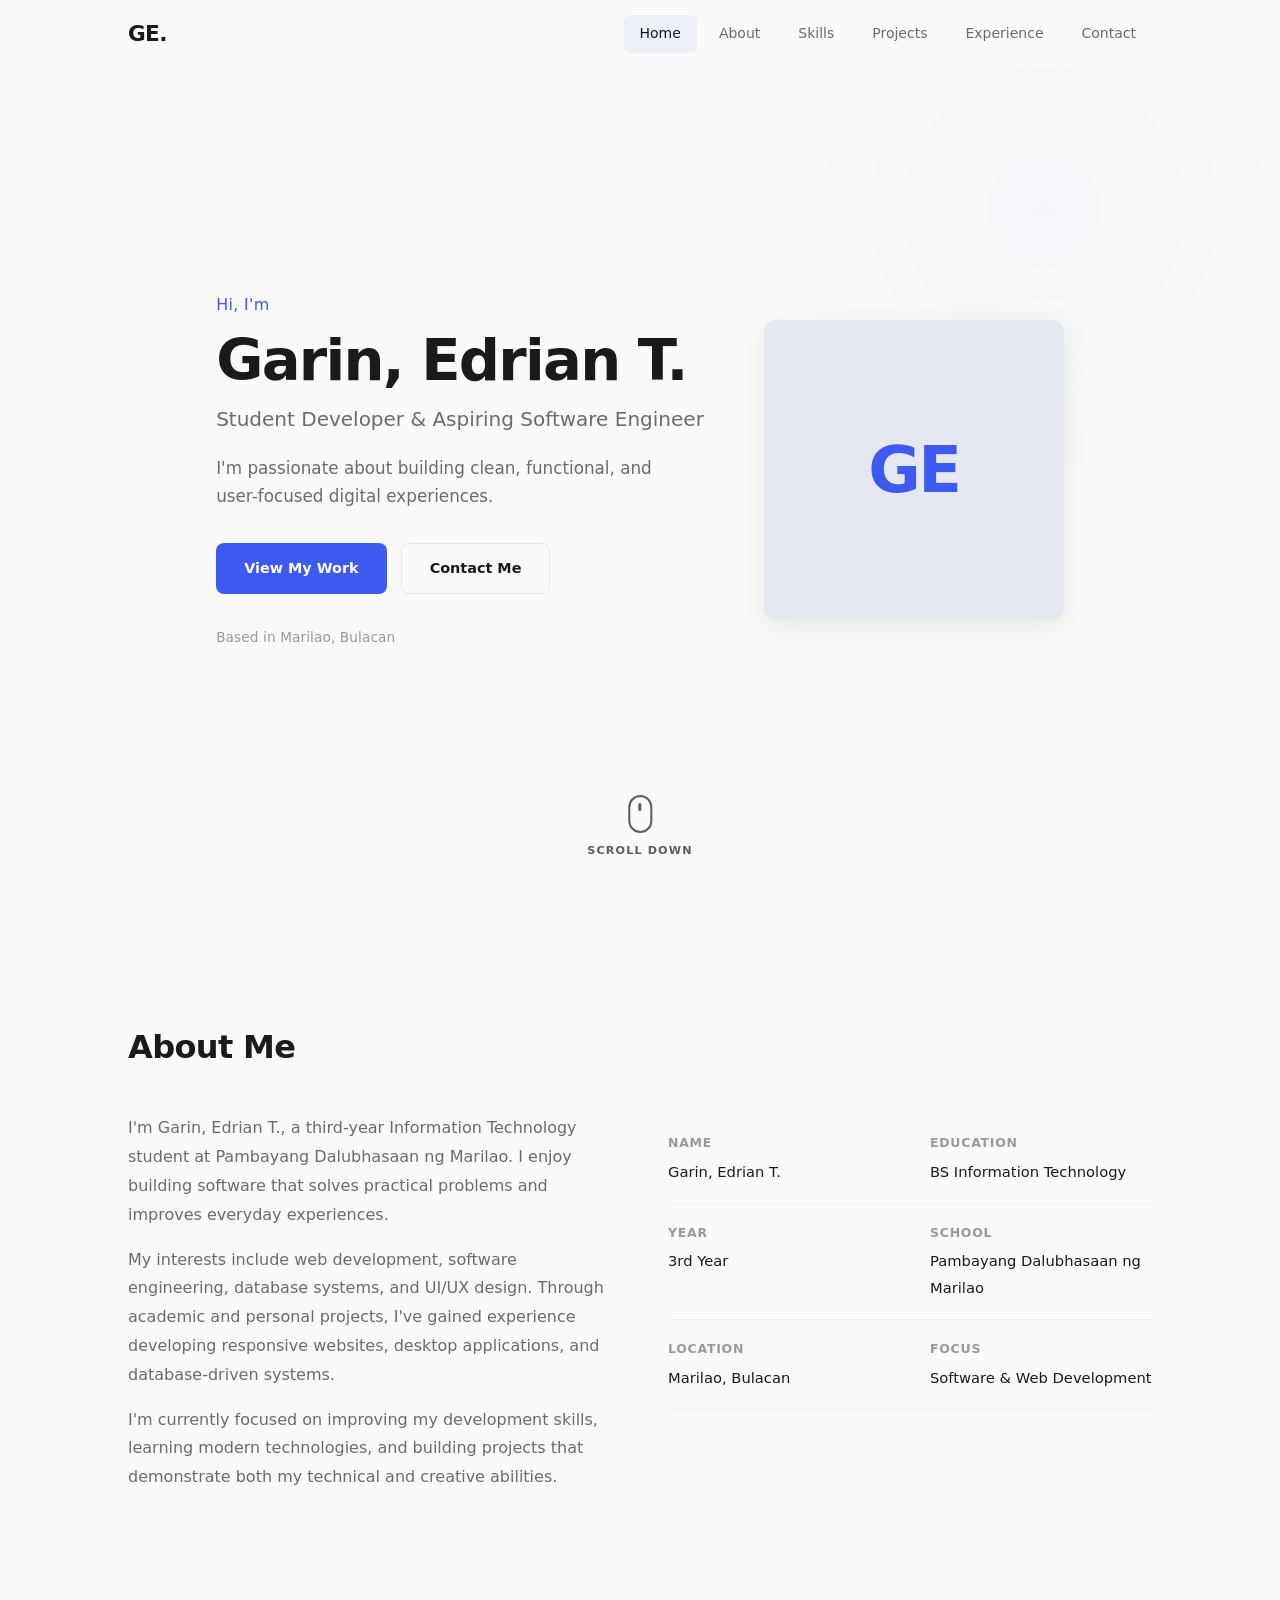
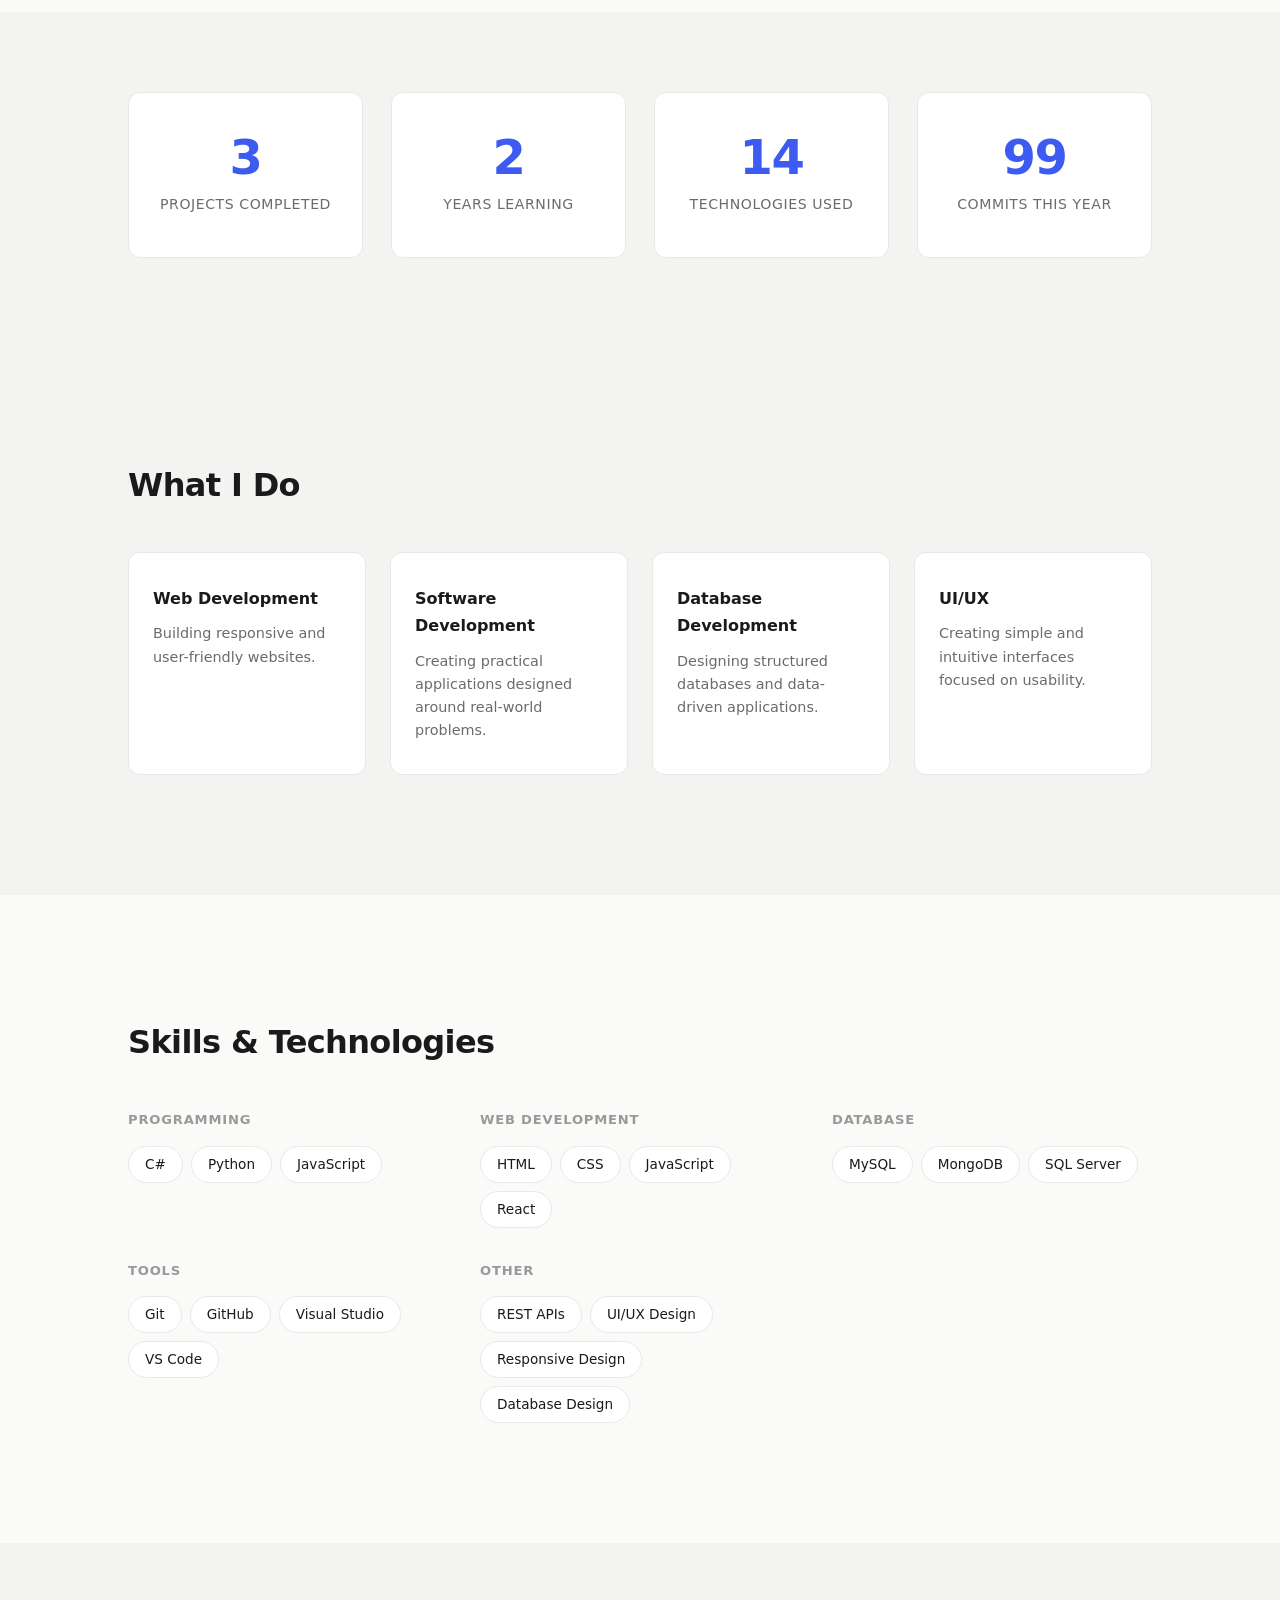
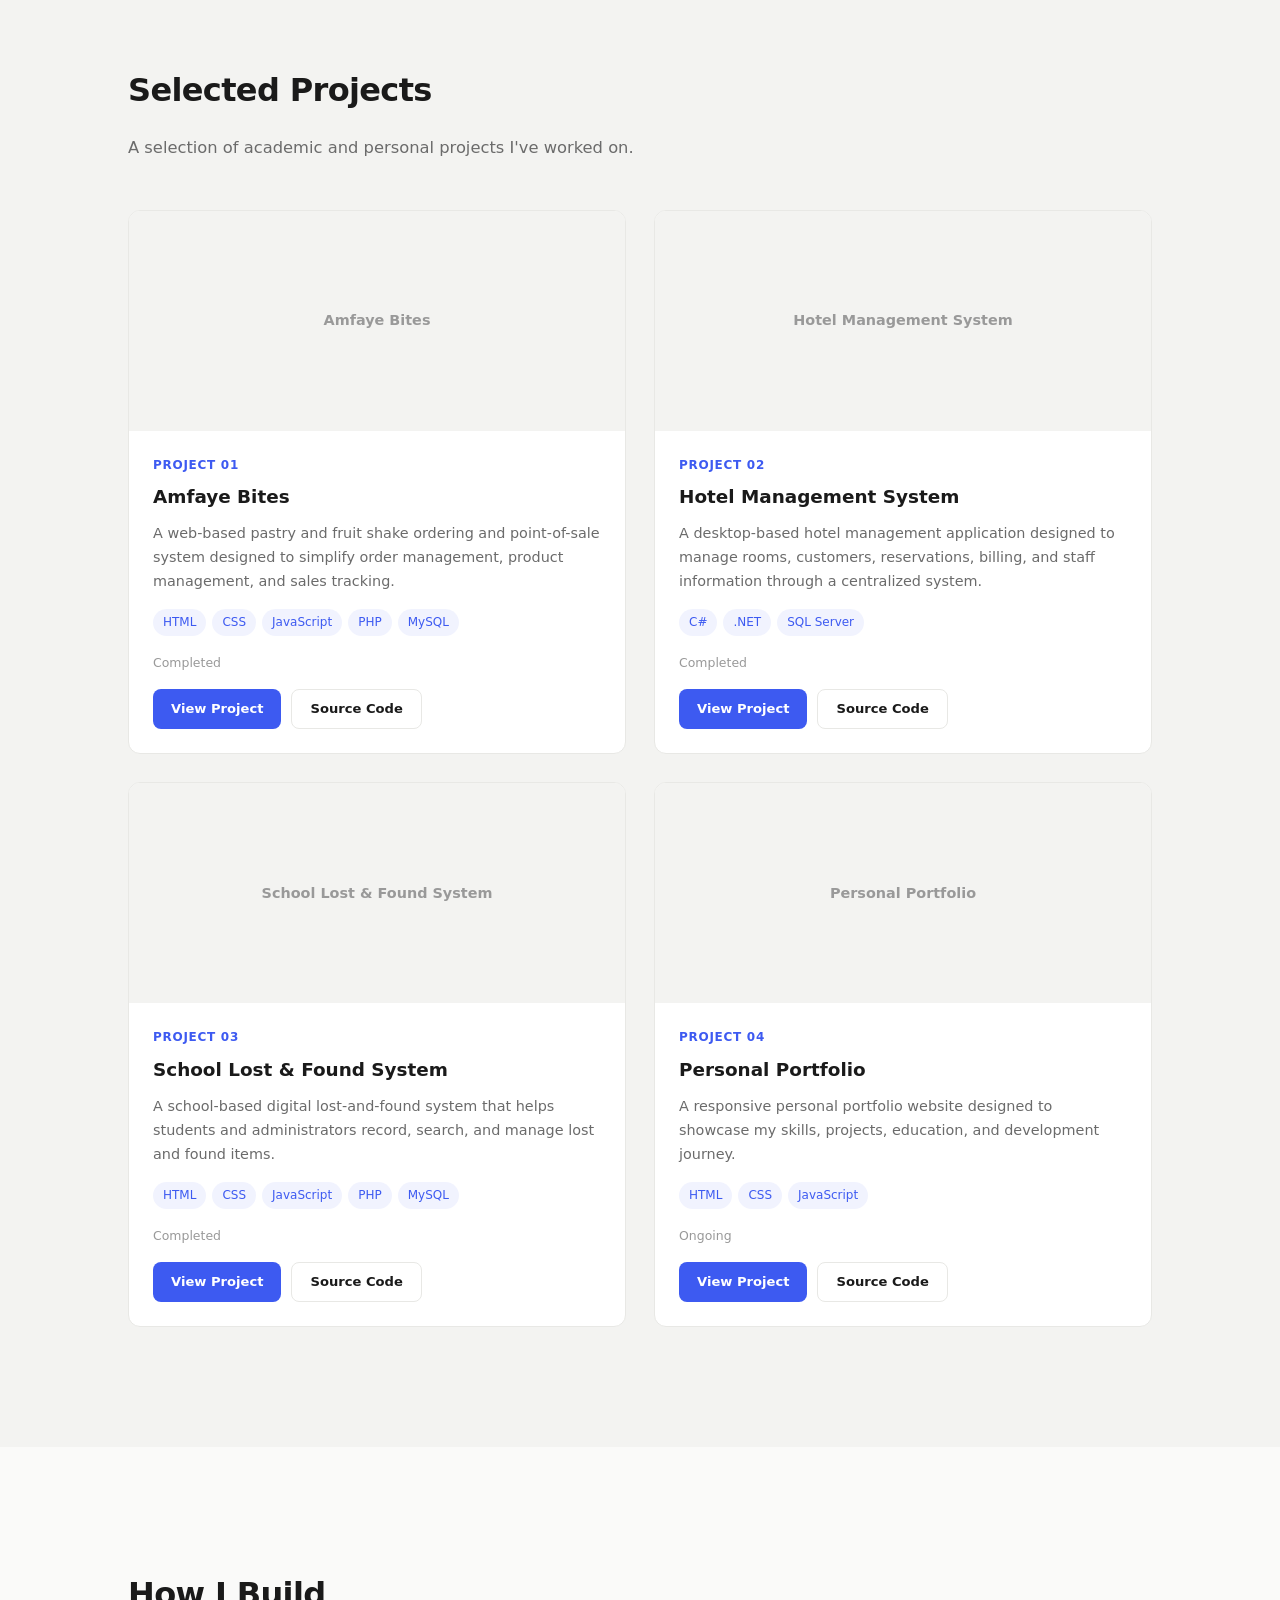
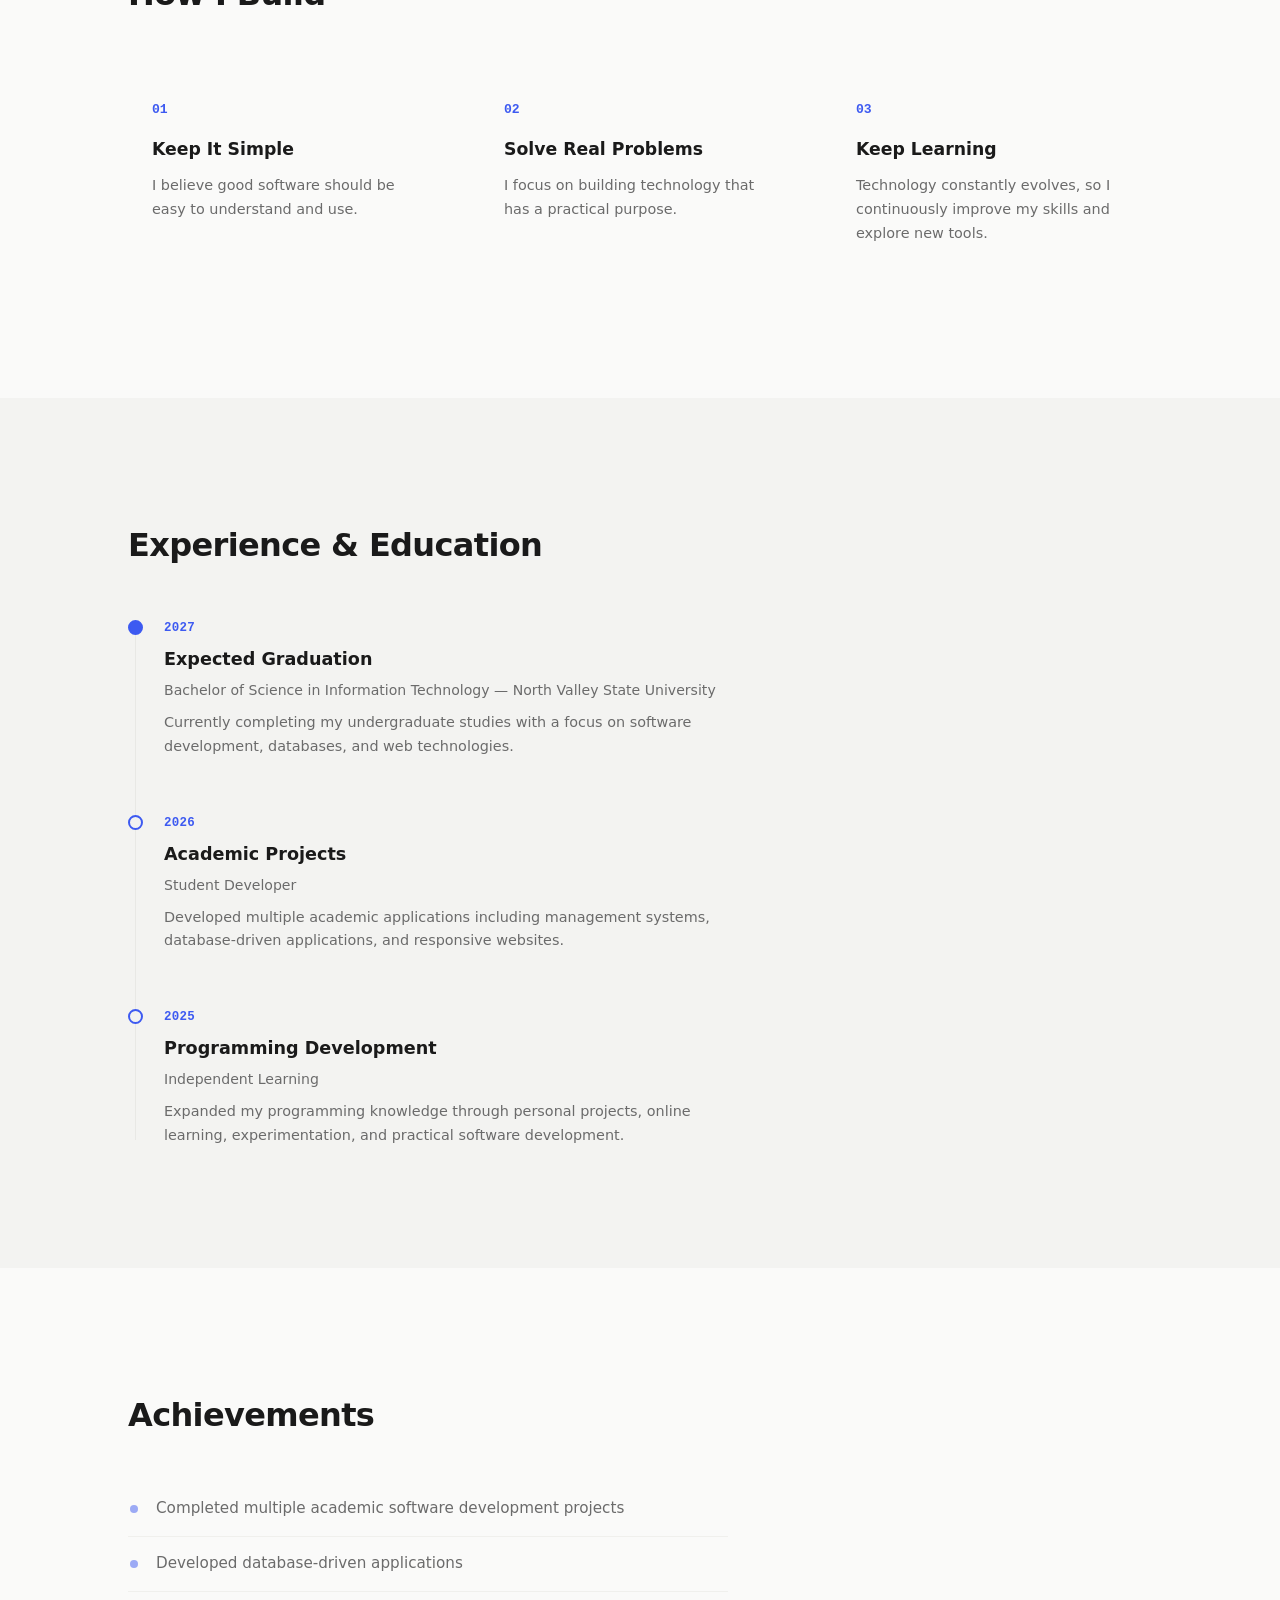
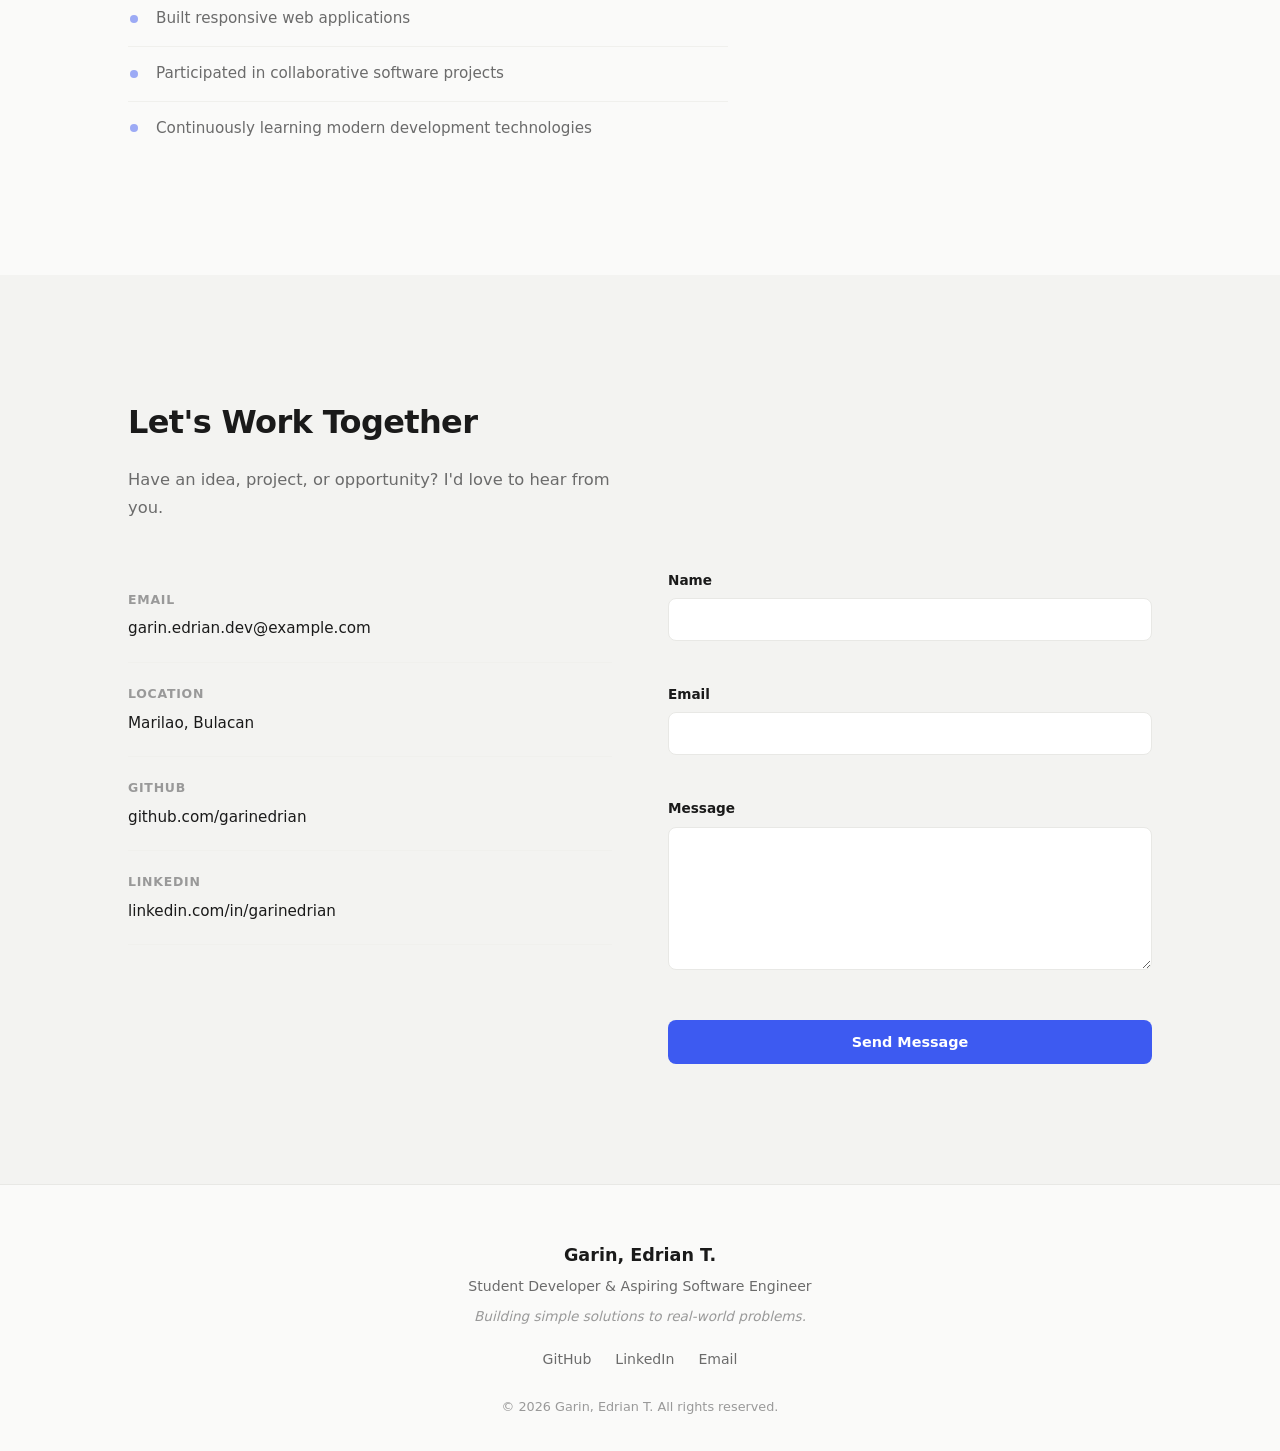
==== index.html @ 633d5f23 "personal" ====
<!DOCTYPE html>
<html lang="en">
<head>
  <meta charset="UTF-8">
  <meta name="viewport" content="width=device-width, initial-scale=1.0">
  <meta name="description" content="Garin, Edrian T. — Student Developer & Aspiring Software Engineer. Building simple solutions to real-world problems.">
  <meta name="keywords" content="Garin, Edrian T., portfolio, student developer, software engineer, web development">
  <meta name="author" content="Garin, Edrian T.">
  <title>Garin, Edrian T. — Student Developer & Aspiring Software Engineer</title>
  <link rel="stylesheet" href="styles.css">
</head>
<body>

  <!-- Scroll progress bar -->
  <div class="scroll-progress" id="scrollProgress"></div>

  <!-- Navigation -->
  <nav class="navbar" id="navbar">
    <div class="container nav-inner">
      <a href="#hero" class="nav-logo">GE.</a>
      <ul class="nav-links" id="navLinks">
        <li><a href="#hero" class="nav-link active">Home</a></li>
        <li><a href="#about" class="nav-link">About</a></li>
        <li><a href="#skills" class="nav-link">Skills</a></li>
        <li><a href="#projects" class="nav-link">Projects</a></li>
        <li><a href="#experience" class="nav-link">Experience</a></li>
        <li><a href="#contact" class="nav-link">Contact</a></li>
      </ul>
      <button class="hamburger" id="hamburger" aria-label="Toggle navigation menu" aria-expanded="false">
        <span></span>
        <span></span>
        <span></span>
      </button>
    </div>
  </nav>

  <!-- Hero -->
  <section class="hero" id="hero">
    <div class="container hero-inner">
      <div class="hero-text">
        <p class="hero-greeting reveal">Hi, I'm</p>
        <h1 class="hero-name reveal">Garin, Edrian T.</h1>
        <h2 class="hero-title reveal">Student Developer &amp; Aspiring Software Engineer</h2>
        <p class="hero-description reveal">I'm passionate about building clean, functional, and user-focused digital experiences.</p>
        <div class="hero-buttons reveal">
          <a href="#projects" class="btn btn-primary">View My Work</a>
          <a href="#contact" class="btn btn-outline">Contact Me</a>
        </div>
        <p class="hero-location reveal">Based in Marilao, Bulacan</p>
      </div>
      <div class="hero-image reveal-scale">
        <div class="hero-image-wrap">
          <img src="images/profile.jpg" alt="Garin, Edrian T. — Profile Photo" loading="eager"
               onerror="this.style.display='none'; this.parentElement.classList.add('placeholder-active');">
          <div class="hero-image-placeholder">GE</div>
        </div>
      </div>
    </div>
    <a href="#about" class="scroll-down-indicator" id="scrollDownIndicator" aria-label="Scroll down to About section">
      <span class="mouse-icon">
        <span class="wheel"></span>
      </span>
      <span class="scroll-text">Scroll Down</span>
    </a>
  </section>

  <!-- About -->
  <section class="section" id="about">
    <div class="container">
      <h2 class="section-heading reveal">About Me</h2>
      <div class="about-grid">
        <div class="about-text reveal-left">
          <p>I'm Garin, Edrian T., a third-year Information Technology student at Pambayang Dalubhasaan ng Marilao. I enjoy building software that solves practical problems and improves everyday experiences.</p>
          <p>My interests include web development, software engineering, database systems, and UI/UX design. Through academic and personal projects, I've gained experience developing responsive websites, desktop applications, and database-driven systems.</p>
          <p>I'm currently focused on improving my development skills, learning modern technologies, and building projects that demonstrate both my technical and creative abilities.</p>
        </div>
        <div class="about-info reveal-right">
          <div class="info-grid">
            <div class="info-item">
              <span class="info-label">Name</span>
              <span class="info-value">Garin, Edrian T.</span>
            </div>
            <div class="info-item">
              <span class="info-label">Education</span>
              <span class="info-value">BS Information Technology</span>
            </div>
            <div class="info-item">
              <span class="info-label">Year</span>
              <span class="info-value">3rd Year</span>
            </div>
            <div class="info-item">
              <span class="info-label">School</span>
              <span class="info-value">Pambayang Dalubhasaan ng Marilao</span>
            </div>
            <div class="info-item">
              <span class="info-label">Location</span>
              <span class="info-value">Marilao, Bulacan</span>
            </div>
            <div class="info-item">
              <span class="info-label">Focus</span>
              <span class="info-value">Software &amp; Web Development</span>
            </div>
          </div>
        </div>
      </div>
    </div>
  </section>

  <!-- Stats -->
  <section class="section stats-section section-alt" id="stats">
    <div class="container">
      <div class="stats-grid">
        <div class="stat-card reveal-scale">
          <div class="stat-number" data-target="4">0</div>
          <div class="stat-label">Projects Completed</div>
        </div>
        <div class="stat-card reveal-scale">
          <div class="stat-number" data-target="3">0</div>
          <div class="stat-label">Years Learning</div>
        </div>
        <div class="stat-card reveal-scale">
          <div class="stat-number" data-target="15">0</div>
          <div class="stat-label">Technologies Used</div>
        </div>
        <div class="stat-card reveal-scale">
          <div class="stat-number" data-target="100">0</div>
          <div class="stat-label">Commits This Year</div>
        </div>
      </div>
    </div>
  </section>

  <!-- What I Do -->
  <section class="section section-alt" id="services">
    <div class="container">
      <h2 class="section-heading reveal">What I Do</h2>
      <div class="services-grid">
        <div class="service-card reveal">
          <h3 class="service-title">Web Development</h3>
          <p class="service-desc">Building responsive and user-friendly websites.</p>
        </div>
        <div class="service-card reveal">
          <h3 class="service-title">Software Development</h3>
          <p class="service-desc">Creating practical applications designed around real-world problems.</p>
        </div>
        <div class="service-card reveal">
          <h3 class="service-title">Database Development</h3>
          <p class="service-desc">Designing structured databases and data-driven applications.</p>
        </div>
        <div class="service-card reveal">
          <h3 class="service-title">UI/UX</h3>
          <p class="service-desc">Creating simple and intuitive interfaces focused on usability.</p>
        </div>
      </div>
    </div>
  </section>

  <!-- Skills -->
  <section class="section" id="skills">
    <div class="container">
      <h2 class="section-heading reveal">Skills &amp; Technologies</h2>
      <div class="skills-grid">
        <div class="skill-group reveal">
          <h3 class="skill-group-title">Programming</h3>
          <div class="skill-tags">
            <span class="skill-tag">C#</span>
            <span class="skill-tag">Python</span>
            <span class="skill-tag">JavaScript</span>
          </div>
        </div>
        <div class="skill-group reveal">
          <h3 class="skill-group-title">Web Development</h3>
          <div class="skill-tags">
            <span class="skill-tag">HTML</span>
            <span class="skill-tag">CSS</span>
            <span class="skill-tag">JavaScript</span>
            <span class="skill-tag">React</span>
          </div>
        </div>
        <div class="skill-group reveal">
          <h3 class="skill-group-title">Database</h3>
          <div class="skill-tags">
            <span class="skill-tag">MySQL</span>
            <span class="skill-tag">MongoDB</span>
            <span class="skill-tag">SQL Server</span>
          </div>
        </div>
        <div class="skill-group reveal">
          <h3 class="skill-group-title">Tools</h3>
          <div class="skill-tags">
            <span class="skill-tag">Git</span>
            <span class="skill-tag">GitHub</span>
            <span class="skill-tag">Visual Studio</span>
            <span class="skill-tag">VS Code</span>
          </div>
        </div>
        <div class="skill-group reveal">
          <h3 class="skill-group-title">Other</h3>
          <div class="skill-tags">
            <span class="skill-tag">REST APIs</span>
            <span class="skill-tag">UI/UX Design</span>
            <span class="skill-tag">Responsive Design</span>
            <span class="skill-tag">Database Design</span>
          </div>
        </div>
      </div>
    </div>
  </section>

  <!-- Projects -->
  <section class="section section-alt" id="projects">
    <div class="container">
      <h2 class="section-heading reveal">Selected Projects</h2>
      <p class="section-subtitle reveal">A selection of academic and personal projects I've worked on.</p>
      <div class="projects-list" id="projectsList">
        <!-- Project cards rendered by JS for easy data-driven updates -->
      </div>
    </div>
  </section>

  <!-- Philosophy -->
  <section class="section" id="philosophy">
    <div class="container">
      <h2 class="section-heading reveal">How I Build</h2>
      <div class="philosophy-grid">
        <div class="philosophy-card reveal">
          <span class="philosophy-num">01</span>
          <h3 class="philosophy-title">Keep It Simple</h3>
          <p class="philosophy-desc">I believe good software should be easy to understand and use.</p>
        </div>
        <div class="philosophy-card reveal">
          <span class="philosophy-num">02</span>
          <h3 class="philosophy-title">Solve Real Problems</h3>
          <p class="philosophy-desc">I focus on building technology that has a practical purpose.</p>
        </div>
        <div class="philosophy-card reveal">
          <span class="philosophy-num">03</span>
          <h3 class="philosophy-title">Keep Learning</h3>
          <p class="philosophy-desc">Technology constantly evolves, so I continuously improve my skills and explore new tools.</p>
        </div>
      </div>
    </div>
  </section>

  <!-- Experience & Education -->
  <section class="section section-alt" id="experience">
    <div class="container">
      <h2 class="section-heading reveal">Experience &amp; Education</h2>
      <div class="timeline">
        <div class="timeline-item reveal">
          <div class="timeline-marker"></div>
          <div class="timeline-content">
            <span class="timeline-year">2027</span>
            <h3 class="timeline-title">Expected Graduation</h3>
            <p class="timeline-org">Bachelor of Science in Information Technology — North Valley State University</p>
            <p class="timeline-desc">Currently completing my undergraduate studies with a focus on software development, databases, and web technologies.</p>
          </div>
        </div>
        <div class="timeline-item reveal">
          <div class="timeline-marker"></div>
          <div class="timeline-content">
            <span class="timeline-year">2026</span>
            <h3 class="timeline-title">Academic Projects</h3>
            <p class="timeline-org">Student Developer</p>
            <p class="timeline-desc">Developed multiple academic applications including management systems, database-driven applications, and responsive websites.</p>
          </div>
        </div>
        <div class="timeline-item reveal">
          <div class="timeline-marker"></div>
          <div class="timeline-content">
            <span class="timeline-year">2025</span>
            <h3 class="timeline-title">Programming Development</h3>
            <p class="timeline-org">Independent Learning</p>
            <p class="timeline-desc">Expanded my programming knowledge through personal projects, online learning, experimentation, and practical software development.</p>
          </div>
        </div>
      </div>
    </div>
  </section>

  <!-- Achievements -->
  <section class="section" id="achievements">
    <div class="container">
      <h2 class="section-heading reveal">Achievements</h2>
      <ul class="achievements-list">
        <li class="achievement-item reveal">Completed multiple academic software development projects</li>
        <li class="achievement-item reveal">Developed database-driven applications</li>
        <li class="achievement-item reveal">Built responsive web applications</li>
        <li class="achievement-item reveal">Participated in collaborative software projects</li>
        <li class="achievement-item reveal">Continuously learning modern development technologies</li>
      </ul>
    </div>
  </section>

  <!-- Contact -->
  <section class="section section-alt" id="contact">
    <div class="container">
      <h2 class="section-heading reveal">Let's Work Together</h2>
      <p class="section-subtitle reveal">Have an idea, project, or opportunity? I'd love to hear from you.</p>
      <div class="contact-grid">
        <div class="contact-info reveal-left">
          <div class="contact-item">
            <span class="contact-label">Email</span>
            <a href="mailto:garin.edrian.dev@example.com" class="contact-value">garin.edrian.dev@example.com</a>
          </div>
          <div class="contact-item">
            <span class="contact-label">Location</span>
            <span class="contact-value">Marilao, Bulacan</span>
          </div>
          <div class="contact-item">
            <span class="contact-label">GitHub</span>
            <a href="https://github.com/garinedrian" target="_blank" rel="noopener noreferrer" class="contact-value">github.com/garinedrian</a>
          </div>
          <div class="contact-item">
            <span class="contact-label">LinkedIn</span>
            <a href="https://linkedin.com/in/garinedrian" target="_blank" rel="noopener noreferrer" class="contact-value">linkedin.com/in/garinedrian</a>
          </div>
        </div>
        <form class="contact-form reveal-right" id="contactForm" novalidate>
          <div class="form-group">
            <label for="contactName" class="form-label">Name</label>
            <input type="text" id="contactName" class="form-input" required autocomplete="name">
            <span class="form-error" id="nameError"></span>
          </div>
          <div class="form-group">
            <label for="contactEmail" class="form-label">Email</label>
            <input type="email" id="contactEmail" class="form-input" required autocomplete="email">
            <span class="form-error" id="emailError"></span>
          </div>
          <div class="form-group">
            <label for="contactMessage" class="form-label">Message</label>
            <textarea id="contactMessage" class="form-textarea" rows="5" required></textarea>
            <span class="form-error" id="messageError"></span>
          </div>
          <button type="submit" class="btn btn-primary btn-full">Send Message</button>
          <p class="form-success hidden" id="formSuccess">Thank you! Your message has been sent.</p>
        </form>
      </div>
    </div>
  </section>

  <!-- Footer -->
  <footer class="footer">
    <div class="container footer-inner">
      <div class="footer-brand">
        <p class="footer-name">Garin, Edrian T.</p>
        <p class="footer-title">Student Developer &amp; Aspiring Software Engineer</p>
        <p class="footer-tagline">Building simple solutions to real-world problems.</p>
      </div>
      <div class="footer-links">
        <a href="https://github.com/garinedrian" target="_blank" rel="noopener noreferrer" aria-label="GitHub">GitHub</a>
        <a href="https://linkedin.com/in/garinedrian" target="_blank" rel="noopener noreferrer" aria-label="LinkedIn">LinkedIn</a>
        <a href="mailto:garin.edrian.dev@example.com" aria-label="Email">Email</a>
      </div>
      <p class="footer-copy">&copy; 2026 Garin, Edrian T. All rights reserved.</p>
    </div>
  </footer>

  <!-- Back to Top Button -->
  <button class="back-to-top" id="backToTop" aria-label="Back to top">
    <svg width="20" height="20" viewBox="0 0 24 24" fill="none" stroke="currentColor" stroke-width="2.5" stroke-linecap="round" stroke-linejoin="round">
      <polyline points="18 15 12 9 6 15"></polyline>
    </svg>
  </button>

  <script src="app.js"></script>
</body>
</html>
---- styles.css ----
/* ================================================================
   Alex Mendoza — Portfolio Styles
   ================================================================ */

/* ── Reset ─────────────────────────────────────────────────────── */

*,
*::before,
*::after {
  margin: 0;
  padding: 0;
  box-sizing: border-box;
}

:root {
  /* Palette */
  --bg:            #fafaf9;
  --bg-alt:        #f3f3f1;
  --surface:       #ffffff;
  --text:          #1a1a1a;
  --text-secondary:#6b6b6b;
  --text-muted:    #999999;
  --accent:        #3d5af1;
  --accent-hover:  #2d46d1;
  --accent-light:  rgba(61, 90, 241, 0.07);
  --border:        #e8e8e5;
  --border-light:  #f0f0ed;

  /* Typography */
  --font:          'Inter', 'Segoe UI', system-ui, -apple-system, sans-serif;
  --font-mono:     'SF Mono', 'Fira Code', 'Consolas', monospace;

  /* Spacing */
  --section-pad:   120px;
  --container:     1080px;

  /* Misc */
  --radius:        8px;
  --radius-lg:     12px;
  --shadow-sm:     0 1px 3px rgba(0,0,0,0.04);
  --shadow:        0 2px 12px rgba(0,0,0,0.06);
  --shadow-lg:     0 8px 30px rgba(0,0,0,0.08);
  --transition:    0.25s ease;
}

html {
  scroll-behavior: smooth;
  scroll-padding-top: 80px;
  font-size: 16px;
}

body {
  font-family: var(--font);
  background: var(--bg);
  color: var(--text);
  line-height: 1.7;
  -webkit-font-smoothing: antialiased;
  -moz-osx-font-smoothing: grayscale;
}

a {
  color: inherit;
  text-decoration: none;
}

img {
  display: block;
  max-width: 100%;
}

/* ── Container ─────────────────────────────────────────────────── */

.container {
  max-width: var(--container);
  margin: 0 auto;
  padding: 0 28px;
}

/* ── Navigation ────────────────────────────────────────────────── */

.navbar {
  position: fixed;
  top: 0;
  left: 0;
  right: 0;
  z-index: 1000;
  background: rgba(250, 250, 249, 0.92);
  backdrop-filter: blur(16px);
  -webkit-backdrop-filter: blur(16px);
  border-bottom: 1px solid transparent;
  transition: border-color var(--transition), box-shadow var(--transition);
}

.navbar.scrolled {
  border-bottom-color: var(--border);
  box-shadow: 0 1px 8px rgba(0,0,0,0.03);
}

.nav-inner {
  display: flex;
  align-items: center;
  justify-content: space-between;
  height: 68px;
}

.nav-logo {
  font-size: 1.35rem;
  font-weight: 800;
  letter-spacing: -0.03em;
  color: var(--text);
  transition: color var(--transition);
}

.nav-logo:hover {
  color: var(--accent);
}

.nav-links {
  list-style: none;
  display: flex;
  gap: 6px;
}

.nav-link {
  display: block;
  padding: 7px 16px;
  font-size: 0.875rem;
  font-weight: 500;
  color: var(--text-secondary);
  border-radius: 6px;
  transition: color var(--transition), background var(--transition);
}

.nav-link:hover,
.nav-link.active {
  color: var(--text);
  background: var(--accent-light);
}

/* Hamburger */

.hamburger {
  display: none;
  flex-direction: column;
  justify-content: center;
  gap: 5px;
  width: 36px;
  height: 36px;
  background: none;
  border: none;
  cursor: pointer;
  padding: 6px;
}

.hamburger span {
  display: block;
  height: 2px;
  width: 100%;
  background: var(--text);
  border-radius: 2px;
  transition: transform 0.3s ease, opacity 0.3s ease;
}

.hamburger.active span:nth-child(1) {
  transform: translateY(7px) rotate(45deg);
}

.hamburger.active span:nth-child(2) {
  opacity: 0;
}

.hamburger.active span:nth-child(3) {
  transform: translateY(-7px) rotate(-45deg);
}

/* ── Hero ──────────────────────────────────────────────────────── */

.hero {
  padding: 160px 0 var(--section-pad);
  min-height: 100vh;
  display: flex;
  align-items: center;
  position: relative;
  overflow: hidden;
  --parallax-y: 0px;
}

/* Parallax background decoration */
.hero::before {
  content: '';
  position: absolute;
  top: -10%;
  right: -5%;
  width: 600px;
  height: 600px;
  background: radial-gradient(circle, var(--accent-light) 0%, transparent 70%);
  opacity: 0.4;
  border-radius: 50%;
  pointer-events: none;
  will-change: transform;
  transform: translateY(var(--parallax-y));
}

.hero-inner {
  display: grid;
  grid-template-columns: 1fr auto;
  gap: 60px;
  align-items: center;
  position: relative;
  z-index: 1;
}

.hero-greeting {
  font-size: 1rem;
  font-weight: 500;
  color: var(--accent);
  margin-bottom: 10px;
  letter-spacing: 0.02em;
}

.hero-name {
  font-size: 3.6rem;
  font-weight: 800;
  line-height: 1.1;
  letter-spacing: -0.03em;
  margin-bottom: 12px;
}

.hero-title {
  font-size: 1.25rem;
  font-weight: 500;
  color: var(--text-secondary);
  margin-bottom: 20px;
  line-height: 1.5;
}

.hero-description {
  font-size: 1.05rem;
  color: var(--text-secondary);
  max-width: 480px;
  margin-bottom: 32px;
  line-height: 1.7;
}

.hero-buttons {
  display: flex;
  gap: 14px;
  margin-bottom: 32px;
}

.hero-location {
  font-size: 0.85rem;
  color: var(--text-muted);
  letter-spacing: 0.01em;
}

/* Profile image */

.hero-image-wrap {
  position: relative;
  width: 300px;
  height: 300px;
  border-radius: var(--radius-lg);
  overflow: hidden;
  background: var(--bg-alt);
  box-shadow: var(--shadow-lg);
}

.hero-image-wrap img {
  width: 100%;
  height: 100%;
  object-fit: cover;
}

.hero-image-placeholder {
  display: none;
  width: 100%;
  height: 100%;
  align-items: center;
  justify-content: center;
  font-size: 4rem;
  font-weight: 800;
  color: var(--accent);
  background: var(--accent-light);
  letter-spacing: -0.04em;
}

.placeholder-active .hero-image-placeholder {
  display: flex;
}

/* Scroll down indicator */

.scroll-down-indicator {
  position: absolute;
  bottom: 40px;
  left: 50%;
  transform: translateX(-50%);
  display: flex;
  flex-direction: column;
  align-items: center;
  gap: 8px;
  opacity: 0.7;
  transition: opacity var(--transition);
  text-decoration: none;
  animation: bounce 2s infinite;
}

.scroll-down-indicator:hover {
  opacity: 1;
}

.mouse-icon {
  width: 24px;
  height: 38px;
  border: 2px solid var(--text);
  border-radius: 15px;
  position: relative;
  display: flex;
  justify-content: center;
}

.wheel {
  width: 3px;
  height: 8px;
  background: var(--text);
  border-radius: 2px;
  margin-top: 6px;
  animation: scroll 1.5s infinite;
}

.scroll-text {
  font-size: 0.7rem;
  font-weight: 600;
  text-transform: uppercase;
  letter-spacing: 0.1em;
  color: var(--text);
}

@keyframes bounce {
  0%, 100% {
    transform: translateX(-50%) translateY(0);
  }
  50% {
    transform: translateX(-50%) translateY(-10px);
  }
}

@keyframes scroll {
  0% {
    opacity: 1;
    transform: translateY(0);
  }
  100% {
    opacity: 0;
    transform: translateY(12px);
  }
}

/* ── Buttons ───────────────────────────────────────────────────── */

.btn {
  display: inline-flex;
  align-items: center;
  justify-content: center;
  gap: 6px;
  padding: 12px 28px;
  font-family: var(--font);
  font-size: 0.9rem;
  font-weight: 600;
  border: none;
  border-radius: var(--radius);
  cursor: pointer;
  transition: all var(--transition);
  white-space: nowrap;
}

.btn:active {
  transform: scale(0.97);
}

.btn-primary {
  background: var(--accent);
  color: #fff;
}

.btn-primary:hover {
  background: var(--accent-hover);
  box-shadow: 0 4px 14px rgba(61, 90, 241, 0.25);
}

.btn-outline {
  background: transparent;
  color: var(--text);
  border: 1.5px solid var(--border);
}

.btn-outline:hover {
  border-color: var(--accent);
  color: var(--accent);
}

.btn-sm {
  padding: 8px 18px;
  font-size: 0.82rem;
}

.btn-full {
  width: 100%;
  padding: 14px;
}

/* ── Sections ──────────────────────────────────────────────────── */

.section {
  padding: var(--section-pad) 0;
}

.section-alt {
  background: var(--bg-alt);
}

.section-heading {
  font-size: 2rem;
  font-weight: 700;
  letter-spacing: -0.02em;
  margin-bottom: 16px;
}

.section-subtitle {
  font-size: 1.02rem;
  color: var(--text-secondary);
  margin-bottom: 48px;
  max-width: 520px;
}

/* ── About ─────────────────────────────────────────────────────── */

.about-grid {
  display: grid;
  grid-template-columns: 1fr 1fr;
  gap: 56px;
  margin-top: 40px;
}

.about-text p {
  color: var(--text-secondary);
  margin-bottom: 16px;
  line-height: 1.8;
}

.about-text p:last-child {
  margin-bottom: 0;
}

.info-grid {
  display: grid;
  grid-template-columns: 1fr 1fr;
  gap: 0;
}

.info-item {
  padding: 18px 0;
  border-bottom: 1px solid var(--border-light);
}

.info-item:nth-child(odd) {
  padding-right: 20px;
}

.info-item:nth-child(even) {
  padding-left: 20px;
}

.info-label {
  display: block;
  font-size: 0.78rem;
  font-weight: 600;
  text-transform: uppercase;
  letter-spacing: 0.06em;
  color: var(--text-muted);
  margin-bottom: 4px;
}

.info-value {
  font-size: 0.92rem;
  font-weight: 500;
  color: var(--text);
}

/* ── Stats ─────────────────────────────────────────────────────── */

.stats-section {
  padding: 80px 0;
}

.stats-grid {
  display: grid;
  grid-template-columns: repeat(4, 1fr);
  gap: 28px;
}

.stat-card {
  padding: 40px 28px;
  background: var(--surface);
  border: 1px solid var(--border);
  border-radius: var(--radius-lg);
  text-align: center;
  transition: transform var(--transition), box-shadow var(--transition), border-color var(--transition);
}

.stat-card:hover {
  transform: translateY(-6px);
  box-shadow: var(--shadow-lg);
  border-color: var(--accent);
}

.stat-number {
  font-size: 3rem;
  font-weight: 800;
  line-height: 1;
  color: var(--accent);
  margin-bottom: 12px;
  letter-spacing: -0.03em;
}

.stat-label {
  font-size: 0.88rem;
  font-weight: 500;
  color: var(--text-secondary);
  text-transform: uppercase;
  letter-spacing: 0.04em;
}

/* ── Services ──────────────────────────────────────────────────── */

.services-grid {
  display: grid;
  grid-template-columns: repeat(4, 1fr);
  gap: 24px;
  margin-top: 40px;
}

.service-card {
  padding: 32px 24px;
  background: var(--surface);
  border: 1px solid var(--border);
  border-radius: var(--radius-lg);
  transition: transform var(--transition), box-shadow var(--transition);
}

.service-card:hover {
  transform: translateY(-4px);
  box-shadow: var(--shadow);
}

.service-title {
  font-size: 1rem;
  font-weight: 600;
  margin-bottom: 10px;
}

.service-desc {
  font-size: 0.9rem;
  color: var(--text-secondary);
  line-height: 1.6;
}

/* ── Skills ────────────────────────────────────────────────────── */

.skills-grid {
  display: grid;
  grid-template-columns: repeat(3, 1fr);
  gap: 32px;
  margin-top: 40px;
}

.skill-group-title {
  font-size: 0.82rem;
  font-weight: 600;
  text-transform: uppercase;
  letter-spacing: 0.06em;
  color: var(--text-muted);
  margin-bottom: 14px;
}

.skill-tags {
  display: flex;
  flex-wrap: wrap;
  gap: 8px;
}

.skill-tag {
  display: inline-block;
  padding: 6px 16px;
  font-size: 0.85rem;
  font-weight: 500;
  color: var(--text);
  background: var(--surface);
  border: 1px solid var(--border);
  border-radius: 40px;
  transition: border-color var(--transition), background var(--transition);
}

.skill-tag:hover {
  border-color: var(--accent);
  background: var(--accent-light);
}

/* ── Projects ──────────────────────────────────────────────────── */

.projects-list {
  display: grid;
  grid-template-columns: repeat(2, 1fr);
  gap: 28px;
}

.project-card {
  background: var(--surface);
  border: 1px solid var(--border);
  border-radius: var(--radius-lg);
  overflow: hidden;
  transition: transform var(--transition), box-shadow var(--transition);
}

.project-card:hover {
  transform: translateY(-6px);
  box-shadow: var(--shadow-lg);
}

.project-image {
  position: relative;
  width: 100%;
  height: 220px;
  overflow: hidden;
  background: var(--bg-alt);
}

.project-image img {
  width: 100%;
  height: 100%;
  object-fit: cover;
  transition: transform 0.4s ease;
}

.project-card:hover .project-image img {
  transform: scale(1.04);
}

.project-image-placeholder {
  display: none;
  width: 100%;
  height: 100%;
  align-items: center;
  justify-content: center;
  font-size: 0.9rem;
  font-weight: 600;
  color: var(--text-muted);
  background: var(--bg-alt);
}

.placeholder-active .project-image-placeholder {
  display: flex;
}

.project-body {
  padding: 24px;
}

.project-number {
  font-size: 0.75rem;
  font-weight: 600;
  color: var(--accent);
  text-transform: uppercase;
  letter-spacing: 0.06em;
  margin-bottom: 6px;
}

.project-title {
  font-size: 1.15rem;
  font-weight: 600;
  margin-bottom: 10px;
}

.project-desc {
  font-size: 0.9rem;
  color: var(--text-secondary);
  line-height: 1.65;
  margin-bottom: 16px;
}

.project-tech {
  display: flex;
  flex-wrap: wrap;
  gap: 6px;
  margin-bottom: 16px;
}

.tech-tag {
  font-size: 0.75rem;
  font-weight: 500;
  padding: 3px 10px;
  border-radius: 20px;
  background: var(--accent-light);
  color: var(--accent);
}

.project-status {
  font-size: 0.78rem;
  color: var(--text-muted);
  margin-bottom: 16px;
}

.project-links {
  display: flex;
  gap: 10px;
}

/* ── Philosophy ────────────────────────────────────────────────── */

.philosophy-grid {
  display: grid;
  grid-template-columns: repeat(3, 1fr);
  gap: 32px;
  margin-top: 40px;
}

.philosophy-card {
  padding: 32px 24px;
}

.philosophy-num {
  display: inline-block;
  font-size: 0.82rem;
  font-weight: 700;
  color: var(--accent);
  font-family: var(--font-mono);
  margin-bottom: 14px;
}

.philosophy-title {
  font-size: 1.08rem;
  font-weight: 600;
  margin-bottom: 10px;
}

.philosophy-desc {
  font-size: 0.9rem;
  color: var(--text-secondary);
  line-height: 1.65;
}

/* ── Timeline ──────────────────────────────────────────────────── */

.timeline {
  position: relative;
  padding-left: 36px;
  margin-top: 40px;
}

.timeline::before {
  content: '';
  position: absolute;
  left: 7px;
  top: 8px;
  bottom: 8px;
  width: 1px;
  background: var(--border);
}

.timeline-item {
  position: relative;
  padding-bottom: 48px;
}

.timeline-item:last-child {
  padding-bottom: 0;
}

.timeline-marker {
  position: absolute;
  left: -36px;
  top: 8px;
  width: 15px;
  height: 15px;
  border: 2px solid var(--accent);
  background: var(--bg-alt);
  border-radius: 50%;
}

.timeline-item:first-child .timeline-marker {
  background: var(--accent);
}

.timeline-year {
  display: inline-block;
  font-size: 0.78rem;
  font-weight: 700;
  color: var(--accent);
  font-family: var(--font-mono);
  margin-bottom: 6px;
  letter-spacing: 0.02em;
}

.timeline-title {
  font-size: 1.1rem;
  font-weight: 600;
  margin-bottom: 4px;
}

.timeline-org {
  font-size: 0.88rem;
  color: var(--text-secondary);
  margin-bottom: 8px;
}

.timeline-desc {
  font-size: 0.9rem;
  color: var(--text-secondary);
  max-width: 560px;
  line-height: 1.65;
}

/* ── Achievements ──────────────────────────────────────────────── */

.achievements-list {
  list-style: none;
  margin-top: 40px;
  max-width: 600px;
}

.achievement-item {
  position: relative;
  padding: 14px 0 14px 28px;
  font-size: 0.95rem;
  color: var(--text-secondary);
  border-bottom: 1px solid var(--border-light);
}

.achievement-item:last-child {
  border-bottom: none;
}

.achievement-item::before {
  content: '';
  position: absolute;
  left: 2px;
  top: 50%;
  transform: translateY(-50%);
  width: 8px;
  height: 8px;
  border-radius: 50%;
  background: var(--accent);
  opacity: 0.5;
}

/* ── Contact ───────────────────────────────────────────────────── */

.contact-grid {
  display: grid;
  grid-template-columns: 1fr 1fr;
  gap: 56px;
  margin-top: 8px;
}

.contact-item {
  padding: 20px 0;
  border-bottom: 1px solid var(--border-light);
}

.contact-label {
  display: block;
  font-size: 0.78rem;
  font-weight: 600;
  text-transform: uppercase;
  letter-spacing: 0.06em;
  color: var(--text-muted);
  margin-bottom: 4px;
}

.contact-value {
  font-size: 0.95rem;
  font-weight: 500;
  color: var(--text);
  transition: color var(--transition);
}

a.contact-value:hover {
  color: var(--accent);
}

/* Form */

.form-group {
  margin-bottom: 20px;
}

.form-label {
  display: block;
  font-size: 0.85rem;
  font-weight: 600;
  margin-bottom: 6px;
  color: var(--text);
}

.form-input,
.form-textarea {
  width: 100%;
  padding: 12px 16px;
  font-family: var(--font);
  font-size: 0.92rem;
  color: var(--text);
  background: var(--surface);
  border: 1.5px solid var(--border);
  border-radius: var(--radius);
  transition: border-color var(--transition);
}

.form-input:focus,
.form-textarea:focus {
  outline: none;
  border-color: var(--accent);
}

.form-input.error,
.form-textarea.error {
  border-color: #e74c3c;
}

.form-textarea {
  resize: vertical;
  min-height: 120px;
  line-height: 1.6;
}

.form-error {
  display: block;
  font-size: 0.78rem;
  color: #e74c3c;
  margin-top: 4px;
  min-height: 18px;
}

.form-success {
  margin-top: 16px;
  padding: 12px;
  text-align: center;
  font-size: 0.9rem;
  font-weight: 500;
  color: #2d8a56;
  background: rgba(45, 138, 86, 0.08);
  border-radius: var(--radius);
}

/* ── Footer ────────────────────────────────────────────────────── */

.footer {
  padding: 56px 0 40px;
  border-top: 1px solid var(--border);
}

.footer-inner {
  text-align: center;
}

.footer-name {
  font-size: 1.1rem;
  font-weight: 700;
  margin-bottom: 4px;
}

.footer-title {
  font-size: 0.88rem;
  color: var(--text-secondary);
  margin-bottom: 6px;
}

.footer-tagline {
  font-size: 0.85rem;
  color: var(--text-muted);
  font-style: italic;
  margin-bottom: 20px;
}

.footer-links {
  display: flex;
  justify-content: center;
  gap: 24px;
  margin-bottom: 24px;
}

.footer-links a {
  font-size: 0.88rem;
  font-weight: 500;
  color: var(--text-secondary);
  transition: color var(--transition);
}

.footer-links a:hover {
  color: var(--accent);
}

.footer-copy {
  font-size: 0.8rem;
  color: var(--text-muted);
}

/* ── Back to Top ───────────────────────────────────────────────── */

.back-to-top {
  position: fixed;
  bottom: 32px;
  right: 32px;
  width: 46px;
  height: 46px;
  background: var(--surface);
  border: 1px solid var(--border);
  border-radius: 50%;
  display: flex;
  align-items: center;
  justify-content: center;
  color: var(--text);
  cursor: pointer;
  box-shadow: var(--shadow);
  opacity: 0;
  visibility: hidden;
  transform: translateY(20px);
  transition: opacity var(--transition), transform var(--transition), visibility var(--transition), border-color var(--transition), background-color var(--transition), color var(--transition);
  z-index: 999;
}

.back-to-top.visible {
  opacity: 1;
  visibility: visible;
  transform: translateY(0);
}

.back-to-top:hover {
  background: var(--accent);
  color: #ffffff;
  border-color: var(--accent);
  transform: translateY(-4px);
  box-shadow: var(--shadow-lg);
}

/* ── Scroll progress bar ───────────────────────────────────────── */

.scroll-progress {
  position: fixed;
  top: 0;
  left: 0;
  height: 3px;
  width: 0%;
  background: var(--accent);
  z-index: 1100;
  transition: none;
  pointer-events: none;
}

/* ── Reveal animations ─────────────────────────────────────────── */

/* Base — default: fade up */
.reveal {
  opacity: 0;
  transform: translateY(32px);
  transition: opacity 0.7s cubic-bezier(0.22, 1, 0.36, 1),
              transform 0.7s cubic-bezier(0.22, 1, 0.36, 1);
}

.reveal.visible {
  opacity: 1;
  transform: none;
}

/* Directional variants */
.reveal-left {
  opacity: 0;
  transform: translateX(-40px);
  transition: opacity 0.7s cubic-bezier(0.22, 1, 0.36, 1),
              transform 0.7s cubic-bezier(0.22, 1, 0.36, 1);
}

.reveal-right {
  opacity: 0;
  transform: translateX(40px);
  transition: opacity 0.7s cubic-bezier(0.22, 1, 0.36, 1),
              transform 0.7s cubic-bezier(0.22, 1, 0.36, 1);
}

.reveal-scale {
  opacity: 0;
  transform: scale(0.92);
  transition: opacity 0.7s cubic-bezier(0.22, 1, 0.36, 1),
              transform 0.7s cubic-bezier(0.22, 1, 0.36, 1);
}

.reveal-left.visible,
.reveal-right.visible,
.reveal-scale.visible {
  opacity: 1;
  transform: none;
}

/* Stagger children in the hero */
.hero .reveal:nth-child(1) { transition-delay: 0.05s; }
.hero .reveal:nth-child(2) { transition-delay: 0.15s; }
.hero .reveal:nth-child(3) { transition-delay: 0.25s; }
.hero .reveal:nth-child(4) { transition-delay: 0.35s; }
.hero .reveal:nth-child(5) { transition-delay: 0.45s; }
.hero .reveal:nth-child(6) { transition-delay: 0.55s; }
.hero-image.reveal         { transition-delay: 0.30s; }

/* Stagger grid children — services, skills, projects, philosophy */
.services-grid  > :nth-child(1) { transition-delay: 0.00s; }
.services-grid  > :nth-child(2) { transition-delay: 0.10s; }
.services-grid  > :nth-child(3) { transition-delay: 0.20s; }
.services-grid  > :nth-child(4) { transition-delay: 0.30s; }

.skills-grid    > :nth-child(1) { transition-delay: 0.00s; }
.skills-grid    > :nth-child(2) { transition-delay: 0.08s; }
.skills-grid    > :nth-child(3) { transition-delay: 0.16s; }
.skills-grid    > :nth-child(4) { transition-delay: 0.24s; }
.skills-grid    > :nth-child(5) { transition-delay: 0.32s; }

.projects-list  > :nth-child(1) { transition-delay: 0.00s; }
.projects-list  > :nth-child(2) { transition-delay: 0.12s; }
.projects-list  > :nth-child(3) { transition-delay: 0.24s; }
.projects-list  > :nth-child(4) { transition-delay: 0.36s; }

.philosophy-grid > :nth-child(1) { transition-delay: 0.00s; }
.philosophy-grid > :nth-child(2) { transition-delay: 0.12s; }
.philosophy-grid > :nth-child(3) { transition-delay: 0.24s; }

.timeline-item:nth-child(1) { transition-delay: 0.00s; }
.timeline-item:nth-child(2) { transition-delay: 0.15s; }
.timeline-item:nth-child(3) { transition-delay: 0.30s; }

.achievements-list > :nth-child(1) { transition-delay: 0.00s; }
.achievements-list > :nth-child(2) { transition-delay: 0.07s; }
.achievements-list > :nth-child(3) { transition-delay: 0.14s; }
.achievements-list > :nth-child(4) { transition-delay: 0.21s; }
.achievements-list > :nth-child(5) { transition-delay: 0.28s; }

/* Section headings — subtle slide from left */
.section-heading.reveal {
  transform: translateX(-24px);
}

.section-heading.reveal.visible {
  transform: none;
}

/* Respect prefers-reduced-motion */
@media (prefers-reduced-motion: reduce) {
  .reveal,
  .reveal-left,
  .reveal-right,
  .reveal-scale {
    transition: none !important;
    opacity: 1 !important;
    transform: none !important;
  }

  .scroll-progress {
    display: none;
  }
}

/* ── Utilities ─────────────────────────────────────────────────── */

.hidden {
  display: none !important;
}

/* ── Responsive ────────────────────────────────────────────────── */

@media (max-width: 1024px) {
  :root {
    --section-pad: 88px;
  }

  .hero-name { font-size: 2.8rem; }

  .services-grid {
    grid-template-columns: repeat(2, 1fr);
  }

  .stats-grid {
    grid-template-columns: repeat(2, 1fr);
    gap: 20px;
  }
}

@media (max-width: 768px) {
  :root {
    --section-pad: 72px;
  }

  /* Nav */
  .hamburger { display: flex; }

  .nav-links {
    position: fixed;
    top: 68px;
    left: 0;
    right: 0;
    bottom: 0;
    background: rgba(250, 250, 249, 0.98);
    backdrop-filter: blur(20px);
    -webkit-backdrop-filter: blur(20px);
    flex-direction: column;
    align-items: center;
    justify-content: center;
    gap: 8px;
    opacity: 0;
    pointer-events: none;
    transition: opacity 0.3s ease;
  }

  .nav-links.open {
    opacity: 1;
    pointer-events: auto;
  }

  .nav-link {
    font-size: 1.1rem;
    padding: 10px 24px;
  }

  /* Hero */
  .hero { padding: 120px 0 80px; min-height: auto; }

  .hero-inner {
    grid-template-columns: 1fr;
    text-align: center;
  }

  .hero-name { font-size: 2.4rem; }

  .hero-description { margin-left: auto; margin-right: auto; }

  .hero-buttons { justify-content: center; }

  .hero-image { order: -1; justify-self: center; }

  .hero-image-wrap {
    width: 200px;
    height: 200px;
  }

  /* About */
  .about-grid {
    grid-template-columns: 1fr;
    gap: 36px;
  }

  /* Skills */
  .skills-grid {
    grid-template-columns: repeat(2, 1fr);
    gap: 24px;
  }

  /* Projects */
  .projects-list {
    grid-template-columns: 1fr;
  }

  /* Philosophy */
  .philosophy-grid {
    grid-template-columns: 1fr;
    gap: 24px;
  }

  /* Contact */
  .contact-grid {
    grid-template-columns: 1fr;
    gap: 36px;
  }
}

@media (max-width: 480px) {
  :root {
    --section-pad: 56px;
  }

  .container { padding: 0 18px; }

  .hero-name { font-size: 1.9rem; }
  .hero-title { font-size: 1.05rem; }
  .section-heading { font-size: 1.6rem; }

  .hero-image-wrap {
    width: 160px;
    height: 160px;
  }

  .hero-buttons {
    flex-direction: column;
    gap: 10px;
  }

  .hero-buttons .btn { width: 100%; }

  .info-grid {
    grid-template-columns: 1fr;
  }

  .info-item:nth-child(odd),
  .info-item:nth-child(even) {
    padding-left: 0;
    padding-right: 0;
  }

  .stats-grid {
    grid-template-columns: 1fr;
    gap: 16px;
  }

  .services-grid {
    grid-template-columns: 1fr;
  }

  .skills-grid {
    grid-template-columns: 1fr;
  }

  .project-image {
    height: 180px;
  }
}
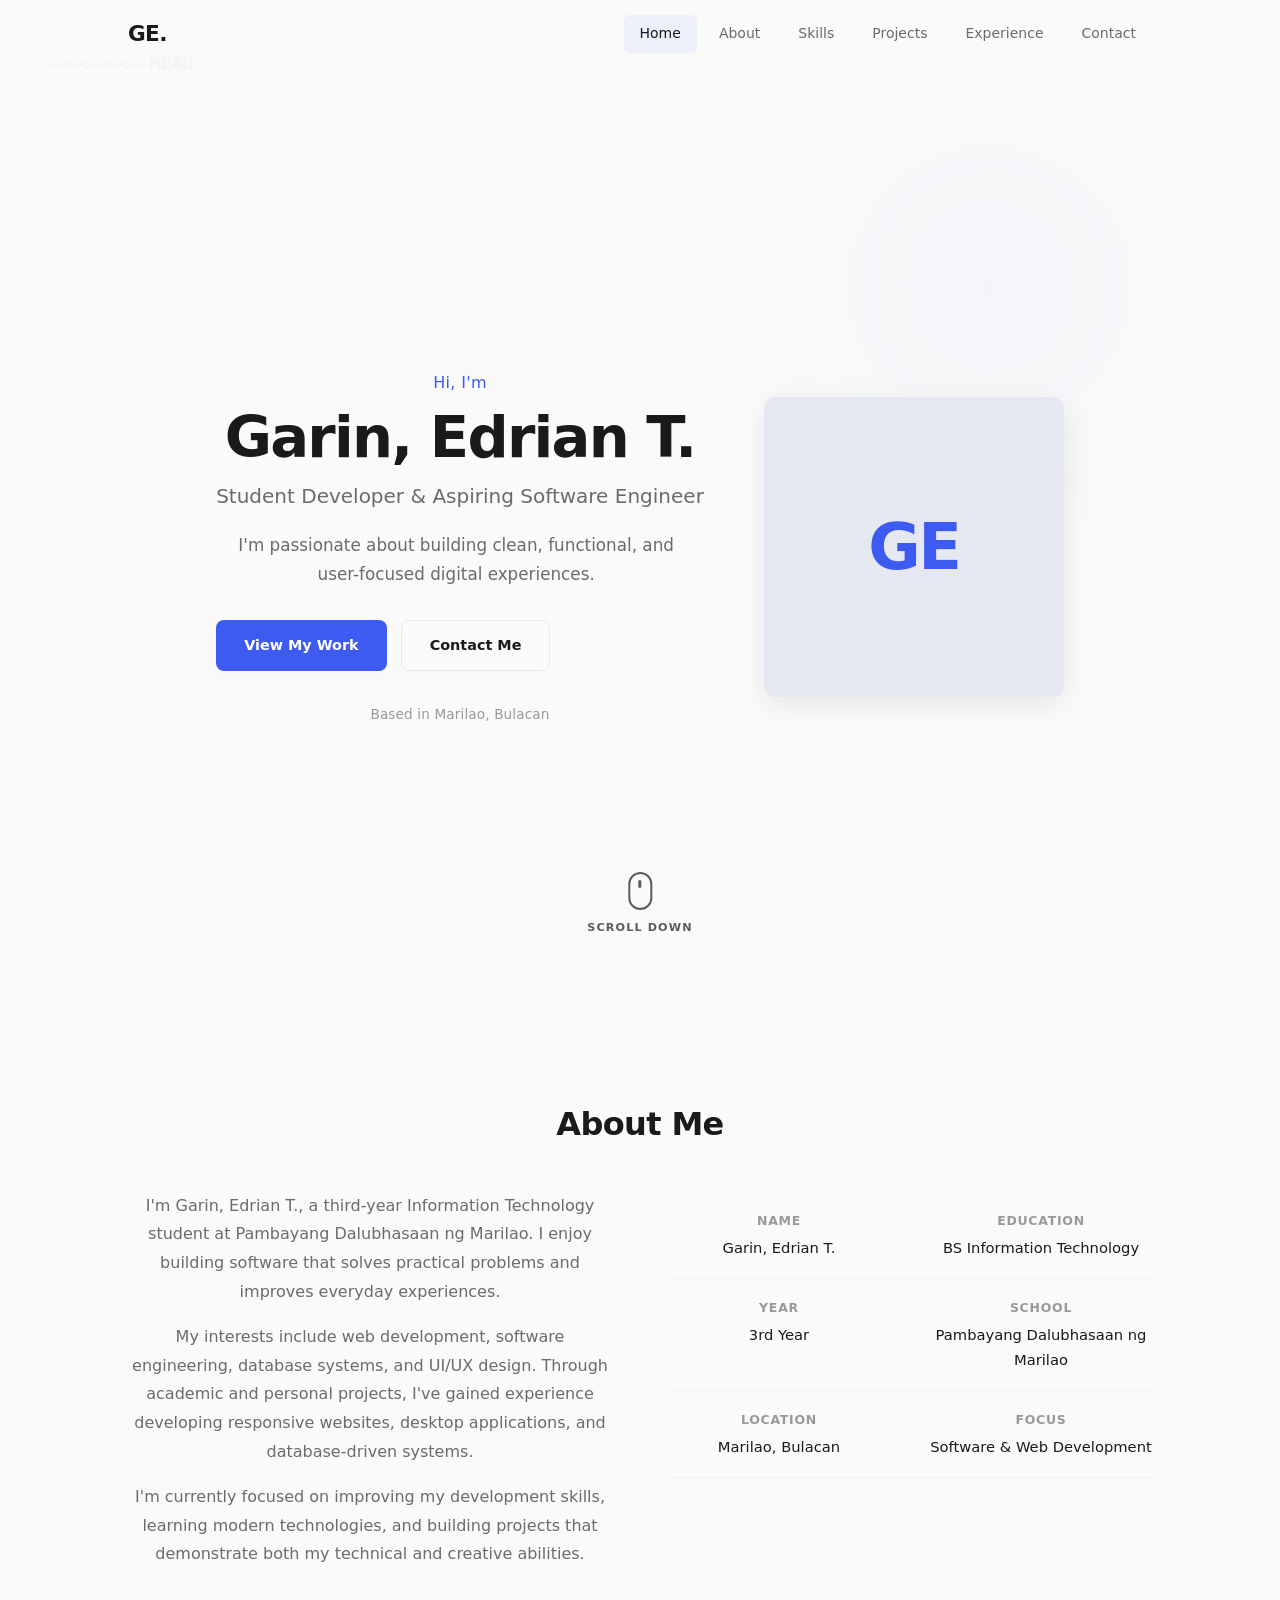
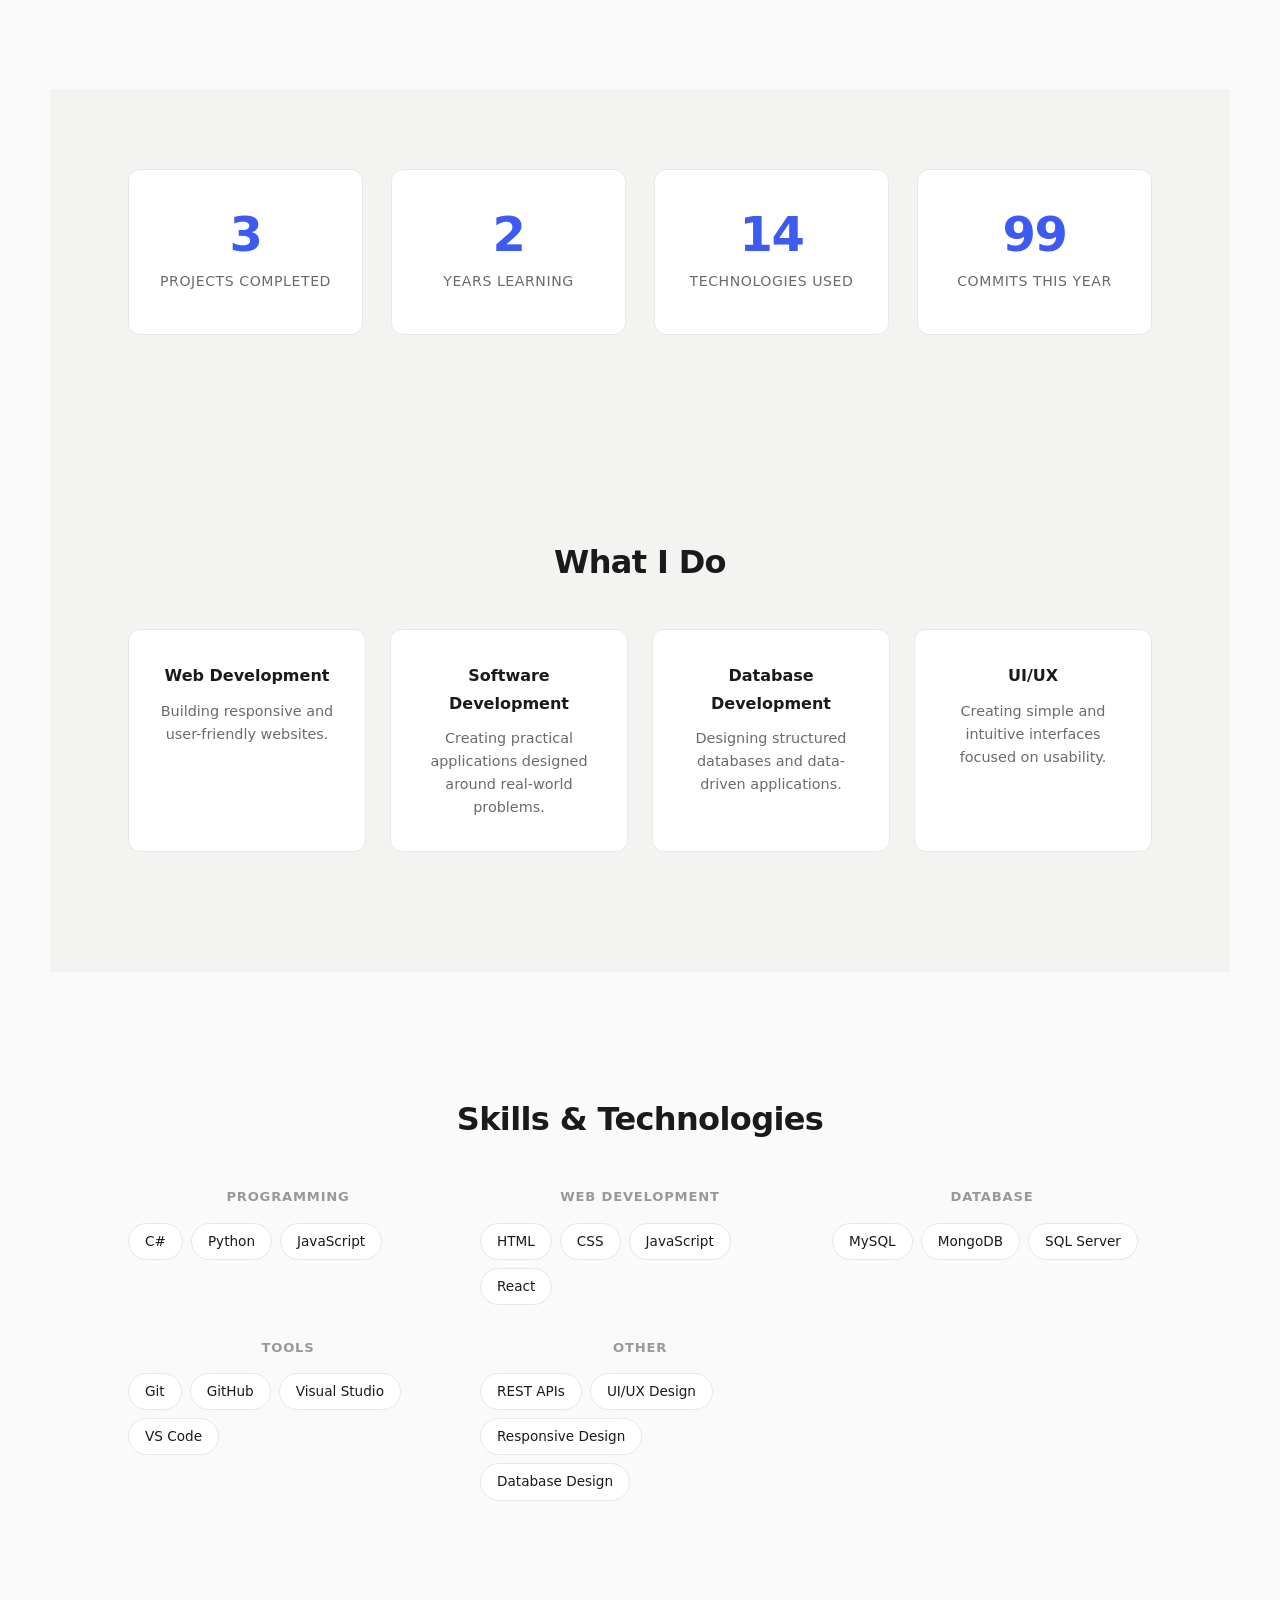
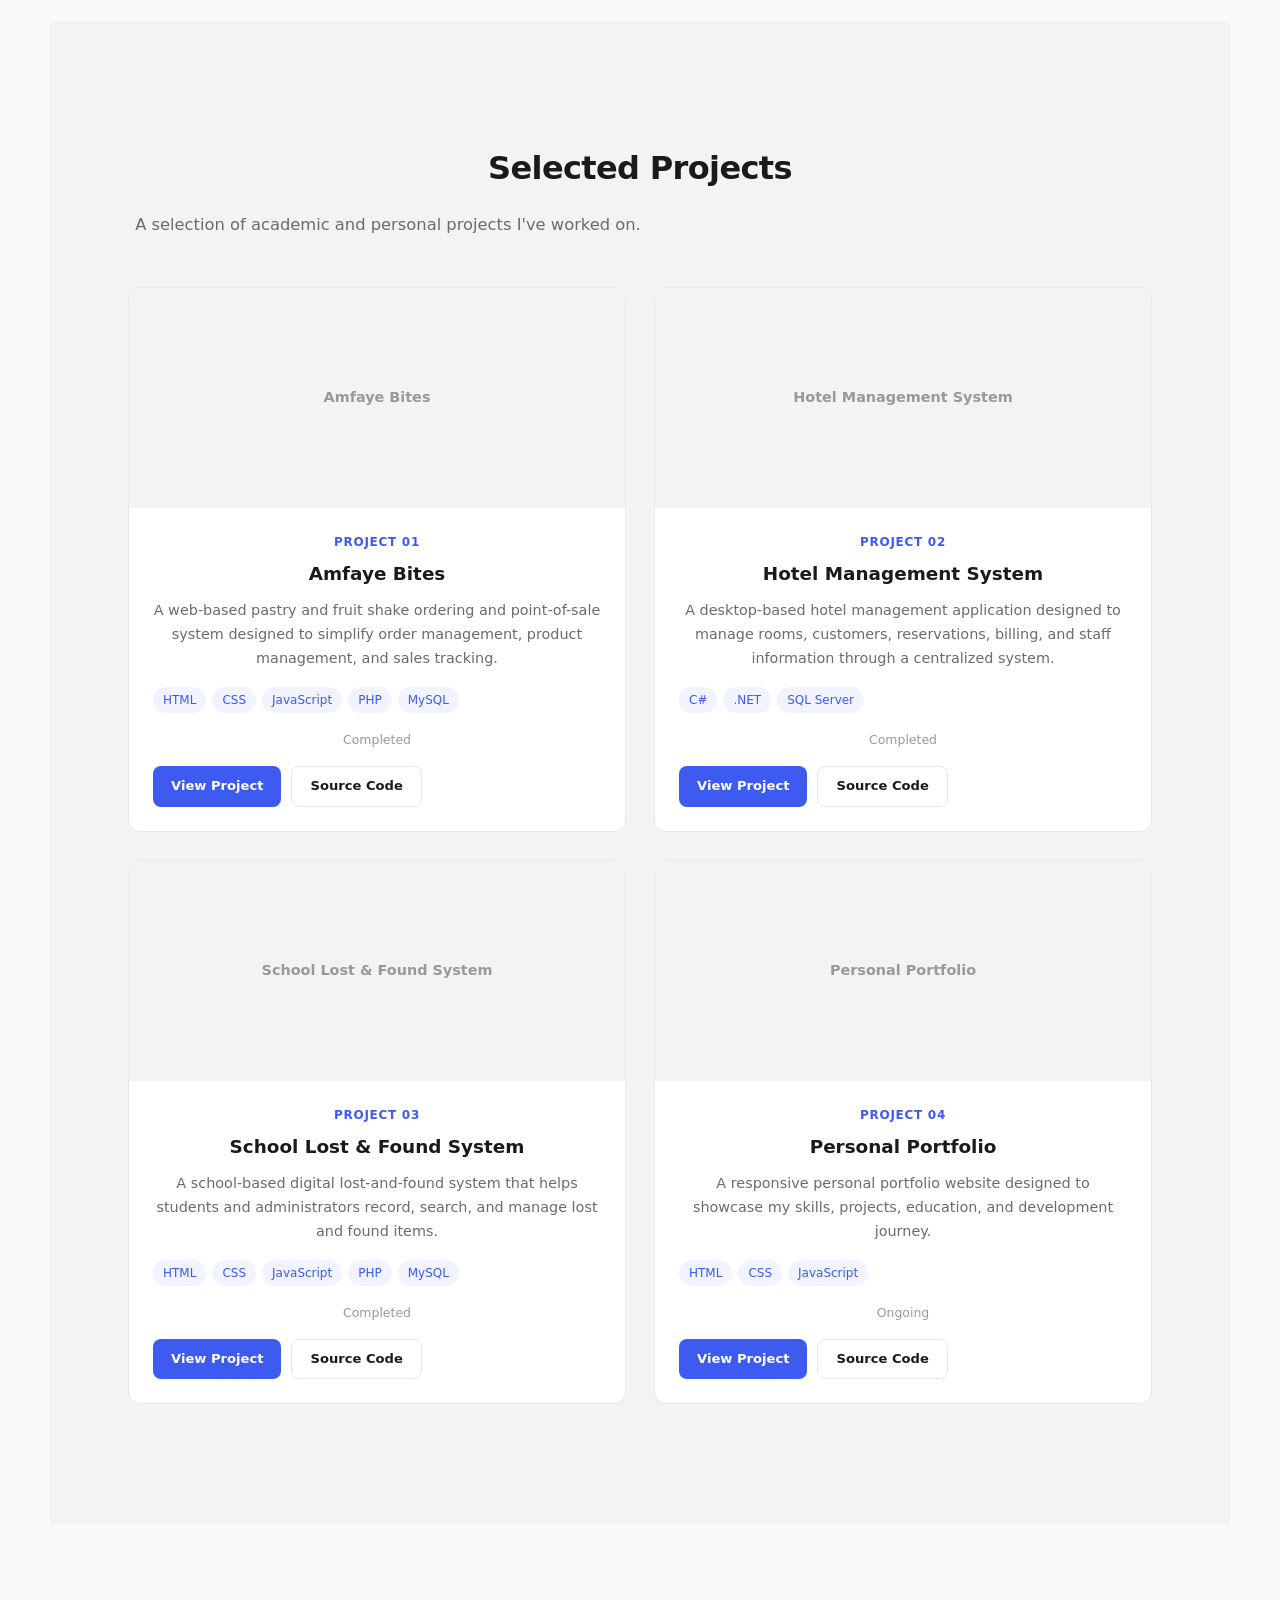
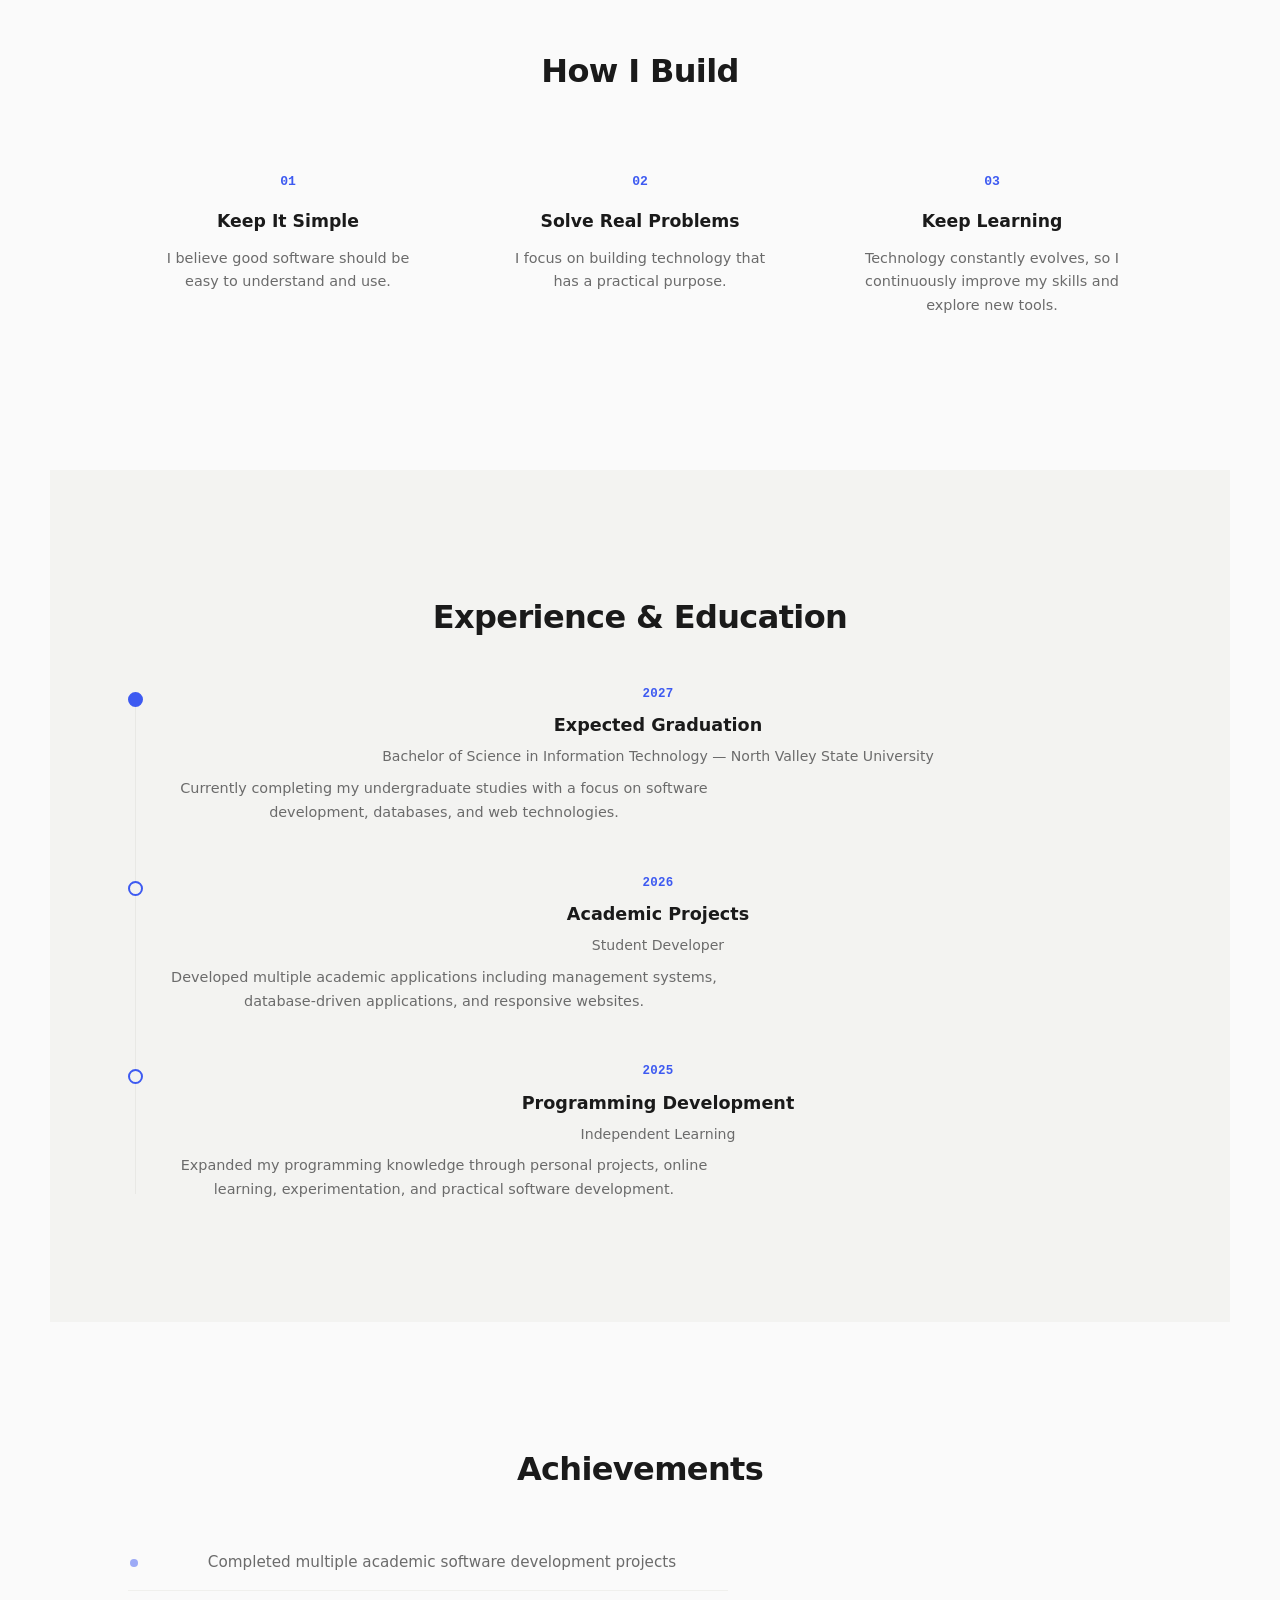
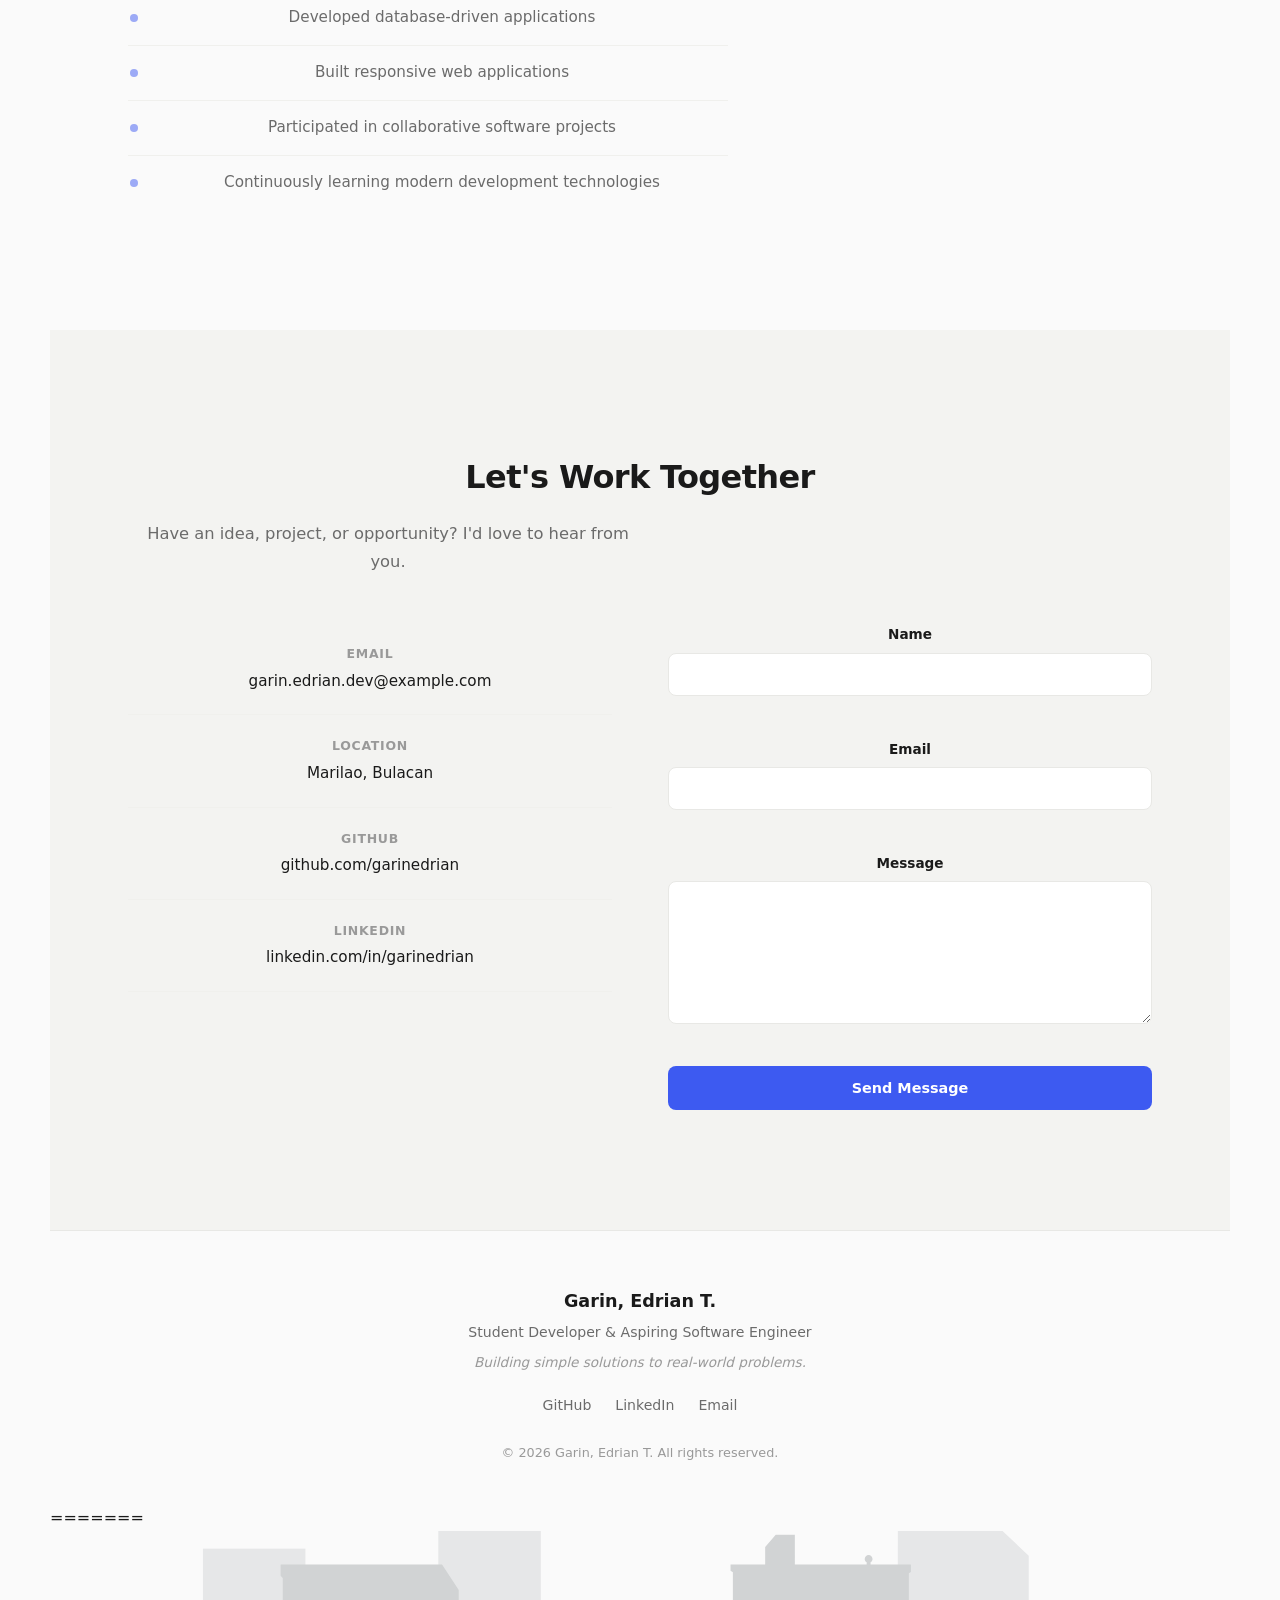
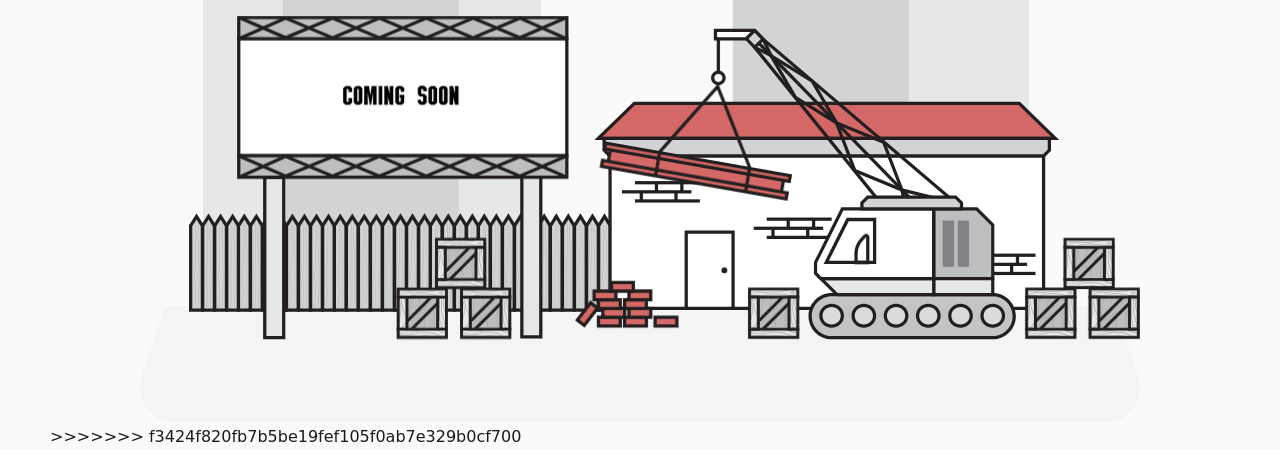
==== commit 276facfd: "Initial commit" ====
--- a/index.html
+++ b/index.html
@@ -1,3 +1,4 @@
+<<<<<<< HEAD
 <!DOCTYPE html>
 <html lang="en">
 <head>
@@ -366,3 +367,1024 @@
   <script src="app.js"></script>
 </body>
 </html>
+=======
+<!DOCTYPE html>
+<html lang="en">
+<head>
+    <meta charset="UTF-8">
+    <meta name="viewport" content="width=device-width, initial-scale=1.0">
+    <title>Document</title>
+    <link rel="stylesheet" href="style.css">
+</head>
+<body>
+    <div class="container">
+<svg version="1.1" id="Layer_1" xmlns="http://www.w3.org/2000/svg" xmlns:xlink="http://www.w3.org/1999/xlink" x="0px" y="0px"
+	 viewBox="0 0 1536.2 755.1" style="enable-background:new 0 0 1536.2 755.1;" xml:space="preserve">
+<style type="text/css">
+	.st0{fill:#E6E7E8;}
+	.st1{fill:#D1D3D4;}
+	.st2{fill:#F4F4F4;}
+	.st3{fill:#BCBEC0;}
+	.st4{fill:#231F20;}
+	.st5{fill:#FFFFFF;}
+	.st6{fill:#D36866;}
+	.st7{fill:#C2C4C6;}
+	.st8{fill:#DBDBDB;}
+	.st9{fill:#A7A9AC;}
+	.st10{fill:#808285;}
+</style>
+<rect x="96.7" y="27.1" class="st0" width="157.4" height="471.6"/>
+<rect x="458.3" class="st0" width="157.4" height="471.6"/>
+<polygon class="st1" points="489.6,475.3 219.3,475.3 219.3,72.3 216,68.8 216,51.3 464,51.3 489.6,90.7 "/>
+<path class="st2" d="M1482.2,755.1H54c-36.8,0-62.8-36.1-51.2-71l36.3-108.5h1458l36.3,108.5C1545,719,1519,755.1,1482.2,755.1z"/>
+<g>
+	<g>
+		<g>
+			<g>
+				<polygon class="st1" points="95.8,582.5 77.8,582.5 77.8,452.9 86.8,438.5 95.8,452.9 				"/>
+				<path class="st3" d="M84.4,583.4l-1-0.1c0-0.3,2.1-31,0.7-40.1c-1.4-9.2-0.7-21.2-0.1-23.6c0.4-1.6,2.1-63.2,0.7-77.7l1-0.1
+					c1.2,13-0.1,75.6-0.7,78.1c-0.6,2.1-1.3,14.1,0.1,23.2C86.5,552.3,84.5,582.1,84.4,583.4z"/>
+				<path class="st3" d="M89.5,583.4l-1-0.1c3.1-36.8,1.2-84.2,0.3-104.5c-0.1-3.3-0.2-6-0.3-7.7c-0.4-12.6,1.4-27.8,1.4-28l1,0.1
+					c0,0.2-1.7,15.3-1.4,27.8c0.1,1.8,0.2,4.4,0.3,7.7C90.6,499.1,92.5,546.6,89.5,583.4z"/>
+				<path class="st4" d="M98.3,585h-23V452.2l11.5-18.4l11.5,18.4V585z M80.3,580h13V453.6l-6.5-10.4l-6.5,10.4V580z"/>
+			</g>
+			<g>
+				<polygon class="st1" points="114.3,582.5 96.3,582.5 96.3,452.9 105.3,438.5 114.3,452.9 				"/>
+				<path class="st3" d="M102.9,583.4l-1-0.1c0-0.3,2.1-31,0.7-40.1c-1.4-9.2-0.7-21.2-0.1-23.6c0.4-1.6,2.1-63.2,0.7-77.7l1-0.1
+					c1.2,13-0.1,75.6-0.7,78.1c-0.6,2.1-1.3,14.1,0.1,23.2C105,552.3,103,582.1,102.9,583.4z"/>
+				<path class="st3" d="M108,583.4l-1-0.1c3.1-36.8,1.2-84.2,0.3-104.4c-0.1-3.3-0.2-6-0.3-7.7c-0.4-12.6,1.4-27.8,1.4-28l1,0.1
+					c0,0.2-1.7,15.3-1.4,27.8c0.1,1.8,0.2,4.4,0.3,7.7C109.1,499.1,111,546.6,108,583.4z"/>
+				<path class="st4" d="M116.8,585h-23V452.2l11.5-18.4l11.5,18.4V585z M98.8,580h13V453.6l-6.5-10.4l-6.5,10.4V580z"/>
+			</g>
+			<g>
+				<polygon class="st1" points="132.8,582.5 114.8,582.5 114.8,452.9 123.8,438.5 132.8,452.9 				"/>
+				<path class="st3" d="M121.4,583.4l-1-0.1c0-0.3,2.1-31,0.7-40.1c-1.4-9.2-0.7-21.2-0.1-23.6c0.4-1.6,2.1-63.2,0.7-77.7l1-0.1
+					c1.2,13-0.1,75.6-0.7,78.1c-0.6,2.1-1.3,14.1,0.1,23.2C123.5,552.3,121.5,582.1,121.4,583.4z"/>
+				<path class="st3" d="M126.5,583.4l-1-0.1c3.1-36.8,1.2-84.2,0.3-104.5c-0.1-3.3-0.2-6-0.3-7.7c-0.4-12.6,1.4-27.8,1.4-28l1,0.1
+					c0,0.2-1.7,15.3-1.4,27.8c0.1,1.8,0.2,4.4,0.3,7.7C127.6,499.1,129.6,546.6,126.5,583.4z"/>
+				<path class="st4" d="M135.3,585h-23V452.2l11.5-18.4l11.5,18.4V585z M117.3,580h13V453.6l-6.5-10.4l-6.5,10.4V580z"/>
+			</g>
+			<g>
+				<polygon class="st1" points="151.3,582.5 133.3,582.5 133.3,452.9 142.3,438.5 151.3,452.9 				"/>
+				<path class="st3" d="M139.9,583.4l-1-0.1c0-0.3,2.1-31,0.7-40.1c-1.4-9.2-0.7-21.2-0.1-23.6c0.4-1.6,2.1-63.2,0.7-77.7l1-0.1
+					c1.2,13-0.1,75.6-0.7,78.1c-0.6,2.1-1.3,14.1,0.1,23.2C142.1,552.3,140,582.1,139.9,583.4z"/>
+				<path class="st3" d="M145,583.4l-1-0.1c3.1-36.8,1.2-84.2,0.3-104.5c-0.1-3.3-0.2-6-0.3-7.7c-0.4-12.6,1.4-27.8,1.4-28l1,0.1
+					c0,0.2-1.7,15.3-1.4,27.8c0.1,1.8,0.2,4.4,0.3,7.7C146.1,499.1,148.1,546.6,145,583.4z"/>
+				<path class="st4" d="M153.8,585h-23V452.2l11.5-18.4l11.5,18.4V585z M135.8,580h13V453.6l-6.5-10.4l-6.5,10.4V580z"/>
+			</g>
+			<g>
+				<polygon class="st1" points="169.3,582.5 151.3,582.5 151.3,452.9 160.3,438.5 169.3,452.9 				"/>
+				<path class="st3" d="M157.9,583.4l-1-0.1c0-0.3,2.1-31,0.7-40.1c-1.4-9.2-0.7-21.2-0.1-23.6c0.4-1.6,2.1-63.2,0.7-77.7l1-0.1
+					c1.2,13-0.1,75.6-0.7,78.1c-0.6,2.1-1.3,14.1,0.1,23.2C160.1,552.3,158,582.1,157.9,583.4z"/>
+				<path class="st3" d="M163,583.4l-1-0.1c3.1-36.8,1.2-84.2,0.3-104.5c-0.1-3.3-0.2-6-0.3-7.7c-0.4-12.6,1.4-27.8,1.4-28l1,0.1
+					c0,0.2-1.7,15.3-1.4,27.8c0.1,1.8,0.2,4.4,0.3,7.7C164.1,499.1,166.1,546.6,163,583.4z"/>
+				<path class="st4" d="M171.8,585h-23V452.2l11.5-18.4l11.5,18.4V585z M153.8,580h13V453.6l-6.5-10.4l-6.5,10.4V580z"/>
+			</g>
+			<g>
+				<polygon class="st1" points="187.8,582.5 169.8,582.5 169.8,452.9 178.8,438.5 187.8,452.9 				"/>
+				<path class="st3" d="M176.4,583.4l-1-0.1c0-0.3,2.1-31,0.7-40.1c-1.4-9.2-0.7-21.2-0.1-23.6c0.4-1.6,2.1-63.2,0.7-77.7l1-0.1
+					c1.2,13-0.1,75.6-0.7,78.1c-0.6,2.1-1.3,14.1,0.1,23.2C178.6,552.3,176.5,582.1,176.4,583.4z"/>
+				<path class="st3" d="M181.5,583.4l-1-0.1c3.1-36.8,1.2-84.2,0.3-104.5c-0.1-3.3-0.2-6-0.3-7.7c-0.4-12.6,1.4-27.8,1.4-28l1,0.1
+					c0,0.2-1.7,15.3-1.4,27.8c0.1,1.8,0.2,4.4,0.3,7.7C182.7,499.1,184.6,546.6,181.5,583.4z"/>
+				<path class="st4" d="M190.3,585h-23V452.2l11.5-18.4l11.5,18.4V585z M172.3,580h13V453.6l-6.5-10.4l-6.5,10.4V580z"/>
+			</g>
+			<g>
+				<polygon class="st1" points="206.3,582.5 188.3,582.5 188.3,452.9 197.3,438.5 206.3,452.9 				"/>
+				<path class="st3" d="M194.9,583.4l-1-0.1c0-0.3,2.1-31,0.7-40.1c-1.4-9.2-0.7-21.2-0.1-23.6c0.4-1.6,2.1-63.2,0.7-77.7l1-0.1
+					c1.2,13-0.1,75.6-0.7,78.1c-0.6,2.1-1.3,14.1,0.1,23.2C197.1,552.3,195,582.1,194.9,583.4z"/>
+				<path class="st3" d="M200,583.4l-1-0.1c3.1-36.8,1.2-84.2,0.3-104.5c-0.1-3.3-0.2-6-0.3-7.7c-0.4-12.6,1.4-27.8,1.4-28l1,0.1
+					c0,0.2-1.7,15.3-1.4,27.8c0.1,1.8,0.2,4.4,0.3,7.7C201.2,499.1,203.1,546.6,200,583.4z"/>
+				<path class="st4" d="M208.8,585h-23V452.2l11.5-18.4l11.5,18.4V585z M190.8,580h13V453.6l-6.5-10.4l-6.5,10.4V580z"/>
+			</g>
+			<g>
+				<polygon class="st1" points="224.8,582.5 206.8,582.5 206.8,452.9 215.8,438.5 224.8,452.9 				"/>
+				<path class="st3" d="M213.5,583.4l-1-0.1c0-0.3,2.1-31,0.7-40.1c-1.4-9.2-0.7-21.2-0.1-23.6c0.4-1.6,2.1-63.2,0.7-77.7l1-0.1
+					c1.2,13-0.1,75.6-0.7,78.1c-0.6,2.1-1.3,14.1,0.1,23.2C215.6,552.3,213.5,582.1,213.5,583.4z"/>
+				<path class="st3" d="M218.5,583.4l-1-0.1c3.1-36.8,1.2-84.2,0.3-104.4c-0.1-3.3-0.2-6-0.3-7.7c-0.4-12.6,1.4-27.8,1.4-28l1,0.1
+					c0,0.2-1.7,15.3-1.4,27.8c0.1,1.8,0.2,4.4,0.3,7.7C219.7,499.1,221.6,546.6,218.5,583.4z"/>
+				<path class="st4" d="M227.3,585h-23V452.2l11.5-18.4l11.5,18.4V585z M209.3,580h13V453.6l-6.5-10.4l-6.5,10.4V580z"/>
+			</g>
+		</g>
+		<g>
+			<g>
+				<polygon class="st1" points="243.1,582.5 225.1,582.5 225.1,452.9 234.1,438.5 243.1,452.9 				"/>
+				<path class="st3" d="M231.8,583.4l-1-0.1c0-0.3,2.1-31,0.7-40.1c-1.4-9.2-0.7-21.2-0.1-23.6c0.4-1.6,2.1-63.2,0.7-77.7l1-0.1
+					c1.2,13-0.1,75.6-0.7,78.1c-0.6,2.1-1.3,14.1,0.1,23.2C233.9,552.3,231.8,582.1,231.8,583.4z"/>
+				<path class="st3" d="M236.8,583.4l-1-0.1c3.1-36.8,1.2-84.2,0.3-104.5c-0.1-3.3-0.2-6-0.3-7.7c-0.4-12.6,1.4-27.8,1.4-28l1,0.1
+					c0,0.2-1.7,15.3-1.4,27.8c0.1,1.8,0.2,4.4,0.3,7.7C238,499.1,239.9,546.6,236.8,583.4z"/>
+				<path class="st4" d="M245.6,585h-23V452.2l11.5-18.4l11.5,18.4V585z M227.6,580h13V453.6l-6.5-10.4l-6.5,10.4V580z"/>
+			</g>
+			<g>
+				<polygon class="st1" points="261.6,582.5 243.6,582.5 243.6,452.9 252.6,438.5 261.6,452.9 				"/>
+				<path class="st3" d="M250.3,583.4l-1-0.1c0-0.3,2.1-31,0.7-40.1c-1.4-9.2-0.7-21.2-0.1-23.6c0.4-1.6,2.1-63.2,0.7-77.7l1-0.1
+					c1.2,13-0.1,75.6-0.7,78.1c-0.6,2.1-1.3,14.1,0.1,23.2C252.4,552.3,250.3,582.1,250.3,583.4z"/>
+				<path class="st3" d="M255.3,583.4l-1-0.1c3.1-36.8,1.2-84.2,0.3-104.5c-0.1-3.3-0.2-6-0.3-7.7c-0.4-12.6,1.4-27.8,1.4-28l1,0.1
+					c0,0.2-1.7,15.3-1.4,27.8c0.1,1.8,0.2,4.4,0.3,7.7C256.5,499.1,258.4,546.6,255.3,583.4z"/>
+				<path class="st4" d="M264.1,585h-23V452.2l11.5-18.4l11.5,18.4V585z M246.1,580h13V453.6l-6.5-10.4l-6.5,10.4V580z"/>
+			</g>
+			<g>
+				<polygon class="st1" points="280.1,582.5 262.1,582.5 262.1,452.9 271.1,438.5 280.1,452.9 				"/>
+				<path class="st3" d="M268.8,583.4l-1-0.1c0-0.3,2.1-31,0.7-40.1c-1.4-9.2-0.7-21.2-0.1-23.6c0.4-1.6,2.1-63.2,0.7-77.7l1-0.1
+					c1.2,13-0.1,75.6-0.7,78.1c-0.6,2.1-1.3,14.1,0.1,23.2C270.9,552.3,268.9,582.1,268.8,583.4z"/>
+				<path class="st3" d="M273.8,583.4l-1-0.1c3.1-36.8,1.2-84.2,0.3-104.5c-0.1-3.3-0.2-6-0.3-7.7c-0.4-12.6,1.4-27.8,1.4-28l1,0.1
+					c0,0.2-1.7,15.3-1.4,27.8c0.1,1.8,0.2,4.4,0.3,7.7C275,499.1,276.9,546.6,273.8,583.4z"/>
+				<path class="st4" d="M282.6,585h-23V452.2l11.5-18.4l11.5,18.4V585z M264.6,580h13V453.6l-6.5-10.4l-6.5,10.4V580z"/>
+			</g>
+			<g>
+				<polygon class="st1" points="298.6,582.5 280.6,582.5 280.6,452.9 289.6,438.5 298.6,452.9 				"/>
+				<path class="st3" d="M287.3,583.4l-1-0.1c0-0.3,2.1-31,0.7-40.1c-1.4-9.2-0.7-21.2-0.1-23.6c0.4-1.6,2.1-63.2,0.7-77.7l1-0.1
+					c1.2,13-0.1,75.6-0.7,78.1c-0.6,2.1-1.3,14.1,0.1,23.2C289.4,552.3,287.4,582.1,287.3,583.4z"/>
+				<path class="st3" d="M292.3,583.4l-1-0.1c3.1-36.8,1.2-84.2,0.3-104.4c-0.1-3.3-0.2-6-0.3-7.7c-0.4-12.6,1.4-27.8,1.4-28l1,0.1
+					c0,0.2-1.7,15.3-1.4,27.8c0.1,1.8,0.2,4.4,0.3,7.7C293.5,499.1,295.4,546.6,292.3,583.4z"/>
+				<path class="st4" d="M301.1,585h-23V452.2l11.5-18.4l11.5,18.4V585z M283.1,580h13V453.6l-6.5-10.4l-6.5,10.4V580z"/>
+			</g>
+			<g>
+				<polygon class="st1" points="316.6,582.5 298.6,582.5 298.6,452.9 307.6,438.5 316.6,452.9 				"/>
+				<path class="st3" d="M305.3,583.4l-1-0.1c0-0.3,2.1-31,0.7-40.1c-1.4-9.2-0.7-21.2-0.1-23.6c0.4-1.6,2.1-63.2,0.7-77.7l1-0.1
+					c1.2,13-0.1,75.6-0.7,78.1c-0.6,2.1-1.3,14.1,0.1,23.2C307.4,552.3,305.4,582.1,305.3,583.4z"/>
+				<path class="st3" d="M310.3,583.4l-1-0.1c3.1-36.8,1.2-84.2,0.3-104.4c-0.1-3.3-0.2-6-0.3-7.7c-0.4-12.6,1.4-27.8,1.4-28l1,0.1
+					c0,0.2-1.7,15.3-1.4,27.8c0.1,1.8,0.2,4.4,0.3,7.7C311.5,499.1,313.4,546.6,310.3,583.4z"/>
+				<path class="st4" d="M319.1,585h-23V452.2l11.5-18.4l11.5,18.4V585z M301.1,580h13V453.6l-6.5-10.4l-6.5,10.4V580z"/>
+			</g>
+			<g>
+				<polygon class="st1" points="335.1,582.5 317.1,582.5 317.1,452.9 326.1,438.5 335.1,452.9 				"/>
+				<path class="st3" d="M323.8,583.4l-1-0.1c0-0.3,2.1-31,0.7-40.1c-1.4-9.2-0.7-21.2-0.1-23.6c0.4-1.6,2.1-63.2,0.7-77.7l1-0.1
+					c1.2,13-0.1,75.6-0.7,78.1c-0.6,2.1-1.3,14.1,0.1,23.2C325.9,552.3,323.9,582.1,323.8,583.4z"/>
+				<path class="st3" d="M328.8,583.4l-1-0.1c3.1-36.8,1.2-84.2,0.3-104.5c-0.1-3.3-0.2-6-0.3-7.7c-0.4-12.6,1.4-27.8,1.4-28l1,0.1
+					c0,0.2-1.7,15.3-1.4,27.8c0.1,1.8,0.2,4.4,0.3,7.7C330,499.1,331.9,546.6,328.8,583.4z"/>
+				<path class="st4" d="M337.6,585h-23V452.2l11.5-18.4l11.5,18.4V585z M319.6,580h13V453.6l-6.5-10.4l-6.5,10.4V580z"/>
+			</g>
+			<g>
+				<polygon class="st1" points="353.6,582.5 335.6,582.5 335.6,452.9 344.6,438.5 353.6,452.9 				"/>
+				<path class="st3" d="M342.3,583.4l-1-0.1c0-0.3,2.1-31,0.7-40.1c-1.4-9.2-0.7-21.2-0.1-23.6c0.4-1.6,2.1-63.2,0.7-77.7l1-0.1
+					c1.2,13-0.1,75.6-0.7,78.1c-0.6,2.1-1.3,14.1,0.1,23.2C344.4,552.3,342.4,582.1,342.3,583.4z"/>
+				<path class="st3" d="M347.3,583.4l-1-0.1c3.1-36.8,1.2-84.2,0.3-104.5c-0.1-3.3-0.2-6-0.3-7.7c-0.4-12.6,1.4-27.8,1.4-28l1,0.1
+					c0,0.2-1.7,15.3-1.4,27.8c0.1,1.8,0.2,4.4,0.3,7.7C348.5,499.1,350.4,546.6,347.3,583.4z"/>
+				<path class="st4" d="M356.1,585h-23V452.2l11.5-18.4l11.5,18.4V585z M338.1,580h13V453.6l-6.5-10.4l-6.5,10.4V580z"/>
+			</g>
+			<g>
+				<polygon class="st1" points="372.1,582.5 354.1,582.5 354.1,452.9 363.1,438.5 372.1,452.9 				"/>
+				<path class="st3" d="M360.8,583.4l-1-0.1c0-0.3,2.1-31,0.7-40.1c-1.4-9.2-0.7-21.2-0.1-23.6c0.4-1.6,2.1-63.2,0.7-77.7l1-0.1
+					c1.2,13-0.1,75.6-0.7,78.1c-0.6,2.1-1.3,14.1,0.1,23.2C362.9,552.3,360.9,582.1,360.8,583.4z"/>
+				<path class="st3" d="M365.8,583.4l-1-0.1c3.1-36.8,1.2-84.2,0.3-104.5c-0.1-3.3-0.2-6-0.3-7.7c-0.4-12.6,1.4-27.8,1.4-28l1,0.1
+					c0,0.2-1.7,15.3-1.4,27.8c0.1,1.8,0.2,4.4,0.3,7.7C367,499.1,368.9,546.6,365.8,583.4z"/>
+				<path class="st4" d="M374.6,585h-23V452.2l11.5-18.4l11.5,18.4V585z M356.6,580h13V453.6l-6.5-10.4l-6.5,10.4V580z"/>
+			</g>
+		</g>
+	</g>
+	<g>
+		<g>
+			<g>
+				<polygon class="st1" points="390.6,582.4 372.6,582.4 372.6,452.8 381.6,438.4 390.6,452.8 				"/>
+				<path class="st3" d="M379.2,583.3l-1-0.1c0-0.3,2.1-31,0.7-40.1c-1.4-9.2-0.7-21.2-0.1-23.6c0.4-1.6,2.1-63.2,0.7-77.7l1-0.1
+					c1.2,13-0.1,75.6-0.7,78.1c-0.6,2.1-1.3,14.1,0.1,23.2C381.4,552.2,379.3,582.1,379.2,583.3z"/>
+				<path class="st3" d="M384.3,583.3l-1-0.1c3.1-36.8,1.2-84.2,0.3-104.5c-0.1-3.3-0.2-6-0.3-7.7c-0.4-12.6,1.4-27.8,1.4-28l1,0.1
+					c0,0.2-1.7,15.3-1.4,27.8c0.1,1.8,0.2,4.4,0.3,7.7C385.5,499,387.4,546.5,384.3,583.3z"/>
+				<path class="st4" d="M393.1,584.9h-23V452.1l11.5-18.4l11.5,18.4V584.9z M375.1,579.9h13V453.5l-6.5-10.4l-6.5,10.4V579.9z"/>
+			</g>
+			<g>
+				<polygon class="st1" points="409.1,582.4 391.1,582.4 391.1,452.8 400.1,438.4 409.1,452.8 				"/>
+				<path class="st3" d="M397.7,583.3l-1-0.1c0-0.3,2.1-31,0.7-40.1c-1.4-9.2-0.7-21.2-0.1-23.6c0.4-1.6,2.1-63.2,0.7-77.7l1-0.1
+					c1.2,13-0.1,75.6-0.7,78.1c-0.6,2.1-1.3,14.1,0.1,23.2C399.9,552.2,397.8,582.1,397.7,583.3z"/>
+				<path class="st3" d="M402.8,583.3l-1-0.1c3.1-36.8,1.2-84.2,0.3-104.5c-0.1-3.3-0.2-6-0.3-7.7c-0.4-12.6,1.4-27.8,1.4-28l1,0.1
+					c0,0.2-1.7,15.3-1.4,27.8c0.1,1.8,0.2,4.4,0.3,7.7C404,499,405.9,546.5,402.8,583.3z"/>
+				<path class="st4" d="M411.6,584.9h-23V452.1l11.5-18.4l11.5,18.4V584.9z M393.6,579.9h13V453.5l-6.5-10.4l-6.5,10.4V579.9z"/>
+			</g>
+			<g>
+				<polygon class="st1" points="427.6,582.4 409.6,582.4 409.6,452.8 418.6,438.4 427.6,452.8 				"/>
+				<path class="st3" d="M416.3,583.3l-1-0.1c0-0.3,2.1-31,0.7-40.1c-1.4-9.2-0.7-21.2-0.1-23.6c0.4-1.6,2.1-63.2,0.7-77.7l1-0.1
+					c1.2,13-0.1,75.6-0.7,78.1c-0.6,2.1-1.3,14.1,0.1,23.2C418.4,552.2,416.3,582.1,416.3,583.3z"/>
+				<path class="st3" d="M421.3,583.3l-1-0.1c3.1-36.8,1.2-84.2,0.3-104.5c-0.1-3.3-0.2-6-0.3-7.7c-0.4-12.6,1.4-27.8,1.4-28l1,0.1
+					c0,0.2-1.7,15.3-1.4,27.8c0.1,1.8,0.2,4.4,0.3,7.7C422.5,499,424.4,546.5,421.3,583.3z"/>
+				<path class="st4" d="M430.1,584.9h-23V452.1l11.5-18.4l11.5,18.4V584.9z M412.1,579.9h13V453.5l-6.5-10.4l-6.5,10.4V579.9z"/>
+			</g>
+			<g>
+				<polygon class="st1" points="446.1,582.4 428.1,582.4 428.1,452.8 437.1,438.4 446.1,452.8 				"/>
+				<path class="st3" d="M434.8,583.3l-1-0.1c0-0.3,2.1-31,0.7-40.1c-1.4-9.2-0.7-21.2-0.1-23.6c0.4-1.6,2.1-63.2,0.7-77.7l1-0.1
+					c1.2,13-0.1,75.6-0.7,78.1c-0.6,2.1-1.3,14.1,0.1,23.2C436.9,552.2,434.8,582.1,434.8,583.3z"/>
+				<path class="st3" d="M439.8,583.3l-1-0.1c3.1-36.8,1.2-84.2,0.3-104.5c-0.1-3.3-0.2-6-0.3-7.7c-0.4-12.6,1.4-27.8,1.4-28l1,0.1
+					c0,0.2-1.7,15.3-1.4,27.8c0.1,1.8,0.2,4.4,0.3,7.7C441,499,442.9,546.5,439.8,583.3z"/>
+				<path class="st4" d="M448.6,584.9h-23V452.1l11.5-18.4l11.5,18.4V584.9z M430.6,579.9h13V453.5l-6.5-10.4l-6.5,10.4V579.9z"/>
+			</g>
+			<g>
+				<polygon class="st1" points="464.1,582.4 446.1,582.4 446.1,452.8 455.1,438.4 464.1,452.8 				"/>
+				<path class="st3" d="M452.8,583.3l-1-0.1c0-0.3,2.1-31,0.7-40.1c-1.4-9.2-0.7-21.2-0.1-23.6c0.4-1.6,2.1-63.2,0.7-77.7l1-0.1
+					c1.2,13-0.1,75.6-0.7,78.1c-0.6,2.1-1.3,14.1,0.1,23.2C454.9,552.2,452.8,582.1,452.8,583.3z"/>
+				<path class="st3" d="M457.8,583.3l-1-0.1c3.1-36.8,1.2-84.2,0.3-104.5c-0.1-3.3-0.2-6-0.3-7.7c-0.4-12.6,1.4-27.8,1.4-28l1,0.1
+					c0,0.2-1.7,15.3-1.4,27.8c0.1,1.8,0.2,4.4,0.3,7.7C459,499,460.9,546.5,457.8,583.3z"/>
+				<path class="st4" d="M466.6,584.9h-23V452.1l11.5-18.4l11.5,18.4V584.9z M448.6,579.9h13V453.5l-6.5-10.4l-6.5,10.4V579.9z"/>
+			</g>
+			<g>
+				<polygon class="st1" points="482.6,582.4 464.6,582.4 464.6,452.8 473.6,438.4 482.6,452.8 				"/>
+				<path class="st3" d="M471.3,583.3l-1-0.1c0-0.3,2.1-31,0.7-40.1c-1.4-9.2-0.7-21.2-0.1-23.6c0.4-1.6,2.1-63.2,0.7-77.7l1-0.1
+					c1.2,13-0.1,75.6-0.7,78.1c-0.6,2.1-1.3,14.1,0.1,23.2C473.4,552.2,471.4,582.1,471.3,583.3z"/>
+				<path class="st3" d="M476.3,583.3l-1-0.1c3.1-36.8,1.2-84.2,0.3-104.5c-0.1-3.3-0.2-6-0.3-7.7c-0.4-12.6,1.4-27.8,1.4-28l1,0.1
+					c0,0.2-1.7,15.3-1.4,27.8c0.1,1.8,0.2,4.4,0.3,7.7C477.5,499,479.4,546.5,476.3,583.3z"/>
+				<path class="st4" d="M485.1,584.9h-23V452.1l11.5-18.4l11.5,18.4V584.9z M467.1,579.9h13V453.5l-6.5-10.4l-6.5,10.4V579.9z"/>
+			</g>
+			<g>
+				<polygon class="st1" points="501.1,582.4 483.1,582.4 483.1,452.8 492.1,438.4 501.1,452.8 				"/>
+				<path class="st3" d="M489.8,583.3l-1-0.1c0-0.3,2.1-31,0.7-40.1c-1.4-9.2-0.7-21.2-0.1-23.6c0.4-1.6,2.1-63.2,0.7-77.7l1-0.1
+					c1.2,13-0.1,75.6-0.7,78.1c-0.6,2.1-1.3,14.1,0.1,23.2C491.9,552.2,489.9,582.1,489.8,583.3z"/>
+				<path class="st3" d="M494.8,583.3l-1-0.1c3.1-36.8,1.2-84.2,0.3-104.5c-0.1-3.3-0.2-6-0.3-7.7c-0.4-12.6,1.4-27.8,1.4-28l1,0.1
+					c0,0.2-1.7,15.3-1.4,27.8c0.1,1.8,0.2,4.4,0.3,7.7C496,499,497.9,546.5,494.8,583.3z"/>
+				<path class="st4" d="M503.6,584.9h-23V452.1l11.5-18.4l11.5,18.4V584.9z M485.6,579.9h13V453.5l-6.5-10.4l-6.5,10.4V579.9z"/>
+			</g>
+			<g>
+				<polygon class="st1" points="519.6,582.4 501.6,582.4 501.6,452.8 510.6,438.4 519.6,452.8 				"/>
+				<path class="st3" d="M508.3,583.3l-1-0.1c0-0.3,2.1-31,0.7-40.1c-1.4-9.2-0.7-21.2-0.1-23.6c0.4-1.6,2.1-63.2,0.7-77.7l1-0.1
+					c1.2,13-0.1,75.6-0.7,78.1c-0.6,2.1-1.3,14.1,0.1,23.2C510.4,552.2,508.4,582.1,508.3,583.3z"/>
+				<path class="st3" d="M513.3,583.3l-1-0.1c3.1-36.8,1.2-84.2,0.3-104.5c-0.1-3.3-0.2-6-0.3-7.7c-0.4-12.6,1.4-27.8,1.4-28l1,0.1
+					c0,0.2-1.7,15.3-1.4,27.8c0.1,1.8,0.2,4.4,0.3,7.7C514.5,499,516.4,546.5,513.3,583.3z"/>
+				<path class="st4" d="M522.1,584.9h-23V452.1l11.5-18.4l11.5,18.4V584.9z M504.1,579.9h13V453.5l-6.5-10.4l-6.5,10.4V579.9z"/>
+			</g>
+		</g>
+		<g>
+			<g>
+				<polygon class="st1" points="537.9,582.4 519.9,582.4 519.9,452.8 528.9,438.4 537.9,452.8 				"/>
+				<path class="st3" d="M526.6,583.3l-1-0.1c0-0.3,2.1-31,0.7-40.1c-1.4-9.2-0.7-21.2-0.1-23.6c0.4-1.6,2.1-63.2,0.7-77.7l1-0.1
+					c1.2,13-0.1,75.6-0.7,78.1c-0.6,2.1-1.3,14.1,0.1,23.2C528.7,552.2,526.7,582.1,526.6,583.3z"/>
+				<path class="st3" d="M531.6,583.3l-1-0.1c3.1-36.8,1.2-84.2,0.3-104.5c-0.1-3.3-0.2-6-0.3-7.7c-0.4-12.6,1.4-27.8,1.4-28l1,0.1
+					c0,0.2-1.7,15.3-1.4,27.8c0.1,1.8,0.2,4.4,0.3,7.7C532.8,499,534.7,546.5,531.6,583.3z"/>
+				<path class="st4" d="M540.4,584.9h-23V452.1l11.5-18.4l11.5,18.4V584.9z M522.4,579.9h13V453.5l-6.5-10.4l-6.5,10.4V579.9z"/>
+			</g>
+			<g>
+				<polygon class="st1" points="556.4,582.4 538.4,582.4 538.4,452.8 547.4,438.4 556.4,452.8 				"/>
+				<path class="st3" d="M545.1,583.3l-1-0.1c0-0.3,2.1-31,0.7-40.1c-1.4-9.2-0.7-21.2-0.1-23.6c0.4-1.6,2.1-63.2,0.7-77.7l1-0.1
+					c1.2,13-0.1,75.6-0.7,78.1c-0.6,2.1-1.3,14.1,0.1,23.2C547.2,552.2,545.2,582.1,545.1,583.3z"/>
+				<path class="st3" d="M550.1,583.3l-1-0.1c3.1-36.8,1.2-84.2,0.3-104.5c-0.1-3.3-0.2-6-0.3-7.7c-0.4-12.6,1.4-27.8,1.4-28l1,0.1
+					c0,0.2-1.7,15.3-1.4,27.8c0.1,1.8,0.2,4.4,0.3,7.7C551.3,499,553.2,546.5,550.1,583.3z"/>
+				<path class="st4" d="M558.9,584.9h-23V452.1l11.5-18.4l11.5,18.4V584.9z M540.9,579.9h13V453.5l-6.5-10.4l-6.5,10.4V579.9z"/>
+			</g>
+			<g>
+				<polygon class="st1" points="574.9,582.4 556.9,582.4 556.9,452.8 565.9,438.4 574.9,452.8 				"/>
+				<path class="st3" d="M563.6,583.3l-1-0.1c0-0.3,2.1-31,0.7-40.1c-1.4-9.2-0.7-21.2-0.1-23.6c0.4-1.6,2.1-63.2,0.7-77.7l1-0.1
+					c1.2,13-0.1,75.6-0.7,78.1c-0.6,2.1-1.3,14.1,0.1,23.2C565.7,552.2,563.7,582.1,563.6,583.3z"/>
+				<path class="st3" d="M568.6,583.3l-1-0.1c3.1-36.8,1.2-84.2,0.3-104.5c-0.1-3.3-0.2-6-0.3-7.7c-0.4-12.6,1.4-27.8,1.4-28l1,0.1
+					c0,0.2-1.7,15.3-1.4,27.8c0.1,1.8,0.2,4.4,0.3,7.7C569.8,499,571.7,546.5,568.6,583.3z"/>
+				<path class="st4" d="M577.4,584.9h-23V452.1l11.5-18.4l11.5,18.4V584.9z M559.4,579.9h13V453.5l-6.5-10.4l-6.5,10.4V579.9z"/>
+			</g>
+			<g>
+				<polygon class="st1" points="593.4,582.4 575.4,582.4 575.4,452.8 584.4,438.4 593.4,452.8 				"/>
+				<path class="st3" d="M582.1,583.3l-1-0.1c0-0.3,2.1-31,0.7-40.1c-1.4-9.2-0.7-21.2-0.1-23.6c0.4-1.6,2.1-63.2,0.7-77.7l1-0.1
+					c1.2,13-0.1,75.6-0.7,78.1c-0.6,2.1-1.3,14.1,0.1,23.2C584.2,552.2,582.2,582.1,582.1,583.3z"/>
+				<path class="st3" d="M587.1,583.3l-1-0.1c3.1-36.8,1.2-84.2,0.3-104.5c-0.1-3.3-0.2-6-0.3-7.7c-0.4-12.6,1.4-27.8,1.4-28l1,0.1
+					c0,0.2-1.7,15.3-1.4,27.8c0.1,1.8,0.2,4.4,0.3,7.7C588.3,499,590.2,546.5,587.1,583.3z"/>
+				<path class="st4" d="M595.9,584.9h-23V452.1l11.5-18.4l11.5,18.4V584.9z M577.9,579.9h13V453.5l-6.5-10.4l-6.5,10.4V579.9z"/>
+			</g>
+			<g>
+				<polygon class="st1" points="611.4,582.4 593.4,582.4 593.4,452.8 602.4,438.4 611.4,452.8 				"/>
+				<path class="st3" d="M600.1,583.3l-1-0.1c0-0.3,2.1-31,0.7-40.1c-1.4-9.2-0.7-21.2-0.1-23.6c0.4-1.6,2.1-63.2,0.7-77.7l1-0.1
+					c1.2,13-0.1,75.6-0.7,78.1c-0.6,2.1-1.3,14.1,0.1,23.2C602.2,552.2,600.2,582.1,600.1,583.3z"/>
+				<path class="st3" d="M605.1,583.3l-1-0.1c3.1-36.8,1.2-84.2,0.3-104.5c-0.1-3.3-0.2-6-0.3-7.7c-0.4-12.6,1.4-27.8,1.4-28l1,0.1
+					c0,0.2-1.7,15.3-1.4,27.8c0.1,1.8,0.2,4.4,0.3,7.7C606.3,499,608.2,546.5,605.1,583.3z"/>
+				<path class="st4" d="M613.9,584.9h-23V452.1l11.5-18.4l11.5,18.4V584.9z M595.9,579.9h13V453.5l-6.5-10.4l-6.5,10.4V579.9z"/>
+			</g>
+			<g>
+				<polygon class="st1" points="630,582.4 612,582.4 612,452.8 621,438.4 630,452.8 				"/>
+				<path class="st3" d="M618.6,583.3l-1-0.1c0-0.3,2.1-31,0.7-40.1c-1.4-9.2-0.7-21.2-0.1-23.6c0.4-1.6,2.1-63.2,0.7-77.7l1-0.1
+					c1.2,13-0.1,75.6-0.7,78.1c-0.6,2.1-1.3,14.1,0.1,23.2C620.7,552.2,618.7,582.1,618.6,583.3z"/>
+				<path class="st3" d="M623.6,583.3l-1-0.1c3.1-36.8,1.2-84.2,0.3-104.5c-0.1-3.3-0.2-6-0.3-7.7c-0.4-12.6,1.4-27.8,1.4-28l1,0.1
+					c0,0.2-1.7,15.3-1.4,27.8c0.1,1.8,0.2,4.4,0.3,7.7C624.8,499,626.7,546.5,623.6,583.3z"/>
+				<path class="st4" d="M632.5,584.9h-23V452.1l11.5-18.4l11.5,18.4V584.9z M614.5,579.9h13V453.5l-6.5-10.4l-6.5,10.4V579.9z"/>
+			</g>
+			<g>
+				<polygon class="st1" points="648.5,582.4 630.5,582.4 630.5,452.8 639.5,438.4 648.5,452.8 				"/>
+				<path class="st3" d="M637.1,583.3l-1-0.1c0-0.3,2.1-31,0.7-40.1c-1.4-9.2-0.7-21.2-0.1-23.6c0.4-1.6,2.1-63.2,0.7-77.7l1-0.1
+					c1.2,13-0.1,75.6-0.7,78.1c-0.6,2.1-1.3,14.1,0.1,23.2C639.2,552.2,637.2,582.1,637.1,583.3z"/>
+				<path class="st3" d="M642.2,583.3l-1-0.1c3.1-36.8,1.2-84.2,0.3-104.4c-0.1-3.3-0.2-6-0.3-7.7c-0.4-12.6,1.4-27.8,1.4-28l1,0.1
+					c0,0.2-1.7,15.3-1.4,27.8c0.1,1.8,0.2,4.4,0.3,7.7C643.3,499.1,645.2,546.5,642.2,583.3z"/>
+				<path class="st4" d="M651,584.9h-23V452.1l11.5-18.4l11.5,18.4V584.9z M633,579.9h13V453.5l-6.5-10.4l-6.5,10.4V579.9z"/>
+			</g>
+			<g>
+				<polygon class="st1" points="667,582.4 649,582.4 649,452.8 658,438.4 667,452.8 				"/>
+				<path class="st3" d="M655.6,583.3l-1-0.1c0-0.3,2.1-31,0.7-40.1c-1.4-9.2-0.7-21.2-0.1-23.6c0.4-1.6,2.1-63.2,0.7-77.7l1-0.1
+					c1.2,13-0.1,75.6-0.7,78.1c-0.6,2.1-1.3,14.1,0.1,23.2C657.7,552.2,655.7,582.1,655.6,583.3z"/>
+				<path class="st3" d="M660.7,583.3l-1-0.1c3.1-36.8,1.2-84.2,0.3-104.5c-0.1-3.3-0.2-6-0.3-7.7c-0.4-12.6,1.4-27.8,1.4-28l1,0.1
+					c0,0.2-1.7,15.3-1.4,27.8c0.1,1.8,0.2,4.4,0.3,7.7C661.8,499,663.7,546.5,660.7,583.3z"/>
+				<path class="st4" d="M669.5,584.9h-23V452.1l11.5-18.4l11.5,18.4V584.9z M651.5,579.9h13V453.5l-6.5-10.4l-6.5,10.4V579.9z"/>
+			</g>
+		</g>
+	</g>
+	<g>
+		<g>
+			<g>
+				<polygon class="st1" points="685.5,582.4 667.5,582.4 667.5,452.8 676.5,438.4 685.5,452.8 				"/>
+				<path class="st3" d="M674.2,583.3l-1-0.1c0-0.3,2.1-31,0.7-40.1c-1.4-9.2-0.7-21.2-0.1-23.6c0.4-1.6,2.1-63.2,0.7-77.7l1-0.1
+					c1.2,13-0.1,75.6-0.7,78.1c-0.6,2.1-1.3,14.1,0.1,23.2C676.3,552.2,674.3,582.1,674.2,583.3z"/>
+				<path class="st3" d="M679.2,583.3l-1-0.1c3.1-36.8,1.2-84.2,0.3-104.5c-0.1-3.3-0.2-6-0.3-7.7c-0.4-12.6,1.4-27.8,1.4-28l1,0.1
+					c0,0.2-1.7,15.3-1.4,27.8c0.1,1.8,0.2,4.4,0.3,7.7C680.4,499,682.3,546.5,679.2,583.3z"/>
+				<path class="st4" d="M688,584.9h-23V452.1l11.5-18.4l11.5,18.4V584.9z M670,579.9h13V453.5l-6.5-10.4l-6.5,10.4V579.9z"/>
+			</g>
+			<g>
+				<polygon class="st1" points="704.1,582.4 686.1,582.4 686.1,452.8 695.1,438.4 704.1,452.8 				"/>
+				<path class="st3" d="M692.7,583.3l-1-0.1c0-0.3,2.1-31,0.7-40.1c-1.4-9.2-0.7-21.2-0.1-23.6c0.4-1.6,2.1-63.2,0.7-77.7l1-0.1
+					c1.2,13-0.1,75.6-0.7,78.1c-0.6,2.1-1.3,14.1,0.1,23.2C694.8,552.2,692.8,582.1,692.7,583.3z"/>
+				<path class="st3" d="M697.7,583.3l-1-0.1c3.1-36.8,1.2-84.2,0.3-104.5c-0.1-3.3-0.2-6-0.3-7.7c-0.4-12.6,1.4-27.8,1.4-28l1,0.1
+					c0,0.2-1.7,15.3-1.4,27.8c0.1,1.8,0.2,4.4,0.3,7.7C698.9,499,700.8,546.5,697.7,583.3z"/>
+				<path class="st4" d="M706.6,584.9h-23V452.1l11.5-18.4l11.5,18.4V584.9z M688.6,579.9h13V453.5l-6.5-10.4l-6.5,10.4V579.9z"/>
+			</g>
+			<g>
+				<polygon class="st1" points="722.6,582.4 704.6,582.4 704.6,452.8 713.6,438.4 722.6,452.8 				"/>
+				<path class="st3" d="M711.2,583.3l-1-0.1c0-0.3,2.1-31,0.7-40.1c-1.4-9.2-0.7-21.2-0.1-23.6c0.4-1.6,2.1-63.2,0.7-77.7l1-0.1
+					c1.2,13-0.1,75.6-0.7,78.1c-0.6,2.1-1.3,14.1,0.1,23.2C713.3,552.2,711.3,582.1,711.2,583.3z"/>
+				<path class="st3" d="M716.3,583.3l-1-0.1c3.1-36.8,1.2-84.2,0.3-104.5c-0.1-3.3-0.2-6-0.3-7.7c-0.4-12.6,1.4-27.8,1.4-28l1,0.1
+					c0,0.2-1.7,15.3-1.4,27.8c0.1,1.8,0.2,4.4,0.3,7.7C717.4,499,719.3,546.5,716.3,583.3z"/>
+				<path class="st4" d="M725.1,584.9h-23V452.1l11.5-18.4l11.5,18.4V584.9z M707.1,579.9h13V453.5l-6.5-10.4l-6.5,10.4V579.9z"/>
+			</g>
+		</g>
+	</g>
+</g>
+<polygon class="st0" points="1365.3,331.9 1164.2,331.9 1164.2,0 1325.1,0 1365.3,38.1 "/>
+<path class="st1" d="M1122.3,51.3v-3.2c1.8-1,3-3,3-5.2c0-3.3-2.7-6-6-6s-6,2.7-6,6c0,2.2,1.2,4.2,3,5.2v3.2H1006V5.7h-29.4
+	l-16.2,19v26.6l-53.2,0v9.9l3.6,2.1v268.5h270.3v-267l3.2-2V51.3H1122.3z"/>
+<g>
+	<polyline class="st5" points="944.3,152.8 884,152.8 884,165.9 931.4,165.9 	"/>
+	<polygon class="st4" points="931.4,168.4 881.5,168.4 881.5,150.3 944.3,150.3 944.3,155.3 886.5,155.3 886.5,163.4 931.4,163.4 	
+		"/>
+</g>
+<g>
+	<polygon class="st6" points="1406.1,318.7 1350.7,264.7 759.5,264.7 704.1,318.7 	"/>
+	<path class="st4" d="M1412.2,321.2H697.9l60.6-59h593.2L1412.2,321.2z M710.2,316.2h689.7l-50.3-49H760.5L710.2,316.2z"/>
+</g>
+<g>
+	<polygon class="st1" points="722.1,345.7 713.1,336.7 713.1,318.7 1397.1,318.7 1397.1,336.7 1388.1,345.7 	"/>
+	<path class="st4" d="M1389.1,348.2H721l-10.5-10.5v-21.5h689v21.5L1389.1,348.2z M723.1,343.2H1387l7.5-7.5v-14.5h-679v14.5
+		L723.1,343.2z"/>
+</g>
+<g>
+	<rect x="722.1" y="345.7" class="st5" width="666" height="234"/>
+	<path class="st4" d="M1390.6,582.2h-671v-239h671V582.2z M724.6,577.2h661v-229h-661V577.2z"/>
+</g>
+<polygon class="st4" points="913.6,579.7 908.6,579.7 908.6,465.2 841.6,465.2 841.6,579.7 836.6,579.7 836.6,460.2 913.6,460.2 "/>
+<g>
+	<rect x="760.4" y="412.2" class="st4" width="99.7" height="5"/>
+	<g>
+		<rect x="760.4" y="384.2" class="st4" width="99.7" height="5"/>
+		<rect x="740.4" y="398.2" class="st4" width="106.7" height="5"/>
+		<rect x="790.9" y="386.7" class="st4" width="5" height="14"/>
+		<rect x="820.9" y="400.7" class="st4" width="5" height="14"/>
+		<rect x="767.6" y="400.7" class="st4" width="5" height="14"/>
+		<rect x="829.9" y="386.7" class="st4" width="5" height="14"/>
+	</g>
+</g>
+<g>
+	<rect x="962.8" y="468.2" class="st4" width="99.7" height="5"/>
+	<g>
+		<rect x="962.8" y="440.2" class="st4" width="99.7" height="5"/>
+		<rect x="942.8" y="454.2" class="st4" width="106.7" height="5"/>
+		<rect x="993.3" y="442.7" class="st4" width="5" height="14"/>
+		<rect x="1023.3" y="456.7" class="st4" width="5" height="14"/>
+		<rect x="969.9" y="456.7" class="st4" width="5" height="14"/>
+		<rect x="1032.3" y="442.7" class="st4" width="5" height="14"/>
+	</g>
+</g>
+<g>
+	<rect x="1276" y="523.6" class="st4" width="99.7" height="5"/>
+	<g>
+		<rect x="1276" y="495.6" class="st4" width="99.7" height="5"/>
+		<rect x="1256" y="509.6" class="st4" width="106.7" height="5"/>
+		<rect x="1306.5" y="498.1" class="st4" width="5" height="14"/>
+		<rect x="1336.5" y="512.1" class="st4" width="5" height="14"/>
+		<rect x="1283.2" y="512.1" class="st4" width="5" height="14"/>
+		<rect x="1345.5" y="498.1" class="st4" width="5" height="14"/>
+	</g>
+</g>
+<g>
+	<rect x="586.6" y="377.1" class="st0" width="29.1" height="246.4"/>
+	<path class="st4" d="M618.2,626h-34.1V374.6h34.1V626z M589.1,621h24.1V379.6h-24.1V621z"/>
+</g>
+<g>
+	<rect x="191.7" y="378.3" class="st0" width="29.1" height="246.4"/>
+	<path class="st4" d="M223.2,627.2h-34.1V375.8h34.1V627.2z M194.2,622.2h24.1V380.8h-24.1V622.2z"/>
+</g>
+<path class="st4" d="M1188.3,484.5l-1.7-2.1l-245.8-304l16.2-15.7l299.8,255.2L1188.3,484.5z M947.6,178.7L1188.8,477l60.5-59
+	L957.2,169.3L947.6,178.7z"/>
+<rect x="1083.2" y="117.3" transform="matrix(0.716 -0.6981 0.6981 0.716 91.3557 846.1431)" class="st4" width="5" height="387"/>
+<polygon class="st4" points="1186.1,481.3 1167.2,394.4 1253.6,415.5 1252.4,420.4 1173.8,401.2 1191,480.2 "/>
+<path class="st4" d="M1174.9,402.3l-78.8-32.5l-0.4-1l-30.1-78.6l78.8,32.5L1174.9,402.3z M1100,366l66.1,27.3l-25.6-66.8
+	l-66.1-27.3L1100,366z"/>
+<path class="st4" d="M1077.2,302.1l-72.2-44.6l-0.3-0.5l-42.4-72.8l72.2,44.6l0.3,0.5L1077.2,302.1z M1008.7,253.9l54.1,33.4
+	l-32-54.9l-54.1-33.4L1008.7,253.9z"/>
+<path class="st4" d="M975,197.2l-32.3-16.7l-14.8-15.2l14.6-14.2l0.7-0.7l2.2-0.1l0.8,0.8l13.1,13.4L975,197.2z M945.7,176.5
+	l18.3,9.4l-9-18.5l-10.8-11l-9.3,9.1L945.7,176.5z"/>
+<g>
+	<path class="st7" d="M1310,624.7h-247.5c-18.2,0-33-14.8-33-33v0c0-18.2,14.8-33,33-33H1310c18.2,0,33,14.8,33,33v0
+		C1343,610,1328.2,624.7,1310,624.7z"/>
+	<path class="st4" d="M1310,627.2h-247.5c-19.6,0-35.5-15.9-35.5-35.5s15.9-35.5,35.5-35.5H1310c19.6,0,35.5,15.9,35.5,35.5
+		S1329.6,627.2,1310,627.2z M1062.5,561.2c-16.8,0-30.5,13.7-30.5,30.5s13.7,30.5,30.5,30.5H1310c16.8,0,30.5-13.7,30.5-30.5
+		s-13.7-30.5-30.5-30.5H1062.5z"/>
+</g>
+<g>
+	<g>
+		<ellipse class="st8" cx="1062.5" cy="591.2" rx="16.5" ry="15.9"/>
+		<path class="st4" d="M1062.5,609.6c-10.5,0-19-8.3-19-18.4s8.5-18.4,19-18.4s19,8.3,19,18.4S1073,609.6,1062.5,609.6z
+			 M1062.5,577.7c-7.7,0-14,6-14,13.4s6.3,13.4,14,13.4s14-6,14-13.4S1070.2,577.7,1062.5,577.7z"/>
+	</g>
+	<g>
+		<ellipse class="st8" cx="1310" cy="591.2" rx="16.5" ry="15.9"/>
+		<path class="st4" d="M1310,609.6c-10.5,0-19-8.3-19-18.4s8.5-18.4,19-18.4s19,8.3,19,18.4S1320.5,609.6,1310,609.6z M1310,577.7
+			c-7.7,0-14,6-14,13.4s6.3,13.4,14,13.4s14-6,14-13.4S1317.7,577.7,1310,577.7z"/>
+	</g>
+	<g>
+		<ellipse class="st8" cx="1260.5" cy="591.2" rx="16.5" ry="15.9"/>
+		<path class="st4" d="M1260.5,609.6c-10.5,0-19-8.3-19-18.4s8.5-18.4,19-18.4s19,8.3,19,18.4S1271,609.6,1260.5,609.6z
+			 M1260.5,577.7c-7.7,0-14,6-14,13.4s6.3,13.4,14,13.4s14-6,14-13.4S1268.2,577.7,1260.5,577.7z"/>
+	</g>
+	<g>
+		<ellipse class="st8" cx="1211" cy="591.2" rx="16.5" ry="15.9"/>
+		<path class="st4" d="M1211,609.6c-10.5,0-19-8.3-19-18.4s8.5-18.4,19-18.4s19,8.3,19,18.4S1221.5,609.6,1211,609.6z M1211,577.7
+			c-7.7,0-14,6-14,13.4s6.3,13.4,14,13.4s14-6,14-13.4S1218.7,577.7,1211,577.7z"/>
+	</g>
+	<g>
+		<ellipse class="st8" cx="1161.5" cy="591.2" rx="16.5" ry="15.9"/>
+		<path class="st4" d="M1161.5,609.6c-10.5,0-19-8.3-19-18.4s8.5-18.4,19-18.4s19,8.3,19,18.4S1172,609.6,1161.5,609.6z
+			 M1161.5,577.7c-7.7,0-14,6-14,13.4s6.3,13.4,14,13.4s14-6,14-13.4S1169.2,577.7,1161.5,577.7z"/>
+	</g>
+	<g>
+		<ellipse class="st8" cx="1112" cy="591.2" rx="16.5" ry="15.9"/>
+		<path class="st4" d="M1112,609.6c-10.5,0-19-8.3-19-18.4s8.5-18.4,19-18.4s19,8.3,19,18.4S1122.5,609.6,1112,609.6z M1112,577.7
+			c-7.7,0-14,6-14,13.4s6.3,13.4,14,13.4s14-6,14-13.4S1119.7,577.7,1112,577.7z"/>
+	</g>
+</g>
+<g>
+	<polygon class="st3" points="1310,534 1310,451.5 1285.3,426.7 1219.3,426.7 1219.3,534 	"/>
+	<path class="st4" d="M1312.5,536.5h-95.8V424.2h69.5l26.2,26.2V536.5z M1221.8,531.5h85.8v-79l-23.3-23.3h-62.5V531.5z"/>
+</g>
+<g>
+	<rect x="1219.3" y="534" class="st0" width="90.8" height="24.8"/>
+	<path class="st4" d="M1312.5,561.2h-95.8v-29.8h95.8V561.2z M1221.8,556.2h85.8v-19.8h-85.8V556.2z"/>
+</g>
+<g>
+	<polygon class="st0" points="1070.8,558.7 1046,534 1219.3,534 1219.3,558.7 	"/>
+	<path class="st4" d="M1221.8,561.2h-152l-29.8-29.8h181.8V561.2z M1071.8,556.2h145v-19.8H1052L1071.8,556.2z"/>
+</g>
+<g>
+	<polygon class="st5" points="1046,534 1037.8,525.7 1037.8,509.2 1079,426.7 1219.3,426.7 1219.3,534 	"/>
+	<path class="st4" d="M1221.8,536.5H1045l-9.7-9.7v-18.1l0.3-0.5l41.9-83.9h144.3V536.5z M1047,531.5h169.7V429.2h-136.2l-40.3,80.6
+		v14.9L1047,531.5z"/>
+</g>
+<path class="st4" d="M1131,511.7h-80.8l35.5-71h45.3V511.7z M1058.3,506.7h67.7v-61h-37.2L1058.3,506.7z"/>
+<g>
+	<polygon class="st1" points="1109,426.7 1109,417.7 1118,408.7 1253,408.7 1262,417.7 1262,426.7 	"/>
+	<path class="st4" d="M1264.5,429.2h-158v-12.5l10.5-10.5H1254l10.5,10.5V429.2z M1111.5,424.2h148v-5.5l-7.5-7.5H1119l-7.5,7.5
+		V424.2z"/>
+</g>
+<g id="swinger">
+	<polygon class="st6" points="734,352.7 1022,352.7 1022,361.7 1013,361.7 1013,379.7 1022,379.7 1022,388.7 806,388.7 734,388.7 
+		734,379.7 743,379.7 743,361.7 734,361.7 	"/>
+	<path class="st4" d="M1024.5,364.2v-14h-63.7l-72.4-117.7L816,350.2h-84.5v14h9v13h-9v14h293v-14h-9v-13H1024.5z M745.5,364.2h70.2
+		v13h-70.2V364.2z M820.7,364.2h135.4v13H820.7V364.2z M956.1,382.2v4H820.7v-4H956.1z M1010.5,377.2h-49.4v-13h49.4V377.2z
+		 M820.7,359.2v-4h135.4v4H820.7z M888.4,242.1L955,350.2H821.9L888.4,242.1z M736.5,359.2v-4h79.2v4h-70.2H743H736.5z M736.5,382.2
+		h6.5h2.5h70.2v4h-79.2V382.2z M1019.5,382.2v4h-58.4v-4h49.4h2.5H1019.5z M1013,359.2h-2.5h-49.4v-4h58.4v4H1013z"/>
+</g>
+<g>
+	<g>
+		<rect x="151.7" y="165.3" class="st5" width="504" height="180"/>
+		<path class="st4" d="M658.2,347.8h-509v-185h509V347.8z M154.2,342.8h499v-175h-499V342.8z"/>
+	</g>
+	<g>
+		<g>
+			<rect x="151.7" y="132.7" class="st3" width="504" height="33"/>
+			<path class="st4" d="M658.2,168.2h-509v-38h509V168.2z M154.2,163.2h499v-28h-499V163.2z"/>
+		</g>
+		<polygon class="st4" points="654.6,168 583.8,136.6 511.7,166.8 439.8,136.6 367.7,166.8 366.7,166.4 295.8,136.6 223.6,166.8 
+			150.7,135 152.7,130.4 223.7,161.3 295.8,131.2 296.8,131.6 367.7,161.4 439.8,131.2 511.7,161.4 583.9,131.2 656.7,163.4 		"/>
+		<polygon class="st4" points="152.7,168 150.6,163.4 223.6,131 295.7,161.4 367.7,131 439.7,161.4 511.7,131 583.6,161.3 
+			654.7,130.4 656.7,135 583.7,166.8 511.7,136.4 439.7,166.8 367.7,136.4 295.7,166.8 223.7,136.5 		"/>
+	</g>
+	<g>
+		<g>
+			<rect x="151.7" y="345.3" class="st3" width="504" height="33"/>
+			<path class="st4" d="M658.2,380.8h-509v-38h509V380.8z M154.2,375.8h499v-28h-499V375.8z"/>
+		</g>
+		<polygon class="st4" points="654.6,380.6 583.8,349.2 511.7,379.4 439.8,349.2 367.7,379.4 366.7,379 295.8,349.2 223.6,379.4 
+			150.7,347.6 152.7,343 223.7,373.9 295.8,343.8 296.8,344.2 367.7,373.9 439.8,343.8 511.7,373.9 583.9,343.8 656.7,376 		"/>
+		<polygon class="st4" points="152.7,380.6 150.6,376 223.6,343.6 295.7,373.9 367.7,343.6 439.7,373.9 511.7,343.6 583.6,373.9 
+			654.7,343 656.7,347.6 583.7,379.4 511.7,349 439.7,379.4 367.7,349 295.7,379.4 223.7,349 		"/>
+	</g>
+</g>
+<path class="st4" d="M1120.5,511.7h-23v-15.9c0-9.4,3.7-18.3,10.3-24.9l4.1-4.1c1.4-1.4,3.6-1.9,5.5-1.1c1.9,0.8,3.1,2.6,3.1,4.6
+	V511.7z M1102.5,506.7h13v-36.4l-4.1,4.1c-5.7,5.7-8.9,13.3-8.9,21.4V506.7z"/>
+<g>
+	<g>
+		<g>
+			<rect x="403.4" y="556.7" class="st3" width="60.7" height="60.7"/>
+			<path class="st9" d="M418.2,619.2c0-0.2-3.4-20-4.1-27.1c-0.8-7.2,3.9-37.1,4.1-38.4l1,0.2c0,0.3-4.9,31.1-4.1,38.1
+				c0.8,7.1,4.1,26.8,4.1,27L418.2,619.2z"/>
+			<path class="st9" d="M426.6,619.1c-0.2-1.3-4.5-31.3,0.8-43.3c5.2-11.6-1.3-21-1.4-21.1l0.8-0.6c0.1,0.1,6.9,9.9,1.5,22.1
+				c-5.2,11.8-0.8,42.5-0.7,42.8L426.6,619.1z"/>
+			<path class="st9" d="M452.9,620.5c-0.2-1.4-4.6-33.5,0.2-44c4.7-10.1-2-22.3-2.1-22.5l0.9-0.5c0.3,0.5,7.1,12.8,2.1,23.4
+				c-4.8,10.2-0.2,43.1-0.2,43.4L452.9,620.5z"/>
+			<path class="st4" d="M466.3,619.6h-65.2v-65.2h65.2V619.6z M405.7,615h56.1V559h-56.1V615z"/>
+			<path class="st9" d="M438.9,618c0-0.2-5-15.6-1.9-28c3-12.1,1.5-33.2,1.5-33.4l1-0.1c0,0.2,1.5,21.4-1.5,33.7
+				c-3,12.1,1.8,27.3,1.9,27.4L438.9,618z"/>
+		</g>
+		
+			<rect x="390.1" y="579.6" transform="matrix(0.7071 -0.7071 0.7071 0.7071 -287.769 477.9242)" class="st3" width="85.8" height="13.5"/>
+		<path class="st9" d="M399.3,616.7l-0.4-0.9c0.1-0.1,13.4-5.5,17.2-12.4c3.7-6.7,11.3-18,17.3-21.8c5.8-3.7,18.3-16.6,19.5-19.6
+			l0.9,0.4c-1.4,3.5-14.2,16.5-19.8,20.1c-5.9,3.8-13.4,14.9-17,21.5C413,611.1,399.8,616.5,399.3,616.7z"/>
+		<path class="st9" d="M406.9,617.6l-0.5-0.8c0.1-0.1,13.9-8.7,16.3-15.5c2.5-7.2,11.2-14.7,13.6-16.1c2.4-1.4,22.5-17.4,24.4-21.2
+			l0.9,0.5c-2.1,4-22.4,20.1-24.8,21.6c-2.2,1.3-10.7,8.7-13.1,15.6C421.1,608.7,407.5,617.3,406.9,617.6z"/>
+		<path class="st4" d="M407.5,624.7l-12.8-12.8l63.9-63.9l12.8,12.8L407.5,624.7z M401.2,611.9l6.3,6.3l57.4-57.4l-6.3-6.3
+			L401.2,611.9z"/>
+		<rect x="396.6" y="549.9" class="st0" width="74.1" height="12.4"/>
+		<g>
+			<path class="st9" d="M397,559.6l-0.3-0.9c0.4-0.2,10.9-3.7,18.2-3.7c7.5,0,40-1.7,47.5-5.5l0.4,0.9c-7.7,3.8-40.4,5.6-48,5.6
+				C407.7,556,397.1,559.5,397,559.6z"/>
+			<path class="st9" d="M396.9,555l-0.1-1c0.4-0.1,8.8-1.2,12.2-0.8c3.5,0.4,19.9-3.1,20.8-3.7l0.5,0.8c-1.2,0.8-18.1,4.2-21.5,3.8
+				C405.5,553.8,396.9,555,396.9,555z"/>
+			<path class="st9" d="M403,562.8c-0.1,0-0.1,0-0.2,0l0-1c2.8,0.1,7.5-0.9,13-2c7.2-1.4,15.4-3,21.9-3c11.4,0.1,27.7,4.9,27.8,5
+				l-0.3,1c-0.2,0-16.4-4.8-27.6-4.9c-6.4-0.1-14.5,1.5-21.7,3C410.6,561.9,405.9,562.8,403,562.8z"/>
+			<path class="st9" d="M463,558.5c-1.8,0-3.2-1.2-3.2-2.6s1.5-2.6,3.2-2.6s3.2,1.2,3.2,2.6S464.8,558.5,463,558.5z M463,554.3
+				c-1.2,0-2.2,0.7-2.2,1.6s1,1.6,2.2,1.6c1.2,0,2.2-0.7,2.2-1.6S464.2,554.3,463,554.3z"/>
+			<ellipse class="st9" cx="463.4" cy="556.2" rx="1.1" ry="0.8"/>
+		</g>
+		<path class="st4" d="M473,564.6h-78.7v-16.9H473V564.6z M398.9,560h69.6v-7.8h-69.6V560z"/>
+		<rect x="396.6" y="611.7" class="st0" width="74.1" height="12.4"/>
+		<path class="st9" d="M467,625c-2.3,0-4.9-0.9-7.7-2.8c-9.4-6.1-27.7-6.5-34.2-3.6c-6.9,3.2-28.8-1.7-29.8-1.9l0.2-1
+			c0.2,0,22.5,5,29.1,1.9c6.8-3.1,25.3-2.7,35.1,3.6c3.5,2.2,6.4,3.1,8.8,2.4c2.2-0.6,3.1-2.2,3.1-2.2l0.9,0.5c0,0.1-1.1,2-3.7,2.7
+			C468.3,624.9,467.7,625,467,625z"/>
+		<path class="st9" d="M470.7,618.4c-9.7-1-11.9-3-13.7-4.7c-1.2-1.1-2.1-1.9-5-2.1c-5.5-0.5-17.9,1.9-26.2,3.4
+			c-2.9,0.5-5.1,1-6.3,1.1c-4.6,0.6-22.1-3.8-22.8-4l0.2-1c0.2,0,18,4.5,22.4,3.9c1.2-0.2,3.4-0.6,6.3-1.1
+			c8.3-1.6,20.8-3.9,26.4-3.5c3.2,0.3,4.3,1.3,5.6,2.4c1.7,1.5,3.8,3.5,13.2,4.4L470.7,618.4z"/>
+		<path class="st9" d="M457.1,625.7c-0.1-0.1-13.3-5.3-23.3-3.5c-10.2,1.8-37.2-1.3-38.4-1.4l0.1-1c0.3,0,28,3.2,38.1,1.4
+			c10.3-1.8,23.3,3.3,23.9,3.5L457.1,625.7z"/>
+		<path class="st4" d="M473,626.4h-78.7v-16.9H473V626.4z M398.9,621.8h69.6V614h-69.6V621.8z"/>
+		
+			<rect x="439.3" y="580.3" transform="matrix(6.123234e-17 -1 1 6.123234e-17 -122.9819 1051.027)" class="st0" width="49.4" height="13.5"/>
+		<path class="st9" d="M465.6,612.7l-3.7-8.8c-3.7-8.8-2.2-41.5-2.1-42.9l1,0c0,0.3-1.6,33.9,2.1,42.5l3.7,8.8L465.6,612.7z"/>
+		<path class="st9" d="M468.9,612l-0.9-0.5c0.9-1.5-0.6-9.3-4.5-23.1c-2.4-8.5-0.1-25.4,0-26.1l1,0.1c0,0.2-2.3,17.4,0,25.7
+			C468.7,602.9,470,610.1,468.9,612z"/>
+		<path class="st9" d="M469.2,587.3c-5.5-8.7-3.2-24.4-3.1-25.1l1,0.2c0,0.2-2.4,15.9,3,24.4L469.2,587.3z"/>
+		<path class="st4" d="M473,614H455v-54H473V614z M459.6,609.4h8.9v-44.8h-8.9V609.4z"/>
+		
+			<rect x="378.7" y="580.3" transform="matrix(6.123234e-17 -1 1 6.123234e-17 -183.6359 990.373)" class="st0" width="49.4" height="13.5"/>
+		<path class="st9" d="M396,608.5l-1-0.3c0-0.1,2.9-9.1,5-20.4c2.1-11.2-3.6-27.5-3.7-27.6l0.9-0.3c0.2,0.7,5.9,16.7,3.7,28.2
+			C398.9,599.3,396,608.4,396,608.5z"/>
+		<path class="st9" d="M410,595.8c-0.5,0-1-0.8-4.7-10.3c-4.2-11.1-4.7-23.1-4.7-23.2l1,0c0,0.1,0.5,11.9,4.7,22.9
+			c3.3,8.6,4,9.6,4.1,9.8l-0.3,0.3l0,0.1h0.5l-0.4,0.5C410.1,595.8,410.1,595.8,410,595.8z"/>
+		<path class="st9" d="M396.9,612.2l-0.2-1c6.1-1,9.4-6.1,11.2-10.2c3.5-8.5,3.1-18.8,1.8-20.6c-2.3-3.3-4.5-17.6-4.6-18.2l1-0.1
+			c0,0.1,2.2,14.7,4.4,17.8c1.5,2.1,1.9,13-1.7,21.6C406.2,607.6,402.1,611.4,396.9,612.2z"/>
+		<path class="st4" d="M412.4,614h-18.1v-54h18.1V614z M398.9,609.4h8.9v-44.8h-8.9V609.4z"/>
+	</g>
+	<g>
+		<g>
+			<rect x="500.7" y="556.7" class="st3" width="60.7" height="60.7"/>
+			<path class="st9" d="M515.5,619.2c0-0.2-3.4-20-4.1-27.1c-0.8-7.2,3.9-37.1,4.1-38.4l1,0.2c0,0.3-4.9,31.1-4.1,38.1
+				c0.8,7.1,4.1,26.8,4.1,27L515.5,619.2z"/>
+			<path class="st9" d="M523.9,619.1c-0.2-1.3-4.5-31.3,0.8-43.3c5.2-11.6-1.3-21-1.4-21.1l0.8-0.6c0.1,0.1,6.9,9.9,1.5,22.1
+				c-5.2,11.8-0.8,42.5-0.7,42.8L523.9,619.1z"/>
+			<path class="st9" d="M550.2,620.5c-0.2-1.4-4.6-33.5,0.2-44c4.7-10.1-2-22.3-2.1-22.5l0.9-0.5c0.3,0.5,7.1,12.8,2.1,23.4
+				c-4.8,10.2-0.2,43.1-0.2,43.4L550.2,620.5z"/>
+			<path class="st4" d="M563.6,619.6h-65.2v-65.2h65.2V619.6z M503,615h56.1V559H503V615z"/>
+			<path class="st9" d="M536.2,618c0-0.2-5-15.6-1.9-28c3-12.1,1.5-33.2,1.5-33.4l1-0.1c0,0.2,1.5,21.4-1.5,33.7
+				c-3,12.1,1.8,27.3,1.9,27.4L536.2,618z"/>
+		</g>
+		
+			<rect x="487.4" y="579.6" transform="matrix(0.7071 -0.7071 0.7071 0.7071 -259.2653 546.7381)" class="st3" width="85.8" height="13.5"/>
+		<path class="st9" d="M496.6,616.7l-0.4-0.9c0.1-0.1,13.4-5.5,17.2-12.4c3.7-6.7,11.3-18,17.3-21.8c5.8-3.7,18.3-16.6,19.5-19.6
+			l0.9,0.4c-1.4,3.5-14.2,16.5-19.8,20.1c-5.9,3.8-13.4,14.9-17,21.5C510.4,611.1,497.1,616.5,496.6,616.7z"/>
+		<path class="st9" d="M504.2,617.6l-0.5-0.8c0.1-0.1,13.9-8.7,16.3-15.5c2.5-7.2,11.2-14.7,13.6-16.1c2.4-1.4,22.5-17.4,24.4-21.2
+			l0.9,0.5c-2.1,4-22.4,20.1-24.8,21.6c-2.2,1.3-10.7,8.7-13.1,15.6C518.4,608.7,504.8,617.3,504.2,617.6z"/>
+		<path class="st4" d="M504.8,624.7L492,611.9l63.9-63.9l12.8,12.8L504.8,624.7z M498.5,611.9l6.3,6.3l57.4-57.4l-6.3-6.3
+			L498.5,611.9z"/>
+		<rect x="493.9" y="549.9" class="st0" width="74.1" height="12.4"/>
+		<g>
+			<path class="st9" d="M494.3,559.6l-0.3-0.9c0.4-0.2,10.9-3.7,18.2-3.7c7.5,0,40-1.7,47.5-5.5l0.4,0.9c-7.7,3.8-40.4,5.6-48,5.6
+				C505,556,494.4,559.5,494.3,559.6z"/>
+			<path class="st9" d="M494.2,555l-0.1-1c0.4-0.1,8.8-1.2,12.2-0.8c3.5,0.4,19.9-3.1,20.8-3.7l0.5,0.8c-1.2,0.8-18.1,4.2-21.5,3.8
+				C502.9,553.8,494.3,555,494.2,555z"/>
+			<path class="st9" d="M500.3,562.8c-0.1,0-0.1,0-0.2,0l0-1c2.8,0.1,7.5-0.9,13-2c7.1-1.4,15.1-3,21.6-3c0.1,0,0.2,0,0.3,0
+				c11.4,0.1,27.7,4.9,27.8,5l-0.3,1c-0.2,0-16.4-4.8-27.6-4.9c-6.4-0.1-14.5,1.5-21.7,3C507.9,561.9,503.2,562.8,500.3,562.8z"/>
+			<path class="st9" d="M560.3,558.5c-1.8,0-3.2-1.2-3.2-2.6s1.5-2.6,3.2-2.6s3.2,1.2,3.2,2.6S562.1,558.5,560.3,558.5z
+				 M560.3,554.3c-1.2,0-2.2,0.7-2.2,1.6s1,1.6,2.2,1.6c1.2,0,2.2-0.7,2.2-1.6S561.5,554.3,560.3,554.3z"/>
+			<ellipse class="st9" cx="560.8" cy="556.2" rx="1.1" ry="0.8"/>
+		</g>
+		<path class="st4" d="M570.4,564.6h-78.7v-16.9h78.7V564.6z M496.2,560h69.6v-7.8h-69.6V560z"/>
+		<rect x="493.9" y="611.7" class="st0" width="74.1" height="12.4"/>
+		<path class="st9" d="M564.3,625c-2.3,0-4.9-0.9-7.7-2.8c-9.4-6.1-27.7-6.5-34.2-3.6c-6.9,3.2-28.8-1.7-29.8-1.9l0.2-1
+			c0.2,0,22.5,5,29.1,1.9c6.8-3.1,25.3-2.7,35.1,3.6c3.5,2.2,6.4,3,8.8,2.4c2.2-0.6,3.1-2.2,3.1-2.2l0.9,0.5c0,0.1-1.1,2-3.7,2.7
+			C565.6,624.9,565,625,564.3,625z"/>
+		<path class="st9" d="M568,618.4c-9.7-1-11.9-3-13.7-4.7c-1.2-1.1-2.1-1.9-5-2.1c-5.5-0.5-17.9,1.9-26.2,3.4
+			c-2.9,0.5-5.1,1-6.3,1.1c-4.6,0.6-22.1-3.8-22.8-4l0.2-1c0.2,0,18,4.5,22.4,3.9c1.2-0.2,3.4-0.6,6.3-1.1
+			c8.3-1.6,20.8-3.9,26.4-3.5c3.2,0.3,4.3,1.3,5.6,2.4c1.7,1.5,3.8,3.5,13.2,4.4L568,618.4z"/>
+		<path class="st9" d="M554.4,625.7c-0.1-0.1-13.3-5.3-23.3-3.5c-10.2,1.8-37.2-1.3-38.4-1.4l0.1-1c0.3,0,28,3.2,38.1,1.4
+			c10.3-1.8,23.3,3.3,23.9,3.5L554.4,625.7z"/>
+		<path class="st4" d="M570.4,626.4h-78.7v-16.9h78.7V626.4z M496.2,621.8h69.6V614h-69.6V621.8z"/>
+		
+			<rect x="536.6" y="580.3" transform="matrix(6.123234e-17 -1 1 6.123234e-17 -25.6643 1148.3446)" class="st0" width="49.4" height="13.5"/>
+		<path class="st9" d="M563,612.7l-3.7-8.8c-3.7-8.8-2.2-41.5-2.1-42.9l1,0c0,0.3-1.6,33.9,2.1,42.5l3.7,8.8L563,612.7z"/>
+		<path class="st9" d="M566.2,612l-0.9-0.5c1.3-2.3-3.1-18-4.5-23.1c-2.4-8.5-0.1-25.4,0-26.1l1,0.1c0,0.2-2.3,17.4,0,25.7
+			C566,602.9,567.3,610.1,566.2,612z"/>
+		<path class="st9" d="M566.5,587.3c-5.5-8.7-3.2-24.4-3.1-25.1l1,0.2c0,0.2-2.4,15.9,3,24.4L566.5,587.3z"/>
+		<path class="st4" d="M570.4,614h-18.1v-54h18.1V614z M556.9,609.4h8.9v-44.8h-8.9V609.4z"/>
+		
+			<rect x="476" y="580.3" transform="matrix(6.123234e-17 -1 1 6.123234e-17 -86.3183 1087.6906)" class="st0" width="49.4" height="13.5"/>
+		<path class="st9" d="M493.3,608.5l-1-0.3c0-0.1,2.9-9.1,5-20.4c2.1-11.2-3.6-27.5-3.7-27.6l0.9-0.3c0.2,0.7,5.9,16.7,3.7,28.2
+			C496.2,599.3,493.3,608.4,493.3,608.5z"/>
+		<path class="st9" d="M507.4,595.8c-0.5,0-1-0.8-4.7-10.3c-4.2-11.1-4.7-23.1-4.7-23.2l1,0c0,0.1,0.5,11.9,4.7,22.9
+			c3.3,8.6,4,9.6,4.1,9.8l-0.3,0.3l0,0.1h0.5l-0.4,0.5C507.4,595.8,507.4,595.8,507.4,595.8z"/>
+		<path class="st9" d="M494.2,612.2l-0.2-1c6.1-1,9.4-6.1,11.2-10.2c3.5-8.5,3.1-18.8,1.8-20.6c-2.3-3.3-4.5-17.6-4.6-18.2l1-0.1
+			c0,0.1,2.2,14.7,4.4,17.8c1.5,2.1,1.9,13-1.7,21.6C503.5,607.6,499.4,611.4,494.2,612.2z"/>
+		<path class="st4" d="M509.7,614h-18.1v-54h18.1V614z M496.2,609.4h8.9v-44.8h-8.9V609.4z"/>
+	</g>
+	<g>
+		<g>
+			<rect x="462.2" y="480.3" class="st3" width="60.7" height="60.7"/>
+			<path class="st9" d="M477,542.8c0-0.2-3.4-20-4.1-27.1c-0.8-7.2,3.9-37.1,4.1-38.4l1,0.2c0,0.3-4.9,31.1-4.1,38.1
+				c0.8,7.1,4.1,26.8,4.1,27L477,542.8z"/>
+			<path class="st9" d="M485.4,542.8c-0.2-1.3-4.5-31.3,0.8-43.3c5.2-11.7-1.3-21-1.4-21.1l0.8-0.6c0.1,0.1,6.9,9.9,1.5,22.1
+				c-5.2,11.8-0.8,42.5-0.7,42.8L485.4,542.8z"/>
+			<path class="st9" d="M511.7,544.1c-0.2-1.4-4.6-33.5,0.2-44c4.7-10.1-2-22.3-2.1-22.5l0.9-0.5c0.3,0.5,7.1,12.8,2.1,23.4
+				c-4.8,10.2-0.2,43.1-0.2,43.4L511.7,544.1z"/>
+			<path class="st4" d="M525.1,543.3h-65.2V478h65.2V543.3z M464.5,538.7h56.1v-56.1h-56.1V538.7z"/>
+			<path class="st9" d="M497.7,541.7c0-0.2-5-15.6-1.9-28c3-12.1,1.5-33.2,1.5-33.4l1-0.1c0,0.2,1.5,21.4-1.5,33.7
+				c-3,12.1,1.8,27.3,1.9,27.4L497.7,541.7z"/>
+		</g>
+		
+			<rect x="449" y="503.2" transform="matrix(0.7071 -0.7071 0.7071 0.7071 -216.5453 497.1539)" class="st3" width="85.8" height="13.5"/>
+		<path class="st9" d="M458.1,540.4l-0.4-0.9c0.1-0.1,13.4-5.5,17.2-12.4c3.7-6.7,11.3-18,17.3-21.8c5.8-3.7,18.3-16.6,19.5-19.6
+			l0.9,0.4c-1.4,3.5-14.2,16.5-19.8,20.1c-5.9,3.8-13.4,14.9-17,21.5C471.9,534.7,458.7,540.2,458.1,540.4z"/>
+		<path class="st9" d="M465.7,541.3l-0.5-0.8c0.1-0.1,13.9-8.7,16.3-15.5c2.5-7.2,11.2-14.7,13.6-16.1c2.4-1.4,22.5-17.4,24.4-21.2
+			l0.9,0.5c-2.1,4-22.4,20.1-24.8,21.6c-2.2,1.3-10.7,8.7-13.1,15.6C479.9,532.4,466.3,540.9,465.7,541.3z"/>
+		<path class="st4" d="M466.3,548.3l-12.8-12.8l63.9-63.9l12.8,12.8L466.3,548.3z M460,535.5l6.3,6.3l57.4-57.4l-6.3-6.3L460,535.5z
+			"/>
+		<rect x="455.5" y="473.6" class="st0" width="74.1" height="12.4"/>
+		<g>
+			<path class="st9" d="M455.8,483.2l-0.3-0.9c0.4-0.2,10.9-3.7,18.2-3.7c7.5,0,40-1.7,47.5-5.5l0.4,0.9c-7.7,3.8-40.4,5.6-48,5.6
+				C466.5,479.6,455.9,483.2,455.8,483.2z"/>
+			<path class="st9" d="M455.7,478.7l-0.1-1c0.4,0,8.8-1.2,12.2-0.8c3.5,0.4,19.9-3.1,20.8-3.7l0.5,0.8c-1.2,0.8-18.1,4.2-21.5,3.8
+				C464.4,477.5,455.8,478.6,455.7,478.7z"/>
+			<path class="st9" d="M461.8,486.4c-0.1,0-0.1,0-0.2,0l0-1c2.8,0.1,7.5-0.9,13-2c7.2-1.4,15.4-3,21.9-3c11.4,0.1,27.7,4.9,27.8,5
+				l-0.3,1c-0.2,0-16.3-4.8-27.6-4.9c-6.4-0.1-14.5,1.5-21.7,3C469.4,485.5,464.7,486.4,461.8,486.4z"/>
+			<path class="st9" d="M521.8,482.2c-1.8,0-3.2-1.2-3.2-2.6c0-1.5,1.5-2.6,3.2-2.6s3.2,1.2,3.2,2.6
+				C525.1,481,523.6,482.2,521.8,482.2z M521.8,477.9c-1.2,0-2.2,0.7-2.2,1.6s1,1.6,2.2,1.6c1.2,0,2.2-0.7,2.2-1.6
+				S523.1,477.9,521.8,477.9z"/>
+			<ellipse class="st9" cx="522.3" cy="479.9" rx="1.1" ry="0.8"/>
+		</g>
+		<path class="st4" d="M531.9,488.2h-78.7v-16.9h78.7V488.2z M457.7,483.6h69.6v-7.8h-69.6V483.6z"/>
+		<rect x="455.5" y="535.4" class="st0" width="74.1" height="12.4"/>
+		<path class="st9" d="M525.9,548.6c-2.3,0-4.9-0.9-7.7-2.8c-9.4-6.1-27.7-6.5-34.2-3.6c-6.9,3.2-28.8-1.7-29.8-1.9l0.2-1
+			c0.2,0,22.5,5,29.1,1.9c6.8-3.1,25.3-2.7,35.1,3.6c3.5,2.2,6.4,3.1,8.8,2.4c2.2-0.6,3.1-2.2,3.1-2.2l0.9,0.5c0,0.1-1.1,2-3.7,2.7
+			C527.1,548.6,526.5,548.6,525.9,548.6z"/>
+		<path class="st9" d="M529.5,542c-9.7-1-11.9-3-13.7-4.7c-1.2-1.1-2.1-1.9-5-2.1c-5.5-0.5-17.9,1.9-26.2,3.4
+			c-2.9,0.5-5.1,1-6.3,1.1c-4.6,0.6-22.1-3.8-22.8-4l0.2-1c0.2,0,18,4.5,22.4,3.9c1.2-0.2,3.4-0.6,6.3-1.1
+			c8.3-1.6,20.8-3.9,26.4-3.5c3.2,0.3,4.3,1.3,5.6,2.4c1.7,1.5,3.8,3.5,13.2,4.4L529.5,542z"/>
+		<path class="st9" d="M515.9,549.4c-0.1-0.1-13.3-5.3-23.3-3.5c-10.2,1.8-37.2-1.3-38.4-1.4l0.1-1c0.3,0,28,3.2,38.1,1.4
+			c10.3-1.8,23.3,3.3,23.9,3.5L515.9,549.4z"/>
+		<path class="st4" d="M531.9,550h-78.7v-16.9h78.7V550z M457.7,545.4h69.6v-7.8h-69.6V545.4z"/>
+		
+			<rect x="498.1" y="503.9" transform="matrix(6.123234e-17 -1 1 6.123234e-17 12.2019 1033.4915)" class="st0" width="49.4" height="13.5"/>
+		<path class="st9" d="M524.5,536.3l-3.7-8.8c-3.7-8.8-2.2-41.5-2.1-42.9l1,0c0,0.3-1.6,33.9,2.1,42.5l3.7,8.8L524.5,536.3z"/>
+		<path class="st9" d="M527.7,535.6l-0.9-0.5c0.9-1.5-0.6-9.3-4.5-23.1c-2.4-8.5-0.1-25.4,0-26.1l1,0.1c0,0.2-2.3,17.4,0,25.7
+			C527.5,526.6,528.8,533.7,527.7,535.6z"/>
+		<path class="st9" d="M528,510.9c-5.5-8.7-3.2-24.4-3.1-25.1l1,0.2c0,0.2-2.4,15.9,3,24.4L528,510.9z"/>
+		<path class="st4" d="M531.9,537.6h-18.1v-54h18.1V537.6z M518.4,533.1h8.9v-44.8h-8.9V533.1z"/>
+		
+			<rect x="437.5" y="503.9" transform="matrix(-3.724226e-14 -1 1 -3.724226e-14 -48.4521 972.8374)" class="st0" width="49.4" height="13.5"/>
+		<path class="st9" d="M454.8,532.1l-1-0.3c0-0.1,2.9-9.1,5-20.4c2.1-11.2-3.6-27.5-3.7-27.6l0.9-0.3c0.2,0.7,5.9,16.7,3.7,28.2
+			C457.7,523,454.8,532.1,454.8,532.1z"/>
+		<path class="st9" d="M468.9,519.4c-0.5,0-1-0.8-4.7-10.3c-4.2-11.1-4.7-23.1-4.7-23.2l1,0c0,0.1,0.5,11.9,4.7,22.9
+			c3.3,8.6,4,9.6,4.1,9.8l-0.3,0.3l0,0l0.5,0l-0.4,0.5C469,519.4,468.9,519.4,468.9,519.4z"/>
+		<path class="st9" d="M455.7,535.8l-0.2-1c6.1-1,9.4-6.1,11.2-10.2c3.5-8.5,3.1-18.8,1.8-20.6c-2.3-3.3-4.5-17.6-4.6-18.2l1-0.1
+			c0,0.1,2.2,14.7,4.4,17.8c1.5,2.1,1.9,13-1.7,21.6C465,531.3,460.9,535,455.7,535.8z"/>
+		<path class="st4" d="M471.2,537.6h-18.1v-54h18.1V537.6z M457.7,533.1h8.9v-44.8h-8.9V533.1z"/>
+	</g>
+</g>
+<g>
+	<g>
+		<rect x="1368.8" y="556.7" class="st3" width="60.7" height="60.7"/>
+		<path class="st9" d="M1383.6,619.2c0-0.2-3.4-20-4.1-27.1c-0.8-7.2,3.9-37.1,4.1-38.4l1,0.2c0,0.3-4.9,31.1-4.1,38.1
+			c0.8,7.1,4.1,26.8,4.1,27L1383.6,619.2z"/>
+		<path class="st9" d="M1392,619.1c-0.2-1.3-4.5-31.3,0.8-43.3c5.2-11.6-1.3-21-1.4-21.1l0.8-0.6c0.1,0.1,6.9,9.9,1.5,22.1
+			c-5.2,11.8-0.8,42.5-0.7,42.8L1392,619.1z"/>
+		<path class="st9" d="M1418.3,620.5c-0.2-1.4-4.6-33.5,0.2-44c4.7-10.1-2-22.3-2.1-22.5l0.9-0.5c0.3,0.5,7.1,12.8,2.1,23.4
+			c-4.8,10.2-0.2,43.1-0.2,43.4L1418.3,620.5z"/>
+		<path class="st4" d="M1431.7,619.6h-65.2v-65.2h65.2V619.6z M1371.1,615h56.1V559h-56.1V615z"/>
+		<path class="st9" d="M1404.3,618c0-0.2-5-15.6-1.9-28c3-12.1,1.5-33.2,1.5-33.4l1-0.1c0,0.2,1.5,21.4-1.5,33.7
+			c-3,12.1,1.8,27.3,1.9,27.4L1404.3,618z"/>
+	</g>
+	
+		<rect x="1355.6" y="579.6" transform="matrix(0.7071 -0.7071 0.7071 0.7071 -5.0025 1160.5829)" class="st3" width="85.8" height="13.5"/>
+	<path class="st9" d="M1364.7,616.7l-0.4-0.9c0.1-0.1,13.4-5.5,17.2-12.4c3.7-6.7,11.3-18,17.3-21.8c5.8-3.7,18.3-16.6,19.5-19.6
+		l0.9,0.4c-1.4,3.5-14.2,16.5-19.8,20.1c-5.9,3.8-13.4,14.9-17,21.5C1378.5,611.1,1365.3,616.5,1364.7,616.7z"/>
+	<path class="st9" d="M1372.3,617.6l-0.5-0.8c0.1-0.1,13.9-8.7,16.3-15.5c2.5-7.2,11.2-14.7,13.6-16.1c2.4-1.4,22.5-17.4,24.4-21.2
+		l0.9,0.5c-2.1,4-22.4,20.1-24.8,21.6c-2.2,1.3-10.7,8.7-13.1,15.6C1386.5,608.7,1372.9,617.3,1372.3,617.6z"/>
+	<path class="st4" d="M1372.9,624.7l-12.8-12.8L1424,548l12.8,12.8L1372.9,624.7z M1366.6,611.9l6.3,6.3l57.4-57.4l-6.3-6.3
+		L1366.6,611.9z"/>
+	<rect x="1362.1" y="549.9" class="st0" width="74.1" height="12.4"/>
+	<g>
+		<path class="st9" d="M1362.4,559.6l-0.3-0.9c0.4-0.2,10.9-3.7,18.2-3.7c7.5,0,40-1.7,47.5-5.5l0.4,0.9c-7.7,3.8-40.4,5.6-48,5.6
+			C1373.2,556,1362.5,559.5,1362.4,559.6z"/>
+		<path class="st9" d="M1362.3,555l-0.1-1c0.4-0.1,8.8-1.2,12.2-0.8c3.5,0.4,19.9-3.1,20.8-3.7l0.5,0.8c-1.2,0.8-18.1,4.2-21.5,3.8
+			C1371,553.8,1362.4,555,1362.3,555z"/>
+		<path class="st9" d="M1368.4,562.8c-0.1,0-0.1,0-0.2,0l0-1c2.8,0.1,7.5-0.9,13-2c7.1-1.4,15.1-3,21.6-3c0.1,0,0.2,0,0.3,0
+			c11.4,0.1,27.7,4.9,27.8,5l-0.3,1c-0.2,0-16.4-4.8-27.6-4.9c-6.4-0.1-14.5,1.5-21.7,3C1376,561.9,1371.3,562.8,1368.4,562.8z"/>
+		<path class="st9" d="M1428.4,558.5c-1.8,0-3.2-1.2-3.2-2.6s1.5-2.6,3.2-2.6s3.2,1.2,3.2,2.6S1430.2,558.5,1428.4,558.5z
+			 M1428.4,554.3c-1.2,0-2.2,0.7-2.2,1.6s1,1.6,2.2,1.6c1.2,0,2.2-0.7,2.2-1.6S1429.7,554.3,1428.4,554.3z"/>
+		<ellipse class="st9" cx="1428.9" cy="556.2" rx="1.1" ry="0.8"/>
+	</g>
+	<path class="st4" d="M1438.5,564.6h-78.7v-16.9h78.7V564.6z M1364.3,560h69.6v-7.8h-69.6V560z"/>
+	<rect x="1362.1" y="611.7" class="st0" width="74.1" height="12.4"/>
+	<path class="st9" d="M1432.5,625c-2.3,0-4.9-0.9-7.7-2.8c-9.4-6.1-27.7-6.5-34.2-3.6c-6.9,3.2-28.8-1.7-29.8-1.9l0.2-1
+		c0.2,0,22.5,5,29.1,1.9c6.8-3.1,25.3-2.7,35.1,3.6c3.5,2.2,6.4,3.1,8.8,2.4c2.2-0.6,3.1-2.2,3.1-2.2l0.9,0.5c0,0.1-1.1,2-3.7,2.7
+		C1433.7,624.9,1433.1,625,1432.5,625z"/>
+	<path class="st9" d="M1436.1,618.4c-9.7-1-11.9-3-13.7-4.7c-1.2-1.1-2.1-1.9-5-2.1c-5.5-0.5-17.9,1.9-26.2,3.4
+		c-2.9,0.5-5.1,1-6.3,1.1c-4.6,0.6-22.1-3.8-22.8-4l0.2-1c0.2,0,18,4.5,22.4,3.9c1.2-0.2,3.4-0.6,6.3-1.1c8.3-1.6,20.8-3.9,26.4-3.5
+		c3.2,0.3,4.3,1.3,5.6,2.4c1.7,1.5,3.8,3.5,13.2,4.4L1436.1,618.4z"/>
+	<path class="st9" d="M1422.5,625.7c-0.1-0.1-13.3-5.3-23.3-3.5c-10.2,1.8-37.2-1.3-38.4-1.4l0.1-1c0.3,0,28,3.2,38.1,1.4
+		c10.3-1.8,23.3,3.3,23.9,3.5L1422.5,625.7z"/>
+	<path class="st4" d="M1438.5,626.4h-78.7v-16.9h78.7V626.4z M1364.3,621.8h69.6V614h-69.6V621.8z"/>
+	
+		<rect x="1404.7" y="580.3" transform="matrix(6.123234e-17 -1 1 6.123234e-17 842.4432 2016.4521)" class="st0" width="49.4" height="13.5"/>
+	<path class="st9" d="M1431.1,612.7l-3.7-8.8c-3.7-8.8-2.2-41.5-2.1-42.9l1,0c0,0.3-1.6,33.9,2.1,42.5l3.7,8.8L1431.1,612.7z"/>
+	<path class="st9" d="M1434.3,612l-0.9-0.5c1.3-2.3-3.1-18-4.5-23.1c-2.4-8.5-0.1-25.4,0-26.1l1,0.1c0,0.2-2.3,17.4,0,25.7
+		C1434.1,602.9,1435.4,610.1,1434.3,612z"/>
+	<path class="st9" d="M1434.6,587.3c-5.5-8.7-3.2-24.4-3.1-25.1l1,0.2c0,0.2-2.4,15.9,3,24.4L1434.6,587.3z"/>
+	<path class="st4" d="M1438.5,614h-18.1v-54h18.1V614z M1425,609.4h8.9v-44.8h-8.9V609.4z"/>
+	
+		<rect x="1344.1" y="580.3" transform="matrix(6.123234e-17 -1 1 6.123234e-17 781.7892 1955.7981)" class="st0" width="49.4" height="13.5"/>
+	<path class="st9" d="M1361.4,608.5l-1-0.3c0-0.1,2.9-9.1,5-20.4c2.1-11.2-3.6-27.5-3.7-27.6l0.9-0.3c0.2,0.7,5.9,16.7,3.7,28.2
+		C1364.3,599.3,1361.4,608.4,1361.4,608.5z"/>
+	<path class="st9" d="M1375.5,595.8c-0.5,0-1-0.8-4.7-10.3c-4.2-11.1-4.7-23.1-4.7-23.2l1,0c0,0.1,0.5,11.9,4.7,22.9
+		c3.3,8.6,4,9.6,4.1,9.8l-0.3,0.3l0,0.1h0.5l-0.4,0.5C1375.6,595.8,1375.5,595.8,1375.5,595.8z"/>
+	<path class="st9" d="M1362.3,612.2l-0.2-1c6.1-1,9.4-6.1,11.2-10.2c3.5-8.5,3.1-18.8,1.8-20.6c-2.3-3.3-4.5-17.6-4.6-18.2l1-0.1
+		c0,0.1,2.2,14.7,4.4,17.8c1.5,2.1,1.9,13-1.7,21.6C1371.6,607.6,1367.5,611.4,1362.3,612.2z"/>
+	<path class="st4" d="M1377.8,614h-18.1v-54h18.1V614z M1364.3,609.4h8.9v-44.8h-8.9V609.4z"/>
+</g>
+<g>
+	<g>
+		<rect x="943.1" y="556.7" class="st3" width="60.7" height="60.7"/>
+		<path class="st9" d="M957.9,619.2c0-0.2-3.4-20-4.1-27.1c-0.8-7.2,3.9-37.1,4.1-38.4l1,0.2c0,0.3-4.9,31.1-4.1,38.1
+			c0.8,7.1,4.1,26.8,4.1,27L957.9,619.2z"/>
+		<path class="st9" d="M966.3,619.1c-0.2-1.3-4.5-31.3,0.8-43.3c5.2-11.6-1.3-21-1.4-21.1l0.8-0.6c0.1,0.1,6.9,9.9,1.5,22.1
+			c-5.2,11.8-0.8,42.5-0.7,42.8L966.3,619.1z"/>
+		<path class="st9" d="M992.6,620.5c-0.2-1.4-4.6-33.5,0.2-44c4.7-10.1-2-22.3-2.1-22.5l0.9-0.5c0.3,0.5,7.1,12.8,2.1,23.4
+			c-4.8,10.2-0.2,43.1-0.2,43.4L992.6,620.5z"/>
+		<path class="st4" d="M1006,619.6h-65.2v-65.2h65.2V619.6z M945.4,615h56.1V559h-56.1V615z"/>
+		<path class="st9" d="M978.6,618c0-0.2-5-15.6-1.9-28c3-12.1,1.5-33.2,1.5-33.4l1-0.1c0,0.2,1.5,21.4-1.5,33.7
+			c-3,12.1,1.8,27.3,1.9,27.4L978.6,618z"/>
+	</g>
+	
+		<rect x="929.8" y="579.6" transform="matrix(0.7071 -0.7071 0.7071 0.7071 -129.696 859.546)" class="st3" width="85.8" height="13.5"/>
+	<path class="st9" d="M939,616.7l-0.4-0.9c0.1-0.1,13.4-5.5,17.2-12.4c3.7-6.7,11.3-18,17.3-21.8c5.8-3.7,18.3-16.6,19.5-19.6
+		l0.9,0.4c-1.4,3.5-14.2,16.5-19.9,20.1c-5.9,3.8-13.4,14.9-17,21.5C952.7,611.1,939.5,616.5,939,616.7z"/>
+	<path class="st9" d="M946.6,617.6l-0.5-0.8c0.1-0.1,13.9-8.7,16.3-15.5c2.5-7.2,11.2-14.7,13.6-16.1c2.4-1.4,22.5-17.4,24.4-21.2
+		l0.9,0.5c-2.1,4-22.4,20.1-24.8,21.6c-2.2,1.3-10.7,8.7-13.1,15.6C960.8,608.7,947.2,617.3,946.6,617.6z"/>
+	<path class="st4" d="M947.2,624.7l-12.8-12.8l63.9-63.9l12.8,12.8L947.2,624.7z M940.9,611.9l6.3,6.3l57.4-57.4l-6.3-6.3
+		L940.9,611.9z"/>
+	<rect x="936.3" y="549.9" class="st0" width="74.1" height="12.4"/>
+	<g>
+		<path class="st9" d="M936.6,559.6l-0.3-0.9c0.4-0.2,10.9-3.7,18.2-3.7c7.5,0,40-1.7,47.5-5.5l0.4,0.9c-7.7,3.8-40.4,5.6-48,5.6
+			C947.4,556,936.8,559.5,936.6,559.6z"/>
+		<path class="st9" d="M936.6,555l-0.1-1c0.4,0,8.8-1.2,12.2-0.8c3.5,0.4,19.9-3.1,20.8-3.7l0.5,0.8c-1.2,0.8-18.1,4.2-21.5,3.8
+			C945.2,553.8,936.6,555,936.6,555z"/>
+		<path class="st9" d="M942.7,562.8c-0.1,0-0.1,0-0.2,0l0-1c2.8,0.1,7.5-0.9,13-2c7.1-1.4,15.1-3,21.6-3c0.1,0,0.2,0,0.3,0
+			c11.4,0.1,27.7,4.9,27.8,5l-0.3,1c-0.2,0-16.4-4.8-27.6-4.9c-6.4-0.1-14.5,1.5-21.7,3C950.3,561.9,945.6,562.8,942.7,562.8z"/>
+		<path class="st9" d="M1002.7,558.5c-1.8,0-3.2-1.2-3.2-2.6s1.5-2.6,3.2-2.6s3.2,1.2,3.2,2.6S1004.5,558.5,1002.7,558.5z
+			 M1002.7,554.3c-1.2,0-2.2,0.7-2.2,1.6s1,1.6,2.2,1.6c1.2,0,2.2-0.7,2.2-1.6S1003.9,554.3,1002.7,554.3z"/>
+		<ellipse class="st9" cx="1003.1" cy="556.2" rx="1.1" ry="0.8"/>
+	</g>
+	<path class="st4" d="M1012.7,564.6H934v-16.9h78.7V564.6z M938.6,560h69.6v-7.8h-69.6V560z"/>
+	<rect x="936.3" y="611.7" class="st0" width="74.1" height="12.4"/>
+	<path class="st9" d="M1006.7,625c-2.3,0-4.9-0.9-7.7-2.8c-9.4-6.1-27.7-6.5-34.2-3.6c-6.9,3.2-28.8-1.7-29.8-1.9l0.2-1
+		c0.2,0,22.5,5,29.1,1.9c6.8-3.1,25.3-2.7,35.1,3.6c3.5,2.2,6.4,3.1,8.8,2.4c2.2-0.6,3.1-2.2,3.1-2.2l0.9,0.5c0,0.1-1.1,2-3.7,2.7
+		C1008,624.9,1007.4,625,1006.7,625z"/>
+	<path class="st9" d="M1010.4,618.4c-9.7-1-11.9-3-13.7-4.7c-1.2-1.1-2.1-1.9-5-2.1c-5.5-0.5-17.9,1.9-26.2,3.4
+		c-2.9,0.5-5.1,1-6.3,1.1c-4.6,0.6-22.1-3.8-22.8-4l0.2-1c0.2,0,18,4.5,22.4,3.9c1.2-0.2,3.4-0.6,6.3-1.1c8.3-1.6,20.8-3.9,26.4-3.5
+		c3.2,0.3,4.3,1.3,5.6,2.4c1.7,1.5,3.8,3.5,13.2,4.4L1010.4,618.4z"/>
+	<path class="st9" d="M996.8,625.7c-0.1-0.1-13.3-5.3-23.3-3.5c-10.2,1.8-37.2-1.3-38.4-1.4l0.1-1c0.3,0,28,3.2,38.1,1.4
+		c10.3-1.8,23.3,3.3,23.9,3.5L996.8,625.7z"/>
+	<path class="st4" d="M1012.7,626.4H934v-16.9h78.7V626.4z M938.6,621.8h69.6V614h-69.6V621.8z"/>
+	
+		<rect x="979" y="580.3" transform="matrix(6.123234e-17 -1 1 6.123234e-17 416.7128 1590.7217)" class="st0" width="49.4" height="13.5"/>
+	<path class="st9" d="M1005.3,612.7l-3.7-8.8c-3.7-8.8-2.2-41.5-2.1-42.9l1,0c0,0.3-1.6,33.9,2.1,42.5l3.7,8.8L1005.3,612.7z"/>
+	<path class="st9" d="M1008.6,612l-0.9-0.5c1.3-2.3-3.1-18-4.5-23.1c-2.4-8.5-0.1-25.4,0-26.1l1,0.1c0,0.2-2.3,17.4,0,25.7
+		C1008.4,602.9,1009.7,610.1,1008.6,612z"/>
+	<path class="st9" d="M1008.9,587.3c-5.5-8.7-3.2-24.4-3.1-25.1l1,0.2c0,0.2-2.4,15.9,3,24.4L1008.9,587.3z"/>
+	<path class="st4" d="M1012.7,614h-18.1v-54h18.1V614z M999.3,609.4h8.9v-44.8h-8.9V609.4z"/>
+	
+		<rect x="918.4" y="580.3" transform="matrix(6.123234e-17 -1 1 6.123234e-17 356.0588 1530.0676)" class="st0" width="49.4" height="13.5"/>
+	<path class="st9" d="M935.7,608.5l-1-0.3c0-0.1,2.9-9.1,5-20.4c2.1-11.2-3.6-27.5-3.7-27.6l0.9-0.3c0.2,0.7,5.9,16.7,3.7,28.2
+		C938.6,599.3,935.7,608.4,935.7,608.5z"/>
+	<path class="st9" d="M949.7,595.8c-0.5,0-1-0.8-4.7-10.3c-4.2-11.1-4.7-23.1-4.7-23.2l1,0c0,0.1,0.5,11.9,4.7,22.9
+		c3.3,8.6,4,9.6,4.1,9.8l-0.3,0.3l0,0.1h0.5l-0.4,0.5C949.8,595.8,949.8,595.8,949.7,595.8z"/>
+	<path class="st9" d="M936.6,612.2l-0.2-1c6.1-1,9.4-6.1,11.2-10.2c3.5-8.5,3.1-18.8,1.8-20.6c-2.3-3.3-4.5-17.6-4.6-18.2l1-0.1
+		c0,0.1,2.2,14.7,4.4,17.8c1.5,2.1,1.9,13-1.7,21.6C945.9,607.6,941.8,611.4,936.6,612.2z"/>
+	<path class="st4" d="M952.1,614H934v-54h18.1V614z M938.6,609.4h8.9v-44.8h-8.9V609.4z"/>
+</g>
+<g>
+	<g>
+		<rect x="1466.1" y="556.7" class="st3" width="60.7" height="60.7"/>
+		<path class="st9" d="M1480.9,619.2c0-0.2-3.4-20-4.1-27.1c-0.8-7.2,3.9-37.1,4.1-38.4l1,0.2c0,0.3-4.9,31.1-4.1,38.1
+			c0.8,7.1,4.1,26.8,4.1,27L1480.9,619.2z"/>
+		<path class="st9" d="M1489.3,619.1c-0.2-1.3-4.5-31.3,0.8-43.3c5.2-11.6-1.3-21-1.4-21.1l0.8-0.6c0.1,0.1,6.9,9.9,1.5,22.1
+			c-5.2,11.8-0.8,42.5-0.7,42.8L1489.3,619.1z"/>
+		<path class="st9" d="M1515.6,620.5c-0.2-1.4-4.6-33.5,0.2-44c4.7-10.1-2-22.3-2.1-22.5l0.9-0.5c0.3,0.5,7.1,12.8,2.1,23.4
+			c-4.8,10.2-0.2,43.1-0.2,43.4L1515.6,620.5z"/>
+		<path class="st4" d="M1529.1,619.6h-65.2v-65.2h65.2V619.6z M1468.4,615h56.1V559h-56.1V615z"/>
+		<path class="st9" d="M1501.6,618c0-0.2-5-15.6-1.9-28c3-12.1,1.5-33.2,1.5-33.4l1-0.1c0,0.2,1.5,21.4-1.5,33.7
+			c-3,12.1,1.8,27.3,1.9,27.4L1501.6,618z"/>
+	</g>
+	
+		<rect x="1452.9" y="579.6" transform="matrix(0.7071 -0.7071 0.7071 0.7071 23.5012 1229.3967)" class="st3" width="85.8" height="13.5"/>
+	<path class="st9" d="M1462,616.7l-0.4-0.9c0.1-0.1,13.4-5.5,17.2-12.4c3.7-6.7,11.3-18,17.3-21.8c5.8-3.7,18.3-16.6,19.5-19.6
+		l0.9,0.4c-1.4,3.5-14.2,16.5-19.9,20.1c-5.9,3.8-13.4,14.9-17,21.5C1475.8,611.1,1462.6,616.5,1462,616.7z"/>
+	<path class="st9" d="M1469.6,617.6l-0.5-0.8c0.1-0.1,13.9-8.7,16.3-15.5c2.5-7.2,11.2-14.7,13.6-16.1c2.4-1.4,22.5-17.4,24.4-21.2
+		l0.9,0.5c-2.1,4-22.4,20.1-24.8,21.6c-2.2,1.3-10.7,8.7-13.1,15.6C1483.8,608.7,1470.2,617.3,1469.6,617.6z"/>
+	<path class="st4" d="M1470.2,624.7l-12.8-12.8l63.9-63.9l12.8,12.8L1470.2,624.7z M1463.9,611.9l6.3,6.3l57.4-57.4l-6.3-6.3
+		L1463.9,611.9z"/>
+	<rect x="1459.4" y="549.9" class="st0" width="74.1" height="12.4"/>
+	<g>
+		<path class="st9" d="M1459.7,559.6l-0.3-0.9c0.4-0.2,10.9-3.7,18.2-3.7c7.5,0,40-1.7,47.5-5.5l0.4,0.9c-7.7,3.8-40.4,5.6-48,5.6
+			C1470.5,556,1459.8,559.5,1459.7,559.6z"/>
+		<path class="st9" d="M1459.6,555l-0.1-1c0.4,0,8.8-1.2,12.2-0.8c3.5,0.4,19.9-3.1,20.8-3.7l0.5,0.8c-1.2,0.8-18.1,4.2-21.5,3.8
+			C1468.3,553.8,1459.7,555,1459.6,555z"/>
+		<path class="st9" d="M1465.7,562.8c-0.1,0-0.1,0-0.2,0l0-1c2.8,0.1,7.5-0.9,13-2c7.1-1.4,15.1-3,21.6-3c0.1,0,0.2,0,0.3,0
+			c11.4,0.1,27.7,4.9,27.8,5l-0.3,1c-0.2,0-16.4-4.8-27.6-4.9c-6.4-0.1-14.5,1.5-21.7,3C1473.3,561.9,1468.6,562.8,1465.7,562.8z"/>
+		<path class="st9" d="M1525.7,558.5c-1.8,0-3.2-1.2-3.2-2.6s1.5-2.6,3.2-2.6s3.2,1.2,3.2,2.6S1527.5,558.5,1525.7,558.5z
+			 M1525.7,554.3c-1.2,0-2.2,0.7-2.2,1.6s1,1.6,2.2,1.6s2.2-0.7,2.2-1.6S1527,554.3,1525.7,554.3z"/>
+		<ellipse class="st9" cx="1526.2" cy="556.2" rx="1.1" ry="0.8"/>
+	</g>
+	<path class="st4" d="M1535.8,564.6h-78.7v-16.9h78.7V564.6z M1461.7,560h69.6v-7.8h-69.6V560z"/>
+	<rect x="1459.4" y="611.7" class="st0" width="74.1" height="12.4"/>
+	<path class="st9" d="M1529.8,625c-2.3,0-4.9-0.9-7.7-2.8c-9.4-6.1-27.7-6.5-34.2-3.6c-6.9,3.2-28.8-1.7-29.8-1.9l0.2-1
+		c0.2,0,22.5,5,29.1,1.9c6.8-3.1,25.3-2.7,35.1,3.6c3.5,2.2,6.4,3.1,8.8,2.4c2.2-0.6,3.1-2.2,3.1-2.2l0.9,0.5c0,0.1-1.1,2-3.7,2.7
+		C1531.1,624.9,1530.4,625,1529.8,625z"/>
+	<path class="st9" d="M1533.5,618.4c-9.7-1-11.9-3-13.7-4.7c-1.2-1.1-2.1-1.9-5-2.1c-5.5-0.5-17.9,1.9-26.2,3.4
+		c-2.9,0.5-5.1,1-6.3,1.1c-4.6,0.6-22.1-3.8-22.8-4l0.2-1c0.2,0,18,4.5,22.4,3.9c1.2-0.2,3.4-0.6,6.3-1.1c8.3-1.6,20.8-3.9,26.4-3.5
+		c3.2,0.3,4.3,1.3,5.6,2.4c1.7,1.5,3.8,3.5,13.2,4.4L1533.5,618.4z"/>
+	<path class="st9" d="M1519.8,625.7c-0.1-0.1-13.3-5.3-23.3-3.5c-10.2,1.8-37.2-1.3-38.4-1.4l0.1-1c0.3,0,28,3.2,38.1,1.4
+		c10.3-1.9,23.3,3.3,23.9,3.5L1519.8,625.7z"/>
+	<path class="st4" d="M1535.8,626.4h-78.7v-16.9h78.7V626.4z M1461.7,621.8h69.6V614h-69.6V621.8z"/>
+	
+		<rect x="1502.1" y="580.3" transform="matrix(6.123234e-17 -1 1 6.123234e-17 939.7609 2113.7698)" class="st0" width="49.4" height="13.5"/>
+	<path class="st9" d="M1528.4,612.7l-3.7-8.8c-3.7-8.8-2.2-41.5-2.1-42.9l1,0c0,0.3-1.6,33.9,2.1,42.5l3.7,8.8L1528.4,612.7z"/>
+	<path class="st9" d="M1531.7,612l-0.9-0.5c0.9-1.5-0.6-9.3-4.5-23.1c-2.4-8.5-0.1-25.4,0-26.1l1,0.1c0,0.2-2.3,17.4,0,25.7
+		C1531.4,602.9,1532.7,610.1,1531.7,612z"/>
+	<path class="st9" d="M1531.9,587.3c-5.5-8.7-3.2-24.4-3.1-25.1l1,0.2c0,0.2-2.4,15.9,3,24.4L1531.9,587.3z"/>
+	<path class="st4" d="M1535.8,614h-18.1v-54h18.1V614z M1522.3,609.4h8.9v-44.8h-8.9V609.4z"/>
+	
+		<rect x="1441.4" y="580.3" transform="matrix(6.123234e-17 -1 1 6.123234e-17 879.1068 2053.1157)" class="st0" width="49.4" height="13.5"/>
+	<path class="st9" d="M1458.7,608.5l-1-0.3c0-0.1,2.9-9.1,5-20.4c2.1-11.2-3.6-27.5-3.7-27.6l0.9-0.3c0.2,0.7,5.9,16.7,3.7,28.2
+		C1461.6,599.3,1458.7,608.4,1458.7,608.5z"/>
+	<path class="st9" d="M1472.8,595.8c-0.5,0-1-0.8-4.7-10.3c-4.2-11.1-4.7-23.1-4.7-23.2l1,0c0,0.1,0.5,11.9,4.7,22.9
+		c3.3,8.6,4,9.6,4.1,9.8l-0.3,0.3l0,0l0.5,0l-0.4,0.5C1472.9,595.8,1472.8,595.8,1472.8,595.8z"/>
+	<path class="st9" d="M1459.6,612.2l-0.2-1c6.1-1,9.4-6.1,11.2-10.2c3.5-8.5,3.1-18.8,1.8-20.6c-2.3-3.3-4.5-17.6-4.6-18.2l1-0.1
+		c0,0.1,2.2,14.7,4.4,17.8c1.5,2.1,1.9,13-1.7,21.6C1468.9,607.6,1464.8,611.4,1459.6,612.2z"/>
+	<path class="st4" d="M1475.1,614h-18.1v-54h18.1V614z M1461.7,609.4h8.9v-44.8h-8.9V609.4z"/>
+</g>
+<g>
+	<g>
+		<rect x="1427.6" y="480.3" class="st3" width="60.7" height="60.7"/>
+		<path class="st9" d="M1442.4,542.8c0-0.2-3.4-20-4.1-27.1c-0.8-7.2,3.9-37.1,4.1-38.4l1,0.2c0,0.3-4.9,31.1-4.1,38.1
+			c0.8,7.1,4.1,26.8,4.1,27L1442.4,542.8z"/>
+		<path class="st9" d="M1450.8,542.8c-0.2-1.3-4.5-31.3,0.8-43.3c5.2-11.7-1.3-21-1.4-21.1l0.8-0.6c0.1,0.1,6.9,9.9,1.5,22.1
+			c-5.2,11.8-0.8,42.5-0.7,42.8L1450.8,542.8z"/>
+		<path class="st9" d="M1477.2,544.1c-0.2-1.4-4.6-33.5,0.2-44c4.7-10.1-2-22.3-2.1-22.5l0.9-0.5c0.3,0.5,7.1,12.8,2.1,23.4
+			c-4.8,10.2-0.2,43.1-0.2,43.4L1477.2,544.1z"/>
+		<path class="st4" d="M1490.6,543.3h-65.2V478h65.2V543.3z M1429.9,538.7h56.1v-56.1h-56.1V538.7z"/>
+		<path class="st9" d="M1463.1,541.7c0-0.2-5-15.6-1.9-28c3-12.1,1.5-33.2,1.5-33.4l1-0.1c0,0.2,1.5,21.4-1.5,33.7
+			c-3,12.1,1.8,27.3,1.9,27.4L1463.1,541.7z"/>
+	</g>
+	
+		<rect x="1414.4" y="503.2" transform="matrix(0.7071 -0.7071 0.7071 0.7071 66.2212 1179.8125)" class="st3" width="85.8" height="13.5"/>
+	<path class="st9" d="M1423.5,540.4l-0.4-0.9c0.1-0.1,13.4-5.5,17.2-12.4c3.7-6.7,11.3-18,17.3-21.8c5.8-3.7,18.3-16.6,19.5-19.6
+		l0.9,0.4c-1.4,3.5-14.2,16.5-19.8,20.1c-5.9,3.8-13.4,14.9-17,21.5C1437.3,534.7,1424.1,540.2,1423.5,540.4z"/>
+	<path class="st9" d="M1431.1,541.3l-0.5-0.8c0.1-0.1,13.9-8.7,16.3-15.5c2.5-7.2,11.2-14.7,13.6-16.1c2.4-1.4,22.5-17.4,24.4-21.2
+		l0.9,0.5c-2.1,4-22.4,20.1-24.8,21.6c-2.2,1.3-10.7,8.7-13.1,15.6C1445.3,532.4,1431.7,540.9,1431.1,541.3z"/>
+	<path class="st4" d="M1431.7,548.3l-12.8-12.8l63.9-63.9l12.8,12.8L1431.7,548.3z M1425.4,535.5l6.3,6.3l57.4-57.4l-6.3-6.3
+		L1425.4,535.5z"/>
+	<rect x="1420.9" y="473.6" class="st0" width="74.1" height="12.4"/>
+	<g>
+		<path class="st9" d="M1421.2,483.2l-0.3-0.9c0.4-0.2,10.9-3.7,18.2-3.7c7.5,0,40-1.7,47.5-5.5l0.4,0.9c-7.7,3.8-40.4,5.6-48,5.6
+			C1432,479.6,1421.3,483.2,1421.2,483.2z"/>
+		<path class="st9" d="M1421.1,478.7l-0.1-1c0.4,0,8.8-1.2,12.2-0.8c3.5,0.4,19.9-3.1,20.8-3.7l0.5,0.8c-1.2,0.8-18.1,4.2-21.5,3.8
+			C1429.8,477.5,1421.2,478.6,1421.1,478.7z"/>
+		<path class="st9" d="M1427.2,486.4c-0.1,0-0.1,0-0.2,0l0-1c2.8,0.1,7.5-0.9,13-2c7.2-1.4,15.4-3,21.9-3c11.4,0.1,27.7,4.9,27.8,5
+			l-0.3,1c-0.2,0-16.4-4.8-27.6-4.9c-6.4-0.1-14.5,1.5-21.7,3C1434.8,485.5,1430.1,486.4,1427.2,486.4z"/>
+		<path class="st9" d="M1487.2,482.2c-1.8,0-3.2-1.2-3.2-2.6c0-1.5,1.5-2.6,3.2-2.6s3.2,1.2,3.2,2.6
+			C1490.5,481,1489,482.2,1487.2,482.2z M1487.2,477.9c-1.2,0-2.2,0.7-2.2,1.6s1,1.6,2.2,1.6c1.2,0,2.2-0.7,2.2-1.6
+			S1488.5,477.9,1487.2,477.9z"/>
+		<ellipse class="st9" cx="1487.7" cy="479.9" rx="1.1" ry="0.8"/>
+	</g>
+	<path class="st4" d="M1497.3,488.2h-78.7v-16.9h78.7V488.2z M1423.2,483.6h69.6v-7.8h-69.6V483.6z"/>
+	<rect x="1420.9" y="535.4" class="st0" width="74.1" height="12.4"/>
+	<path class="st9" d="M1491.3,548.6c-2.3,0-4.9-0.9-7.7-2.8c-9.4-6.1-27.7-6.5-34.2-3.6c-6.9,3.2-28.8-1.7-29.8-1.9l0.2-1
+		c0.2,0,22.5,5,29.1,1.9c6.8-3.1,25.3-2.7,35.1,3.6c3.5,2.2,6.4,3,8.8,2.4c2.2-0.6,3.1-2.2,3.1-2.2l0.9,0.5c0,0.1-1.1,2-3.7,2.7
+		C1492.6,548.6,1491.9,548.6,1491.3,548.6z"/>
+	<path class="st9" d="M1495,542c-9.7-1-11.9-3-13.7-4.7c-1.2-1.1-2.1-1.9-5-2.1c-5.5-0.5-17.9,1.9-26.2,3.4c-2.9,0.5-5.1,1-6.3,1.1
+		c-4.6,0.6-22.1-3.8-22.8-4l0.2-1c0.2,0,18,4.5,22.4,3.9c1.2-0.2,3.4-0.6,6.3-1.1c8.3-1.6,20.8-3.9,26.4-3.5
+		c3.2,0.3,4.3,1.3,5.6,2.4c1.7,1.5,3.8,3.5,13.2,4.4L1495,542z"/>
+	<path class="st9" d="M1481.3,549.4c-0.1-0.1-13.3-5.3-23.3-3.5c-10.2,1.8-37.2-1.3-38.4-1.4l0.1-1c0.3,0,28,3.2,38.1,1.4
+		c10.3-1.8,23.3,3.3,23.9,3.5L1481.3,549.4z"/>
+	<path class="st4" d="M1497.3,550h-78.7v-16.9h78.7V550z M1423.2,545.4h69.6v-7.8h-69.6V545.4z"/>
+	
+		<rect x="1463.6" y="503.9" transform="matrix(6.123234e-17 -1 1 6.123234e-17 977.6271 1998.9166)" class="st0" width="49.4" height="13.5"/>
+	<path class="st9" d="M1489.9,536.3l-3.7-8.8c-3.7-8.8-2.2-41.5-2.1-42.9l1,0c0,0.3-1.6,33.9,2.1,42.5l3.7,8.8L1489.9,536.3z"/>
+	<path class="st9" d="M1493.2,535.6l-0.9-0.5c1.3-2.3-3.1-18-4.5-23.1c-2.4-8.5-0.1-25.4,0-26.1l1,0.1c0,0.2-2.3,17.4,0,25.7
+		C1492.9,526.6,1494.2,533.7,1493.2,535.6z"/>
+	<path class="st9" d="M1493.4,510.9c-5.5-8.7-3.2-24.4-3.1-25.1l1,0.2c0,0.2-2.4,15.9,3,24.4L1493.4,510.9z"/>
+	<path class="st4" d="M1497.3,537.6h-18.1v-54h18.1V537.6z M1483.8,533.1h8.9v-44.8h-8.9V533.1z"/>
+	
+		<rect x="1402.9" y="503.9" transform="matrix(-3.724226e-14 -1 1 -3.724226e-14 916.973 1938.2626)" class="st0" width="49.4" height="13.5"/>
+	<path class="st9" d="M1420.2,532.1l-1-0.3c0-0.1,2.9-9.1,5-20.4c2.1-11.2-3.6-27.5-3.7-27.6l0.9-0.3c0.2,0.7,5.9,16.7,3.7,28.2
+		C1423.1,523,1420.2,532,1420.2,532.1z"/>
+	<path class="st9" d="M1434.3,519.4c-0.5,0-1-0.8-4.7-10.3c-4.2-11.1-4.7-23.1-4.7-23.2l1,0c0,0.1,0.5,11.9,4.7,22.9
+		c3.3,8.6,4,9.6,4.1,9.8l-0.3,0.3l0,0l0.5,0l-0.4,0.5C1434.4,519.4,1434.3,519.4,1434.3,519.4z"/>
+	<path class="st9" d="M1421.1,535.8l-0.2-1c6.1-1,9.4-6.1,11.2-10.2c3.5-8.5,3.1-18.8,1.8-20.6c-2.3-3.3-4.5-17.6-4.6-18.2l1-0.1
+		c0,0.1,2.2,14.7,4.4,17.8c1.5,2.1,1.9,13-1.7,21.6C1430.4,531.3,1426.3,535,1421.1,535.8z"/>
+	<path class="st4" d="M1436.6,537.6h-18.1v-54h18.1V537.6z M1423.2,533.1h8.9v-44.8h-8.9V533.1z"/>
+</g>
+<rect x="1233" y="444.9" class="st10" width="17.5" height="70.9"/>
+<rect x="1256" y="444.9" class="st10" width="17.5" height="70.9"/>
+<path class="st4" d="M888.4,237c-6.2,0-11.3-5.1-11.3-11.3s5.1-11.3,11.3-11.3s11.3,5.1,11.3,11.3S894.6,237,888.4,237z
+	 M888.4,219.4c-3.5,0-6.3,2.8-6.3,6.3s2.8,6.3,6.3,6.3s6.3-2.8,6.3-6.3S891.9,219.4,888.4,219.4z"/>
+<path class="st4" d="M888.4,219.4c-1.4,0-2.5-1.1-2.5-2.5v-50.9c0-1.4,1.1-2.5,2.5-2.5s2.5,1.1,2.5,2.5v50.9
+	C890.9,218.3,889.8,219.4,888.4,219.4z"/>
+<g>
+	<g>
+		<rect x="704.2" y="593.3" class="st6" width="33.5" height="13.4"/>
+		<path class="st4" d="M740.2,609.2h-38.5v-18.4h38.5V609.2z M706.7,604.2h28.5v-8.4h-28.5V604.2z"/>
+	</g>
+	<g>
+		<rect x="744.4" y="593.3" class="st6" width="33.5" height="13.4"/>
+		<path class="st4" d="M780.3,609.2h-38.5v-18.4h38.5V609.2z M746.9,604.2h28.5v-8.4h-28.5V604.2z"/>
+	</g>
+	<g>
+		<rect x="751.1" y="580" class="st6" width="33.5" height="13.4"/>
+		<path class="st4" d="M787,595.8h-38.5v-18.4H787V595.8z M753.6,590.8H782v-8.4h-28.5V590.8z"/>
+	</g>
+	<g>
+		<rect x="710.9" y="580" class="st6" width="33.5" height="13.4"/>
+		<path class="st4" d="M746.9,595.8h-38.5v-18.4h38.5V595.8z M713.4,590.8h28.5v-8.4h-28.5V590.8z"/>
+	</g>
+	<g>
+		<rect x="704.2" y="566.6" class="st6" width="33.5" height="13.4"/>
+		<path class="st4" d="M740.2,582.5h-38.5v-18.4h38.5V582.5z M706.7,577.5h28.5v-8.4h-28.5V577.5z"/>
+	</g>
+	<g>
+		<rect x="744.4" y="566.6" class="st6" width="33.5" height="13.4"/>
+		<path class="st4" d="M780.3,582.5h-38.5v-18.4h38.5V582.5z M746.9,577.5h28.5v-8.4h-28.5V577.5z"/>
+	</g>
+	<g>
+		<rect x="751.1" y="553.2" class="st6" width="33.5" height="13.4"/>
+		<path class="st4" d="M787,569.1h-38.5v-18.4H787V569.1z M753.6,564.1H782v-8.4h-28.5V564.1z"/>
+	</g>
+	<g>
+		<rect x="697.5" y="553.2" class="st6" width="33.5" height="13.4"/>
+		<path class="st4" d="M733.5,569.1H695v-18.4h38.5V569.1z M700,564.1h28.5v-8.4H700V564.1z"/>
+	</g>
+	<g>
+		<rect x="724.3" y="539.8" class="st6" width="33.5" height="13.4"/>
+		<path class="st4" d="M760.3,555.7h-38.5v-18.4h38.5V555.7z M726.8,550.7h28.5v-8.4h-28.5V550.7z"/>
+	</g>
+	<g>
+		<rect x="791.2" y="593.3" class="st6" width="33.5" height="13.4"/>
+		<path class="st4" d="M827.2,609.2h-38.5v-18.4h38.5V609.2z M793.7,604.2h28.5v-8.4h-28.5V604.2z"/>
+	</g>
+	<g>
+		
+			<rect x="670.6" y="581.7" transform="matrix(0.6117 -0.7911 0.7911 0.6117 -198.5944 772.2253)" class="st6" width="33.5" height="13.4"/>
+		<path class="st4" d="M682.8,609.2L668.3,598l23.5-30.4l14.5,11.2L682.8,609.2z M675.3,597.1l6.6,5.1l17.4-22.5l-6.6-5.1
+			L675.3,597.1z"/>
+	</g>
+</g>
+<circle class="st4" cx="897.6" cy="521.2" r="4.5"/>
+<g id="sleeping">
+	<g id="zfive">
+		<path class="st6" d="M1109.9,402.2v2.1l-4,10h4v2.4h-7v-2.1c2.6-6.4,4-9.8,4.1-10h-3.2v-2.3H1109.9z"/>
+	</g>
+	<g id="zfour">
+		<path class="st6" d="M1100.5,416.7v2l-3.9,9.7h3.9v2.3h-6.7v-2.1c2.5-6.2,3.8-9.4,3.9-9.7h-3.1v-2.3H1100.5z"/>
+	</g>
+	<g id="zthree">
+		<path class="st6" d="M1108.4,430.1v1.8l-3.5,8.7h3.5v2.1h-6.1v-1.9c2.3-5.6,3.4-8.5,3.5-8.7h-2.8v-2H1108.4z"/>
+	</g>
+	<g id="ztwo">
+		<path class="st6" d="M1099.7,443v1.6l-3.1,7.8h3.1v1.9h-5.4v-1.7c2-5,3.1-7.6,3.2-7.8h-2.5V443H1099.7z"/>
+	</g>
+	<g id="zone">
+		<path class="st6" d="M1093.2,455.6v1.4l-2.7,6.7h2.7v1.6h-4.6v-1.4c1.7-4.3,2.6-6.5,2.7-6.7h-2.1v-1.6H1093.2z"/>
+	</g>
+</g>
+<g>
+	<path d="M322.4,238.1l3.4,3.5l0,5.8h-5.5v-4.6h-2.8v19.4h2.8v-5.5h5.5v6.8l-3.4,3.4h-6.9l-3.4-3.5l0-21.9l3.5-3.5h6.7H322.4z"/>
+	<path d="M341.6,241.6v21.9l-3.5,3.5h-6.3l-3.5-3.5v-21.9l3.5-3.5h6.3L341.6,241.6z M336,242.8h-2.2v19.3h2.2V242.8z"/>
+	<path d="M363.5,238.1v28.8H358V248l-2.8,18.9H353l-3.1-19v19h-5.5v-28.8h7.4l2.1,14.5l1.9-14.5H363.5z"/>
+	<path d="M372.2,238.1v28.8h-5.5v-28.8H372.2z"/>
+	<path d="M389.1,238.1v28.8h-5.4l-2.9-11.8v11.8h-5.5v-28.8h5.4l2.9,11.5v-11.5H389.1z"/>
+	<path d="M395.6,238.1l6.9,0l3.5,3.5l-0.1,5.2h-5.3l-0.1-4h-2.7v19.4h2.7v-5.9H399v-4.6h6.9l0,11.8l-3.4,3.4h-6.9l-3.4-3.5v-21.9
+		l3.3-3.3L395.6,238.1z"/>
+	<path d="M437,238.1l3.5,3.5v4.8h-5.3v-3.6h-3.1v7.3h4.9l3.5,3.5l0,9.8l-3.4,3.4h-6.9l-3.5-3.5v-4.1h5.2v2.8h3c0-2.9,0-5.4,0-7.7
+		h-4.8l-3.3-3.4l-0.1-9.5l3.5-3.5H437z"/>
+	<path d="M456.4,241.6v21.9l-3.5,3.5h-6.3l-3.5-3.5v-21.9l3.5-3.5h6.3L456.4,241.6z M450.8,242.8h-2.2v19.3h2.2V242.8z"/>
+	<path d="M472.6,241.6v21.9l-3.5,3.5h-6.3l-3.5-3.5v-21.9l3.5-3.5h6.3L472.6,241.6z M467,242.8h-2.2v19.3h2.2V242.8z"/>
+	<path d="M489.3,238.1v28.8h-5.4l-2.9-11.8v11.8h-5.5v-28.8h5.4l2.9,11.5v-11.5H489.3z"/>
+</g>
+</svg>
+</div>
+</body>
+</html>
+>>>>>>> f3424f820fb7b5be19fef105f0ab7e329b0cf700
--- a/style.css
+++ b/style.css
@@ -0,0 +1,98 @@
+*,
+*::before,
+*::after {
+  -webkit-box-sizing: border-box;
+  -moz-box-sizing: border-box;
+  box-sizing: border-box;
+}
+
+html, body{
+    height:100%;
+    width: 100%;
+}
+
+body {
+  padding:50px;
+  margin:0;
+  overflow:hidden;
+  background-color:#FAFAFA;
+}
+
+@-webkit-keyframes swinging{
+    0%{-webkit-transform: rotate(10deg);}
+    50%{-webkit-transform: rotate(-5deg)}
+    100%{-webkit-transform: rotate(10deg);}
+}
+ 
+@keyframes swinging{
+    0%{transform: rotate(10deg);}
+    50%{transform: rotate(-5deg)}
+    100%{transform: rotate(10deg);}
+}
+ 
+
+@-webkit-keyframes sleeping {
+    0%{ opacity:0;}
+    50%{ opacity:1;}
+    100%{ opacity:0;}
+}
+ 
+@keyframes sleeping {
+    0%{ opacity:0;}
+    50%{ opacity:1;}
+    100%{ opacity:0;}
+}
+ 
+#swinger {
+    -webkit-transform-origin: top center;
+    transform-origin: top center;
+    transform-box: fill-box;
+    -webkit-animation: swinging 3.5s ease-in-out forwards infinite;
+    animation: swinging 3.5s ease-in-out forwards infinite;
+}
+
+#zone {
+    opacity:0;
+    -webkit-animation: sleeping 3.5s ease-in-out forwards infinite;
+    animation: sleeping 3.5s ease-in-out forwards infinite;
+}
+
+#ztwo {
+    opacity:0;
+    -webkit-animation: sleeping 3.5s ease-in-out forwards infinite;
+    animation: sleeping 3.5s ease-in-out forwards infinite;
+    animation-delay:0.4s;
+    -website-animation-delay:0.4s;
+}
+
+#zthree {
+    opacity:0;
+    -webkit-animation: sleeping 3.5s ease-in-out forwards infinite;
+    animation: sleeping 3.5s ease-in-out forwards infinite;
+    animation-delay:0.7s;
+    -website-animation-delay:0.7s;
+}
+
+#zfour {
+    opacity:0;
+    -webkit-animation: sleeping 3.5s ease-in-out forwards infinite;
+    animation: sleeping 3.5s ease-in-out forwards infinite;
+    animation-delay:1s;
+    -website-animation-delay:1s;
+}
+
+#zfive {
+    opacity:0;
+    -webkit-animation: sleeping 3.5s ease-in-out forwards infinite;
+    animation: sleeping 3.5s ease-in-out forwards infinite;
+    animation-delay:1.3s;
+    -website-animation-delay:1.3s;
+}
+
+.container {
+  text-align:center;
+}
+
+svg {
+  max-width:1000px;
+}
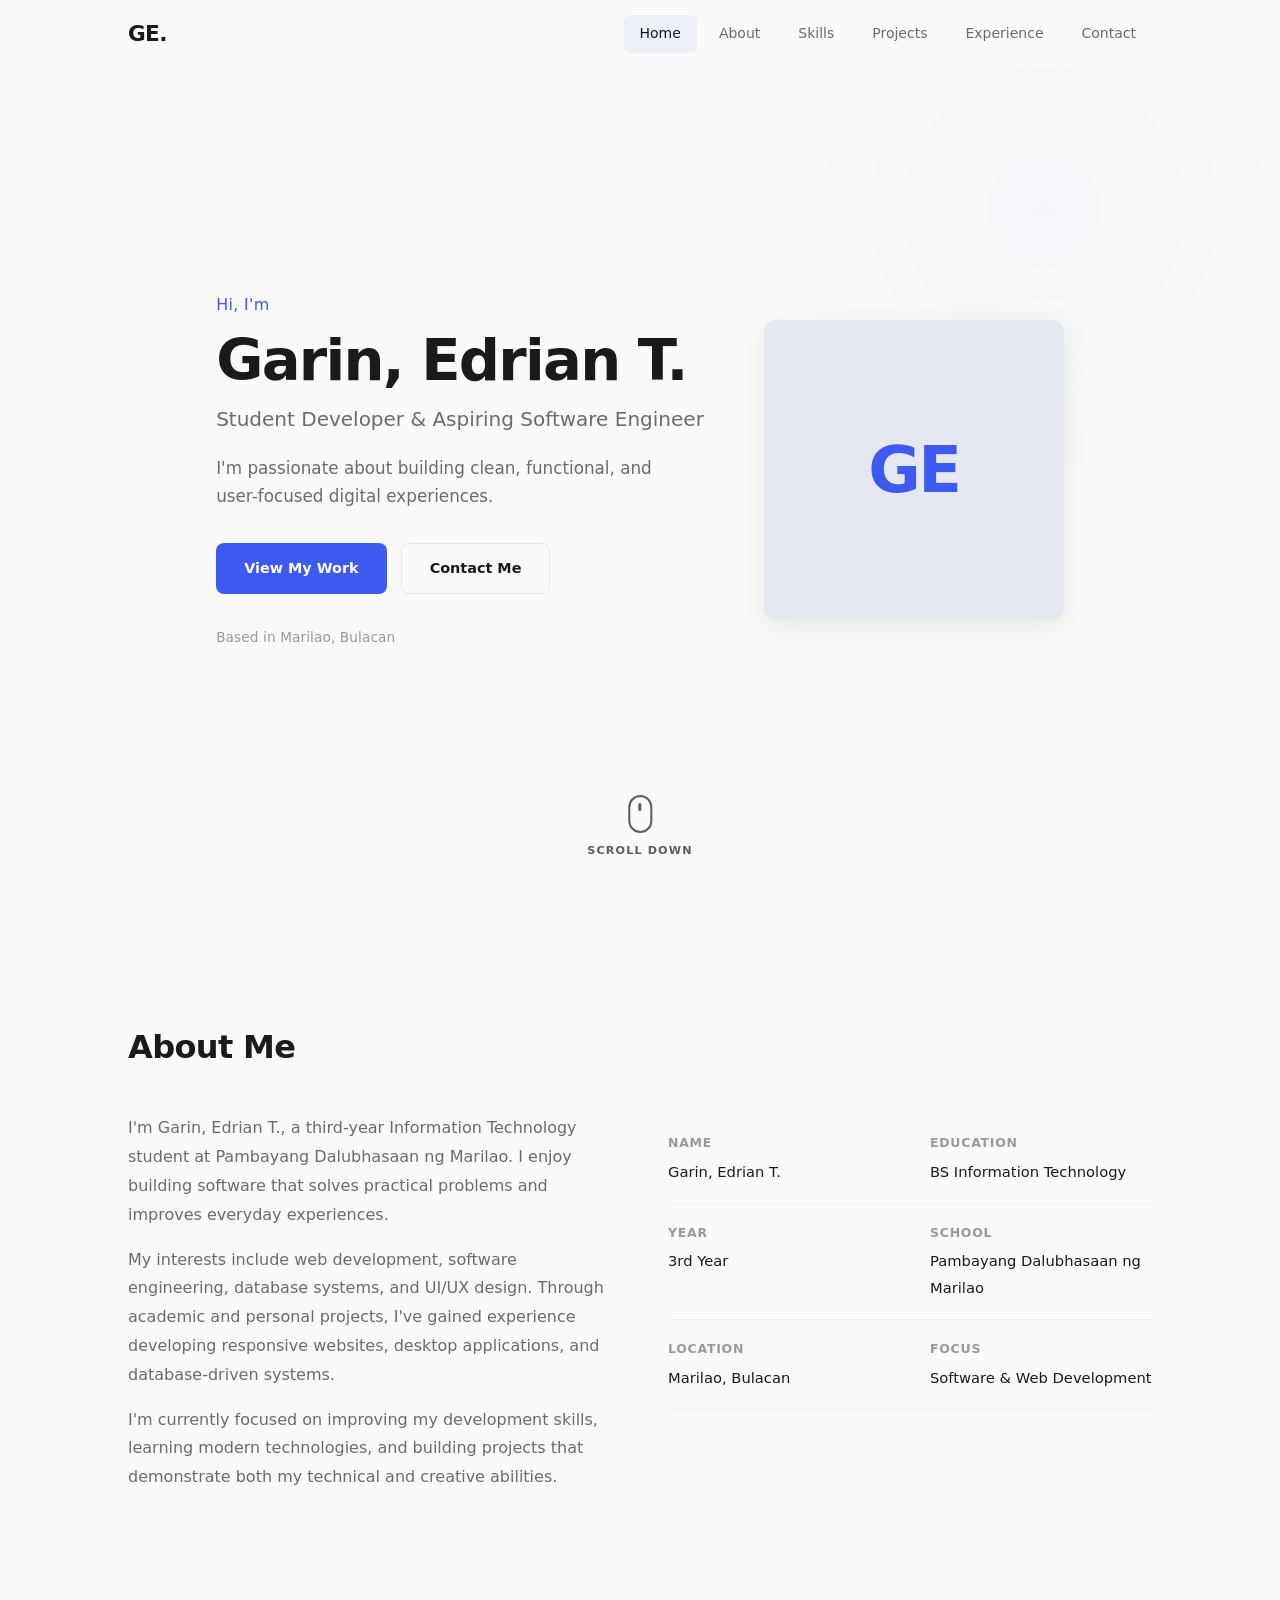
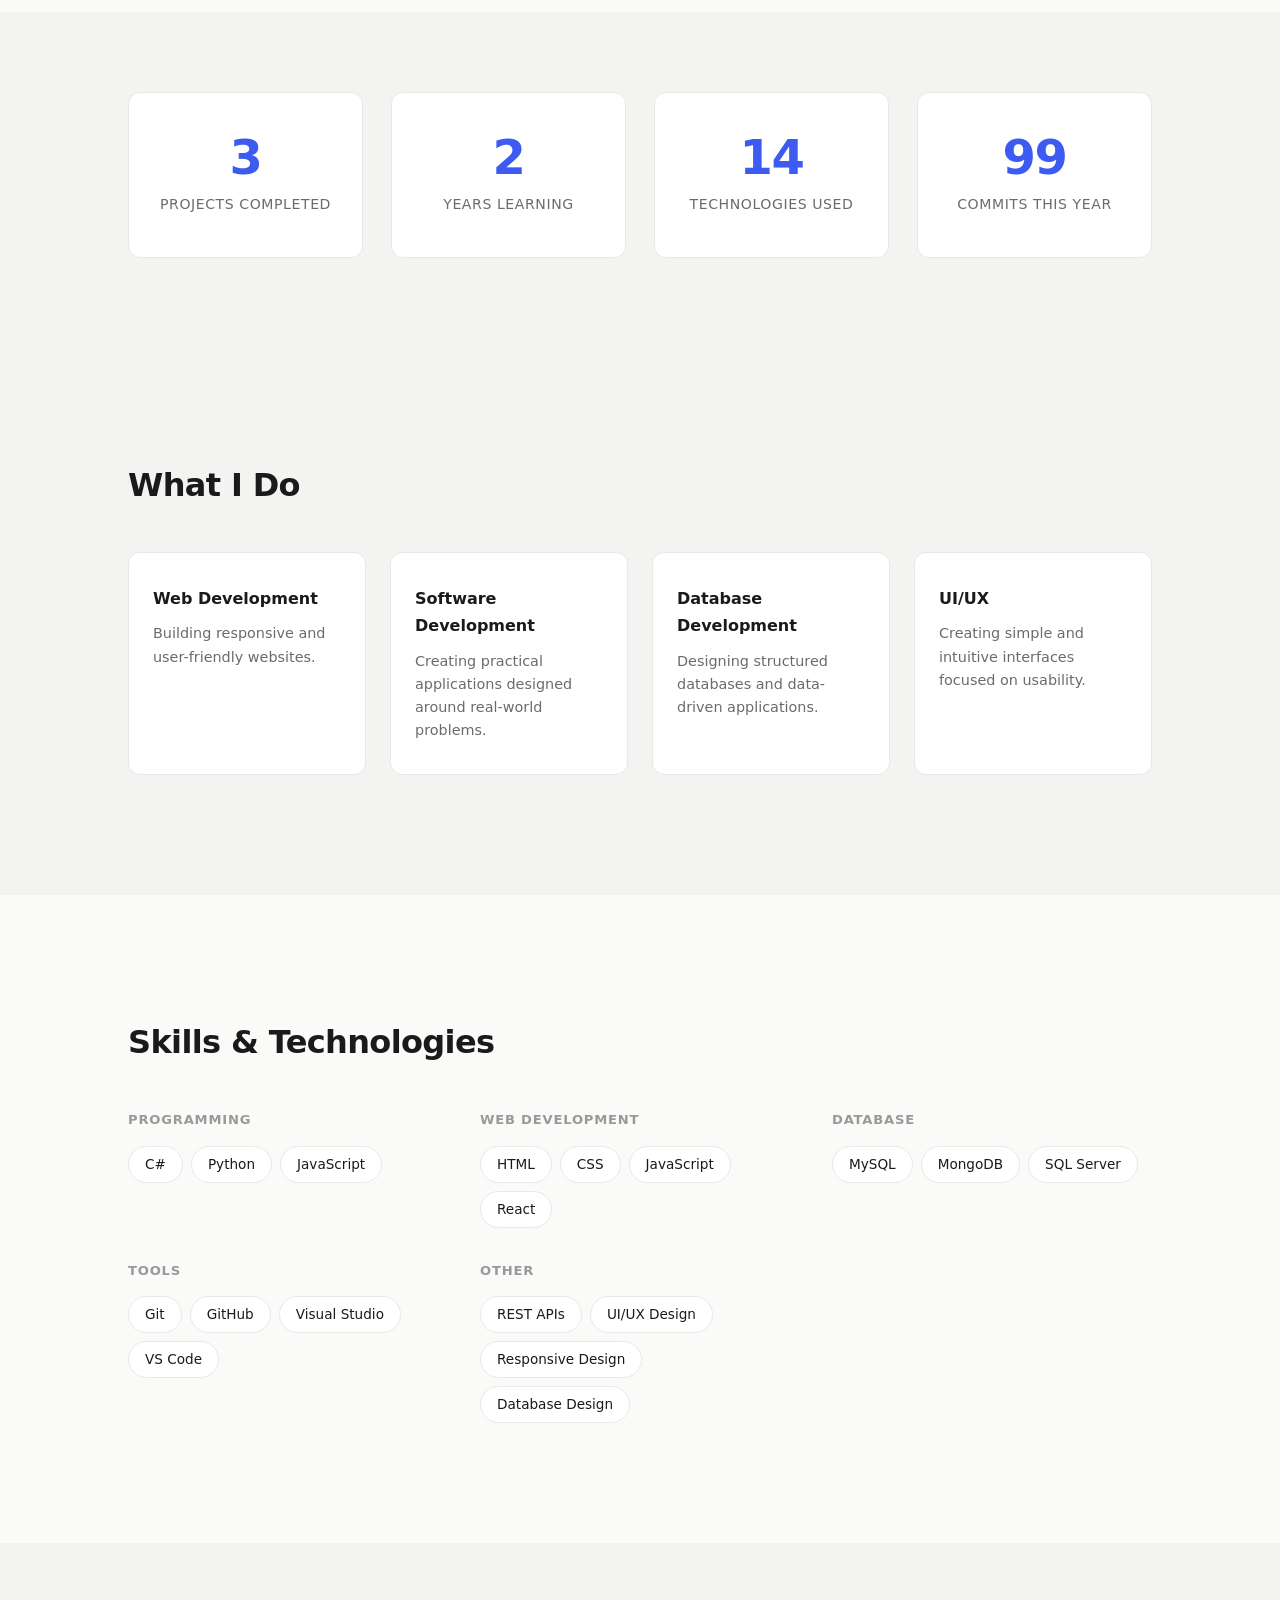
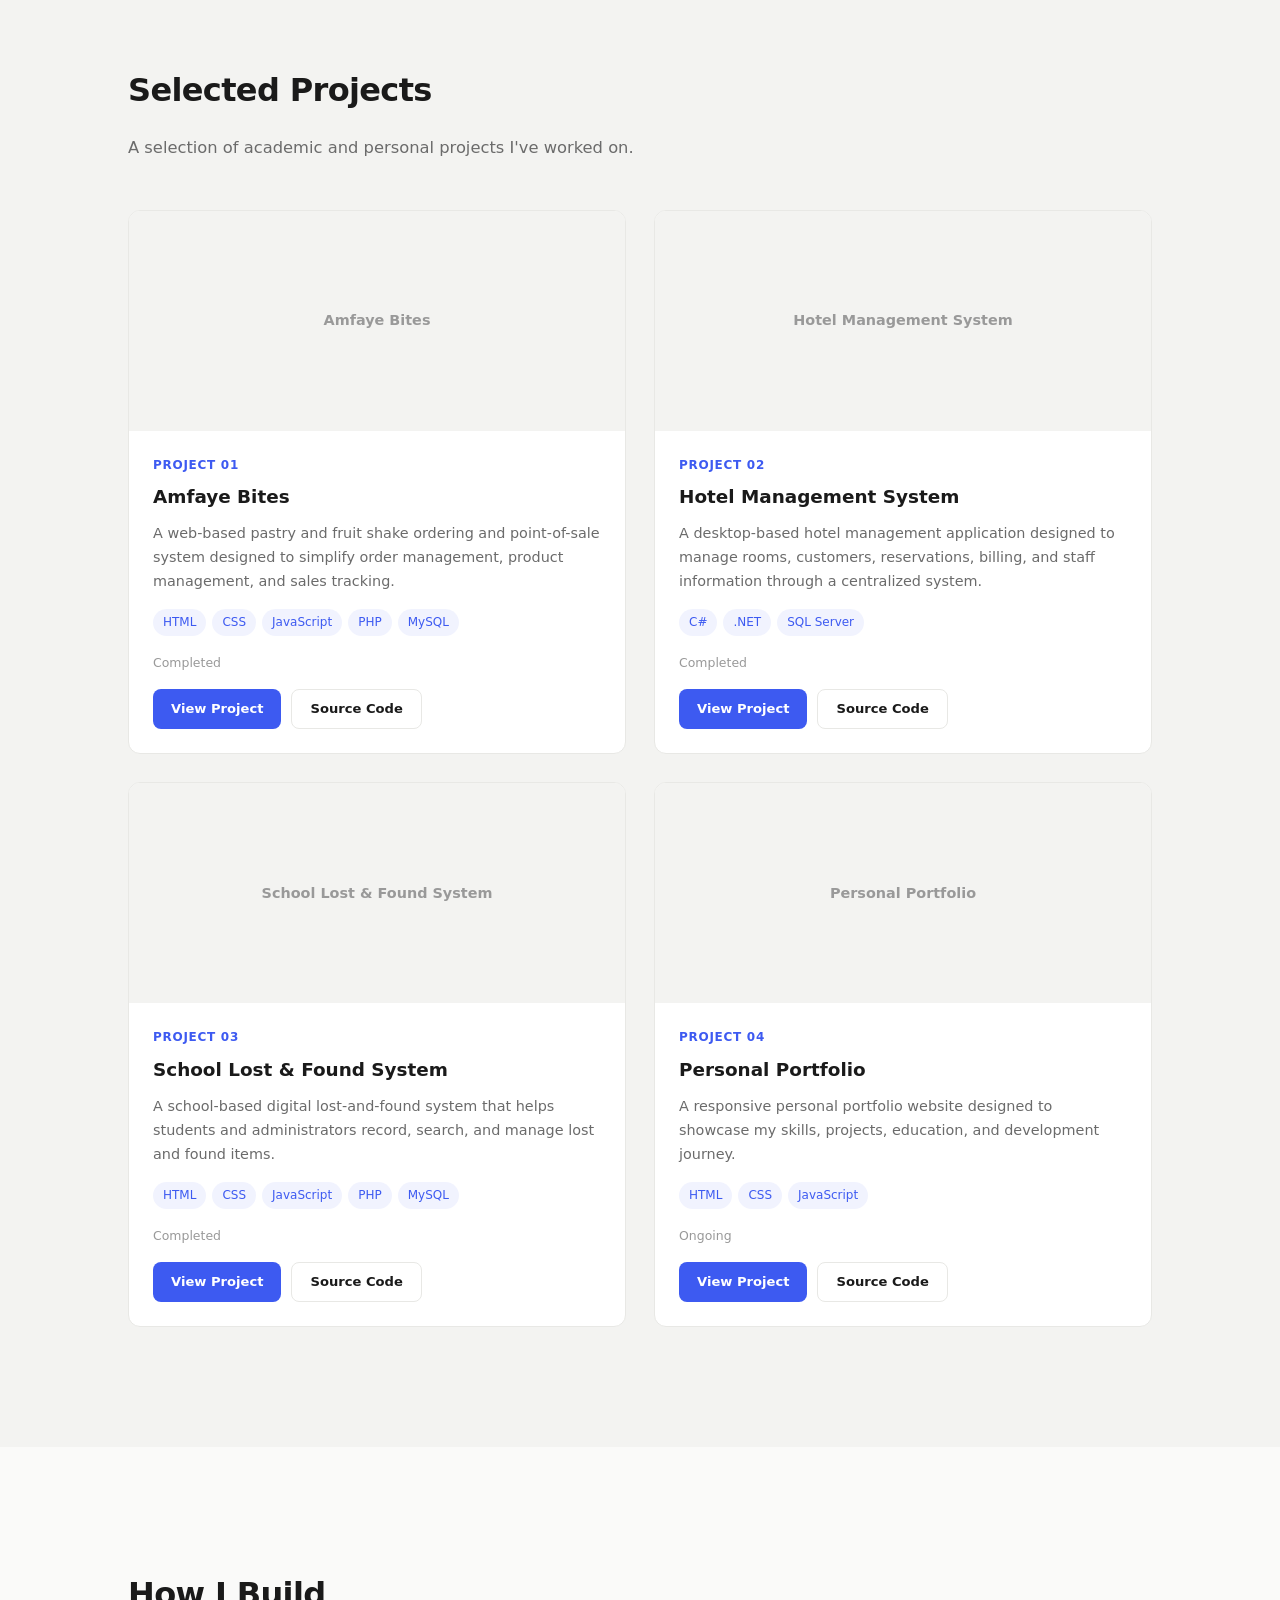
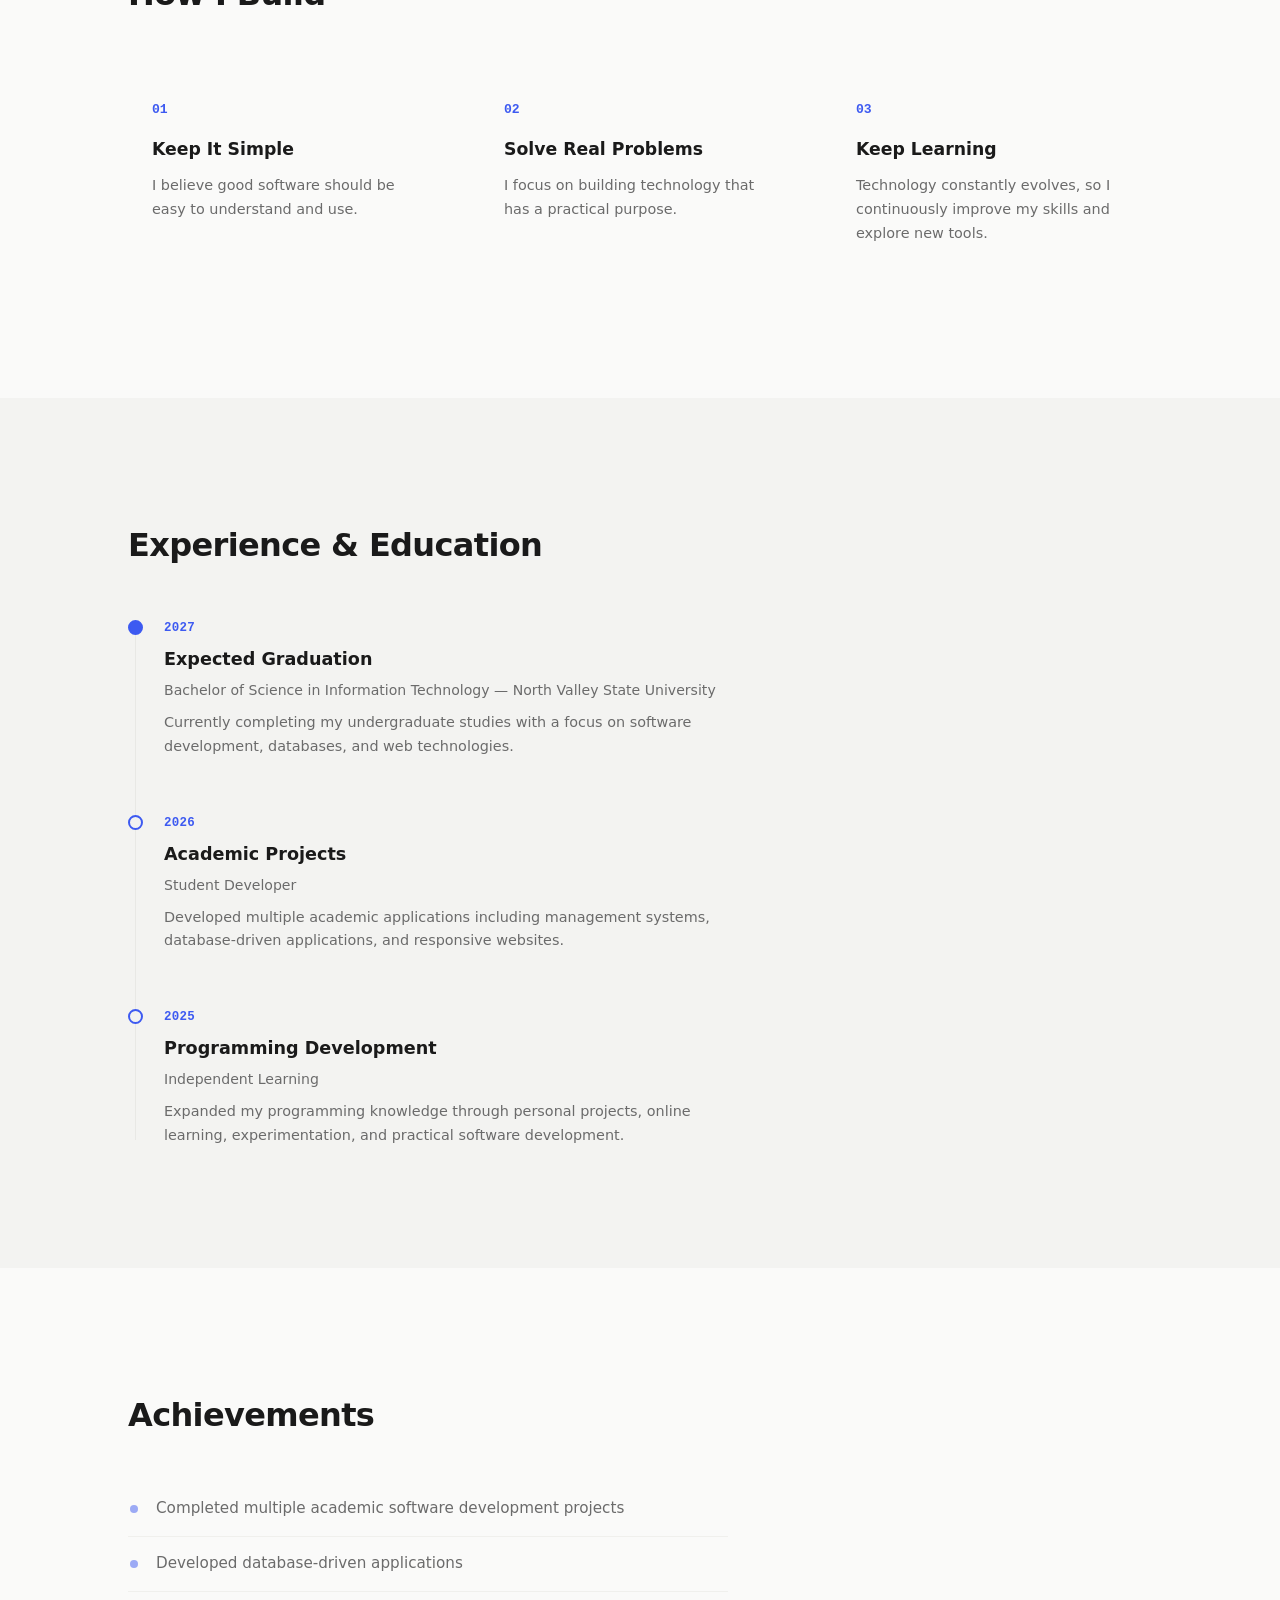
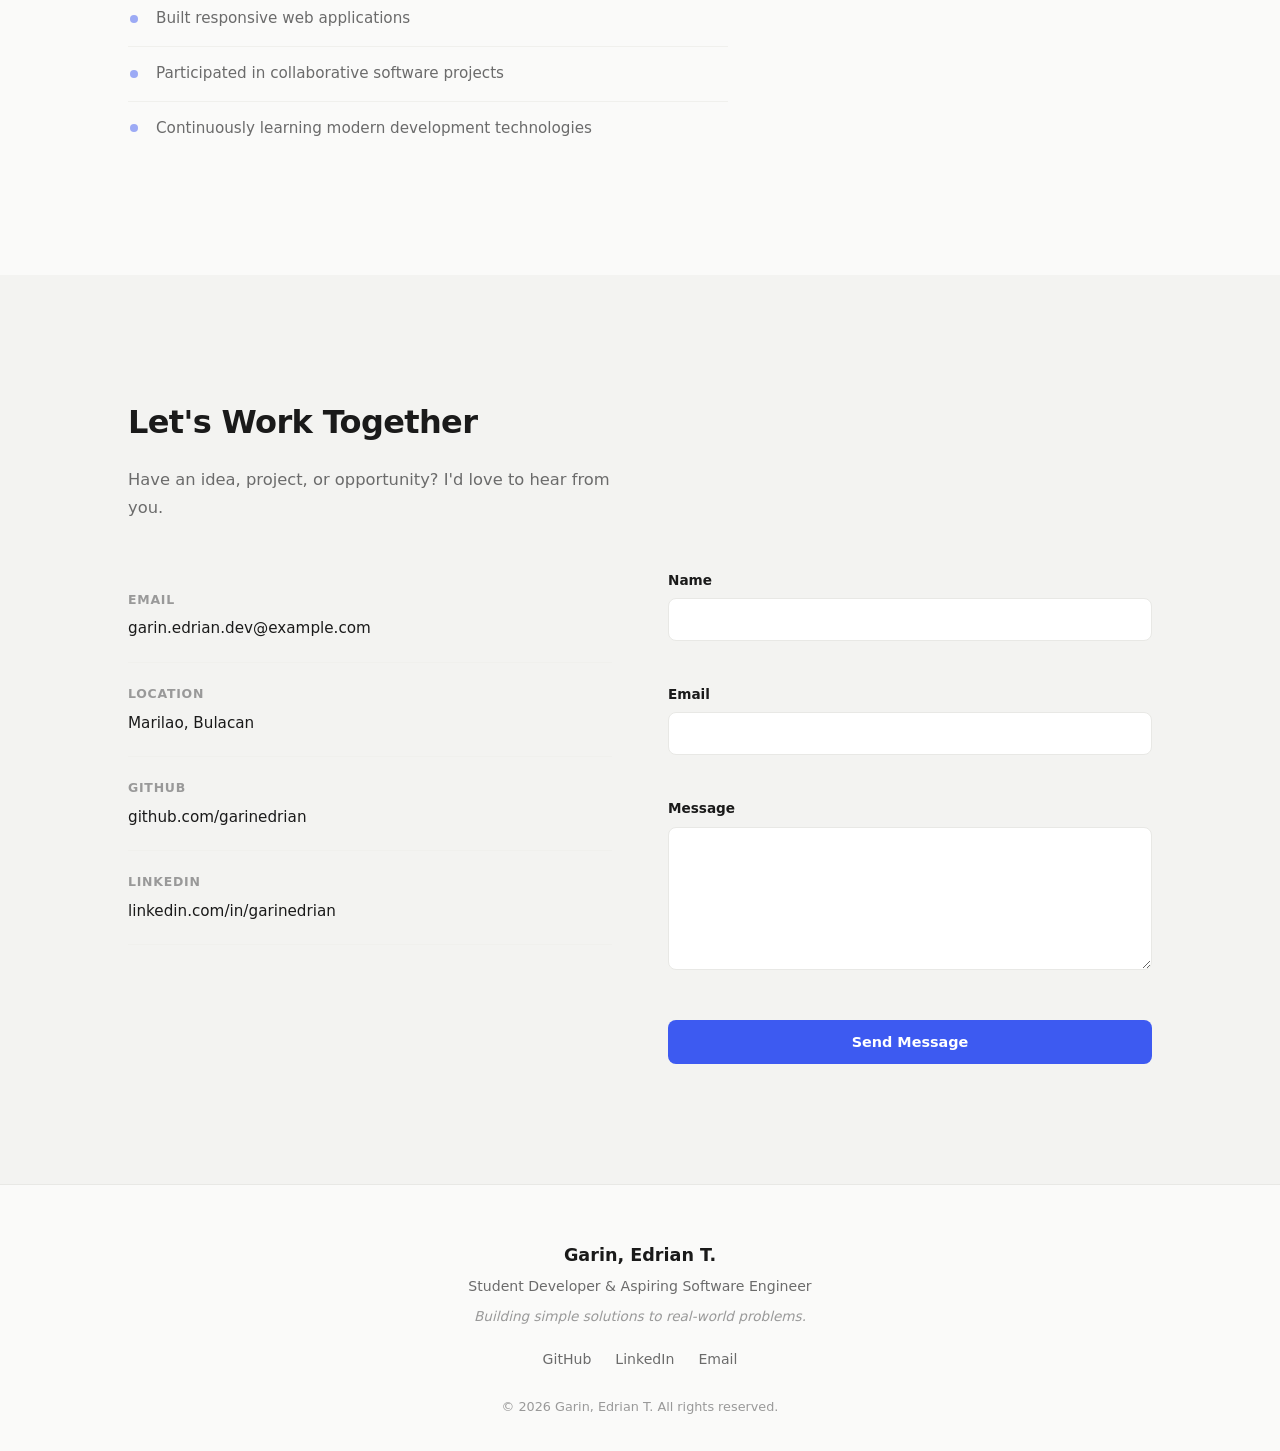
==== commit 9acc1a88: "hhe" ====
--- a/index.html
+++ b/index.html
@@ -1,4 +1,3 @@
-<<<<<<< HEAD
 <!DOCTYPE html>
 <html lang="en">
 <head>
@@ -367,1024 +366,3 @@
   <script src="app.js"></script>
 </body>
 </html>
-=======
-<!DOCTYPE html>
-<html lang="en">
-<head>
-    <meta charset="UTF-8">
-    <meta name="viewport" content="width=device-width, initial-scale=1.0">
-    <title>Document</title>
-    <link rel="stylesheet" href="style.css">
-</head>
-<body>
-    <div class="container">
-<svg version="1.1" id="Layer_1" xmlns="http://www.w3.org/2000/svg" xmlns:xlink="http://www.w3.org/1999/xlink" x="0px" y="0px"
-	 viewBox="0 0 1536.2 755.1" style="enable-background:new 0 0 1536.2 755.1;" xml:space="preserve">
-<style type="text/css">
-	.st0{fill:#E6E7E8;}
-	.st1{fill:#D1D3D4;}
-	.st2{fill:#F4F4F4;}
-	.st3{fill:#BCBEC0;}
-	.st4{fill:#231F20;}
-	.st5{fill:#FFFFFF;}
-	.st6{fill:#D36866;}
-	.st7{fill:#C2C4C6;}
-	.st8{fill:#DBDBDB;}
-	.st9{fill:#A7A9AC;}
-	.st10{fill:#808285;}
-</style>
-<rect x="96.7" y="27.1" class="st0" width="157.4" height="471.6"/>
-<rect x="458.3" class="st0" width="157.4" height="471.6"/>
-<polygon class="st1" points="489.6,475.3 219.3,475.3 219.3,72.3 216,68.8 216,51.3 464,51.3 489.6,90.7 "/>
-<path class="st2" d="M1482.2,755.1H54c-36.8,0-62.8-36.1-51.2-71l36.3-108.5h1458l36.3,108.5C1545,719,1519,755.1,1482.2,755.1z"/>
-<g>
-	<g>
-		<g>
-			<g>
-				<polygon class="st1" points="95.8,582.5 77.8,582.5 77.8,452.9 86.8,438.5 95.8,452.9 				"/>
-				<path class="st3" d="M84.4,583.4l-1-0.1c0-0.3,2.1-31,0.7-40.1c-1.4-9.2-0.7-21.2-0.1-23.6c0.4-1.6,2.1-63.2,0.7-77.7l1-0.1
-					c1.2,13-0.1,75.6-0.7,78.1c-0.6,2.1-1.3,14.1,0.1,23.2C86.5,552.3,84.5,582.1,84.4,583.4z"/>
-				<path class="st3" d="M89.5,583.4l-1-0.1c3.1-36.8,1.2-84.2,0.3-104.5c-0.1-3.3-0.2-6-0.3-7.7c-0.4-12.6,1.4-27.8,1.4-28l1,0.1
-					c0,0.2-1.7,15.3-1.4,27.8c0.1,1.8,0.2,4.4,0.3,7.7C90.6,499.1,92.5,546.6,89.5,583.4z"/>
-				<path class="st4" d="M98.3,585h-23V452.2l11.5-18.4l11.5,18.4V585z M80.3,580h13V453.6l-6.5-10.4l-6.5,10.4V580z"/>
-			</g>
-			<g>
-				<polygon class="st1" points="114.3,582.5 96.3,582.5 96.3,452.9 105.3,438.5 114.3,452.9 				"/>
-				<path class="st3" d="M102.9,583.4l-1-0.1c0-0.3,2.1-31,0.7-40.1c-1.4-9.2-0.7-21.2-0.1-23.6c0.4-1.6,2.1-63.2,0.7-77.7l1-0.1
-					c1.2,13-0.1,75.6-0.7,78.1c-0.6,2.1-1.3,14.1,0.1,23.2C105,552.3,103,582.1,102.9,583.4z"/>
-				<path class="st3" d="M108,583.4l-1-0.1c3.1-36.8,1.2-84.2,0.3-104.4c-0.1-3.3-0.2-6-0.3-7.7c-0.4-12.6,1.4-27.8,1.4-28l1,0.1
-					c0,0.2-1.7,15.3-1.4,27.8c0.1,1.8,0.2,4.4,0.3,7.7C109.1,499.1,111,546.6,108,583.4z"/>
-				<path class="st4" d="M116.8,585h-23V452.2l11.5-18.4l11.5,18.4V585z M98.8,580h13V453.6l-6.5-10.4l-6.5,10.4V580z"/>
-			</g>
-			<g>
-				<polygon class="st1" points="132.8,582.5 114.8,582.5 114.8,452.9 123.8,438.5 132.8,452.9 				"/>
-				<path class="st3" d="M121.4,583.4l-1-0.1c0-0.3,2.1-31,0.7-40.1c-1.4-9.2-0.7-21.2-0.1-23.6c0.4-1.6,2.1-63.2,0.7-77.7l1-0.1
-					c1.2,13-0.1,75.6-0.7,78.1c-0.6,2.1-1.3,14.1,0.1,23.2C123.5,552.3,121.5,582.1,121.4,583.4z"/>
-				<path class="st3" d="M126.5,583.4l-1-0.1c3.1-36.8,1.2-84.2,0.3-104.5c-0.1-3.3-0.2-6-0.3-7.7c-0.4-12.6,1.4-27.8,1.4-28l1,0.1
-					c0,0.2-1.7,15.3-1.4,27.8c0.1,1.8,0.2,4.4,0.3,7.7C127.6,499.1,129.6,546.6,126.5,583.4z"/>
-				<path class="st4" d="M135.3,585h-23V452.2l11.5-18.4l11.5,18.4V585z M117.3,580h13V453.6l-6.5-10.4l-6.5,10.4V580z"/>
-			</g>
-			<g>
-				<polygon class="st1" points="151.3,582.5 133.3,582.5 133.3,452.9 142.3,438.5 151.3,452.9 				"/>
-				<path class="st3" d="M139.9,583.4l-1-0.1c0-0.3,2.1-31,0.7-40.1c-1.4-9.2-0.7-21.2-0.1-23.6c0.4-1.6,2.1-63.2,0.7-77.7l1-0.1
-					c1.2,13-0.1,75.6-0.7,78.1c-0.6,2.1-1.3,14.1,0.1,23.2C142.1,552.3,140,582.1,139.9,583.4z"/>
-				<path class="st3" d="M145,583.4l-1-0.1c3.1-36.8,1.2-84.2,0.3-104.5c-0.1-3.3-0.2-6-0.3-7.7c-0.4-12.6,1.4-27.8,1.4-28l1,0.1
-					c0,0.2-1.7,15.3-1.4,27.8c0.1,1.8,0.2,4.4,0.3,7.7C146.1,499.1,148.1,546.6,145,583.4z"/>
-				<path class="st4" d="M153.8,585h-23V452.2l11.5-18.4l11.5,18.4V585z M135.8,580h13V453.6l-6.5-10.4l-6.5,10.4V580z"/>
-			</g>
-			<g>
-				<polygon class="st1" points="169.3,582.5 151.3,582.5 151.3,452.9 160.3,438.5 169.3,452.9 				"/>
-				<path class="st3" d="M157.9,583.4l-1-0.1c0-0.3,2.1-31,0.7-40.1c-1.4-9.2-0.7-21.2-0.1-23.6c0.4-1.6,2.1-63.2,0.7-77.7l1-0.1
-					c1.2,13-0.1,75.6-0.7,78.1c-0.6,2.1-1.3,14.1,0.1,23.2C160.1,552.3,158,582.1,157.9,583.4z"/>
-				<path class="st3" d="M163,583.4l-1-0.1c3.1-36.8,1.2-84.2,0.3-104.5c-0.1-3.3-0.2-6-0.3-7.7c-0.4-12.6,1.4-27.8,1.4-28l1,0.1
-					c0,0.2-1.7,15.3-1.4,27.8c0.1,1.8,0.2,4.4,0.3,7.7C164.1,499.1,166.1,546.6,163,583.4z"/>
-				<path class="st4" d="M171.8,585h-23V452.2l11.5-18.4l11.5,18.4V585z M153.8,580h13V453.6l-6.5-10.4l-6.5,10.4V580z"/>
-			</g>
-			<g>
-				<polygon class="st1" points="187.8,582.5 169.8,582.5 169.8,452.9 178.8,438.5 187.8,452.9 				"/>
-				<path class="st3" d="M176.4,583.4l-1-0.1c0-0.3,2.1-31,0.7-40.1c-1.4-9.2-0.7-21.2-0.1-23.6c0.4-1.6,2.1-63.2,0.7-77.7l1-0.1
-					c1.2,13-0.1,75.6-0.7,78.1c-0.6,2.1-1.3,14.1,0.1,23.2C178.6,552.3,176.5,582.1,176.4,583.4z"/>
-				<path class="st3" d="M181.5,583.4l-1-0.1c3.1-36.8,1.2-84.2,0.3-104.5c-0.1-3.3-0.2-6-0.3-7.7c-0.4-12.6,1.4-27.8,1.4-28l1,0.1
-					c0,0.2-1.7,15.3-1.4,27.8c0.1,1.8,0.2,4.4,0.3,7.7C182.7,499.1,184.6,546.6,181.5,583.4z"/>
-				<path class="st4" d="M190.3,585h-23V452.2l11.5-18.4l11.5,18.4V585z M172.3,580h13V453.6l-6.5-10.4l-6.5,10.4V580z"/>
-			</g>
-			<g>
-				<polygon class="st1" points="206.3,582.5 188.3,582.5 188.3,452.9 197.3,438.5 206.3,452.9 				"/>
-				<path class="st3" d="M194.9,583.4l-1-0.1c0-0.3,2.1-31,0.7-40.1c-1.4-9.2-0.7-21.2-0.1-23.6c0.4-1.6,2.1-63.2,0.7-77.7l1-0.1
-					c1.2,13-0.1,75.6-0.7,78.1c-0.6,2.1-1.3,14.1,0.1,23.2C197.1,552.3,195,582.1,194.9,583.4z"/>
-				<path class="st3" d="M200,583.4l-1-0.1c3.1-36.8,1.2-84.2,0.3-104.5c-0.1-3.3-0.2-6-0.3-7.7c-0.4-12.6,1.4-27.8,1.4-28l1,0.1
-					c0,0.2-1.7,15.3-1.4,27.8c0.1,1.8,0.2,4.4,0.3,7.7C201.2,499.1,203.1,546.6,200,583.4z"/>
-				<path class="st4" d="M208.8,585h-23V452.2l11.5-18.4l11.5,18.4V585z M190.8,580h13V453.6l-6.5-10.4l-6.5,10.4V580z"/>
-			</g>
-			<g>
-				<polygon class="st1" points="224.8,582.5 206.8,582.5 206.8,452.9 215.8,438.5 224.8,452.9 				"/>
-				<path class="st3" d="M213.5,583.4l-1-0.1c0-0.3,2.1-31,0.7-40.1c-1.4-9.2-0.7-21.2-0.1-23.6c0.4-1.6,2.1-63.2,0.7-77.7l1-0.1
-					c1.2,13-0.1,75.6-0.7,78.1c-0.6,2.1-1.3,14.1,0.1,23.2C215.6,552.3,213.5,582.1,213.5,583.4z"/>
-				<path class="st3" d="M218.5,583.4l-1-0.1c3.1-36.8,1.2-84.2,0.3-104.4c-0.1-3.3-0.2-6-0.3-7.7c-0.4-12.6,1.4-27.8,1.4-28l1,0.1
-					c0,0.2-1.7,15.3-1.4,27.8c0.1,1.8,0.2,4.4,0.3,7.7C219.7,499.1,221.6,546.6,218.5,583.4z"/>
-				<path class="st4" d="M227.3,585h-23V452.2l11.5-18.4l11.5,18.4V585z M209.3,580h13V453.6l-6.5-10.4l-6.5,10.4V580z"/>
-			</g>
-		</g>
-		<g>
-			<g>
-				<polygon class="st1" points="243.1,582.5 225.1,582.5 225.1,452.9 234.1,438.5 243.1,452.9 				"/>
-				<path class="st3" d="M231.8,583.4l-1-0.1c0-0.3,2.1-31,0.7-40.1c-1.4-9.2-0.7-21.2-0.1-23.6c0.4-1.6,2.1-63.2,0.7-77.7l1-0.1
-					c1.2,13-0.1,75.6-0.7,78.1c-0.6,2.1-1.3,14.1,0.1,23.2C233.9,552.3,231.8,582.1,231.8,583.4z"/>
-				<path class="st3" d="M236.8,583.4l-1-0.1c3.1-36.8,1.2-84.2,0.3-104.5c-0.1-3.3-0.2-6-0.3-7.7c-0.4-12.6,1.4-27.8,1.4-28l1,0.1
-					c0,0.2-1.7,15.3-1.4,27.8c0.1,1.8,0.2,4.4,0.3,7.7C238,499.1,239.9,546.6,236.8,583.4z"/>
-				<path class="st4" d="M245.6,585h-23V452.2l11.5-18.4l11.5,18.4V585z M227.6,580h13V453.6l-6.5-10.4l-6.5,10.4V580z"/>
-			</g>
-			<g>
-				<polygon class="st1" points="261.6,582.5 243.6,582.5 243.6,452.9 252.6,438.5 261.6,452.9 				"/>
-				<path class="st3" d="M250.3,583.4l-1-0.1c0-0.3,2.1-31,0.7-40.1c-1.4-9.2-0.7-21.2-0.1-23.6c0.4-1.6,2.1-63.2,0.7-77.7l1-0.1
-					c1.2,13-0.1,75.6-0.7,78.1c-0.6,2.1-1.3,14.1,0.1,23.2C252.4,552.3,250.3,582.1,250.3,583.4z"/>
-				<path class="st3" d="M255.3,583.4l-1-0.1c3.1-36.8,1.2-84.2,0.3-104.5c-0.1-3.3-0.2-6-0.3-7.7c-0.4-12.6,1.4-27.8,1.4-28l1,0.1
-					c0,0.2-1.7,15.3-1.4,27.8c0.1,1.8,0.2,4.4,0.3,7.7C256.5,499.1,258.4,546.6,255.3,583.4z"/>
-				<path class="st4" d="M264.1,585h-23V452.2l11.5-18.4l11.5,18.4V585z M246.1,580h13V453.6l-6.5-10.4l-6.5,10.4V580z"/>
-			</g>
-			<g>
-				<polygon class="st1" points="280.1,582.5 262.1,582.5 262.1,452.9 271.1,438.5 280.1,452.9 				"/>
-				<path class="st3" d="M268.8,583.4l-1-0.1c0-0.3,2.1-31,0.7-40.1c-1.4-9.2-0.7-21.2-0.1-23.6c0.4-1.6,2.1-63.2,0.7-77.7l1-0.1
-					c1.2,13-0.1,75.6-0.7,78.1c-0.6,2.1-1.3,14.1,0.1,23.2C270.9,552.3,268.9,582.1,268.8,583.4z"/>
-				<path class="st3" d="M273.8,583.4l-1-0.1c3.1-36.8,1.2-84.2,0.3-104.5c-0.1-3.3-0.2-6-0.3-7.7c-0.4-12.6,1.4-27.8,1.4-28l1,0.1
-					c0,0.2-1.7,15.3-1.4,27.8c0.1,1.8,0.2,4.4,0.3,7.7C275,499.1,276.9,546.6,273.8,583.4z"/>
-				<path class="st4" d="M282.6,585h-23V452.2l11.5-18.4l11.5,18.4V585z M264.6,580h13V453.6l-6.5-10.4l-6.5,10.4V580z"/>
-			</g>
-			<g>
-				<polygon class="st1" points="298.6,582.5 280.6,582.5 280.6,452.9 289.6,438.5 298.6,452.9 				"/>
-				<path class="st3" d="M287.3,583.4l-1-0.1c0-0.3,2.1-31,0.7-40.1c-1.4-9.2-0.7-21.2-0.1-23.6c0.4-1.6,2.1-63.2,0.7-77.7l1-0.1
-					c1.2,13-0.1,75.6-0.7,78.1c-0.6,2.1-1.3,14.1,0.1,23.2C289.4,552.3,287.4,582.1,287.3,583.4z"/>
-				<path class="st3" d="M292.3,583.4l-1-0.1c3.1-36.8,1.2-84.2,0.3-104.4c-0.1-3.3-0.2-6-0.3-7.7c-0.4-12.6,1.4-27.8,1.4-28l1,0.1
-					c0,0.2-1.7,15.3-1.4,27.8c0.1,1.8,0.2,4.4,0.3,7.7C293.5,499.1,295.4,546.6,292.3,583.4z"/>
-				<path class="st4" d="M301.1,585h-23V452.2l11.5-18.4l11.5,18.4V585z M283.1,580h13V453.6l-6.5-10.4l-6.5,10.4V580z"/>
-			</g>
-			<g>
-				<polygon class="st1" points="316.6,582.5 298.6,582.5 298.6,452.9 307.6,438.5 316.6,452.9 				"/>
-				<path class="st3" d="M305.3,583.4l-1-0.1c0-0.3,2.1-31,0.7-40.1c-1.4-9.2-0.7-21.2-0.1-23.6c0.4-1.6,2.1-63.2,0.7-77.7l1-0.1
-					c1.2,13-0.1,75.6-0.7,78.1c-0.6,2.1-1.3,14.1,0.1,23.2C307.4,552.3,305.4,582.1,305.3,583.4z"/>
-				<path class="st3" d="M310.3,583.4l-1-0.1c3.1-36.8,1.2-84.2,0.3-104.4c-0.1-3.3-0.2-6-0.3-7.7c-0.4-12.6,1.4-27.8,1.4-28l1,0.1
-					c0,0.2-1.7,15.3-1.4,27.8c0.1,1.8,0.2,4.4,0.3,7.7C311.5,499.1,313.4,546.6,310.3,583.4z"/>
-				<path class="st4" d="M319.1,585h-23V452.2l11.5-18.4l11.5,18.4V585z M301.1,580h13V453.6l-6.5-10.4l-6.5,10.4V580z"/>
-			</g>
-			<g>
-				<polygon class="st1" points="335.1,582.5 317.1,582.5 317.1,452.9 326.1,438.5 335.1,452.9 				"/>
-				<path class="st3" d="M323.8,583.4l-1-0.1c0-0.3,2.1-31,0.7-40.1c-1.4-9.2-0.7-21.2-0.1-23.6c0.4-1.6,2.1-63.2,0.7-77.7l1-0.1
-					c1.2,13-0.1,75.6-0.7,78.1c-0.6,2.1-1.3,14.1,0.1,23.2C325.9,552.3,323.9,582.1,323.8,583.4z"/>
-				<path class="st3" d="M328.8,583.4l-1-0.1c3.1-36.8,1.2-84.2,0.3-104.5c-0.1-3.3-0.2-6-0.3-7.7c-0.4-12.6,1.4-27.8,1.4-28l1,0.1
-					c0,0.2-1.7,15.3-1.4,27.8c0.1,1.8,0.2,4.4,0.3,7.7C330,499.1,331.9,546.6,328.8,583.4z"/>
-				<path class="st4" d="M337.6,585h-23V452.2l11.5-18.4l11.5,18.4V585z M319.6,580h13V453.6l-6.5-10.4l-6.5,10.4V580z"/>
-			</g>
-			<g>
-				<polygon class="st1" points="353.6,582.5 335.6,582.5 335.6,452.9 344.6,438.5 353.6,452.9 				"/>
-				<path class="st3" d="M342.3,583.4l-1-0.1c0-0.3,2.1-31,0.7-40.1c-1.4-9.2-0.7-21.2-0.1-23.6c0.4-1.6,2.1-63.2,0.7-77.7l1-0.1
-					c1.2,13-0.1,75.6-0.7,78.1c-0.6,2.1-1.3,14.1,0.1,23.2C344.4,552.3,342.4,582.1,342.3,583.4z"/>
-				<path class="st3" d="M347.3,583.4l-1-0.1c3.1-36.8,1.2-84.2,0.3-104.5c-0.1-3.3-0.2-6-0.3-7.7c-0.4-12.6,1.4-27.8,1.4-28l1,0.1
-					c0,0.2-1.7,15.3-1.4,27.8c0.1,1.8,0.2,4.4,0.3,7.7C348.5,499.1,350.4,546.6,347.3,583.4z"/>
-				<path class="st4" d="M356.1,585h-23V452.2l11.5-18.4l11.5,18.4V585z M338.1,580h13V453.6l-6.5-10.4l-6.5,10.4V580z"/>
-			</g>
-			<g>
-				<polygon class="st1" points="372.1,582.5 354.1,582.5 354.1,452.9 363.1,438.5 372.1,452.9 				"/>
-				<path class="st3" d="M360.8,583.4l-1-0.1c0-0.3,2.1-31,0.7-40.1c-1.4-9.2-0.7-21.2-0.1-23.6c0.4-1.6,2.1-63.2,0.7-77.7l1-0.1
-					c1.2,13-0.1,75.6-0.7,78.1c-0.6,2.1-1.3,14.1,0.1,23.2C362.9,552.3,360.9,582.1,360.8,583.4z"/>
-				<path class="st3" d="M365.8,583.4l-1-0.1c3.1-36.8,1.2-84.2,0.3-104.5c-0.1-3.3-0.2-6-0.3-7.7c-0.4-12.6,1.4-27.8,1.4-28l1,0.1
-					c0,0.2-1.7,15.3-1.4,27.8c0.1,1.8,0.2,4.4,0.3,7.7C367,499.1,368.9,546.6,365.8,583.4z"/>
-				<path class="st4" d="M374.6,585h-23V452.2l11.5-18.4l11.5,18.4V585z M356.6,580h13V453.6l-6.5-10.4l-6.5,10.4V580z"/>
-			</g>
-		</g>
-	</g>
-	<g>
-		<g>
-			<g>
-				<polygon class="st1" points="390.6,582.4 372.6,582.4 372.6,452.8 381.6,438.4 390.6,452.8 				"/>
-				<path class="st3" d="M379.2,583.3l-1-0.1c0-0.3,2.1-31,0.7-40.1c-1.4-9.2-0.7-21.2-0.1-23.6c0.4-1.6,2.1-63.2,0.7-77.7l1-0.1
-					c1.2,13-0.1,75.6-0.7,78.1c-0.6,2.1-1.3,14.1,0.1,23.2C381.4,552.2,379.3,582.1,379.2,583.3z"/>
-				<path class="st3" d="M384.3,583.3l-1-0.1c3.1-36.8,1.2-84.2,0.3-104.5c-0.1-3.3-0.2-6-0.3-7.7c-0.4-12.6,1.4-27.8,1.4-28l1,0.1
-					c0,0.2-1.7,15.3-1.4,27.8c0.1,1.8,0.2,4.4,0.3,7.7C385.5,499,387.4,546.5,384.3,583.3z"/>
-				<path class="st4" d="M393.1,584.9h-23V452.1l11.5-18.4l11.5,18.4V584.9z M375.1,579.9h13V453.5l-6.5-10.4l-6.5,10.4V579.9z"/>
-			</g>
-			<g>
-				<polygon class="st1" points="409.1,582.4 391.1,582.4 391.1,452.8 400.1,438.4 409.1,452.8 				"/>
-				<path class="st3" d="M397.7,583.3l-1-0.1c0-0.3,2.1-31,0.7-40.1c-1.4-9.2-0.7-21.2-0.1-23.6c0.4-1.6,2.1-63.2,0.7-77.7l1-0.1
-					c1.2,13-0.1,75.6-0.7,78.1c-0.6,2.1-1.3,14.1,0.1,23.2C399.9,552.2,397.8,582.1,397.7,583.3z"/>
-				<path class="st3" d="M402.8,583.3l-1-0.1c3.1-36.8,1.2-84.2,0.3-104.5c-0.1-3.3-0.2-6-0.3-7.7c-0.4-12.6,1.4-27.8,1.4-28l1,0.1
-					c0,0.2-1.7,15.3-1.4,27.8c0.1,1.8,0.2,4.4,0.3,7.7C404,499,405.9,546.5,402.8,583.3z"/>
-				<path class="st4" d="M411.6,584.9h-23V452.1l11.5-18.4l11.5,18.4V584.9z M393.6,579.9h13V453.5l-6.5-10.4l-6.5,10.4V579.9z"/>
-			</g>
-			<g>
-				<polygon class="st1" points="427.6,582.4 409.6,582.4 409.6,452.8 418.6,438.4 427.6,452.8 				"/>
-				<path class="st3" d="M416.3,583.3l-1-0.1c0-0.3,2.1-31,0.7-40.1c-1.4-9.2-0.7-21.2-0.1-23.6c0.4-1.6,2.1-63.2,0.7-77.7l1-0.1
-					c1.2,13-0.1,75.6-0.7,78.1c-0.6,2.1-1.3,14.1,0.1,23.2C418.4,552.2,416.3,582.1,416.3,583.3z"/>
-				<path class="st3" d="M421.3,583.3l-1-0.1c3.1-36.8,1.2-84.2,0.3-104.5c-0.1-3.3-0.2-6-0.3-7.7c-0.4-12.6,1.4-27.8,1.4-28l1,0.1
-					c0,0.2-1.7,15.3-1.4,27.8c0.1,1.8,0.2,4.4,0.3,7.7C422.5,499,424.4,546.5,421.3,583.3z"/>
-				<path class="st4" d="M430.1,584.9h-23V452.1l11.5-18.4l11.5,18.4V584.9z M412.1,579.9h13V453.5l-6.5-10.4l-6.5,10.4V579.9z"/>
-			</g>
-			<g>
-				<polygon class="st1" points="446.1,582.4 428.1,582.4 428.1,452.8 437.1,438.4 446.1,452.8 				"/>
-				<path class="st3" d="M434.8,583.3l-1-0.1c0-0.3,2.1-31,0.7-40.1c-1.4-9.2-0.7-21.2-0.1-23.6c0.4-1.6,2.1-63.2,0.7-77.7l1-0.1
-					c1.2,13-0.1,75.6-0.7,78.1c-0.6,2.1-1.3,14.1,0.1,23.2C436.9,552.2,434.8,582.1,434.8,583.3z"/>
-				<path class="st3" d="M439.8,583.3l-1-0.1c3.1-36.8,1.2-84.2,0.3-104.5c-0.1-3.3-0.2-6-0.3-7.7c-0.4-12.6,1.4-27.8,1.4-28l1,0.1
-					c0,0.2-1.7,15.3-1.4,27.8c0.1,1.8,0.2,4.4,0.3,7.7C441,499,442.9,546.5,439.8,583.3z"/>
-				<path class="st4" d="M448.6,584.9h-23V452.1l11.5-18.4l11.5,18.4V584.9z M430.6,579.9h13V453.5l-6.5-10.4l-6.5,10.4V579.9z"/>
-			</g>
-			<g>
-				<polygon class="st1" points="464.1,582.4 446.1,582.4 446.1,452.8 455.1,438.4 464.1,452.8 				"/>
-				<path class="st3" d="M452.8,583.3l-1-0.1c0-0.3,2.1-31,0.7-40.1c-1.4-9.2-0.7-21.2-0.1-23.6c0.4-1.6,2.1-63.2,0.7-77.7l1-0.1
-					c1.2,13-0.1,75.6-0.7,78.1c-0.6,2.1-1.3,14.1,0.1,23.2C454.9,552.2,452.8,582.1,452.8,583.3z"/>
-				<path class="st3" d="M457.8,583.3l-1-0.1c3.1-36.8,1.2-84.2,0.3-104.5c-0.1-3.3-0.2-6-0.3-7.7c-0.4-12.6,1.4-27.8,1.4-28l1,0.1
-					c0,0.2-1.7,15.3-1.4,27.8c0.1,1.8,0.2,4.4,0.3,7.7C459,499,460.9,546.5,457.8,583.3z"/>
-				<path class="st4" d="M466.6,584.9h-23V452.1l11.5-18.4l11.5,18.4V584.9z M448.6,579.9h13V453.5l-6.5-10.4l-6.5,10.4V579.9z"/>
-			</g>
-			<g>
-				<polygon class="st1" points="482.6,582.4 464.6,582.4 464.6,452.8 473.6,438.4 482.6,452.8 				"/>
-				<path class="st3" d="M471.3,583.3l-1-0.1c0-0.3,2.1-31,0.7-40.1c-1.4-9.2-0.7-21.2-0.1-23.6c0.4-1.6,2.1-63.2,0.7-77.7l1-0.1
-					c1.2,13-0.1,75.6-0.7,78.1c-0.6,2.1-1.3,14.1,0.1,23.2C473.4,552.2,471.4,582.1,471.3,583.3z"/>
-				<path class="st3" d="M476.3,583.3l-1-0.1c3.1-36.8,1.2-84.2,0.3-104.5c-0.1-3.3-0.2-6-0.3-7.7c-0.4-12.6,1.4-27.8,1.4-28l1,0.1
-					c0,0.2-1.7,15.3-1.4,27.8c0.1,1.8,0.2,4.4,0.3,7.7C477.5,499,479.4,546.5,476.3,583.3z"/>
-				<path class="st4" d="M485.1,584.9h-23V452.1l11.5-18.4l11.5,18.4V584.9z M467.1,579.9h13V453.5l-6.5-10.4l-6.5,10.4V579.9z"/>
-			</g>
-			<g>
-				<polygon class="st1" points="501.1,582.4 483.1,582.4 483.1,452.8 492.1,438.4 501.1,452.8 				"/>
-				<path class="st3" d="M489.8,583.3l-1-0.1c0-0.3,2.1-31,0.7-40.1c-1.4-9.2-0.7-21.2-0.1-23.6c0.4-1.6,2.1-63.2,0.7-77.7l1-0.1
-					c1.2,13-0.1,75.6-0.7,78.1c-0.6,2.1-1.3,14.1,0.1,23.2C491.9,552.2,489.9,582.1,489.8,583.3z"/>
-				<path class="st3" d="M494.8,583.3l-1-0.1c3.1-36.8,1.2-84.2,0.3-104.5c-0.1-3.3-0.2-6-0.3-7.7c-0.4-12.6,1.4-27.8,1.4-28l1,0.1
-					c0,0.2-1.7,15.3-1.4,27.8c0.1,1.8,0.2,4.4,0.3,7.7C496,499,497.9,546.5,494.8,583.3z"/>
-				<path class="st4" d="M503.6,584.9h-23V452.1l11.5-18.4l11.5,18.4V584.9z M485.6,579.9h13V453.5l-6.5-10.4l-6.5,10.4V579.9z"/>
-			</g>
-			<g>
-				<polygon class="st1" points="519.6,582.4 501.6,582.4 501.6,452.8 510.6,438.4 519.6,452.8 				"/>
-				<path class="st3" d="M508.3,583.3l-1-0.1c0-0.3,2.1-31,0.7-40.1c-1.4-9.2-0.7-21.2-0.1-23.6c0.4-1.6,2.1-63.2,0.7-77.7l1-0.1
-					c1.2,13-0.1,75.6-0.7,78.1c-0.6,2.1-1.3,14.1,0.1,23.2C510.4,552.2,508.4,582.1,508.3,583.3z"/>
-				<path class="st3" d="M513.3,583.3l-1-0.1c3.1-36.8,1.2-84.2,0.3-104.5c-0.1-3.3-0.2-6-0.3-7.7c-0.4-12.6,1.4-27.8,1.4-28l1,0.1
-					c0,0.2-1.7,15.3-1.4,27.8c0.1,1.8,0.2,4.4,0.3,7.7C514.5,499,516.4,546.5,513.3,583.3z"/>
-				<path class="st4" d="M522.1,584.9h-23V452.1l11.5-18.4l11.5,18.4V584.9z M504.1,579.9h13V453.5l-6.5-10.4l-6.5,10.4V579.9z"/>
-			</g>
-		</g>
-		<g>
-			<g>
-				<polygon class="st1" points="537.9,582.4 519.9,582.4 519.9,452.8 528.9,438.4 537.9,452.8 				"/>
-				<path class="st3" d="M526.6,583.3l-1-0.1c0-0.3,2.1-31,0.7-40.1c-1.4-9.2-0.7-21.2-0.1-23.6c0.4-1.6,2.1-63.2,0.7-77.7l1-0.1
-					c1.2,13-0.1,75.6-0.7,78.1c-0.6,2.1-1.3,14.1,0.1,23.2C528.7,552.2,526.7,582.1,526.6,583.3z"/>
-				<path class="st3" d="M531.6,583.3l-1-0.1c3.1-36.8,1.2-84.2,0.3-104.5c-0.1-3.3-0.2-6-0.3-7.7c-0.4-12.6,1.4-27.8,1.4-28l1,0.1
-					c0,0.2-1.7,15.3-1.4,27.8c0.1,1.8,0.2,4.4,0.3,7.7C532.8,499,534.7,546.5,531.6,583.3z"/>
-				<path class="st4" d="M540.4,584.9h-23V452.1l11.5-18.4l11.5,18.4V584.9z M522.4,579.9h13V453.5l-6.5-10.4l-6.5,10.4V579.9z"/>
-			</g>
-			<g>
-				<polygon class="st1" points="556.4,582.4 538.4,582.4 538.4,452.8 547.4,438.4 556.4,452.8 				"/>
-				<path class="st3" d="M545.1,583.3l-1-0.1c0-0.3,2.1-31,0.7-40.1c-1.4-9.2-0.7-21.2-0.1-23.6c0.4-1.6,2.1-63.2,0.7-77.7l1-0.1
-					c1.2,13-0.1,75.6-0.7,78.1c-0.6,2.1-1.3,14.1,0.1,23.2C547.2,552.2,545.2,582.1,545.1,583.3z"/>
-				<path class="st3" d="M550.1,583.3l-1-0.1c3.1-36.8,1.2-84.2,0.3-104.5c-0.1-3.3-0.2-6-0.3-7.7c-0.4-12.6,1.4-27.8,1.4-28l1,0.1
-					c0,0.2-1.7,15.3-1.4,27.8c0.1,1.8,0.2,4.4,0.3,7.7C551.3,499,553.2,546.5,550.1,583.3z"/>
-				<path class="st4" d="M558.9,584.9h-23V452.1l11.5-18.4l11.5,18.4V584.9z M540.9,579.9h13V453.5l-6.5-10.4l-6.5,10.4V579.9z"/>
-			</g>
-			<g>
-				<polygon class="st1" points="574.9,582.4 556.9,582.4 556.9,452.8 565.9,438.4 574.9,452.8 				"/>
-				<path class="st3" d="M563.6,583.3l-1-0.1c0-0.3,2.1-31,0.7-40.1c-1.4-9.2-0.7-21.2-0.1-23.6c0.4-1.6,2.1-63.2,0.7-77.7l1-0.1
-					c1.2,13-0.1,75.6-0.7,78.1c-0.6,2.1-1.3,14.1,0.1,23.2C565.7,552.2,563.7,582.1,563.6,583.3z"/>
-				<path class="st3" d="M568.6,583.3l-1-0.1c3.1-36.8,1.2-84.2,0.3-104.5c-0.1-3.3-0.2-6-0.3-7.7c-0.4-12.6,1.4-27.8,1.4-28l1,0.1
-					c0,0.2-1.7,15.3-1.4,27.8c0.1,1.8,0.2,4.4,0.3,7.7C569.8,499,571.7,546.5,568.6,583.3z"/>
-				<path class="st4" d="M577.4,584.9h-23V452.1l11.5-18.4l11.5,18.4V584.9z M559.4,579.9h13V453.5l-6.5-10.4l-6.5,10.4V579.9z"/>
-			</g>
-			<g>
-				<polygon class="st1" points="593.4,582.4 575.4,582.4 575.4,452.8 584.4,438.4 593.4,452.8 				"/>
-				<path class="st3" d="M582.1,583.3l-1-0.1c0-0.3,2.1-31,0.7-40.1c-1.4-9.2-0.7-21.2-0.1-23.6c0.4-1.6,2.1-63.2,0.7-77.7l1-0.1
-					c1.2,13-0.1,75.6-0.7,78.1c-0.6,2.1-1.3,14.1,0.1,23.2C584.2,552.2,582.2,582.1,582.1,583.3z"/>
-				<path class="st3" d="M587.1,583.3l-1-0.1c3.1-36.8,1.2-84.2,0.3-104.5c-0.1-3.3-0.2-6-0.3-7.7c-0.4-12.6,1.4-27.8,1.4-28l1,0.1
-					c0,0.2-1.7,15.3-1.4,27.8c0.1,1.8,0.2,4.4,0.3,7.7C588.3,499,590.2,546.5,587.1,583.3z"/>
-				<path class="st4" d="M595.9,584.9h-23V452.1l11.5-18.4l11.5,18.4V584.9z M577.9,579.9h13V453.5l-6.5-10.4l-6.5,10.4V579.9z"/>
-			</g>
-			<g>
-				<polygon class="st1" points="611.4,582.4 593.4,582.4 593.4,452.8 602.4,438.4 611.4,452.8 				"/>
-				<path class="st3" d="M600.1,583.3l-1-0.1c0-0.3,2.1-31,0.7-40.1c-1.4-9.2-0.7-21.2-0.1-23.6c0.4-1.6,2.1-63.2,0.7-77.7l1-0.1
-					c1.2,13-0.1,75.6-0.7,78.1c-0.6,2.1-1.3,14.1,0.1,23.2C602.2,552.2,600.2,582.1,600.1,583.3z"/>
-				<path class="st3" d="M605.1,583.3l-1-0.1c3.1-36.8,1.2-84.2,0.3-104.5c-0.1-3.3-0.2-6-0.3-7.7c-0.4-12.6,1.4-27.8,1.4-28l1,0.1
-					c0,0.2-1.7,15.3-1.4,27.8c0.1,1.8,0.2,4.4,0.3,7.7C606.3,499,608.2,546.5,605.1,583.3z"/>
-				<path class="st4" d="M613.9,584.9h-23V452.1l11.5-18.4l11.5,18.4V584.9z M595.9,579.9h13V453.5l-6.5-10.4l-6.5,10.4V579.9z"/>
-			</g>
-			<g>
-				<polygon class="st1" points="630,582.4 612,582.4 612,452.8 621,438.4 630,452.8 				"/>
-				<path class="st3" d="M618.6,583.3l-1-0.1c0-0.3,2.1-31,0.7-40.1c-1.4-9.2-0.7-21.2-0.1-23.6c0.4-1.6,2.1-63.2,0.7-77.7l1-0.1
-					c1.2,13-0.1,75.6-0.7,78.1c-0.6,2.1-1.3,14.1,0.1,23.2C620.7,552.2,618.7,582.1,618.6,583.3z"/>
-				<path class="st3" d="M623.6,583.3l-1-0.1c3.1-36.8,1.2-84.2,0.3-104.5c-0.1-3.3-0.2-6-0.3-7.7c-0.4-12.6,1.4-27.8,1.4-28l1,0.1
-					c0,0.2-1.7,15.3-1.4,27.8c0.1,1.8,0.2,4.4,0.3,7.7C624.8,499,626.7,546.5,623.6,583.3z"/>
-				<path class="st4" d="M632.5,584.9h-23V452.1l11.5-18.4l11.5,18.4V584.9z M614.5,579.9h13V453.5l-6.5-10.4l-6.5,10.4V579.9z"/>
-			</g>
-			<g>
-				<polygon class="st1" points="648.5,582.4 630.5,582.4 630.5,452.8 639.5,438.4 648.5,452.8 				"/>
-				<path class="st3" d="M637.1,583.3l-1-0.1c0-0.3,2.1-31,0.7-40.1c-1.4-9.2-0.7-21.2-0.1-23.6c0.4-1.6,2.1-63.2,0.7-77.7l1-0.1
-					c1.2,13-0.1,75.6-0.7,78.1c-0.6,2.1-1.3,14.1,0.1,23.2C639.2,552.2,637.2,582.1,637.1,583.3z"/>
-				<path class="st3" d="M642.2,583.3l-1-0.1c3.1-36.8,1.2-84.2,0.3-104.4c-0.1-3.3-0.2-6-0.3-7.7c-0.4-12.6,1.4-27.8,1.4-28l1,0.1
-					c0,0.2-1.7,15.3-1.4,27.8c0.1,1.8,0.2,4.4,0.3,7.7C643.3,499.1,645.2,546.5,642.2,583.3z"/>
-				<path class="st4" d="M651,584.9h-23V452.1l11.5-18.4l11.5,18.4V584.9z M633,579.9h13V453.5l-6.5-10.4l-6.5,10.4V579.9z"/>
-			</g>
-			<g>
-				<polygon class="st1" points="667,582.4 649,582.4 649,452.8 658,438.4 667,452.8 				"/>
-				<path class="st3" d="M655.6,583.3l-1-0.1c0-0.3,2.1-31,0.7-40.1c-1.4-9.2-0.7-21.2-0.1-23.6c0.4-1.6,2.1-63.2,0.7-77.7l1-0.1
-					c1.2,13-0.1,75.6-0.7,78.1c-0.6,2.1-1.3,14.1,0.1,23.2C657.7,552.2,655.7,582.1,655.6,583.3z"/>
-				<path class="st3" d="M660.7,583.3l-1-0.1c3.1-36.8,1.2-84.2,0.3-104.5c-0.1-3.3-0.2-6-0.3-7.7c-0.4-12.6,1.4-27.8,1.4-28l1,0.1
-					c0,0.2-1.7,15.3-1.4,27.8c0.1,1.8,0.2,4.4,0.3,7.7C661.8,499,663.7,546.5,660.7,583.3z"/>
-				<path class="st4" d="M669.5,584.9h-23V452.1l11.5-18.4l11.5,18.4V584.9z M651.5,579.9h13V453.5l-6.5-10.4l-6.5,10.4V579.9z"/>
-			</g>
-		</g>
-	</g>
-	<g>
-		<g>
-			<g>
-				<polygon class="st1" points="685.5,582.4 667.5,582.4 667.5,452.8 676.5,438.4 685.5,452.8 				"/>
-				<path class="st3" d="M674.2,583.3l-1-0.1c0-0.3,2.1-31,0.7-40.1c-1.4-9.2-0.7-21.2-0.1-23.6c0.4-1.6,2.1-63.2,0.7-77.7l1-0.1
-					c1.2,13-0.1,75.6-0.7,78.1c-0.6,2.1-1.3,14.1,0.1,23.2C676.3,552.2,674.3,582.1,674.2,583.3z"/>
-				<path class="st3" d="M679.2,583.3l-1-0.1c3.1-36.8,1.2-84.2,0.3-104.5c-0.1-3.3-0.2-6-0.3-7.7c-0.4-12.6,1.4-27.8,1.4-28l1,0.1
-					c0,0.2-1.7,15.3-1.4,27.8c0.1,1.8,0.2,4.4,0.3,7.7C680.4,499,682.3,546.5,679.2,583.3z"/>
-				<path class="st4" d="M688,584.9h-23V452.1l11.5-18.4l11.5,18.4V584.9z M670,579.9h13V453.5l-6.5-10.4l-6.5,10.4V579.9z"/>
-			</g>
-			<g>
-				<polygon class="st1" points="704.1,582.4 686.1,582.4 686.1,452.8 695.1,438.4 704.1,452.8 				"/>
-				<path class="st3" d="M692.7,583.3l-1-0.1c0-0.3,2.1-31,0.7-40.1c-1.4-9.2-0.7-21.2-0.1-23.6c0.4-1.6,2.1-63.2,0.7-77.7l1-0.1
-					c1.2,13-0.1,75.6-0.7,78.1c-0.6,2.1-1.3,14.1,0.1,23.2C694.8,552.2,692.8,582.1,692.7,583.3z"/>
-				<path class="st3" d="M697.7,583.3l-1-0.1c3.1-36.8,1.2-84.2,0.3-104.5c-0.1-3.3-0.2-6-0.3-7.7c-0.4-12.6,1.4-27.8,1.4-28l1,0.1
-					c0,0.2-1.7,15.3-1.4,27.8c0.1,1.8,0.2,4.4,0.3,7.7C698.9,499,700.8,546.5,697.7,583.3z"/>
-				<path class="st4" d="M706.6,584.9h-23V452.1l11.5-18.4l11.5,18.4V584.9z M688.6,579.9h13V453.5l-6.5-10.4l-6.5,10.4V579.9z"/>
-			</g>
-			<g>
-				<polygon class="st1" points="722.6,582.4 704.6,582.4 704.6,452.8 713.6,438.4 722.6,452.8 				"/>
-				<path class="st3" d="M711.2,583.3l-1-0.1c0-0.3,2.1-31,0.7-40.1c-1.4-9.2-0.7-21.2-0.1-23.6c0.4-1.6,2.1-63.2,0.7-77.7l1-0.1
-					c1.2,13-0.1,75.6-0.7,78.1c-0.6,2.1-1.3,14.1,0.1,23.2C713.3,552.2,711.3,582.1,711.2,583.3z"/>
-				<path class="st3" d="M716.3,583.3l-1-0.1c3.1-36.8,1.2-84.2,0.3-104.5c-0.1-3.3-0.2-6-0.3-7.7c-0.4-12.6,1.4-27.8,1.4-28l1,0.1
-					c0,0.2-1.7,15.3-1.4,27.8c0.1,1.8,0.2,4.4,0.3,7.7C717.4,499,719.3,546.5,716.3,583.3z"/>
-				<path class="st4" d="M725.1,584.9h-23V452.1l11.5-18.4l11.5,18.4V584.9z M707.1,579.9h13V453.5l-6.5-10.4l-6.5,10.4V579.9z"/>
-			</g>
-		</g>
-	</g>
-</g>
-<polygon class="st0" points="1365.3,331.9 1164.2,331.9 1164.2,0 1325.1,0 1365.3,38.1 "/>
-<path class="st1" d="M1122.3,51.3v-3.2c1.8-1,3-3,3-5.2c0-3.3-2.7-6-6-6s-6,2.7-6,6c0,2.2,1.2,4.2,3,5.2v3.2H1006V5.7h-29.4
-	l-16.2,19v26.6l-53.2,0v9.9l3.6,2.1v268.5h270.3v-267l3.2-2V51.3H1122.3z"/>
-<g>
-	<polyline class="st5" points="944.3,152.8 884,152.8 884,165.9 931.4,165.9 	"/>
-	<polygon class="st4" points="931.4,168.4 881.5,168.4 881.5,150.3 944.3,150.3 944.3,155.3 886.5,155.3 886.5,163.4 931.4,163.4 	
-		"/>
-</g>
-<g>
-	<polygon class="st6" points="1406.1,318.7 1350.7,264.7 759.5,264.7 704.1,318.7 	"/>
-	<path class="st4" d="M1412.2,321.2H697.9l60.6-59h593.2L1412.2,321.2z M710.2,316.2h689.7l-50.3-49H760.5L710.2,316.2z"/>
-</g>
-<g>
-	<polygon class="st1" points="722.1,345.7 713.1,336.7 713.1,318.7 1397.1,318.7 1397.1,336.7 1388.1,345.7 	"/>
-	<path class="st4" d="M1389.1,348.2H721l-10.5-10.5v-21.5h689v21.5L1389.1,348.2z M723.1,343.2H1387l7.5-7.5v-14.5h-679v14.5
-		L723.1,343.2z"/>
-</g>
-<g>
-	<rect x="722.1" y="345.7" class="st5" width="666" height="234"/>
-	<path class="st4" d="M1390.6,582.2h-671v-239h671V582.2z M724.6,577.2h661v-229h-661V577.2z"/>
-</g>
-<polygon class="st4" points="913.6,579.7 908.6,579.7 908.6,465.2 841.6,465.2 841.6,579.7 836.6,579.7 836.6,460.2 913.6,460.2 "/>
-<g>
-	<rect x="760.4" y="412.2" class="st4" width="99.7" height="5"/>
-	<g>
-		<rect x="760.4" y="384.2" class="st4" width="99.7" height="5"/>
-		<rect x="740.4" y="398.2" class="st4" width="106.7" height="5"/>
-		<rect x="790.9" y="386.7" class="st4" width="5" height="14"/>
-		<rect x="820.9" y="400.7" class="st4" width="5" height="14"/>
-		<rect x="767.6" y="400.7" class="st4" width="5" height="14"/>
-		<rect x="829.9" y="386.7" class="st4" width="5" height="14"/>
-	</g>
-</g>
-<g>
-	<rect x="962.8" y="468.2" class="st4" width="99.7" height="5"/>
-	<g>
-		<rect x="962.8" y="440.2" class="st4" width="99.7" height="5"/>
-		<rect x="942.8" y="454.2" class="st4" width="106.7" height="5"/>
-		<rect x="993.3" y="442.7" class="st4" width="5" height="14"/>
-		<rect x="1023.3" y="456.7" class="st4" width="5" height="14"/>
-		<rect x="969.9" y="456.7" class="st4" width="5" height="14"/>
-		<rect x="1032.3" y="442.7" class="st4" width="5" height="14"/>
-	</g>
-</g>
-<g>
-	<rect x="1276" y="523.6" class="st4" width="99.7" height="5"/>
-	<g>
-		<rect x="1276" y="495.6" class="st4" width="99.7" height="5"/>
-		<rect x="1256" y="509.6" class="st4" width="106.7" height="5"/>
-		<rect x="1306.5" y="498.1" class="st4" width="5" height="14"/>
-		<rect x="1336.5" y="512.1" class="st4" width="5" height="14"/>
-		<rect x="1283.2" y="512.1" class="st4" width="5" height="14"/>
-		<rect x="1345.5" y="498.1" class="st4" width="5" height="14"/>
-	</g>
-</g>
-<g>
-	<rect x="586.6" y="377.1" class="st0" width="29.1" height="246.4"/>
-	<path class="st4" d="M618.2,626h-34.1V374.6h34.1V626z M589.1,621h24.1V379.6h-24.1V621z"/>
-</g>
-<g>
-	<rect x="191.7" y="378.3" class="st0" width="29.1" height="246.4"/>
-	<path class="st4" d="M223.2,627.2h-34.1V375.8h34.1V627.2z M194.2,622.2h24.1V380.8h-24.1V622.2z"/>
-</g>
-<path class="st4" d="M1188.3,484.5l-1.7-2.1l-245.8-304l16.2-15.7l299.8,255.2L1188.3,484.5z M947.6,178.7L1188.8,477l60.5-59
-	L957.2,169.3L947.6,178.7z"/>
-<rect x="1083.2" y="117.3" transform="matrix(0.716 -0.6981 0.6981 0.716 91.3557 846.1431)" class="st4" width="5" height="387"/>
-<polygon class="st4" points="1186.1,481.3 1167.2,394.4 1253.6,415.5 1252.4,420.4 1173.8,401.2 1191,480.2 "/>
-<path class="st4" d="M1174.9,402.3l-78.8-32.5l-0.4-1l-30.1-78.6l78.8,32.5L1174.9,402.3z M1100,366l66.1,27.3l-25.6-66.8
-	l-66.1-27.3L1100,366z"/>
-<path class="st4" d="M1077.2,302.1l-72.2-44.6l-0.3-0.5l-42.4-72.8l72.2,44.6l0.3,0.5L1077.2,302.1z M1008.7,253.9l54.1,33.4
-	l-32-54.9l-54.1-33.4L1008.7,253.9z"/>
-<path class="st4" d="M975,197.2l-32.3-16.7l-14.8-15.2l14.6-14.2l0.7-0.7l2.2-0.1l0.8,0.8l13.1,13.4L975,197.2z M945.7,176.5
-	l18.3,9.4l-9-18.5l-10.8-11l-9.3,9.1L945.7,176.5z"/>
-<g>
-	<path class="st7" d="M1310,624.7h-247.5c-18.2,0-33-14.8-33-33v0c0-18.2,14.8-33,33-33H1310c18.2,0,33,14.8,33,33v0
-		C1343,610,1328.2,624.7,1310,624.7z"/>
-	<path class="st4" d="M1310,627.2h-247.5c-19.6,0-35.5-15.9-35.5-35.5s15.9-35.5,35.5-35.5H1310c19.6,0,35.5,15.9,35.5,35.5
-		S1329.6,627.2,1310,627.2z M1062.5,561.2c-16.8,0-30.5,13.7-30.5,30.5s13.7,30.5,30.5,30.5H1310c16.8,0,30.5-13.7,30.5-30.5
-		s-13.7-30.5-30.5-30.5H1062.5z"/>
-</g>
-<g>
-	<g>
-		<ellipse class="st8" cx="1062.5" cy="591.2" rx="16.5" ry="15.9"/>
-		<path class="st4" d="M1062.5,609.6c-10.5,0-19-8.3-19-18.4s8.5-18.4,19-18.4s19,8.3,19,18.4S1073,609.6,1062.5,609.6z
-			 M1062.5,577.7c-7.7,0-14,6-14,13.4s6.3,13.4,14,13.4s14-6,14-13.4S1070.2,577.7,1062.5,577.7z"/>
-	</g>
-	<g>
-		<ellipse class="st8" cx="1310" cy="591.2" rx="16.5" ry="15.9"/>
-		<path class="st4" d="M1310,609.6c-10.5,0-19-8.3-19-18.4s8.5-18.4,19-18.4s19,8.3,19,18.4S1320.5,609.6,1310,609.6z M1310,577.7
-			c-7.7,0-14,6-14,13.4s6.3,13.4,14,13.4s14-6,14-13.4S1317.7,577.7,1310,577.7z"/>
-	</g>
-	<g>
-		<ellipse class="st8" cx="1260.5" cy="591.2" rx="16.5" ry="15.9"/>
-		<path class="st4" d="M1260.5,609.6c-10.5,0-19-8.3-19-18.4s8.5-18.4,19-18.4s19,8.3,19,18.4S1271,609.6,1260.5,609.6z
-			 M1260.5,577.7c-7.7,0-14,6-14,13.4s6.3,13.4,14,13.4s14-6,14-13.4S1268.2,577.7,1260.5,577.7z"/>
-	</g>
-	<g>
-		<ellipse class="st8" cx="1211" cy="591.2" rx="16.5" ry="15.9"/>
-		<path class="st4" d="M1211,609.6c-10.5,0-19-8.3-19-18.4s8.5-18.4,19-18.4s19,8.3,19,18.4S1221.5,609.6,1211,609.6z M1211,577.7
-			c-7.7,0-14,6-14,13.4s6.3,13.4,14,13.4s14-6,14-13.4S1218.7,577.7,1211,577.7z"/>
-	</g>
-	<g>
-		<ellipse class="st8" cx="1161.5" cy="591.2" rx="16.5" ry="15.9"/>
-		<path class="st4" d="M1161.5,609.6c-10.5,0-19-8.3-19-18.4s8.5-18.4,19-18.4s19,8.3,19,18.4S1172,609.6,1161.5,609.6z
-			 M1161.5,577.7c-7.7,0-14,6-14,13.4s6.3,13.4,14,13.4s14-6,14-13.4S1169.2,577.7,1161.5,577.7z"/>
-	</g>
-	<g>
-		<ellipse class="st8" cx="1112" cy="591.2" rx="16.5" ry="15.9"/>
-		<path class="st4" d="M1112,609.6c-10.5,0-19-8.3-19-18.4s8.5-18.4,19-18.4s19,8.3,19,18.4S1122.5,609.6,1112,609.6z M1112,577.7
-			c-7.7,0-14,6-14,13.4s6.3,13.4,14,13.4s14-6,14-13.4S1119.7,577.7,1112,577.7z"/>
-	</g>
-</g>
-<g>
-	<polygon class="st3" points="1310,534 1310,451.5 1285.3,426.7 1219.3,426.7 1219.3,534 	"/>
-	<path class="st4" d="M1312.5,536.5h-95.8V424.2h69.5l26.2,26.2V536.5z M1221.8,531.5h85.8v-79l-23.3-23.3h-62.5V531.5z"/>
-</g>
-<g>
-	<rect x="1219.3" y="534" class="st0" width="90.8" height="24.8"/>
-	<path class="st4" d="M1312.5,561.2h-95.8v-29.8h95.8V561.2z M1221.8,556.2h85.8v-19.8h-85.8V556.2z"/>
-</g>
-<g>
-	<polygon class="st0" points="1070.8,558.7 1046,534 1219.3,534 1219.3,558.7 	"/>
-	<path class="st4" d="M1221.8,561.2h-152l-29.8-29.8h181.8V561.2z M1071.8,556.2h145v-19.8H1052L1071.8,556.2z"/>
-</g>
-<g>
-	<polygon class="st5" points="1046,534 1037.8,525.7 1037.8,509.2 1079,426.7 1219.3,426.7 1219.3,534 	"/>
-	<path class="st4" d="M1221.8,536.5H1045l-9.7-9.7v-18.1l0.3-0.5l41.9-83.9h144.3V536.5z M1047,531.5h169.7V429.2h-136.2l-40.3,80.6
-		v14.9L1047,531.5z"/>
-</g>
-<path class="st4" d="M1131,511.7h-80.8l35.5-71h45.3V511.7z M1058.3,506.7h67.7v-61h-37.2L1058.3,506.7z"/>
-<g>
-	<polygon class="st1" points="1109,426.7 1109,417.7 1118,408.7 1253,408.7 1262,417.7 1262,426.7 	"/>
-	<path class="st4" d="M1264.5,429.2h-158v-12.5l10.5-10.5H1254l10.5,10.5V429.2z M1111.5,424.2h148v-5.5l-7.5-7.5H1119l-7.5,7.5
-		V424.2z"/>
-</g>
-<g id="swinger">
-	<polygon class="st6" points="734,352.7 1022,352.7 1022,361.7 1013,361.7 1013,379.7 1022,379.7 1022,388.7 806,388.7 734,388.7 
-		734,379.7 743,379.7 743,361.7 734,361.7 	"/>
-	<path class="st4" d="M1024.5,364.2v-14h-63.7l-72.4-117.7L816,350.2h-84.5v14h9v13h-9v14h293v-14h-9v-13H1024.5z M745.5,364.2h70.2
-		v13h-70.2V364.2z M820.7,364.2h135.4v13H820.7V364.2z M956.1,382.2v4H820.7v-4H956.1z M1010.5,377.2h-49.4v-13h49.4V377.2z
-		 M820.7,359.2v-4h135.4v4H820.7z M888.4,242.1L955,350.2H821.9L888.4,242.1z M736.5,359.2v-4h79.2v4h-70.2H743H736.5z M736.5,382.2
-		h6.5h2.5h70.2v4h-79.2V382.2z M1019.5,382.2v4h-58.4v-4h49.4h2.5H1019.5z M1013,359.2h-2.5h-49.4v-4h58.4v4H1013z"/>
-</g>
-<g>
-	<g>
-		<rect x="151.7" y="165.3" class="st5" width="504" height="180"/>
-		<path class="st4" d="M658.2,347.8h-509v-185h509V347.8z M154.2,342.8h499v-175h-499V342.8z"/>
-	</g>
-	<g>
-		<g>
-			<rect x="151.7" y="132.7" class="st3" width="504" height="33"/>
-			<path class="st4" d="M658.2,168.2h-509v-38h509V168.2z M154.2,163.2h499v-28h-499V163.2z"/>
-		</g>
-		<polygon class="st4" points="654.6,168 583.8,136.6 511.7,166.8 439.8,136.6 367.7,166.8 366.7,166.4 295.8,136.6 223.6,166.8 
-			150.7,135 152.7,130.4 223.7,161.3 295.8,131.2 296.8,131.6 367.7,161.4 439.8,131.2 511.7,161.4 583.9,131.2 656.7,163.4 		"/>
-		<polygon class="st4" points="152.7,168 150.6,163.4 223.6,131 295.7,161.4 367.7,131 439.7,161.4 511.7,131 583.6,161.3 
-			654.7,130.4 656.7,135 583.7,166.8 511.7,136.4 439.7,166.8 367.7,136.4 295.7,166.8 223.7,136.5 		"/>
-	</g>
-	<g>
-		<g>
-			<rect x="151.7" y="345.3" class="st3" width="504" height="33"/>
-			<path class="st4" d="M658.2,380.8h-509v-38h509V380.8z M154.2,375.8h499v-28h-499V375.8z"/>
-		</g>
-		<polygon class="st4" points="654.6,380.6 583.8,349.2 511.7,379.4 439.8,349.2 367.7,379.4 366.7,379 295.8,349.2 223.6,379.4 
-			150.7,347.6 152.7,343 223.7,373.9 295.8,343.8 296.8,344.2 367.7,373.9 439.8,343.8 511.7,373.9 583.9,343.8 656.7,376 		"/>
-		<polygon class="st4" points="152.7,380.6 150.6,376 223.6,343.6 295.7,373.9 367.7,343.6 439.7,373.9 511.7,343.6 583.6,373.9 
-			654.7,343 656.7,347.6 583.7,379.4 511.7,349 439.7,379.4 367.7,349 295.7,379.4 223.7,349 		"/>
-	</g>
-</g>
-<path class="st4" d="M1120.5,511.7h-23v-15.9c0-9.4,3.7-18.3,10.3-24.9l4.1-4.1c1.4-1.4,3.6-1.9,5.5-1.1c1.9,0.8,3.1,2.6,3.1,4.6
-	V511.7z M1102.5,506.7h13v-36.4l-4.1,4.1c-5.7,5.7-8.9,13.3-8.9,21.4V506.7z"/>
-<g>
-	<g>
-		<g>
-			<rect x="403.4" y="556.7" class="st3" width="60.7" height="60.7"/>
-			<path class="st9" d="M418.2,619.2c0-0.2-3.4-20-4.1-27.1c-0.8-7.2,3.9-37.1,4.1-38.4l1,0.2c0,0.3-4.9,31.1-4.1,38.1
-				c0.8,7.1,4.1,26.8,4.1,27L418.2,619.2z"/>
-			<path class="st9" d="M426.6,619.1c-0.2-1.3-4.5-31.3,0.8-43.3c5.2-11.6-1.3-21-1.4-21.1l0.8-0.6c0.1,0.1,6.9,9.9,1.5,22.1
-				c-5.2,11.8-0.8,42.5-0.7,42.8L426.6,619.1z"/>
-			<path class="st9" d="M452.9,620.5c-0.2-1.4-4.6-33.5,0.2-44c4.7-10.1-2-22.3-2.1-22.5l0.9-0.5c0.3,0.5,7.1,12.8,2.1,23.4
-				c-4.8,10.2-0.2,43.1-0.2,43.4L452.9,620.5z"/>
-			<path class="st4" d="M466.3,619.6h-65.2v-65.2h65.2V619.6z M405.7,615h56.1V559h-56.1V615z"/>
-			<path class="st9" d="M438.9,618c0-0.2-5-15.6-1.9-28c3-12.1,1.5-33.2,1.5-33.4l1-0.1c0,0.2,1.5,21.4-1.5,33.7
-				c-3,12.1,1.8,27.3,1.9,27.4L438.9,618z"/>
-		</g>
-		
-			<rect x="390.1" y="579.6" transform="matrix(0.7071 -0.7071 0.7071 0.7071 -287.769 477.9242)" class="st3" width="85.8" height="13.5"/>
-		<path class="st9" d="M399.3,616.7l-0.4-0.9c0.1-0.1,13.4-5.5,17.2-12.4c3.7-6.7,11.3-18,17.3-21.8c5.8-3.7,18.3-16.6,19.5-19.6
-			l0.9,0.4c-1.4,3.5-14.2,16.5-19.8,20.1c-5.9,3.8-13.4,14.9-17,21.5C413,611.1,399.8,616.5,399.3,616.7z"/>
-		<path class="st9" d="M406.9,617.6l-0.5-0.8c0.1-0.1,13.9-8.7,16.3-15.5c2.5-7.2,11.2-14.7,13.6-16.1c2.4-1.4,22.5-17.4,24.4-21.2
-			l0.9,0.5c-2.1,4-22.4,20.1-24.8,21.6c-2.2,1.3-10.7,8.7-13.1,15.6C421.1,608.7,407.5,617.3,406.9,617.6z"/>
-		<path class="st4" d="M407.5,624.7l-12.8-12.8l63.9-63.9l12.8,12.8L407.5,624.7z M401.2,611.9l6.3,6.3l57.4-57.4l-6.3-6.3
-			L401.2,611.9z"/>
-		<rect x="396.6" y="549.9" class="st0" width="74.1" height="12.4"/>
-		<g>
-			<path class="st9" d="M397,559.6l-0.3-0.9c0.4-0.2,10.9-3.7,18.2-3.7c7.5,0,40-1.7,47.5-5.5l0.4,0.9c-7.7,3.8-40.4,5.6-48,5.6
-				C407.7,556,397.1,559.5,397,559.6z"/>
-			<path class="st9" d="M396.9,555l-0.1-1c0.4-0.1,8.8-1.2,12.2-0.8c3.5,0.4,19.9-3.1,20.8-3.7l0.5,0.8c-1.2,0.8-18.1,4.2-21.5,3.8
-				C405.5,553.8,396.9,555,396.9,555z"/>
-			<path class="st9" d="M403,562.8c-0.1,0-0.1,0-0.2,0l0-1c2.8,0.1,7.5-0.9,13-2c7.2-1.4,15.4-3,21.9-3c11.4,0.1,27.7,4.9,27.8,5
-				l-0.3,1c-0.2,0-16.4-4.8-27.6-4.9c-6.4-0.1-14.5,1.5-21.7,3C410.6,561.9,405.9,562.8,403,562.8z"/>
-			<path class="st9" d="M463,558.5c-1.8,0-3.2-1.2-3.2-2.6s1.5-2.6,3.2-2.6s3.2,1.2,3.2,2.6S464.8,558.5,463,558.5z M463,554.3
-				c-1.2,0-2.2,0.7-2.2,1.6s1,1.6,2.2,1.6c1.2,0,2.2-0.7,2.2-1.6S464.2,554.3,463,554.3z"/>
-			<ellipse class="st9" cx="463.4" cy="556.2" rx="1.1" ry="0.8"/>
-		</g>
-		<path class="st4" d="M473,564.6h-78.7v-16.9H473V564.6z M398.9,560h69.6v-7.8h-69.6V560z"/>
-		<rect x="396.6" y="611.7" class="st0" width="74.1" height="12.4"/>
-		<path class="st9" d="M467,625c-2.3,0-4.9-0.9-7.7-2.8c-9.4-6.1-27.7-6.5-34.2-3.6c-6.9,3.2-28.8-1.7-29.8-1.9l0.2-1
-			c0.2,0,22.5,5,29.1,1.9c6.8-3.1,25.3-2.7,35.1,3.6c3.5,2.2,6.4,3.1,8.8,2.4c2.2-0.6,3.1-2.2,3.1-2.2l0.9,0.5c0,0.1-1.1,2-3.7,2.7
-			C468.3,624.9,467.7,625,467,625z"/>
-		<path class="st9" d="M470.7,618.4c-9.7-1-11.9-3-13.7-4.7c-1.2-1.1-2.1-1.9-5-2.1c-5.5-0.5-17.9,1.9-26.2,3.4
-			c-2.9,0.5-5.1,1-6.3,1.1c-4.6,0.6-22.1-3.8-22.8-4l0.2-1c0.2,0,18,4.5,22.4,3.9c1.2-0.2,3.4-0.6,6.3-1.1
-			c8.3-1.6,20.8-3.9,26.4-3.5c3.2,0.3,4.3,1.3,5.6,2.4c1.7,1.5,3.8,3.5,13.2,4.4L470.7,618.4z"/>
-		<path class="st9" d="M457.1,625.7c-0.1-0.1-13.3-5.3-23.3-3.5c-10.2,1.8-37.2-1.3-38.4-1.4l0.1-1c0.3,0,28,3.2,38.1,1.4
-			c10.3-1.8,23.3,3.3,23.9,3.5L457.1,625.7z"/>
-		<path class="st4" d="M473,626.4h-78.7v-16.9H473V626.4z M398.9,621.8h69.6V614h-69.6V621.8z"/>
-		
-			<rect x="439.3" y="580.3" transform="matrix(6.123234e-17 -1 1 6.123234e-17 -122.9819 1051.027)" class="st0" width="49.4" height="13.5"/>
-		<path class="st9" d="M465.6,612.7l-3.7-8.8c-3.7-8.8-2.2-41.5-2.1-42.9l1,0c0,0.3-1.6,33.9,2.1,42.5l3.7,8.8L465.6,612.7z"/>
-		<path class="st9" d="M468.9,612l-0.9-0.5c0.9-1.5-0.6-9.3-4.5-23.1c-2.4-8.5-0.1-25.4,0-26.1l1,0.1c0,0.2-2.3,17.4,0,25.7
-			C468.7,602.9,470,610.1,468.9,612z"/>
-		<path class="st9" d="M469.2,587.3c-5.5-8.7-3.2-24.4-3.1-25.1l1,0.2c0,0.2-2.4,15.9,3,24.4L469.2,587.3z"/>
-		<path class="st4" d="M473,614H455v-54H473V614z M459.6,609.4h8.9v-44.8h-8.9V609.4z"/>
-		
-			<rect x="378.7" y="580.3" transform="matrix(6.123234e-17 -1 1 6.123234e-17 -183.6359 990.373)" class="st0" width="49.4" height="13.5"/>
-		<path class="st9" d="M396,608.5l-1-0.3c0-0.1,2.9-9.1,5-20.4c2.1-11.2-3.6-27.5-3.7-27.6l0.9-0.3c0.2,0.7,5.9,16.7,3.7,28.2
-			C398.9,599.3,396,608.4,396,608.5z"/>
-		<path class="st9" d="M410,595.8c-0.5,0-1-0.8-4.7-10.3c-4.2-11.1-4.7-23.1-4.7-23.2l1,0c0,0.1,0.5,11.9,4.7,22.9
-			c3.3,8.6,4,9.6,4.1,9.8l-0.3,0.3l0,0.1h0.5l-0.4,0.5C410.1,595.8,410.1,595.8,410,595.8z"/>
-		<path class="st9" d="M396.9,612.2l-0.2-1c6.1-1,9.4-6.1,11.2-10.2c3.5-8.5,3.1-18.8,1.8-20.6c-2.3-3.3-4.5-17.6-4.6-18.2l1-0.1
-			c0,0.1,2.2,14.7,4.4,17.8c1.5,2.1,1.9,13-1.7,21.6C406.2,607.6,402.1,611.4,396.9,612.2z"/>
-		<path class="st4" d="M412.4,614h-18.1v-54h18.1V614z M398.9,609.4h8.9v-44.8h-8.9V609.4z"/>
-	</g>
-	<g>
-		<g>
-			<rect x="500.7" y="556.7" class="st3" width="60.7" height="60.7"/>
-			<path class="st9" d="M515.5,619.2c0-0.2-3.4-20-4.1-27.1c-0.8-7.2,3.9-37.1,4.1-38.4l1,0.2c0,0.3-4.9,31.1-4.1,38.1
-				c0.8,7.1,4.1,26.8,4.1,27L515.5,619.2z"/>
-			<path class="st9" d="M523.9,619.1c-0.2-1.3-4.5-31.3,0.8-43.3c5.2-11.6-1.3-21-1.4-21.1l0.8-0.6c0.1,0.1,6.9,9.9,1.5,22.1
-				c-5.2,11.8-0.8,42.5-0.7,42.8L523.9,619.1z"/>
-			<path class="st9" d="M550.2,620.5c-0.2-1.4-4.6-33.5,0.2-44c4.7-10.1-2-22.3-2.1-22.5l0.9-0.5c0.3,0.5,7.1,12.8,2.1,23.4
-				c-4.8,10.2-0.2,43.1-0.2,43.4L550.2,620.5z"/>
-			<path class="st4" d="M563.6,619.6h-65.2v-65.2h65.2V619.6z M503,615h56.1V559H503V615z"/>
-			<path class="st9" d="M536.2,618c0-0.2-5-15.6-1.9-28c3-12.1,1.5-33.2,1.5-33.4l1-0.1c0,0.2,1.5,21.4-1.5,33.7
-				c-3,12.1,1.8,27.3,1.9,27.4L536.2,618z"/>
-		</g>
-		
-			<rect x="487.4" y="579.6" transform="matrix(0.7071 -0.7071 0.7071 0.7071 -259.2653 546.7381)" class="st3" width="85.8" height="13.5"/>
-		<path class="st9" d="M496.6,616.7l-0.4-0.9c0.1-0.1,13.4-5.5,17.2-12.4c3.7-6.7,11.3-18,17.3-21.8c5.8-3.7,18.3-16.6,19.5-19.6
-			l0.9,0.4c-1.4,3.5-14.2,16.5-19.8,20.1c-5.9,3.8-13.4,14.9-17,21.5C510.4,611.1,497.1,616.5,496.6,616.7z"/>
-		<path class="st9" d="M504.2,617.6l-0.5-0.8c0.1-0.1,13.9-8.7,16.3-15.5c2.5-7.2,11.2-14.7,13.6-16.1c2.4-1.4,22.5-17.4,24.4-21.2
-			l0.9,0.5c-2.1,4-22.4,20.1-24.8,21.6c-2.2,1.3-10.7,8.7-13.1,15.6C518.4,608.7,504.8,617.3,504.2,617.6z"/>
-		<path class="st4" d="M504.8,624.7L492,611.9l63.9-63.9l12.8,12.8L504.8,624.7z M498.5,611.9l6.3,6.3l57.4-57.4l-6.3-6.3
-			L498.5,611.9z"/>
-		<rect x="493.9" y="549.9" class="st0" width="74.1" height="12.4"/>
-		<g>
-			<path class="st9" d="M494.3,559.6l-0.3-0.9c0.4-0.2,10.9-3.7,18.2-3.7c7.5,0,40-1.7,47.5-5.5l0.4,0.9c-7.7,3.8-40.4,5.6-48,5.6
-				C505,556,494.4,559.5,494.3,559.6z"/>
-			<path class="st9" d="M494.2,555l-0.1-1c0.4-0.1,8.8-1.2,12.2-0.8c3.5,0.4,19.9-3.1,20.8-3.7l0.5,0.8c-1.2,0.8-18.1,4.2-21.5,3.8
-				C502.9,553.8,494.3,555,494.2,555z"/>
-			<path class="st9" d="M500.3,562.8c-0.1,0-0.1,0-0.2,0l0-1c2.8,0.1,7.5-0.9,13-2c7.1-1.4,15.1-3,21.6-3c0.1,0,0.2,0,0.3,0
-				c11.4,0.1,27.7,4.9,27.8,5l-0.3,1c-0.2,0-16.4-4.8-27.6-4.9c-6.4-0.1-14.5,1.5-21.7,3C507.9,561.9,503.2,562.8,500.3,562.8z"/>
-			<path class="st9" d="M560.3,558.5c-1.8,0-3.2-1.2-3.2-2.6s1.5-2.6,3.2-2.6s3.2,1.2,3.2,2.6S562.1,558.5,560.3,558.5z
-				 M560.3,554.3c-1.2,0-2.2,0.7-2.2,1.6s1,1.6,2.2,1.6c1.2,0,2.2-0.7,2.2-1.6S561.5,554.3,560.3,554.3z"/>
-			<ellipse class="st9" cx="560.8" cy="556.2" rx="1.1" ry="0.8"/>
-		</g>
-		<path class="st4" d="M570.4,564.6h-78.7v-16.9h78.7V564.6z M496.2,560h69.6v-7.8h-69.6V560z"/>
-		<rect x="493.9" y="611.7" class="st0" width="74.1" height="12.4"/>
-		<path class="st9" d="M564.3,625c-2.3,0-4.9-0.9-7.7-2.8c-9.4-6.1-27.7-6.5-34.2-3.6c-6.9,3.2-28.8-1.7-29.8-1.9l0.2-1
-			c0.2,0,22.5,5,29.1,1.9c6.8-3.1,25.3-2.7,35.1,3.6c3.5,2.2,6.4,3,8.8,2.4c2.2-0.6,3.1-2.2,3.1-2.2l0.9,0.5c0,0.1-1.1,2-3.7,2.7
-			C565.6,624.9,565,625,564.3,625z"/>
-		<path class="st9" d="M568,618.4c-9.7-1-11.9-3-13.7-4.7c-1.2-1.1-2.1-1.9-5-2.1c-5.5-0.5-17.9,1.9-26.2,3.4
-			c-2.9,0.5-5.1,1-6.3,1.1c-4.6,0.6-22.1-3.8-22.8-4l0.2-1c0.2,0,18,4.5,22.4,3.9c1.2-0.2,3.4-0.6,6.3-1.1
-			c8.3-1.6,20.8-3.9,26.4-3.5c3.2,0.3,4.3,1.3,5.6,2.4c1.7,1.5,3.8,3.5,13.2,4.4L568,618.4z"/>
-		<path class="st9" d="M554.4,625.7c-0.1-0.1-13.3-5.3-23.3-3.5c-10.2,1.8-37.2-1.3-38.4-1.4l0.1-1c0.3,0,28,3.2,38.1,1.4
-			c10.3-1.8,23.3,3.3,23.9,3.5L554.4,625.7z"/>
-		<path class="st4" d="M570.4,626.4h-78.7v-16.9h78.7V626.4z M496.2,621.8h69.6V614h-69.6V621.8z"/>
-		
-			<rect x="536.6" y="580.3" transform="matrix(6.123234e-17 -1 1 6.123234e-17 -25.6643 1148.3446)" class="st0" width="49.4" height="13.5"/>
-		<path class="st9" d="M563,612.7l-3.7-8.8c-3.7-8.8-2.2-41.5-2.1-42.9l1,0c0,0.3-1.6,33.9,2.1,42.5l3.7,8.8L563,612.7z"/>
-		<path class="st9" d="M566.2,612l-0.9-0.5c1.3-2.3-3.1-18-4.5-23.1c-2.4-8.5-0.1-25.4,0-26.1l1,0.1c0,0.2-2.3,17.4,0,25.7
-			C566,602.9,567.3,610.1,566.2,612z"/>
-		<path class="st9" d="M566.5,587.3c-5.5-8.7-3.2-24.4-3.1-25.1l1,0.2c0,0.2-2.4,15.9,3,24.4L566.5,587.3z"/>
-		<path class="st4" d="M570.4,614h-18.1v-54h18.1V614z M556.9,609.4h8.9v-44.8h-8.9V609.4z"/>
-		
-			<rect x="476" y="580.3" transform="matrix(6.123234e-17 -1 1 6.123234e-17 -86.3183 1087.6906)" class="st0" width="49.4" height="13.5"/>
-		<path class="st9" d="M493.3,608.5l-1-0.3c0-0.1,2.9-9.1,5-20.4c2.1-11.2-3.6-27.5-3.7-27.6l0.9-0.3c0.2,0.7,5.9,16.7,3.7,28.2
-			C496.2,599.3,493.3,608.4,493.3,608.5z"/>
-		<path class="st9" d="M507.4,595.8c-0.5,0-1-0.8-4.7-10.3c-4.2-11.1-4.7-23.1-4.7-23.2l1,0c0,0.1,0.5,11.9,4.7,22.9
-			c3.3,8.6,4,9.6,4.1,9.8l-0.3,0.3l0,0.1h0.5l-0.4,0.5C507.4,595.8,507.4,595.8,507.4,595.8z"/>
-		<path class="st9" d="M494.2,612.2l-0.2-1c6.1-1,9.4-6.1,11.2-10.2c3.5-8.5,3.1-18.8,1.8-20.6c-2.3-3.3-4.5-17.6-4.6-18.2l1-0.1
-			c0,0.1,2.2,14.7,4.4,17.8c1.5,2.1,1.9,13-1.7,21.6C503.5,607.6,499.4,611.4,494.2,612.2z"/>
-		<path class="st4" d="M509.7,614h-18.1v-54h18.1V614z M496.2,609.4h8.9v-44.8h-8.9V609.4z"/>
-	</g>
-	<g>
-		<g>
-			<rect x="462.2" y="480.3" class="st3" width="60.7" height="60.7"/>
-			<path class="st9" d="M477,542.8c0-0.2-3.4-20-4.1-27.1c-0.8-7.2,3.9-37.1,4.1-38.4l1,0.2c0,0.3-4.9,31.1-4.1,38.1
-				c0.8,7.1,4.1,26.8,4.1,27L477,542.8z"/>
-			<path class="st9" d="M485.4,542.8c-0.2-1.3-4.5-31.3,0.8-43.3c5.2-11.7-1.3-21-1.4-21.1l0.8-0.6c0.1,0.1,6.9,9.9,1.5,22.1
-				c-5.2,11.8-0.8,42.5-0.7,42.8L485.4,542.8z"/>
-			<path class="st9" d="M511.7,544.1c-0.2-1.4-4.6-33.5,0.2-44c4.7-10.1-2-22.3-2.1-22.5l0.9-0.5c0.3,0.5,7.1,12.8,2.1,23.4
-				c-4.8,10.2-0.2,43.1-0.2,43.4L511.7,544.1z"/>
-			<path class="st4" d="M525.1,543.3h-65.2V478h65.2V543.3z M464.5,538.7h56.1v-56.1h-56.1V538.7z"/>
-			<path class="st9" d="M497.7,541.7c0-0.2-5-15.6-1.9-28c3-12.1,1.5-33.2,1.5-33.4l1-0.1c0,0.2,1.5,21.4-1.5,33.7
-				c-3,12.1,1.8,27.3,1.9,27.4L497.7,541.7z"/>
-		</g>
-		
-			<rect x="449" y="503.2" transform="matrix(0.7071 -0.7071 0.7071 0.7071 -216.5453 497.1539)" class="st3" width="85.8" height="13.5"/>
-		<path class="st9" d="M458.1,540.4l-0.4-0.9c0.1-0.1,13.4-5.5,17.2-12.4c3.7-6.7,11.3-18,17.3-21.8c5.8-3.7,18.3-16.6,19.5-19.6
-			l0.9,0.4c-1.4,3.5-14.2,16.5-19.8,20.1c-5.9,3.8-13.4,14.9-17,21.5C471.9,534.7,458.7,540.2,458.1,540.4z"/>
-		<path class="st9" d="M465.7,541.3l-0.5-0.8c0.1-0.1,13.9-8.7,16.3-15.5c2.5-7.2,11.2-14.7,13.6-16.1c2.4-1.4,22.5-17.4,24.4-21.2
-			l0.9,0.5c-2.1,4-22.4,20.1-24.8,21.6c-2.2,1.3-10.7,8.7-13.1,15.6C479.9,532.4,466.3,540.9,465.7,541.3z"/>
-		<path class="st4" d="M466.3,548.3l-12.8-12.8l63.9-63.9l12.8,12.8L466.3,548.3z M460,535.5l6.3,6.3l57.4-57.4l-6.3-6.3L460,535.5z
-			"/>
-		<rect x="455.5" y="473.6" class="st0" width="74.1" height="12.4"/>
-		<g>
-			<path class="st9" d="M455.8,483.2l-0.3-0.9c0.4-0.2,10.9-3.7,18.2-3.7c7.5,0,40-1.7,47.5-5.5l0.4,0.9c-7.7,3.8-40.4,5.6-48,5.6
-				C466.5,479.6,455.9,483.2,455.8,483.2z"/>
-			<path class="st9" d="M455.7,478.7l-0.1-1c0.4,0,8.8-1.2,12.2-0.8c3.5,0.4,19.9-3.1,20.8-3.7l0.5,0.8c-1.2,0.8-18.1,4.2-21.5,3.8
-				C464.4,477.5,455.8,478.6,455.7,478.7z"/>
-			<path class="st9" d="M461.8,486.4c-0.1,0-0.1,0-0.2,0l0-1c2.8,0.1,7.5-0.9,13-2c7.2-1.4,15.4-3,21.9-3c11.4,0.1,27.7,4.9,27.8,5
-				l-0.3,1c-0.2,0-16.3-4.8-27.6-4.9c-6.4-0.1-14.5,1.5-21.7,3C469.4,485.5,464.7,486.4,461.8,486.4z"/>
-			<path class="st9" d="M521.8,482.2c-1.8,0-3.2-1.2-3.2-2.6c0-1.5,1.5-2.6,3.2-2.6s3.2,1.2,3.2,2.6
-				C525.1,481,523.6,482.2,521.8,482.2z M521.8,477.9c-1.2,0-2.2,0.7-2.2,1.6s1,1.6,2.2,1.6c1.2,0,2.2-0.7,2.2-1.6
-				S523.1,477.9,521.8,477.9z"/>
-			<ellipse class="st9" cx="522.3" cy="479.9" rx="1.1" ry="0.8"/>
-		</g>
-		<path class="st4" d="M531.9,488.2h-78.7v-16.9h78.7V488.2z M457.7,483.6h69.6v-7.8h-69.6V483.6z"/>
-		<rect x="455.5" y="535.4" class="st0" width="74.1" height="12.4"/>
-		<path class="st9" d="M525.9,548.6c-2.3,0-4.9-0.9-7.7-2.8c-9.4-6.1-27.7-6.5-34.2-3.6c-6.9,3.2-28.8-1.7-29.8-1.9l0.2-1
-			c0.2,0,22.5,5,29.1,1.9c6.8-3.1,25.3-2.7,35.1,3.6c3.5,2.2,6.4,3.1,8.8,2.4c2.2-0.6,3.1-2.2,3.1-2.2l0.9,0.5c0,0.1-1.1,2-3.7,2.7
-			C527.1,548.6,526.5,548.6,525.9,548.6z"/>
-		<path class="st9" d="M529.5,542c-9.7-1-11.9-3-13.7-4.7c-1.2-1.1-2.1-1.9-5-2.1c-5.5-0.5-17.9,1.9-26.2,3.4
-			c-2.9,0.5-5.1,1-6.3,1.1c-4.6,0.6-22.1-3.8-22.8-4l0.2-1c0.2,0,18,4.5,22.4,3.9c1.2-0.2,3.4-0.6,6.3-1.1
-			c8.3-1.6,20.8-3.9,26.4-3.5c3.2,0.3,4.3,1.3,5.6,2.4c1.7,1.5,3.8,3.5,13.2,4.4L529.5,542z"/>
-		<path class="st9" d="M515.9,549.4c-0.1-0.1-13.3-5.3-23.3-3.5c-10.2,1.8-37.2-1.3-38.4-1.4l0.1-1c0.3,0,28,3.2,38.1,1.4
-			c10.3-1.8,23.3,3.3,23.9,3.5L515.9,549.4z"/>
-		<path class="st4" d="M531.9,550h-78.7v-16.9h78.7V550z M457.7,545.4h69.6v-7.8h-69.6V545.4z"/>
-		
-			<rect x="498.1" y="503.9" transform="matrix(6.123234e-17 -1 1 6.123234e-17 12.2019 1033.4915)" class="st0" width="49.4" height="13.5"/>
-		<path class="st9" d="M524.5,536.3l-3.7-8.8c-3.7-8.8-2.2-41.5-2.1-42.9l1,0c0,0.3-1.6,33.9,2.1,42.5l3.7,8.8L524.5,536.3z"/>
-		<path class="st9" d="M527.7,535.6l-0.9-0.5c0.9-1.5-0.6-9.3-4.5-23.1c-2.4-8.5-0.1-25.4,0-26.1l1,0.1c0,0.2-2.3,17.4,0,25.7
-			C527.5,526.6,528.8,533.7,527.7,535.6z"/>
-		<path class="st9" d="M528,510.9c-5.5-8.7-3.2-24.4-3.1-25.1l1,0.2c0,0.2-2.4,15.9,3,24.4L528,510.9z"/>
-		<path class="st4" d="M531.9,537.6h-18.1v-54h18.1V537.6z M518.4,533.1h8.9v-44.8h-8.9V533.1z"/>
-		
-			<rect x="437.5" y="503.9" transform="matrix(-3.724226e-14 -1 1 -3.724226e-14 -48.4521 972.8374)" class="st0" width="49.4" height="13.5"/>
-		<path class="st9" d="M454.8,532.1l-1-0.3c0-0.1,2.9-9.1,5-20.4c2.1-11.2-3.6-27.5-3.7-27.6l0.9-0.3c0.2,0.7,5.9,16.7,3.7,28.2
-			C457.7,523,454.8,532.1,454.8,532.1z"/>
-		<path class="st9" d="M468.9,519.4c-0.5,0-1-0.8-4.7-10.3c-4.2-11.1-4.7-23.1-4.7-23.2l1,0c0,0.1,0.5,11.9,4.7,22.9
-			c3.3,8.6,4,9.6,4.1,9.8l-0.3,0.3l0,0l0.5,0l-0.4,0.5C469,519.4,468.9,519.4,468.9,519.4z"/>
-		<path class="st9" d="M455.7,535.8l-0.2-1c6.1-1,9.4-6.1,11.2-10.2c3.5-8.5,3.1-18.8,1.8-20.6c-2.3-3.3-4.5-17.6-4.6-18.2l1-0.1
-			c0,0.1,2.2,14.7,4.4,17.8c1.5,2.1,1.9,13-1.7,21.6C465,531.3,460.9,535,455.7,535.8z"/>
-		<path class="st4" d="M471.2,537.6h-18.1v-54h18.1V537.6z M457.7,533.1h8.9v-44.8h-8.9V533.1z"/>
-	</g>
-</g>
-<g>
-	<g>
-		<rect x="1368.8" y="556.7" class="st3" width="60.7" height="60.7"/>
-		<path class="st9" d="M1383.6,619.2c0-0.2-3.4-20-4.1-27.1c-0.8-7.2,3.9-37.1,4.1-38.4l1,0.2c0,0.3-4.9,31.1-4.1,38.1
-			c0.8,7.1,4.1,26.8,4.1,27L1383.6,619.2z"/>
-		<path class="st9" d="M1392,619.1c-0.2-1.3-4.5-31.3,0.8-43.3c5.2-11.6-1.3-21-1.4-21.1l0.8-0.6c0.1,0.1,6.9,9.9,1.5,22.1
-			c-5.2,11.8-0.8,42.5-0.7,42.8L1392,619.1z"/>
-		<path class="st9" d="M1418.3,620.5c-0.2-1.4-4.6-33.5,0.2-44c4.7-10.1-2-22.3-2.1-22.5l0.9-0.5c0.3,0.5,7.1,12.8,2.1,23.4
-			c-4.8,10.2-0.2,43.1-0.2,43.4L1418.3,620.5z"/>
-		<path class="st4" d="M1431.7,619.6h-65.2v-65.2h65.2V619.6z M1371.1,615h56.1V559h-56.1V615z"/>
-		<path class="st9" d="M1404.3,618c0-0.2-5-15.6-1.9-28c3-12.1,1.5-33.2,1.5-33.4l1-0.1c0,0.2,1.5,21.4-1.5,33.7
-			c-3,12.1,1.8,27.3,1.9,27.4L1404.3,618z"/>
-	</g>
-	
-		<rect x="1355.6" y="579.6" transform="matrix(0.7071 -0.7071 0.7071 0.7071 -5.0025 1160.5829)" class="st3" width="85.8" height="13.5"/>
-	<path class="st9" d="M1364.7,616.7l-0.4-0.9c0.1-0.1,13.4-5.5,17.2-12.4c3.7-6.7,11.3-18,17.3-21.8c5.8-3.7,18.3-16.6,19.5-19.6
-		l0.9,0.4c-1.4,3.5-14.2,16.5-19.8,20.1c-5.9,3.8-13.4,14.9-17,21.5C1378.5,611.1,1365.3,616.5,1364.7,616.7z"/>
-	<path class="st9" d="M1372.3,617.6l-0.5-0.8c0.1-0.1,13.9-8.7,16.3-15.5c2.5-7.2,11.2-14.7,13.6-16.1c2.4-1.4,22.5-17.4,24.4-21.2
-		l0.9,0.5c-2.1,4-22.4,20.1-24.8,21.6c-2.2,1.3-10.7,8.7-13.1,15.6C1386.5,608.7,1372.9,617.3,1372.3,617.6z"/>
-	<path class="st4" d="M1372.9,624.7l-12.8-12.8L1424,548l12.8,12.8L1372.9,624.7z M1366.6,611.9l6.3,6.3l57.4-57.4l-6.3-6.3
-		L1366.6,611.9z"/>
-	<rect x="1362.1" y="549.9" class="st0" width="74.1" height="12.4"/>
-	<g>
-		<path class="st9" d="M1362.4,559.6l-0.3-0.9c0.4-0.2,10.9-3.7,18.2-3.7c7.5,0,40-1.7,47.5-5.5l0.4,0.9c-7.7,3.8-40.4,5.6-48,5.6
-			C1373.2,556,1362.5,559.5,1362.4,559.6z"/>
-		<path class="st9" d="M1362.3,555l-0.1-1c0.4-0.1,8.8-1.2,12.2-0.8c3.5,0.4,19.9-3.1,20.8-3.7l0.5,0.8c-1.2,0.8-18.1,4.2-21.5,3.8
-			C1371,553.8,1362.4,555,1362.3,555z"/>
-		<path class="st9" d="M1368.4,562.8c-0.1,0-0.1,0-0.2,0l0-1c2.8,0.1,7.5-0.9,13-2c7.1-1.4,15.1-3,21.6-3c0.1,0,0.2,0,0.3,0
-			c11.4,0.1,27.7,4.9,27.8,5l-0.3,1c-0.2,0-16.4-4.8-27.6-4.9c-6.4-0.1-14.5,1.5-21.7,3C1376,561.9,1371.3,562.8,1368.4,562.8z"/>
-		<path class="st9" d="M1428.4,558.5c-1.8,0-3.2-1.2-3.2-2.6s1.5-2.6,3.2-2.6s3.2,1.2,3.2,2.6S1430.2,558.5,1428.4,558.5z
-			 M1428.4,554.3c-1.2,0-2.2,0.7-2.2,1.6s1,1.6,2.2,1.6c1.2,0,2.2-0.7,2.2-1.6S1429.7,554.3,1428.4,554.3z"/>
-		<ellipse class="st9" cx="1428.9" cy="556.2" rx="1.1" ry="0.8"/>
-	</g>
-	<path class="st4" d="M1438.5,564.6h-78.7v-16.9h78.7V564.6z M1364.3,560h69.6v-7.8h-69.6V560z"/>
-	<rect x="1362.1" y="611.7" class="st0" width="74.1" height="12.4"/>
-	<path class="st9" d="M1432.5,625c-2.3,0-4.9-0.9-7.7-2.8c-9.4-6.1-27.7-6.5-34.2-3.6c-6.9,3.2-28.8-1.7-29.8-1.9l0.2-1
-		c0.2,0,22.5,5,29.1,1.9c6.8-3.1,25.3-2.7,35.1,3.6c3.5,2.2,6.4,3.1,8.8,2.4c2.2-0.6,3.1-2.2,3.1-2.2l0.9,0.5c0,0.1-1.1,2-3.7,2.7
-		C1433.7,624.9,1433.1,625,1432.5,625z"/>
-	<path class="st9" d="M1436.1,618.4c-9.7-1-11.9-3-13.7-4.7c-1.2-1.1-2.1-1.9-5-2.1c-5.5-0.5-17.9,1.9-26.2,3.4
-		c-2.9,0.5-5.1,1-6.3,1.1c-4.6,0.6-22.1-3.8-22.8-4l0.2-1c0.2,0,18,4.5,22.4,3.9c1.2-0.2,3.4-0.6,6.3-1.1c8.3-1.6,20.8-3.9,26.4-3.5
-		c3.2,0.3,4.3,1.3,5.6,2.4c1.7,1.5,3.8,3.5,13.2,4.4L1436.1,618.4z"/>
-	<path class="st9" d="M1422.5,625.7c-0.1-0.1-13.3-5.3-23.3-3.5c-10.2,1.8-37.2-1.3-38.4-1.4l0.1-1c0.3,0,28,3.2,38.1,1.4
-		c10.3-1.8,23.3,3.3,23.9,3.5L1422.5,625.7z"/>
-	<path class="st4" d="M1438.5,626.4h-78.7v-16.9h78.7V626.4z M1364.3,621.8h69.6V614h-69.6V621.8z"/>
-	
-		<rect x="1404.7" y="580.3" transform="matrix(6.123234e-17 -1 1 6.123234e-17 842.4432 2016.4521)" class="st0" width="49.4" height="13.5"/>
-	<path class="st9" d="M1431.1,612.7l-3.7-8.8c-3.7-8.8-2.2-41.5-2.1-42.9l1,0c0,0.3-1.6,33.9,2.1,42.5l3.7,8.8L1431.1,612.7z"/>
-	<path class="st9" d="M1434.3,612l-0.9-0.5c1.3-2.3-3.1-18-4.5-23.1c-2.4-8.5-0.1-25.4,0-26.1l1,0.1c0,0.2-2.3,17.4,0,25.7
-		C1434.1,602.9,1435.4,610.1,1434.3,612z"/>
-	<path class="st9" d="M1434.6,587.3c-5.5-8.7-3.2-24.4-3.1-25.1l1,0.2c0,0.2-2.4,15.9,3,24.4L1434.6,587.3z"/>
-	<path class="st4" d="M1438.5,614h-18.1v-54h18.1V614z M1425,609.4h8.9v-44.8h-8.9V609.4z"/>
-	
-		<rect x="1344.1" y="580.3" transform="matrix(6.123234e-17 -1 1 6.123234e-17 781.7892 1955.7981)" class="st0" width="49.4" height="13.5"/>
-	<path class="st9" d="M1361.4,608.5l-1-0.3c0-0.1,2.9-9.1,5-20.4c2.1-11.2-3.6-27.5-3.7-27.6l0.9-0.3c0.2,0.7,5.9,16.7,3.7,28.2
-		C1364.3,599.3,1361.4,608.4,1361.4,608.5z"/>
-	<path class="st9" d="M1375.5,595.8c-0.5,0-1-0.8-4.7-10.3c-4.2-11.1-4.7-23.1-4.7-23.2l1,0c0,0.1,0.5,11.9,4.7,22.9
-		c3.3,8.6,4,9.6,4.1,9.8l-0.3,0.3l0,0.1h0.5l-0.4,0.5C1375.6,595.8,1375.5,595.8,1375.5,595.8z"/>
-	<path class="st9" d="M1362.3,612.2l-0.2-1c6.1-1,9.4-6.1,11.2-10.2c3.5-8.5,3.1-18.8,1.8-20.6c-2.3-3.3-4.5-17.6-4.6-18.2l1-0.1
-		c0,0.1,2.2,14.7,4.4,17.8c1.5,2.1,1.9,13-1.7,21.6C1371.6,607.6,1367.5,611.4,1362.3,612.2z"/>
-	<path class="st4" d="M1377.8,614h-18.1v-54h18.1V614z M1364.3,609.4h8.9v-44.8h-8.9V609.4z"/>
-</g>
-<g>
-	<g>
-		<rect x="943.1" y="556.7" class="st3" width="60.7" height="60.7"/>
-		<path class="st9" d="M957.9,619.2c0-0.2-3.4-20-4.1-27.1c-0.8-7.2,3.9-37.1,4.1-38.4l1,0.2c0,0.3-4.9,31.1-4.1,38.1
-			c0.8,7.1,4.1,26.8,4.1,27L957.9,619.2z"/>
-		<path class="st9" d="M966.3,619.1c-0.2-1.3-4.5-31.3,0.8-43.3c5.2-11.6-1.3-21-1.4-21.1l0.8-0.6c0.1,0.1,6.9,9.9,1.5,22.1
-			c-5.2,11.8-0.8,42.5-0.7,42.8L966.3,619.1z"/>
-		<path class="st9" d="M992.6,620.5c-0.2-1.4-4.6-33.5,0.2-44c4.7-10.1-2-22.3-2.1-22.5l0.9-0.5c0.3,0.5,7.1,12.8,2.1,23.4
-			c-4.8,10.2-0.2,43.1-0.2,43.4L992.6,620.5z"/>
-		<path class="st4" d="M1006,619.6h-65.2v-65.2h65.2V619.6z M945.4,615h56.1V559h-56.1V615z"/>
-		<path class="st9" d="M978.6,618c0-0.2-5-15.6-1.9-28c3-12.1,1.5-33.2,1.5-33.4l1-0.1c0,0.2,1.5,21.4-1.5,33.7
-			c-3,12.1,1.8,27.3,1.9,27.4L978.6,618z"/>
-	</g>
-	
-		<rect x="929.8" y="579.6" transform="matrix(0.7071 -0.7071 0.7071 0.7071 -129.696 859.546)" class="st3" width="85.8" height="13.5"/>
-	<path class="st9" d="M939,616.7l-0.4-0.9c0.1-0.1,13.4-5.5,17.2-12.4c3.7-6.7,11.3-18,17.3-21.8c5.8-3.7,18.3-16.6,19.5-19.6
-		l0.9,0.4c-1.4,3.5-14.2,16.5-19.9,20.1c-5.9,3.8-13.4,14.9-17,21.5C952.7,611.1,939.5,616.5,939,616.7z"/>
-	<path class="st9" d="M946.6,617.6l-0.5-0.8c0.1-0.1,13.9-8.7,16.3-15.5c2.5-7.2,11.2-14.7,13.6-16.1c2.4-1.4,22.5-17.4,24.4-21.2
-		l0.9,0.5c-2.1,4-22.4,20.1-24.8,21.6c-2.2,1.3-10.7,8.7-13.1,15.6C960.8,608.7,947.2,617.3,946.6,617.6z"/>
-	<path class="st4" d="M947.2,624.7l-12.8-12.8l63.9-63.9l12.8,12.8L947.2,624.7z M940.9,611.9l6.3,6.3l57.4-57.4l-6.3-6.3
-		L940.9,611.9z"/>
-	<rect x="936.3" y="549.9" class="st0" width="74.1" height="12.4"/>
-	<g>
-		<path class="st9" d="M936.6,559.6l-0.3-0.9c0.4-0.2,10.9-3.7,18.2-3.7c7.5,0,40-1.7,47.5-5.5l0.4,0.9c-7.7,3.8-40.4,5.6-48,5.6
-			C947.4,556,936.8,559.5,936.6,559.6z"/>
-		<path class="st9" d="M936.6,555l-0.1-1c0.4,0,8.8-1.2,12.2-0.8c3.5,0.4,19.9-3.1,20.8-3.7l0.5,0.8c-1.2,0.8-18.1,4.2-21.5,3.8
-			C945.2,553.8,936.6,555,936.6,555z"/>
-		<path class="st9" d="M942.7,562.8c-0.1,0-0.1,0-0.2,0l0-1c2.8,0.1,7.5-0.9,13-2c7.1-1.4,15.1-3,21.6-3c0.1,0,0.2,0,0.3,0
-			c11.4,0.1,27.7,4.9,27.8,5l-0.3,1c-0.2,0-16.4-4.8-27.6-4.9c-6.4-0.1-14.5,1.5-21.7,3C950.3,561.9,945.6,562.8,942.7,562.8z"/>
-		<path class="st9" d="M1002.7,558.5c-1.8,0-3.2-1.2-3.2-2.6s1.5-2.6,3.2-2.6s3.2,1.2,3.2,2.6S1004.5,558.5,1002.7,558.5z
-			 M1002.7,554.3c-1.2,0-2.2,0.7-2.2,1.6s1,1.6,2.2,1.6c1.2,0,2.2-0.7,2.2-1.6S1003.9,554.3,1002.7,554.3z"/>
-		<ellipse class="st9" cx="1003.1" cy="556.2" rx="1.1" ry="0.8"/>
-	</g>
-	<path class="st4" d="M1012.7,564.6H934v-16.9h78.7V564.6z M938.6,560h69.6v-7.8h-69.6V560z"/>
-	<rect x="936.3" y="611.7" class="st0" width="74.1" height="12.4"/>
-	<path class="st9" d="M1006.7,625c-2.3,0-4.9-0.9-7.7-2.8c-9.4-6.1-27.7-6.5-34.2-3.6c-6.9,3.2-28.8-1.7-29.8-1.9l0.2-1
-		c0.2,0,22.5,5,29.1,1.9c6.8-3.1,25.3-2.7,35.1,3.6c3.5,2.2,6.4,3.1,8.8,2.4c2.2-0.6,3.1-2.2,3.1-2.2l0.9,0.5c0,0.1-1.1,2-3.7,2.7
-		C1008,624.9,1007.4,625,1006.7,625z"/>
-	<path class="st9" d="M1010.4,618.4c-9.7-1-11.9-3-13.7-4.7c-1.2-1.1-2.1-1.9-5-2.1c-5.5-0.5-17.9,1.9-26.2,3.4
-		c-2.9,0.5-5.1,1-6.3,1.1c-4.6,0.6-22.1-3.8-22.8-4l0.2-1c0.2,0,18,4.5,22.4,3.9c1.2-0.2,3.4-0.6,6.3-1.1c8.3-1.6,20.8-3.9,26.4-3.5
-		c3.2,0.3,4.3,1.3,5.6,2.4c1.7,1.5,3.8,3.5,13.2,4.4L1010.4,618.4z"/>
-	<path class="st9" d="M996.8,625.7c-0.1-0.1-13.3-5.3-23.3-3.5c-10.2,1.8-37.2-1.3-38.4-1.4l0.1-1c0.3,0,28,3.2,38.1,1.4
-		c10.3-1.8,23.3,3.3,23.9,3.5L996.8,625.7z"/>
-	<path class="st4" d="M1012.7,626.4H934v-16.9h78.7V626.4z M938.6,621.8h69.6V614h-69.6V621.8z"/>
-	
-		<rect x="979" y="580.3" transform="matrix(6.123234e-17 -1 1 6.123234e-17 416.7128 1590.7217)" class="st0" width="49.4" height="13.5"/>
-	<path class="st9" d="M1005.3,612.7l-3.7-8.8c-3.7-8.8-2.2-41.5-2.1-42.9l1,0c0,0.3-1.6,33.9,2.1,42.5l3.7,8.8L1005.3,612.7z"/>
-	<path class="st9" d="M1008.6,612l-0.9-0.5c1.3-2.3-3.1-18-4.5-23.1c-2.4-8.5-0.1-25.4,0-26.1l1,0.1c0,0.2-2.3,17.4,0,25.7
-		C1008.4,602.9,1009.7,610.1,1008.6,612z"/>
-	<path class="st9" d="M1008.9,587.3c-5.5-8.7-3.2-24.4-3.1-25.1l1,0.2c0,0.2-2.4,15.9,3,24.4L1008.9,587.3z"/>
-	<path class="st4" d="M1012.7,614h-18.1v-54h18.1V614z M999.3,609.4h8.9v-44.8h-8.9V609.4z"/>
-	
-		<rect x="918.4" y="580.3" transform="matrix(6.123234e-17 -1 1 6.123234e-17 356.0588 1530.0676)" class="st0" width="49.4" height="13.5"/>
-	<path class="st9" d="M935.7,608.5l-1-0.3c0-0.1,2.9-9.1,5-20.4c2.1-11.2-3.6-27.5-3.7-27.6l0.9-0.3c0.2,0.7,5.9,16.7,3.7,28.2
-		C938.6,599.3,935.7,608.4,935.7,608.5z"/>
-	<path class="st9" d="M949.7,595.8c-0.5,0-1-0.8-4.7-10.3c-4.2-11.1-4.7-23.1-4.7-23.2l1,0c0,0.1,0.5,11.9,4.7,22.9
-		c3.3,8.6,4,9.6,4.1,9.8l-0.3,0.3l0,0.1h0.5l-0.4,0.5C949.8,595.8,949.8,595.8,949.7,595.8z"/>
-	<path class="st9" d="M936.6,612.2l-0.2-1c6.1-1,9.4-6.1,11.2-10.2c3.5-8.5,3.1-18.8,1.8-20.6c-2.3-3.3-4.5-17.6-4.6-18.2l1-0.1
-		c0,0.1,2.2,14.7,4.4,17.8c1.5,2.1,1.9,13-1.7,21.6C945.9,607.6,941.8,611.4,936.6,612.2z"/>
-	<path class="st4" d="M952.1,614H934v-54h18.1V614z M938.6,609.4h8.9v-44.8h-8.9V609.4z"/>
-</g>
-<g>
-	<g>
-		<rect x="1466.1" y="556.7" class="st3" width="60.7" height="60.7"/>
-		<path class="st9" d="M1480.9,619.2c0-0.2-3.4-20-4.1-27.1c-0.8-7.2,3.9-37.1,4.1-38.4l1,0.2c0,0.3-4.9,31.1-4.1,38.1
-			c0.8,7.1,4.1,26.8,4.1,27L1480.9,619.2z"/>
-		<path class="st9" d="M1489.3,619.1c-0.2-1.3-4.5-31.3,0.8-43.3c5.2-11.6-1.3-21-1.4-21.1l0.8-0.6c0.1,0.1,6.9,9.9,1.5,22.1
-			c-5.2,11.8-0.8,42.5-0.7,42.8L1489.3,619.1z"/>
-		<path class="st9" d="M1515.6,620.5c-0.2-1.4-4.6-33.5,0.2-44c4.7-10.1-2-22.3-2.1-22.5l0.9-0.5c0.3,0.5,7.1,12.8,2.1,23.4
-			c-4.8,10.2-0.2,43.1-0.2,43.4L1515.6,620.5z"/>
-		<path class="st4" d="M1529.1,619.6h-65.2v-65.2h65.2V619.6z M1468.4,615h56.1V559h-56.1V615z"/>
-		<path class="st9" d="M1501.6,618c0-0.2-5-15.6-1.9-28c3-12.1,1.5-33.2,1.5-33.4l1-0.1c0,0.2,1.5,21.4-1.5,33.7
-			c-3,12.1,1.8,27.3,1.9,27.4L1501.6,618z"/>
-	</g>
-	
-		<rect x="1452.9" y="579.6" transform="matrix(0.7071 -0.7071 0.7071 0.7071 23.5012 1229.3967)" class="st3" width="85.8" height="13.5"/>
-	<path class="st9" d="M1462,616.7l-0.4-0.9c0.1-0.1,13.4-5.5,17.2-12.4c3.7-6.7,11.3-18,17.3-21.8c5.8-3.7,18.3-16.6,19.5-19.6
-		l0.9,0.4c-1.4,3.5-14.2,16.5-19.9,20.1c-5.9,3.8-13.4,14.9-17,21.5C1475.8,611.1,1462.6,616.5,1462,616.7z"/>
-	<path class="st9" d="M1469.6,617.6l-0.5-0.8c0.1-0.1,13.9-8.7,16.3-15.5c2.5-7.2,11.2-14.7,13.6-16.1c2.4-1.4,22.5-17.4,24.4-21.2
-		l0.9,0.5c-2.1,4-22.4,20.1-24.8,21.6c-2.2,1.3-10.7,8.7-13.1,15.6C1483.8,608.7,1470.2,617.3,1469.6,617.6z"/>
-	<path class="st4" d="M1470.2,624.7l-12.8-12.8l63.9-63.9l12.8,12.8L1470.2,624.7z M1463.9,611.9l6.3,6.3l57.4-57.4l-6.3-6.3
-		L1463.9,611.9z"/>
-	<rect x="1459.4" y="549.9" class="st0" width="74.1" height="12.4"/>
-	<g>
-		<path class="st9" d="M1459.7,559.6l-0.3-0.9c0.4-0.2,10.9-3.7,18.2-3.7c7.5,0,40-1.7,47.5-5.5l0.4,0.9c-7.7,3.8-40.4,5.6-48,5.6
-			C1470.5,556,1459.8,559.5,1459.7,559.6z"/>
-		<path class="st9" d="M1459.6,555l-0.1-1c0.4,0,8.8-1.2,12.2-0.8c3.5,0.4,19.9-3.1,20.8-3.7l0.5,0.8c-1.2,0.8-18.1,4.2-21.5,3.8
-			C1468.3,553.8,1459.7,555,1459.6,555z"/>
-		<path class="st9" d="M1465.7,562.8c-0.1,0-0.1,0-0.2,0l0-1c2.8,0.1,7.5-0.9,13-2c7.1-1.4,15.1-3,21.6-3c0.1,0,0.2,0,0.3,0
-			c11.4,0.1,27.7,4.9,27.8,5l-0.3,1c-0.2,0-16.4-4.8-27.6-4.9c-6.4-0.1-14.5,1.5-21.7,3C1473.3,561.9,1468.6,562.8,1465.7,562.8z"/>
-		<path class="st9" d="M1525.7,558.5c-1.8,0-3.2-1.2-3.2-2.6s1.5-2.6,3.2-2.6s3.2,1.2,3.2,2.6S1527.5,558.5,1525.7,558.5z
-			 M1525.7,554.3c-1.2,0-2.2,0.7-2.2,1.6s1,1.6,2.2,1.6s2.2-0.7,2.2-1.6S1527,554.3,1525.7,554.3z"/>
-		<ellipse class="st9" cx="1526.2" cy="556.2" rx="1.1" ry="0.8"/>
-	</g>
-	<path class="st4" d="M1535.8,564.6h-78.7v-16.9h78.7V564.6z M1461.7,560h69.6v-7.8h-69.6V560z"/>
-	<rect x="1459.4" y="611.7" class="st0" width="74.1" height="12.4"/>
-	<path class="st9" d="M1529.8,625c-2.3,0-4.9-0.9-7.7-2.8c-9.4-6.1-27.7-6.5-34.2-3.6c-6.9,3.2-28.8-1.7-29.8-1.9l0.2-1
-		c0.2,0,22.5,5,29.1,1.9c6.8-3.1,25.3-2.7,35.1,3.6c3.5,2.2,6.4,3.1,8.8,2.4c2.2-0.6,3.1-2.2,3.1-2.2l0.9,0.5c0,0.1-1.1,2-3.7,2.7
-		C1531.1,624.9,1530.4,625,1529.8,625z"/>
-	<path class="st9" d="M1533.5,618.4c-9.7-1-11.9-3-13.7-4.7c-1.2-1.1-2.1-1.9-5-2.1c-5.5-0.5-17.9,1.9-26.2,3.4
-		c-2.9,0.5-5.1,1-6.3,1.1c-4.6,0.6-22.1-3.8-22.8-4l0.2-1c0.2,0,18,4.5,22.4,3.9c1.2-0.2,3.4-0.6,6.3-1.1c8.3-1.6,20.8-3.9,26.4-3.5
-		c3.2,0.3,4.3,1.3,5.6,2.4c1.7,1.5,3.8,3.5,13.2,4.4L1533.5,618.4z"/>
-	<path class="st9" d="M1519.8,625.7c-0.1-0.1-13.3-5.3-23.3-3.5c-10.2,1.8-37.2-1.3-38.4-1.4l0.1-1c0.3,0,28,3.2,38.1,1.4
-		c10.3-1.9,23.3,3.3,23.9,3.5L1519.8,625.7z"/>
-	<path class="st4" d="M1535.8,626.4h-78.7v-16.9h78.7V626.4z M1461.7,621.8h69.6V614h-69.6V621.8z"/>
-	
-		<rect x="1502.1" y="580.3" transform="matrix(6.123234e-17 -1 1 6.123234e-17 939.7609 2113.7698)" class="st0" width="49.4" height="13.5"/>
-	<path class="st9" d="M1528.4,612.7l-3.7-8.8c-3.7-8.8-2.2-41.5-2.1-42.9l1,0c0,0.3-1.6,33.9,2.1,42.5l3.7,8.8L1528.4,612.7z"/>
-	<path class="st9" d="M1531.7,612l-0.9-0.5c0.9-1.5-0.6-9.3-4.5-23.1c-2.4-8.5-0.1-25.4,0-26.1l1,0.1c0,0.2-2.3,17.4,0,25.7
-		C1531.4,602.9,1532.7,610.1,1531.7,612z"/>
-	<path class="st9" d="M1531.9,587.3c-5.5-8.7-3.2-24.4-3.1-25.1l1,0.2c0,0.2-2.4,15.9,3,24.4L1531.9,587.3z"/>
-	<path class="st4" d="M1535.8,614h-18.1v-54h18.1V614z M1522.3,609.4h8.9v-44.8h-8.9V609.4z"/>
-	
-		<rect x="1441.4" y="580.3" transform="matrix(6.123234e-17 -1 1 6.123234e-17 879.1068 2053.1157)" class="st0" width="49.4" height="13.5"/>
-	<path class="st9" d="M1458.7,608.5l-1-0.3c0-0.1,2.9-9.1,5-20.4c2.1-11.2-3.6-27.5-3.7-27.6l0.9-0.3c0.2,0.7,5.9,16.7,3.7,28.2
-		C1461.6,599.3,1458.7,608.4,1458.7,608.5z"/>
-	<path class="st9" d="M1472.8,595.8c-0.5,0-1-0.8-4.7-10.3c-4.2-11.1-4.7-23.1-4.7-23.2l1,0c0,0.1,0.5,11.9,4.7,22.9
-		c3.3,8.6,4,9.6,4.1,9.8l-0.3,0.3l0,0l0.5,0l-0.4,0.5C1472.9,595.8,1472.8,595.8,1472.8,595.8z"/>
-	<path class="st9" d="M1459.6,612.2l-0.2-1c6.1-1,9.4-6.1,11.2-10.2c3.5-8.5,3.1-18.8,1.8-20.6c-2.3-3.3-4.5-17.6-4.6-18.2l1-0.1
-		c0,0.1,2.2,14.7,4.4,17.8c1.5,2.1,1.9,13-1.7,21.6C1468.9,607.6,1464.8,611.4,1459.6,612.2z"/>
-	<path class="st4" d="M1475.1,614h-18.1v-54h18.1V614z M1461.7,609.4h8.9v-44.8h-8.9V609.4z"/>
-</g>
-<g>
-	<g>
-		<rect x="1427.6" y="480.3" class="st3" width="60.7" height="60.7"/>
-		<path class="st9" d="M1442.4,542.8c0-0.2-3.4-20-4.1-27.1c-0.8-7.2,3.9-37.1,4.1-38.4l1,0.2c0,0.3-4.9,31.1-4.1,38.1
-			c0.8,7.1,4.1,26.8,4.1,27L1442.4,542.8z"/>
-		<path class="st9" d="M1450.8,542.8c-0.2-1.3-4.5-31.3,0.8-43.3c5.2-11.7-1.3-21-1.4-21.1l0.8-0.6c0.1,0.1,6.9,9.9,1.5,22.1
-			c-5.2,11.8-0.8,42.5-0.7,42.8L1450.8,542.8z"/>
-		<path class="st9" d="M1477.2,544.1c-0.2-1.4-4.6-33.5,0.2-44c4.7-10.1-2-22.3-2.1-22.5l0.9-0.5c0.3,0.5,7.1,12.8,2.1,23.4
-			c-4.8,10.2-0.2,43.1-0.2,43.4L1477.2,544.1z"/>
-		<path class="st4" d="M1490.6,543.3h-65.2V478h65.2V543.3z M1429.9,538.7h56.1v-56.1h-56.1V538.7z"/>
-		<path class="st9" d="M1463.1,541.7c0-0.2-5-15.6-1.9-28c3-12.1,1.5-33.2,1.5-33.4l1-0.1c0,0.2,1.5,21.4-1.5,33.7
-			c-3,12.1,1.8,27.3,1.9,27.4L1463.1,541.7z"/>
-	</g>
-	
-		<rect x="1414.4" y="503.2" transform="matrix(0.7071 -0.7071 0.7071 0.7071 66.2212 1179.8125)" class="st3" width="85.8" height="13.5"/>
-	<path class="st9" d="M1423.5,540.4l-0.4-0.9c0.1-0.1,13.4-5.5,17.2-12.4c3.7-6.7,11.3-18,17.3-21.8c5.8-3.7,18.3-16.6,19.5-19.6
-		l0.9,0.4c-1.4,3.5-14.2,16.5-19.8,20.1c-5.9,3.8-13.4,14.9-17,21.5C1437.3,534.7,1424.1,540.2,1423.5,540.4z"/>
-	<path class="st9" d="M1431.1,541.3l-0.5-0.8c0.1-0.1,13.9-8.7,16.3-15.5c2.5-7.2,11.2-14.7,13.6-16.1c2.4-1.4,22.5-17.4,24.4-21.2
-		l0.9,0.5c-2.1,4-22.4,20.1-24.8,21.6c-2.2,1.3-10.7,8.7-13.1,15.6C1445.3,532.4,1431.7,540.9,1431.1,541.3z"/>
-	<path class="st4" d="M1431.7,548.3l-12.8-12.8l63.9-63.9l12.8,12.8L1431.7,548.3z M1425.4,535.5l6.3,6.3l57.4-57.4l-6.3-6.3
-		L1425.4,535.5z"/>
-	<rect x="1420.9" y="473.6" class="st0" width="74.1" height="12.4"/>
-	<g>
-		<path class="st9" d="M1421.2,483.2l-0.3-0.9c0.4-0.2,10.9-3.7,18.2-3.7c7.5,0,40-1.7,47.5-5.5l0.4,0.9c-7.7,3.8-40.4,5.6-48,5.6
-			C1432,479.6,1421.3,483.2,1421.2,483.2z"/>
-		<path class="st9" d="M1421.1,478.7l-0.1-1c0.4,0,8.8-1.2,12.2-0.8c3.5,0.4,19.9-3.1,20.8-3.7l0.5,0.8c-1.2,0.8-18.1,4.2-21.5,3.8
-			C1429.8,477.5,1421.2,478.6,1421.1,478.7z"/>
-		<path class="st9" d="M1427.2,486.4c-0.1,0-0.1,0-0.2,0l0-1c2.8,0.1,7.5-0.9,13-2c7.2-1.4,15.4-3,21.9-3c11.4,0.1,27.7,4.9,27.8,5
-			l-0.3,1c-0.2,0-16.4-4.8-27.6-4.9c-6.4-0.1-14.5,1.5-21.7,3C1434.8,485.5,1430.1,486.4,1427.2,486.4z"/>
-		<path class="st9" d="M1487.2,482.2c-1.8,0-3.2-1.2-3.2-2.6c0-1.5,1.5-2.6,3.2-2.6s3.2,1.2,3.2,2.6
-			C1490.5,481,1489,482.2,1487.2,482.2z M1487.2,477.9c-1.2,0-2.2,0.7-2.2,1.6s1,1.6,2.2,1.6c1.2,0,2.2-0.7,2.2-1.6
-			S1488.5,477.9,1487.2,477.9z"/>
-		<ellipse class="st9" cx="1487.7" cy="479.9" rx="1.1" ry="0.8"/>
-	</g>
-	<path class="st4" d="M1497.3,488.2h-78.7v-16.9h78.7V488.2z M1423.2,483.6h69.6v-7.8h-69.6V483.6z"/>
-	<rect x="1420.9" y="535.4" class="st0" width="74.1" height="12.4"/>
-	<path class="st9" d="M1491.3,548.6c-2.3,0-4.9-0.9-7.7-2.8c-9.4-6.1-27.7-6.5-34.2-3.6c-6.9,3.2-28.8-1.7-29.8-1.9l0.2-1
-		c0.2,0,22.5,5,29.1,1.9c6.8-3.1,25.3-2.7,35.1,3.6c3.5,2.2,6.4,3,8.8,2.4c2.2-0.6,3.1-2.2,3.1-2.2l0.9,0.5c0,0.1-1.1,2-3.7,2.7
-		C1492.6,548.6,1491.9,548.6,1491.3,548.6z"/>
-	<path class="st9" d="M1495,542c-9.7-1-11.9-3-13.7-4.7c-1.2-1.1-2.1-1.9-5-2.1c-5.5-0.5-17.9,1.9-26.2,3.4c-2.9,0.5-5.1,1-6.3,1.1
-		c-4.6,0.6-22.1-3.8-22.8-4l0.2-1c0.2,0,18,4.5,22.4,3.9c1.2-0.2,3.4-0.6,6.3-1.1c8.3-1.6,20.8-3.9,26.4-3.5
-		c3.2,0.3,4.3,1.3,5.6,2.4c1.7,1.5,3.8,3.5,13.2,4.4L1495,542z"/>
-	<path class="st9" d="M1481.3,549.4c-0.1-0.1-13.3-5.3-23.3-3.5c-10.2,1.8-37.2-1.3-38.4-1.4l0.1-1c0.3,0,28,3.2,38.1,1.4
-		c10.3-1.8,23.3,3.3,23.9,3.5L1481.3,549.4z"/>
-	<path class="st4" d="M1497.3,550h-78.7v-16.9h78.7V550z M1423.2,545.4h69.6v-7.8h-69.6V545.4z"/>
-	
-		<rect x="1463.6" y="503.9" transform="matrix(6.123234e-17 -1 1 6.123234e-17 977.6271 1998.9166)" class="st0" width="49.4" height="13.5"/>
-	<path class="st9" d="M1489.9,536.3l-3.7-8.8c-3.7-8.8-2.2-41.5-2.1-42.9l1,0c0,0.3-1.6,33.9,2.1,42.5l3.7,8.8L1489.9,536.3z"/>
-	<path class="st9" d="M1493.2,535.6l-0.9-0.5c1.3-2.3-3.1-18-4.5-23.1c-2.4-8.5-0.1-25.4,0-26.1l1,0.1c0,0.2-2.3,17.4,0,25.7
-		C1492.9,526.6,1494.2,533.7,1493.2,535.6z"/>
-	<path class="st9" d="M1493.4,510.9c-5.5-8.7-3.2-24.4-3.1-25.1l1,0.2c0,0.2-2.4,15.9,3,24.4L1493.4,510.9z"/>
-	<path class="st4" d="M1497.3,537.6h-18.1v-54h18.1V537.6z M1483.8,533.1h8.9v-44.8h-8.9V533.1z"/>
-	
-		<rect x="1402.9" y="503.9" transform="matrix(-3.724226e-14 -1 1 -3.724226e-14 916.973 1938.2626)" class="st0" width="49.4" height="13.5"/>
-	<path class="st9" d="M1420.2,532.1l-1-0.3c0-0.1,2.9-9.1,5-20.4c2.1-11.2-3.6-27.5-3.7-27.6l0.9-0.3c0.2,0.7,5.9,16.7,3.7,28.2
-		C1423.1,523,1420.2,532,1420.2,532.1z"/>
-	<path class="st9" d="M1434.3,519.4c-0.5,0-1-0.8-4.7-10.3c-4.2-11.1-4.7-23.1-4.7-23.2l1,0c0,0.1,0.5,11.9,4.7,22.9
-		c3.3,8.6,4,9.6,4.1,9.8l-0.3,0.3l0,0l0.5,0l-0.4,0.5C1434.4,519.4,1434.3,519.4,1434.3,519.4z"/>
-	<path class="st9" d="M1421.1,535.8l-0.2-1c6.1-1,9.4-6.1,11.2-10.2c3.5-8.5,3.1-18.8,1.8-20.6c-2.3-3.3-4.5-17.6-4.6-18.2l1-0.1
-		c0,0.1,2.2,14.7,4.4,17.8c1.5,2.1,1.9,13-1.7,21.6C1430.4,531.3,1426.3,535,1421.1,535.8z"/>
-	<path class="st4" d="M1436.6,537.6h-18.1v-54h18.1V537.6z M1423.2,533.1h8.9v-44.8h-8.9V533.1z"/>
-</g>
-<rect x="1233" y="444.9" class="st10" width="17.5" height="70.9"/>
-<rect x="1256" y="444.9" class="st10" width="17.5" height="70.9"/>
-<path class="st4" d="M888.4,237c-6.2,0-11.3-5.1-11.3-11.3s5.1-11.3,11.3-11.3s11.3,5.1,11.3,11.3S894.6,237,888.4,237z
-	 M888.4,219.4c-3.5,0-6.3,2.8-6.3,6.3s2.8,6.3,6.3,6.3s6.3-2.8,6.3-6.3S891.9,219.4,888.4,219.4z"/>
-<path class="st4" d="M888.4,219.4c-1.4,0-2.5-1.1-2.5-2.5v-50.9c0-1.4,1.1-2.5,2.5-2.5s2.5,1.1,2.5,2.5v50.9
-	C890.9,218.3,889.8,219.4,888.4,219.4z"/>
-<g>
-	<g>
-		<rect x="704.2" y="593.3" class="st6" width="33.5" height="13.4"/>
-		<path class="st4" d="M740.2,609.2h-38.5v-18.4h38.5V609.2z M706.7,604.2h28.5v-8.4h-28.5V604.2z"/>
-	</g>
-	<g>
-		<rect x="744.4" y="593.3" class="st6" width="33.5" height="13.4"/>
-		<path class="st4" d="M780.3,609.2h-38.5v-18.4h38.5V609.2z M746.9,604.2h28.5v-8.4h-28.5V604.2z"/>
-	</g>
-	<g>
-		<rect x="751.1" y="580" class="st6" width="33.5" height="13.4"/>
-		<path class="st4" d="M787,595.8h-38.5v-18.4H787V595.8z M753.6,590.8H782v-8.4h-28.5V590.8z"/>
-	</g>
-	<g>
-		<rect x="710.9" y="580" class="st6" width="33.5" height="13.4"/>
-		<path class="st4" d="M746.9,595.8h-38.5v-18.4h38.5V595.8z M713.4,590.8h28.5v-8.4h-28.5V590.8z"/>
-	</g>
-	<g>
-		<rect x="704.2" y="566.6" class="st6" width="33.5" height="13.4"/>
-		<path class="st4" d="M740.2,582.5h-38.5v-18.4h38.5V582.5z M706.7,577.5h28.5v-8.4h-28.5V577.5z"/>
-	</g>
-	<g>
-		<rect x="744.4" y="566.6" class="st6" width="33.5" height="13.4"/>
-		<path class="st4" d="M780.3,582.5h-38.5v-18.4h38.5V582.5z M746.9,577.5h28.5v-8.4h-28.5V577.5z"/>
-	</g>
-	<g>
-		<rect x="751.1" y="553.2" class="st6" width="33.5" height="13.4"/>
-		<path class="st4" d="M787,569.1h-38.5v-18.4H787V569.1z M753.6,564.1H782v-8.4h-28.5V564.1z"/>
-	</g>
-	<g>
-		<rect x="697.5" y="553.2" class="st6" width="33.5" height="13.4"/>
-		<path class="st4" d="M733.5,569.1H695v-18.4h38.5V569.1z M700,564.1h28.5v-8.4H700V564.1z"/>
-	</g>
-	<g>
-		<rect x="724.3" y="539.8" class="st6" width="33.5" height="13.4"/>
-		<path class="st4" d="M760.3,555.7h-38.5v-18.4h38.5V555.7z M726.8,550.7h28.5v-8.4h-28.5V550.7z"/>
-	</g>
-	<g>
-		<rect x="791.2" y="593.3" class="st6" width="33.5" height="13.4"/>
-		<path class="st4" d="M827.2,609.2h-38.5v-18.4h38.5V609.2z M793.7,604.2h28.5v-8.4h-28.5V604.2z"/>
-	</g>
-	<g>
-		
-			<rect x="670.6" y="581.7" transform="matrix(0.6117 -0.7911 0.7911 0.6117 -198.5944 772.2253)" class="st6" width="33.5" height="13.4"/>
-		<path class="st4" d="M682.8,609.2L668.3,598l23.5-30.4l14.5,11.2L682.8,609.2z M675.3,597.1l6.6,5.1l17.4-22.5l-6.6-5.1
-			L675.3,597.1z"/>
-	</g>
-</g>
-<circle class="st4" cx="897.6" cy="521.2" r="4.5"/>
-<g id="sleeping">
-	<g id="zfive">
-		<path class="st6" d="M1109.9,402.2v2.1l-4,10h4v2.4h-7v-2.1c2.6-6.4,4-9.8,4.1-10h-3.2v-2.3H1109.9z"/>
-	</g>
-	<g id="zfour">
-		<path class="st6" d="M1100.5,416.7v2l-3.9,9.7h3.9v2.3h-6.7v-2.1c2.5-6.2,3.8-9.4,3.9-9.7h-3.1v-2.3H1100.5z"/>
-	</g>
-	<g id="zthree">
-		<path class="st6" d="M1108.4,430.1v1.8l-3.5,8.7h3.5v2.1h-6.1v-1.9c2.3-5.6,3.4-8.5,3.5-8.7h-2.8v-2H1108.4z"/>
-	</g>
-	<g id="ztwo">
-		<path class="st6" d="M1099.7,443v1.6l-3.1,7.8h3.1v1.9h-5.4v-1.7c2-5,3.1-7.6,3.2-7.8h-2.5V443H1099.7z"/>
-	</g>
-	<g id="zone">
-		<path class="st6" d="M1093.2,455.6v1.4l-2.7,6.7h2.7v1.6h-4.6v-1.4c1.7-4.3,2.6-6.5,2.7-6.7h-2.1v-1.6H1093.2z"/>
-	</g>
-</g>
-<g>
-	<path d="M322.4,238.1l3.4,3.5l0,5.8h-5.5v-4.6h-2.8v19.4h2.8v-5.5h5.5v6.8l-3.4,3.4h-6.9l-3.4-3.5l0-21.9l3.5-3.5h6.7H322.4z"/>
-	<path d="M341.6,241.6v21.9l-3.5,3.5h-6.3l-3.5-3.5v-21.9l3.5-3.5h6.3L341.6,241.6z M336,242.8h-2.2v19.3h2.2V242.8z"/>
-	<path d="M363.5,238.1v28.8H358V248l-2.8,18.9H353l-3.1-19v19h-5.5v-28.8h7.4l2.1,14.5l1.9-14.5H363.5z"/>
-	<path d="M372.2,238.1v28.8h-5.5v-28.8H372.2z"/>
-	<path d="M389.1,238.1v28.8h-5.4l-2.9-11.8v11.8h-5.5v-28.8h5.4l2.9,11.5v-11.5H389.1z"/>
-	<path d="M395.6,238.1l6.9,0l3.5,3.5l-0.1,5.2h-5.3l-0.1-4h-2.7v19.4h2.7v-5.9H399v-4.6h6.9l0,11.8l-3.4,3.4h-6.9l-3.4-3.5v-21.9
-		l3.3-3.3L395.6,238.1z"/>
-	<path d="M437,238.1l3.5,3.5v4.8h-5.3v-3.6h-3.1v7.3h4.9l3.5,3.5l0,9.8l-3.4,3.4h-6.9l-3.5-3.5v-4.1h5.2v2.8h3c0-2.9,0-5.4,0-7.7
-		h-4.8l-3.3-3.4l-0.1-9.5l3.5-3.5H437z"/>
-	<path d="M456.4,241.6v21.9l-3.5,3.5h-6.3l-3.5-3.5v-21.9l3.5-3.5h6.3L456.4,241.6z M450.8,242.8h-2.2v19.3h2.2V242.8z"/>
-	<path d="M472.6,241.6v21.9l-3.5,3.5h-6.3l-3.5-3.5v-21.9l3.5-3.5h6.3L472.6,241.6z M467,242.8h-2.2v19.3h2.2V242.8z"/>
-	<path d="M489.3,238.1v28.8h-5.4l-2.9-11.8v11.8h-5.5v-28.8h5.4l2.9,11.5v-11.5H489.3z"/>
-</g>
-</svg>
-</div>
-</body>
-</html>
->>>>>>> f3424f820fb7b5be19fef105f0ab7e329b0cf700
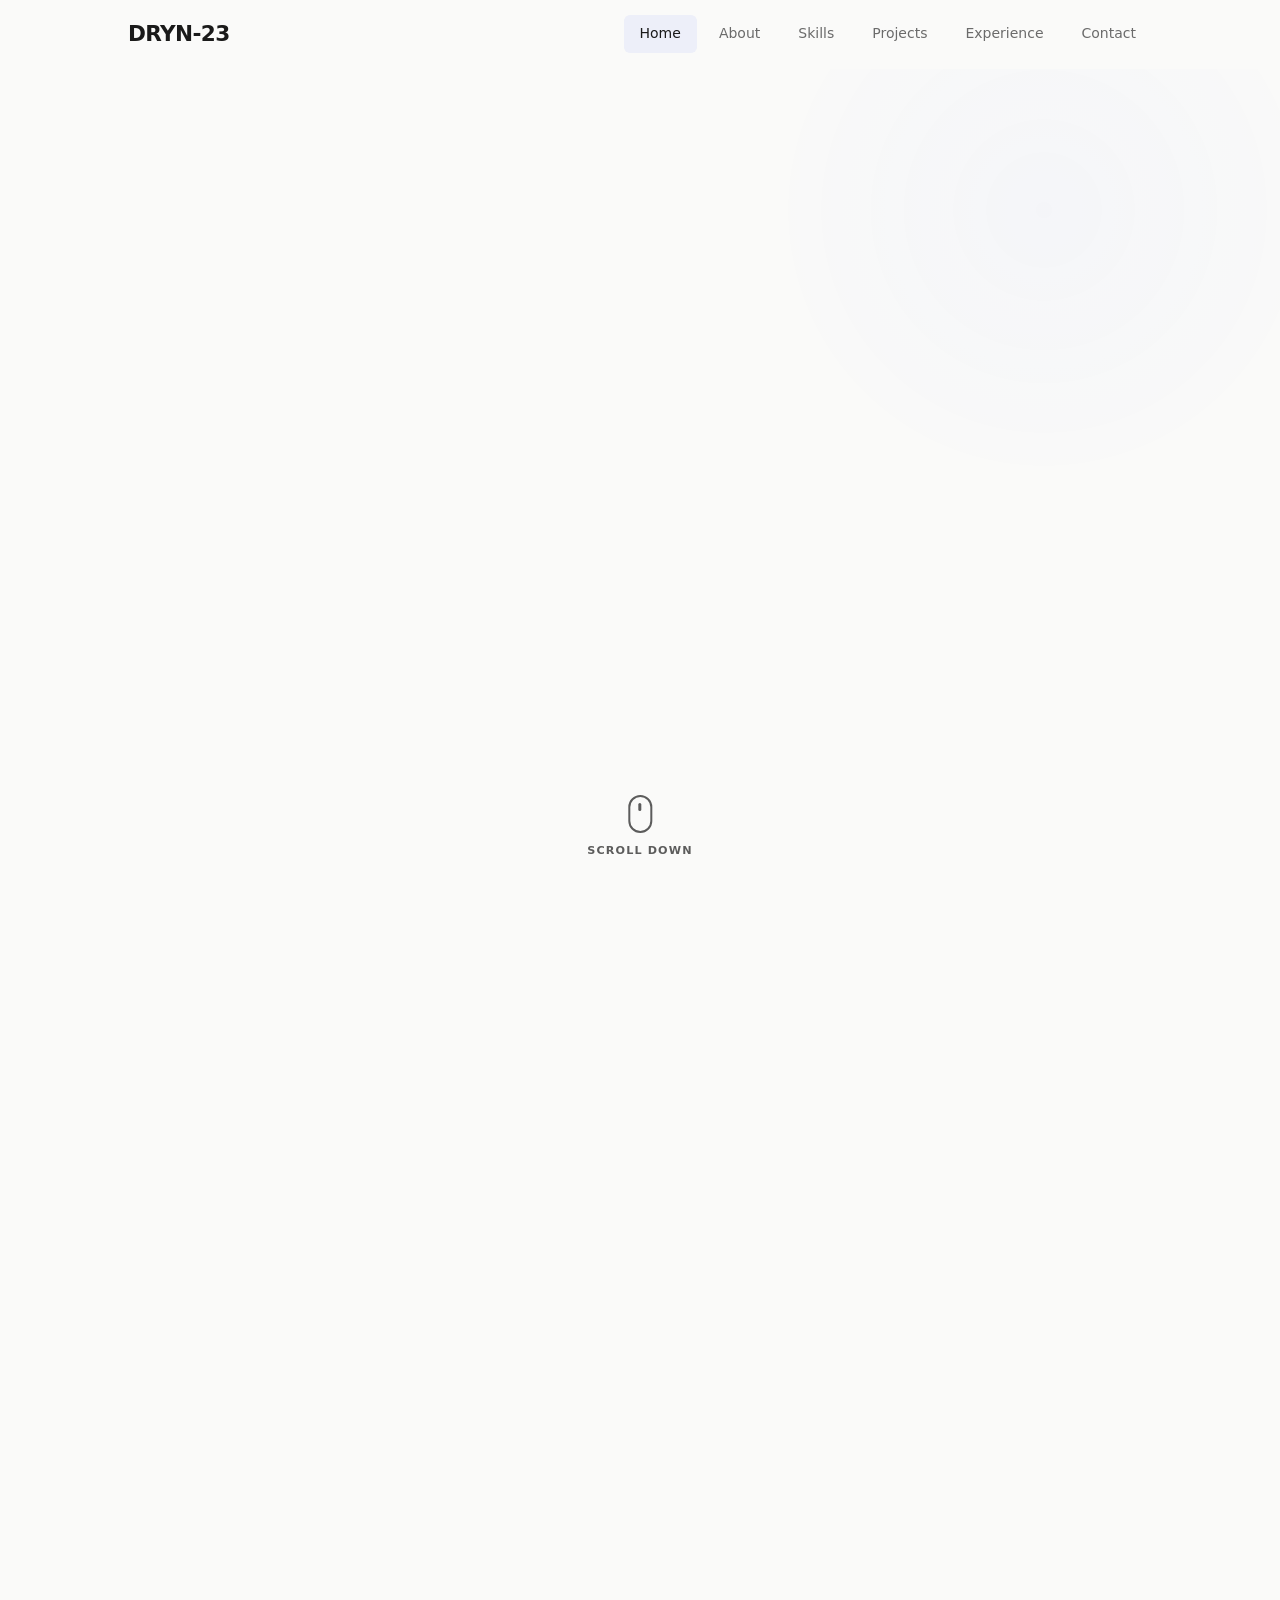
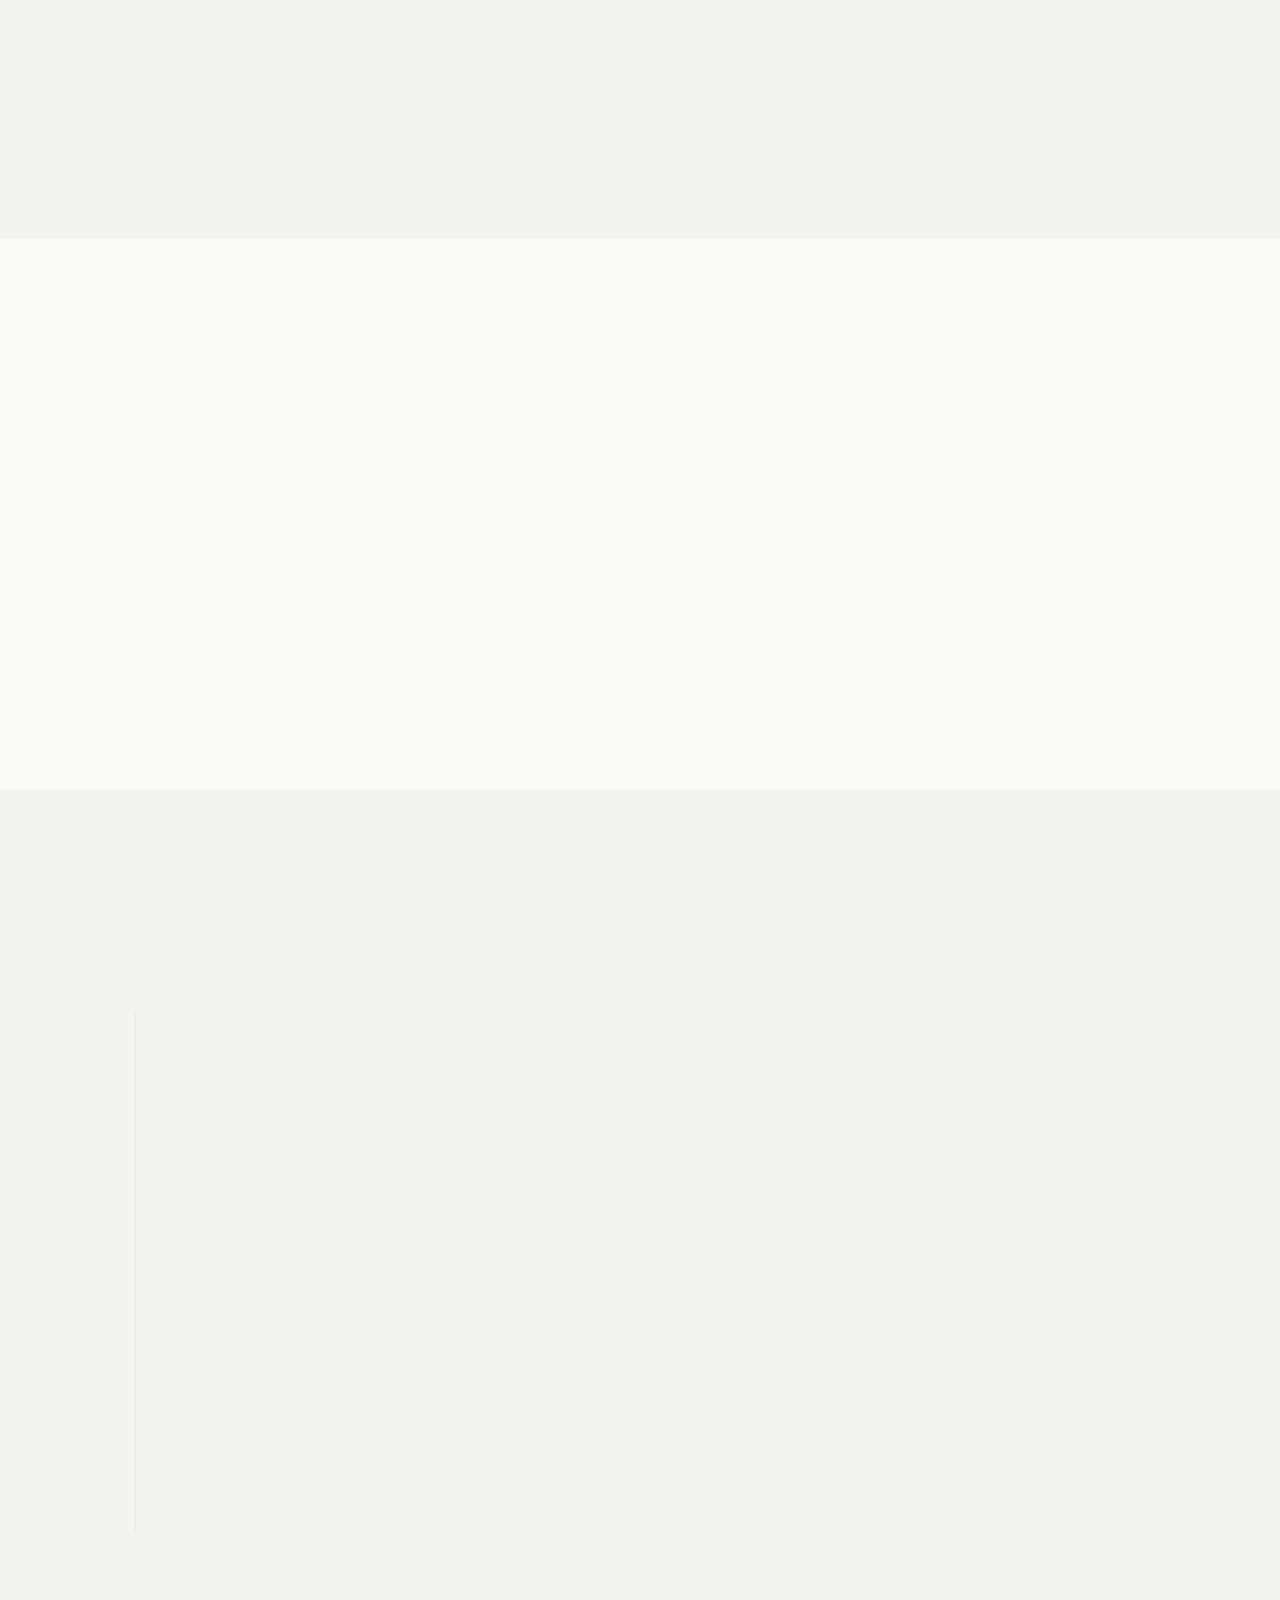
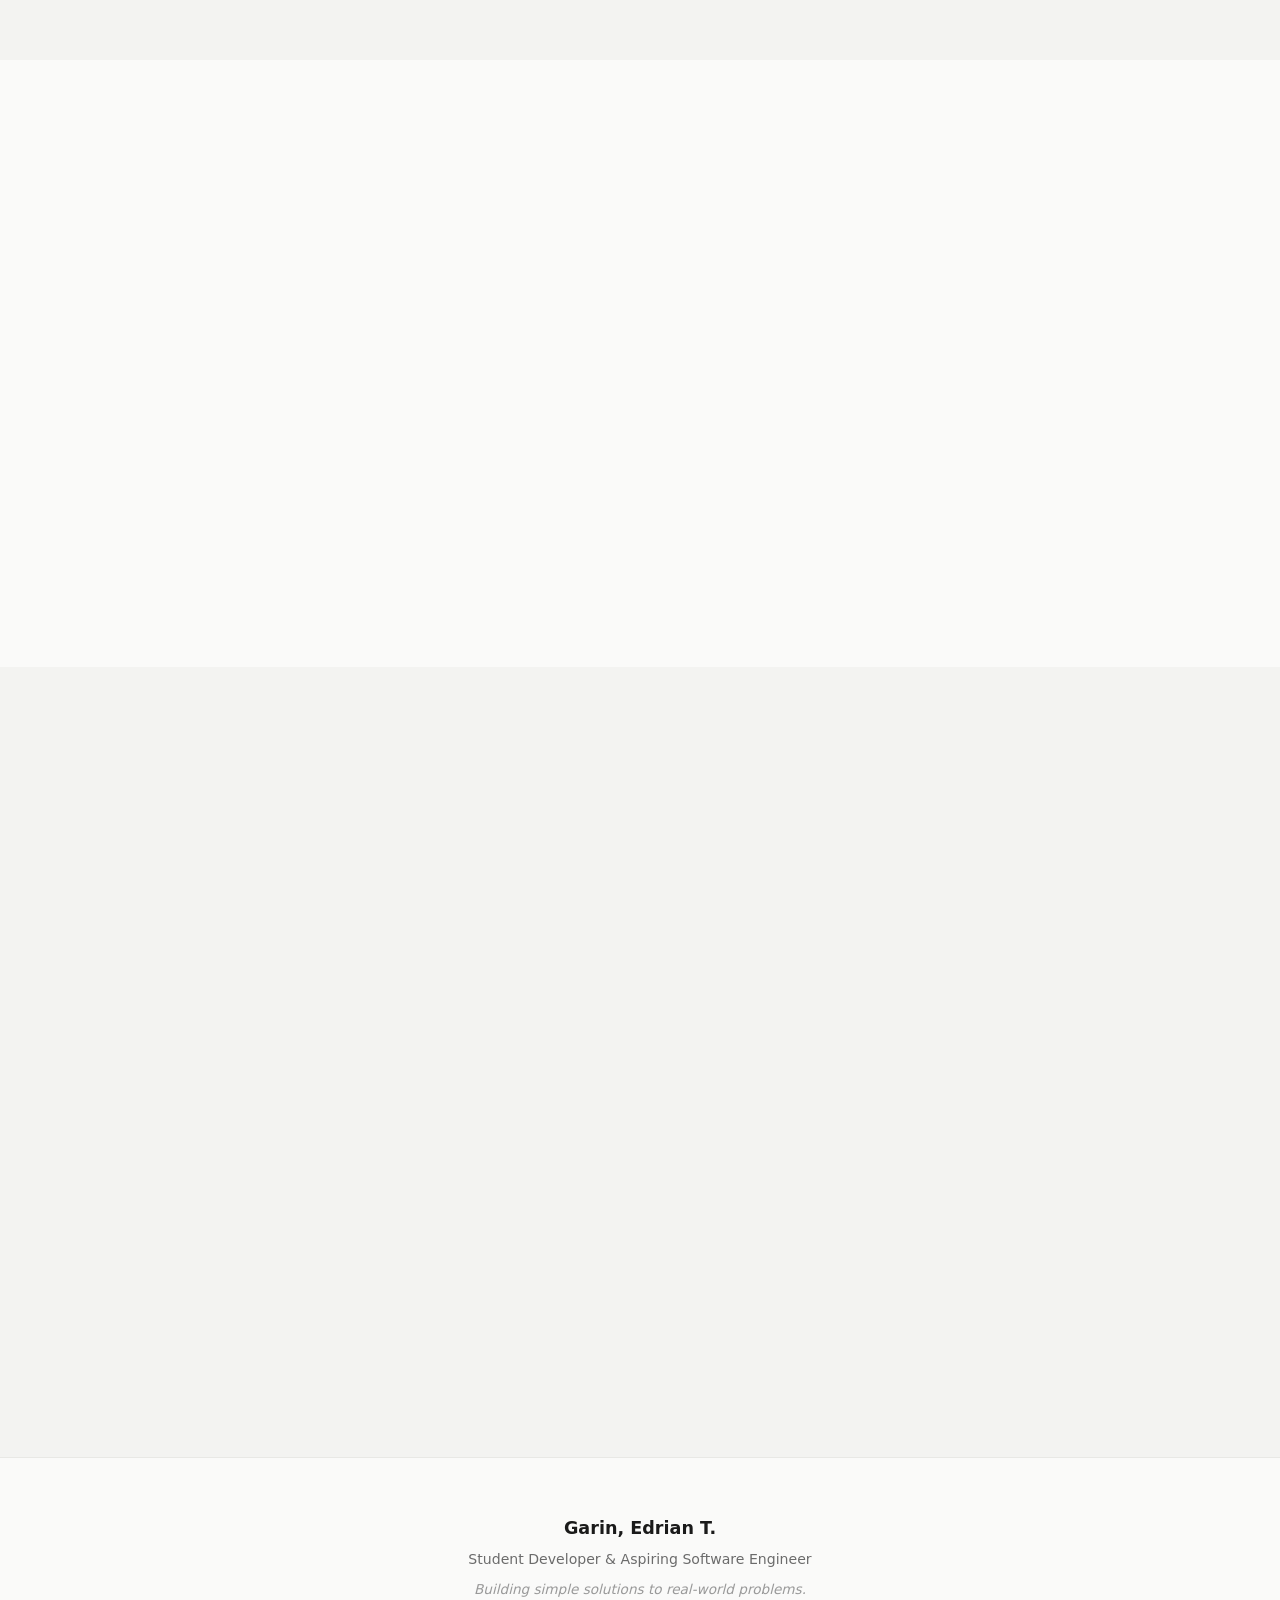
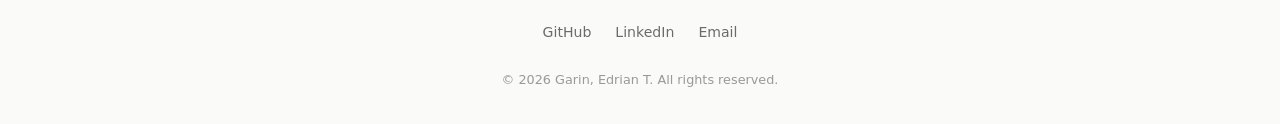
==== commit 46f14403: "activity 6" ====
--- a/index.html
+++ b/index.html
@@ -17,7 +17,7 @@
   <!-- Navigation -->
   <nav class="navbar" id="navbar">
     <div class="container nav-inner">
-      <a href="#hero" class="nav-logo">GE.</a>
+      <a href="#hero" class="nav-logo">DRYN-23</a>
       <ul class="nav-links" id="navLinks">
         <li><a href="#hero" class="nav-link active">Home</a></li>
         <li><a href="#about" class="nav-link">About</a></li>
@@ -174,7 +174,6 @@
             <span class="skill-tag">HTML</span>
             <span class="skill-tag">CSS</span>
             <span class="skill-tag">JavaScript</span>
-            <span class="skill-tag">React</span>
           </div>
         </div>
         <div class="skill-group reveal">
@@ -197,7 +196,6 @@
         <div class="skill-group reveal">
           <h3 class="skill-group-title">Other</h3>
           <div class="skill-tags">
-            <span class="skill-tag">REST APIs</span>
             <span class="skill-tag">UI/UX Design</span>
             <span class="skill-tag">Responsive Design</span>
             <span class="skill-tag">Database Design</span>
@@ -316,7 +314,7 @@
             <a href="https://linkedin.com/in/garinedrian" target="_blank" rel="noopener noreferrer" class="contact-value">linkedin.com/in/garinedrian</a>
           </div>
         </div>
-        <form class="contact-form reveal-right" id="contactForm" novalidate>
+        <!-- <form class="contact-form reveal-right" id="contactForm" novalidate>
           <div class="form-group">
             <label for="contactName" class="form-label">Name</label>
             <input type="text" id="contactName" class="form-input" required autocomplete="name">
@@ -334,7 +332,7 @@
           </div>
           <button type="submit" class="btn btn-primary btn-full">Send Message</button>
           <p class="form-success hidden" id="formSuccess">Thank you! Your message has been sent.</p>
-        </form>
+        </form> -->
       </div>
     </div>
   </section>
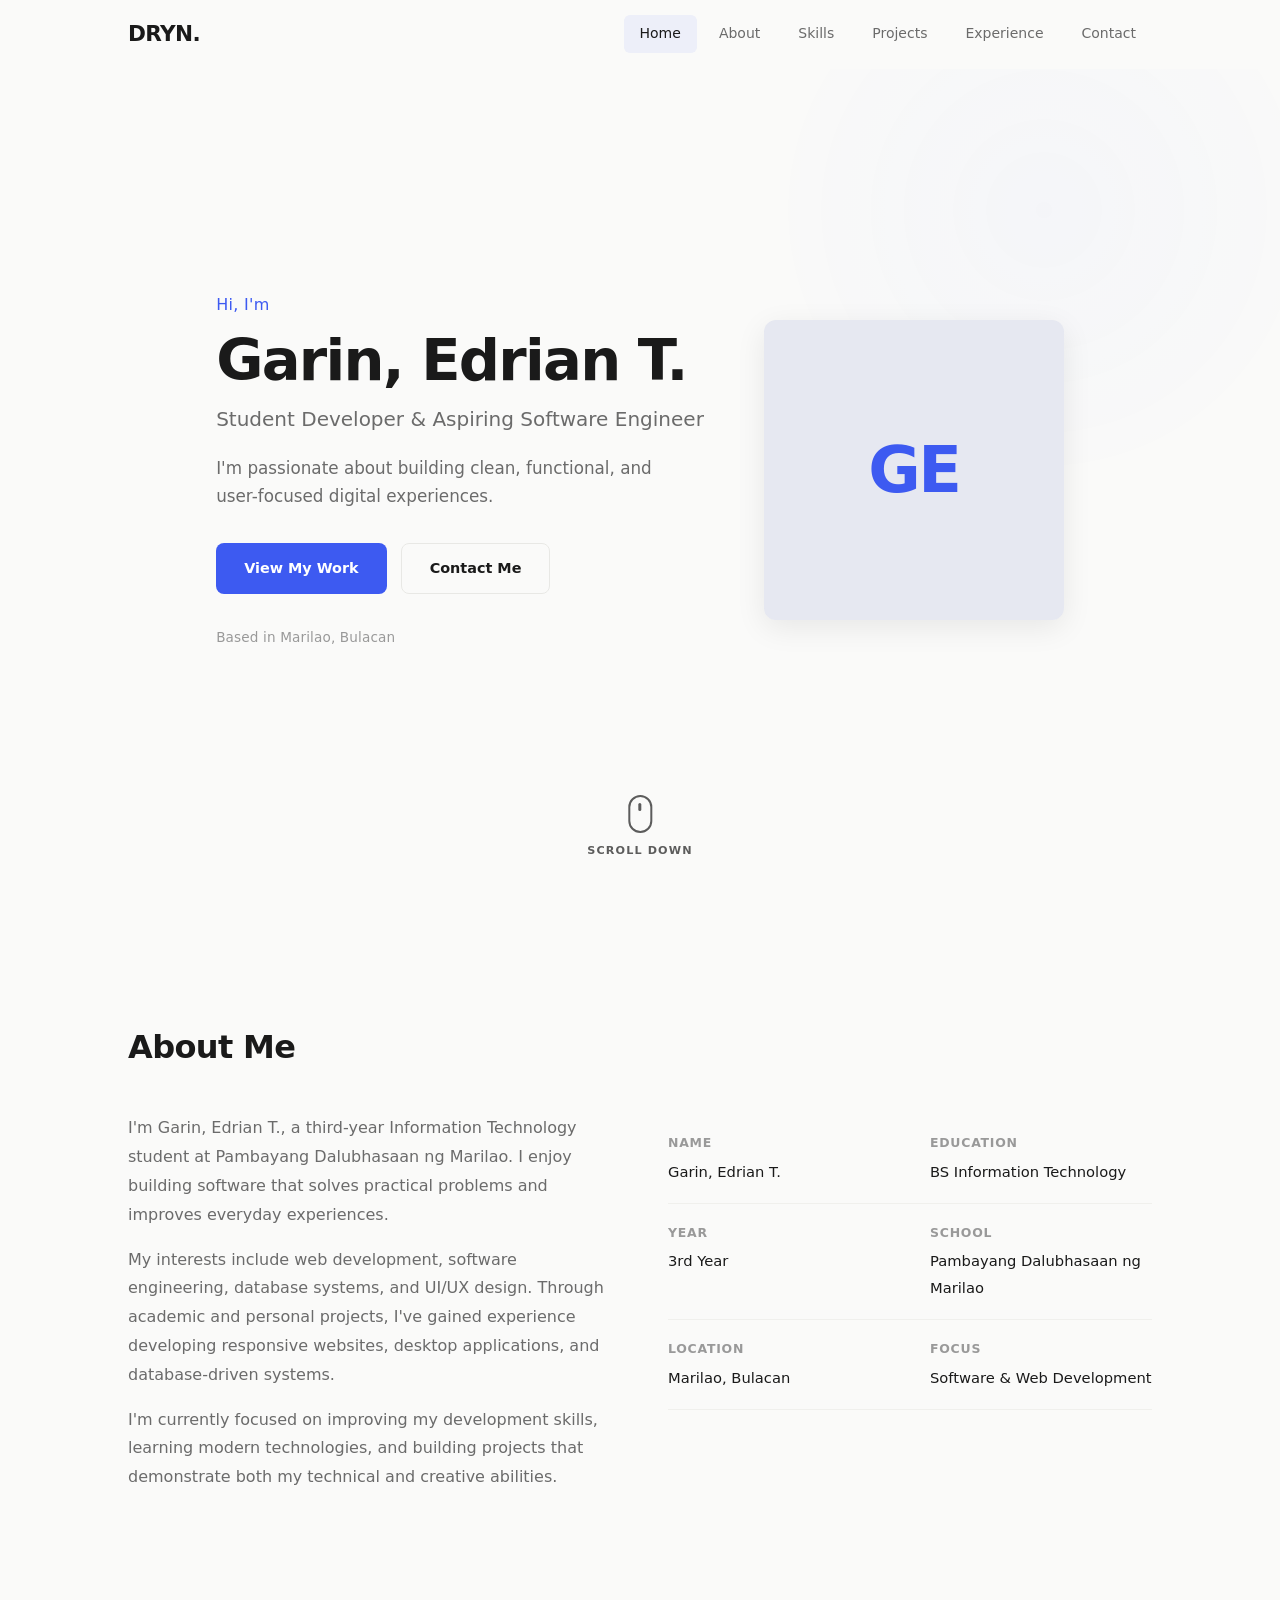
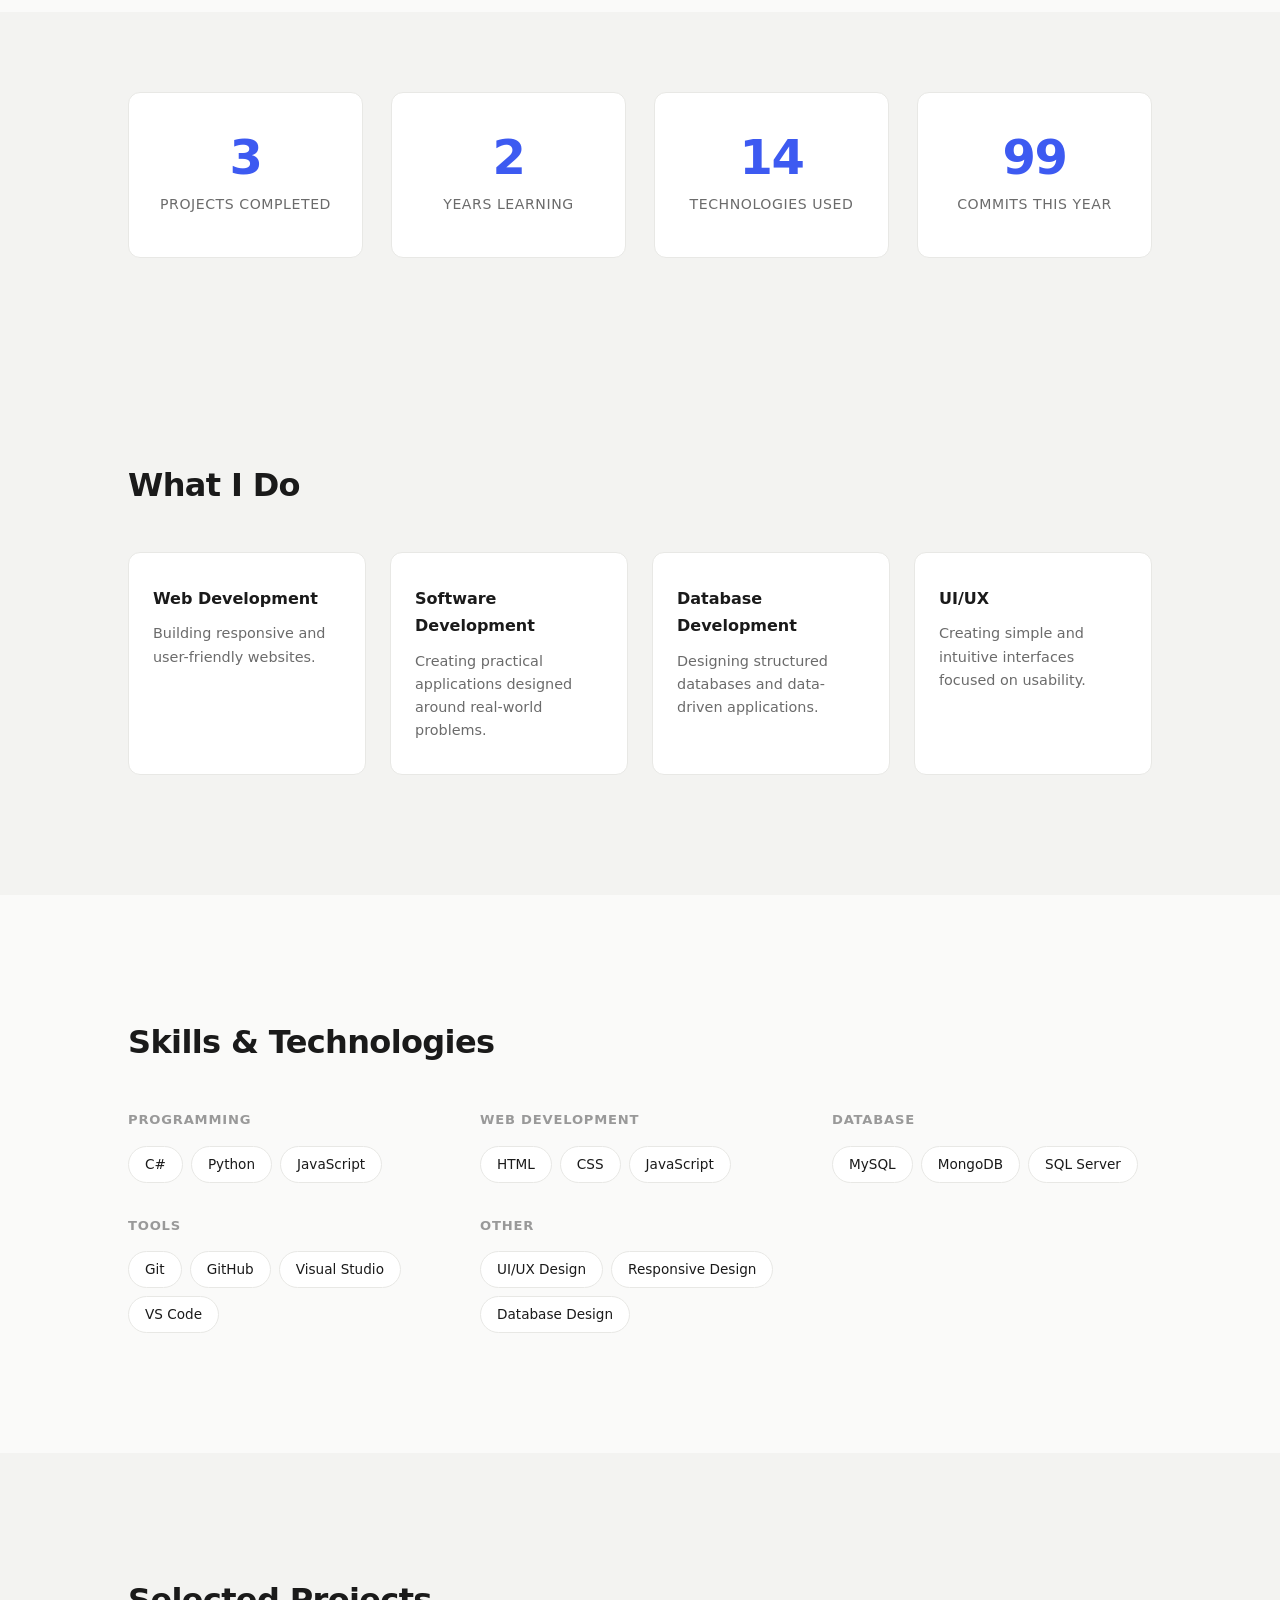
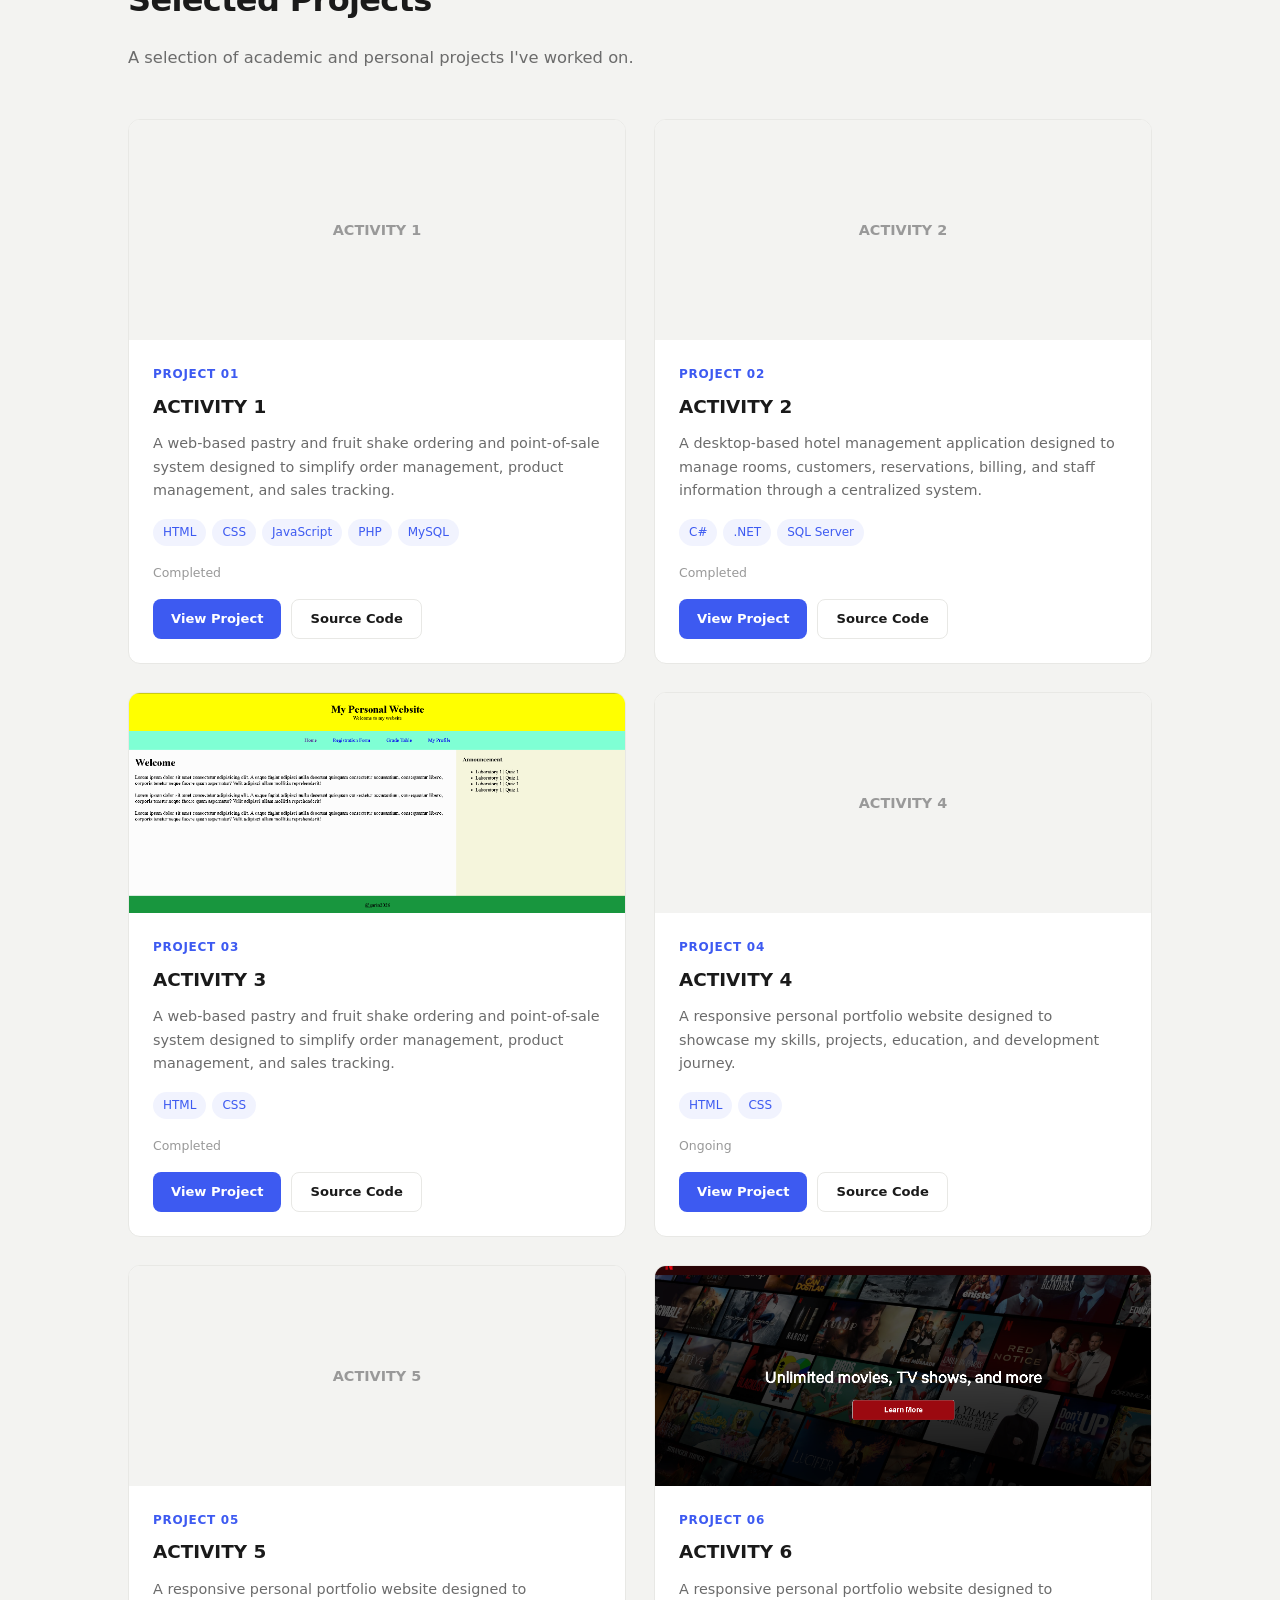
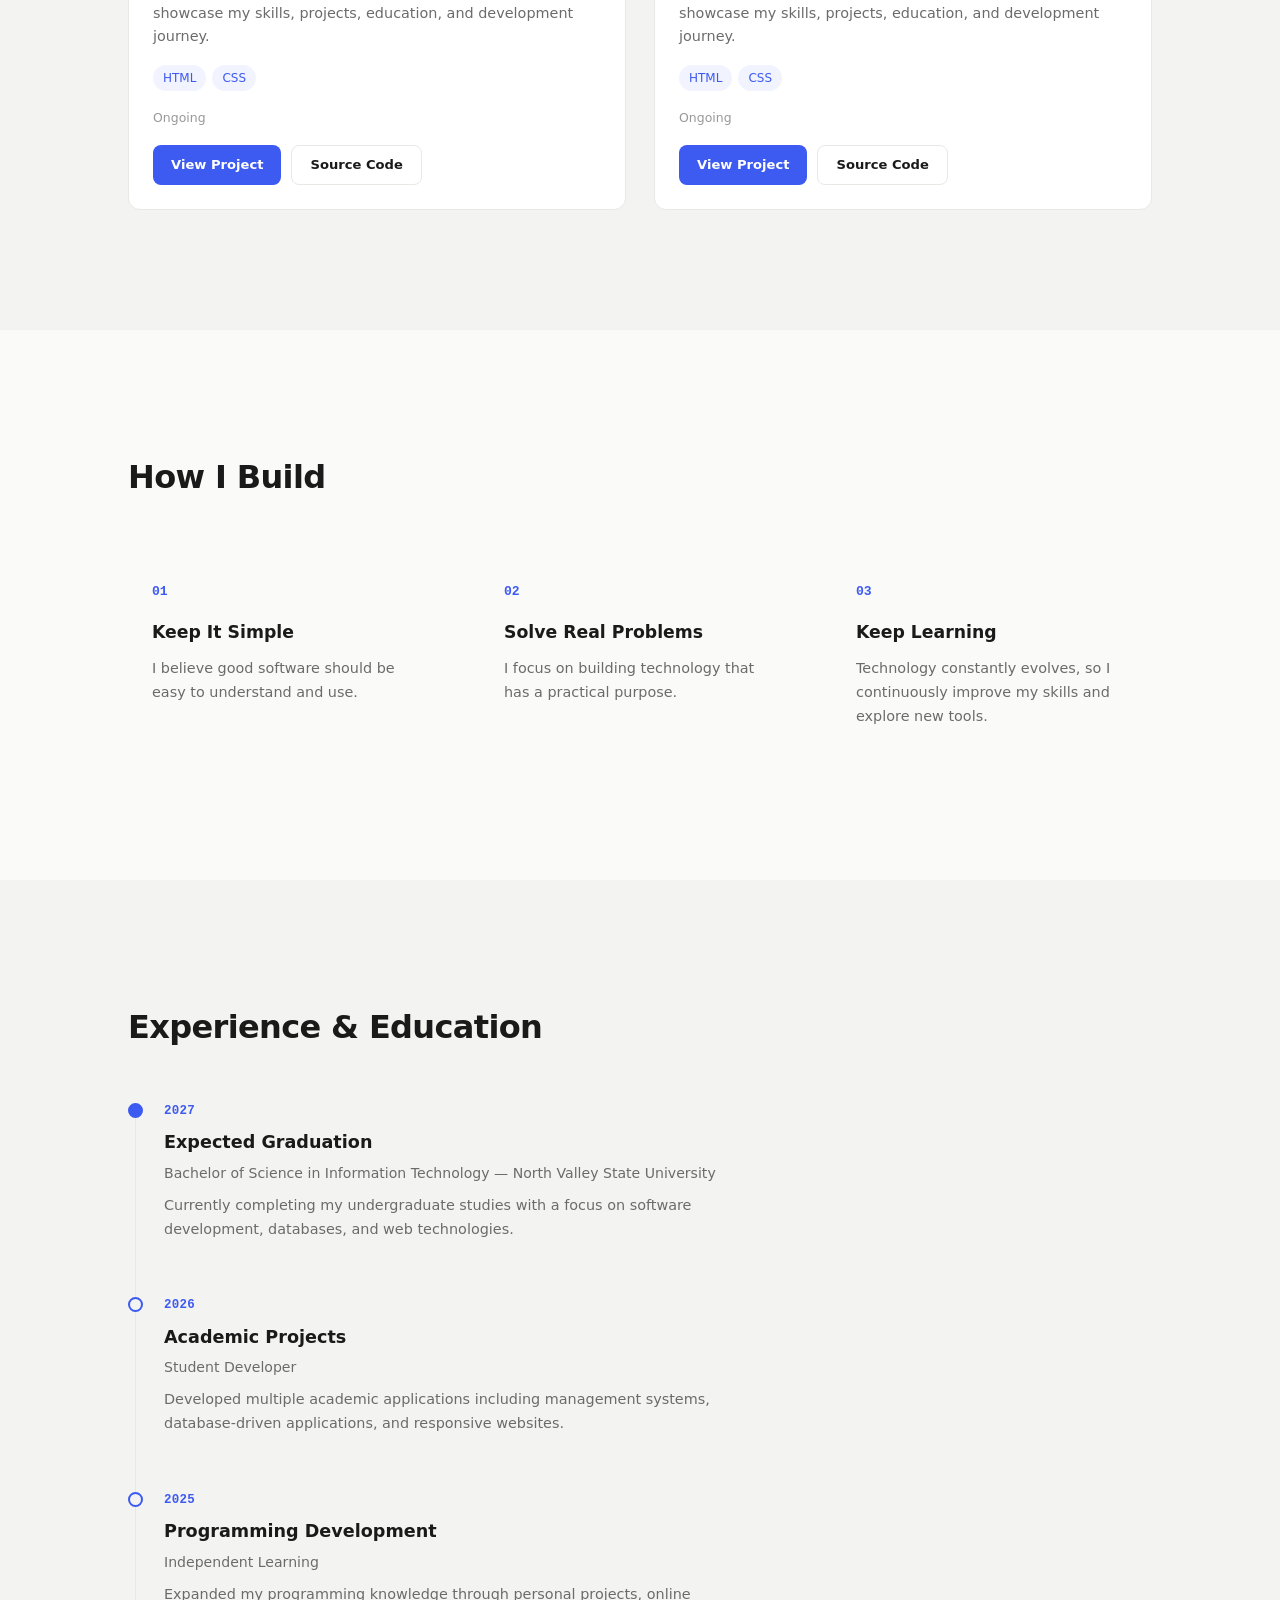
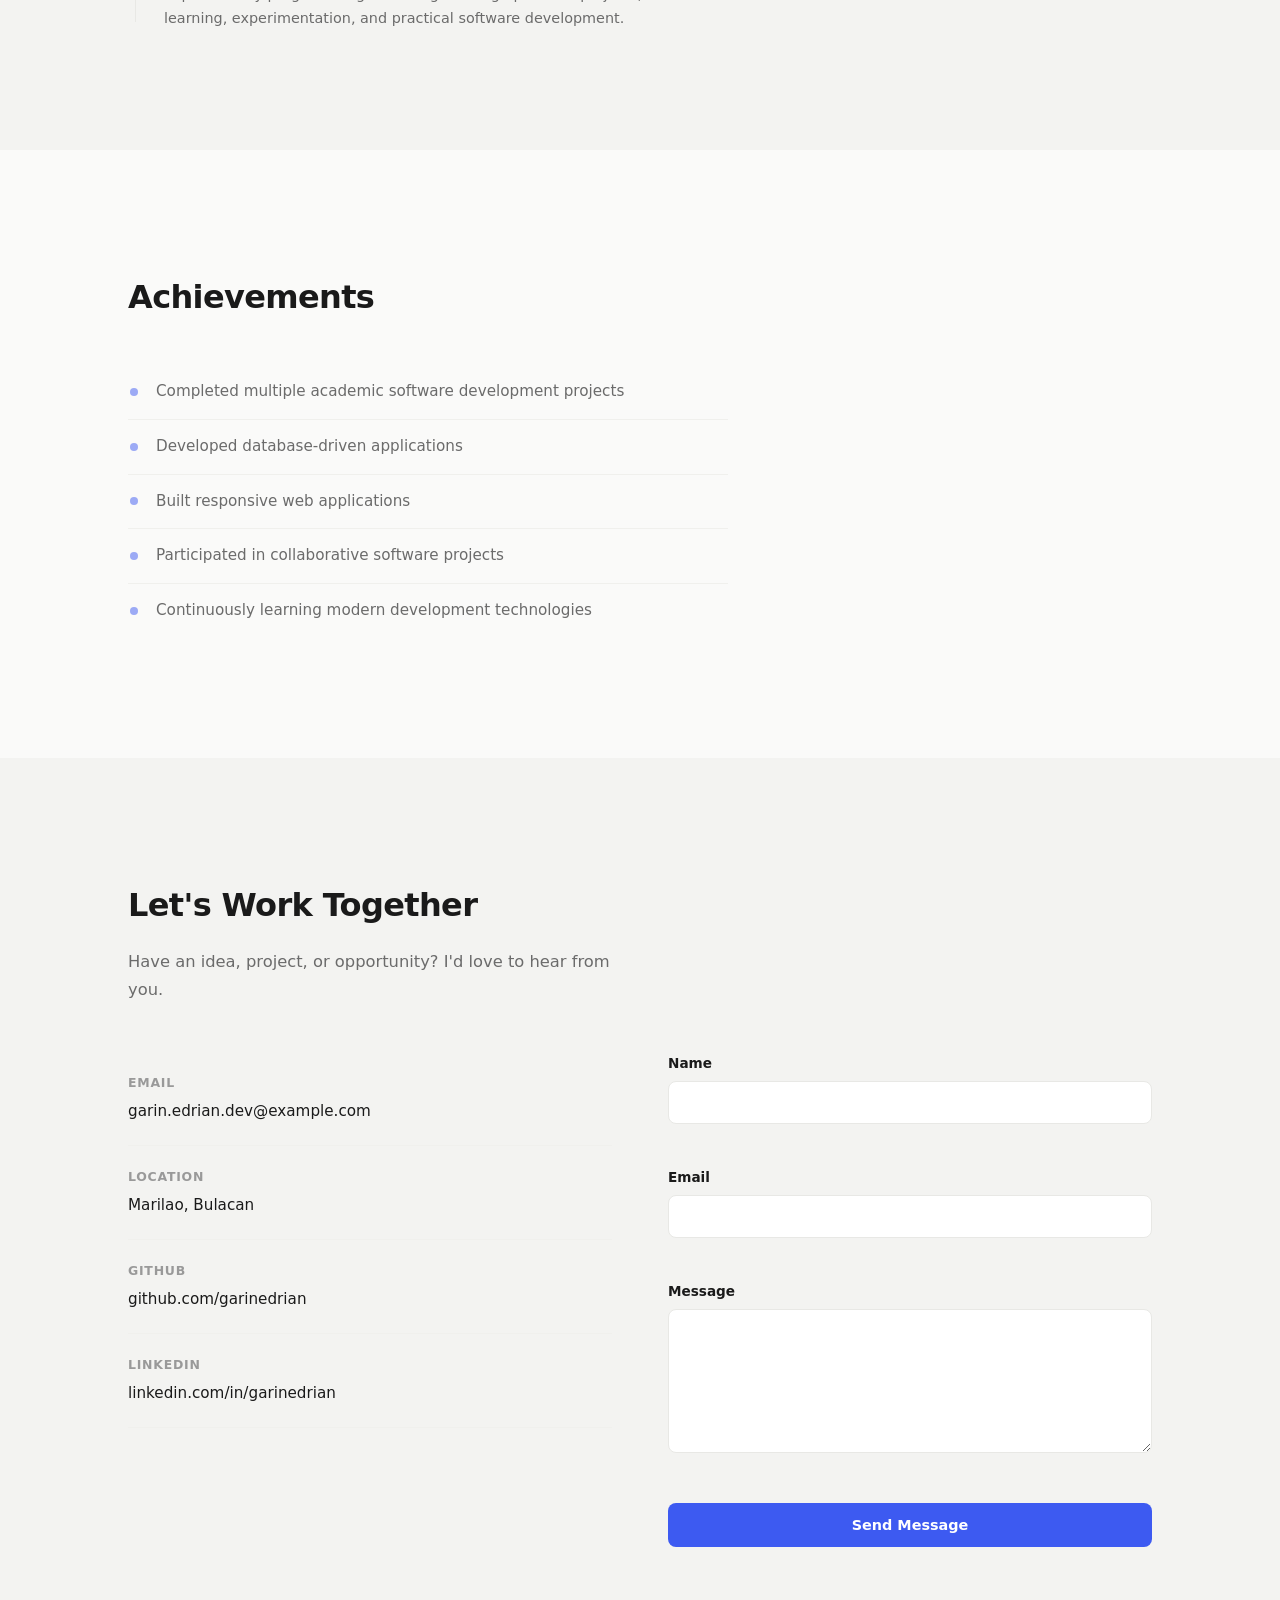
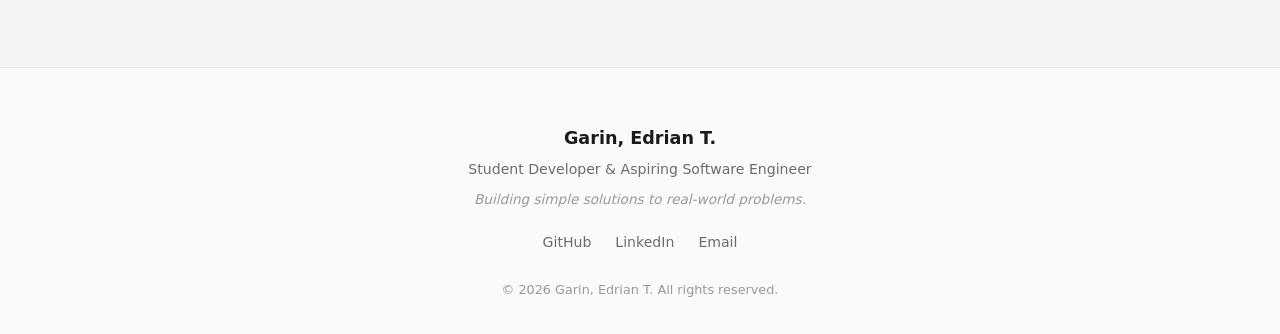
==== commit a545ff1c: "activity 6" ====
--- a/index.html
+++ b/index.html
@@ -17,7 +17,7 @@
   <!-- Navigation -->
   <nav class="navbar" id="navbar">
     <div class="container nav-inner">
-      <a href="#hero" class="nav-logo">DRYN-23</a>
+      <a href="#hero" class="nav-logo">DRYN.</a>
       <ul class="nav-links" id="navLinks">
         <li><a href="#hero" class="nav-link active">Home</a></li>
         <li><a href="#about" class="nav-link">About</a></li>
@@ -314,7 +314,7 @@
             <a href="https://linkedin.com/in/garinedrian" target="_blank" rel="noopener noreferrer" class="contact-value">linkedin.com/in/garinedrian</a>
           </div>
         </div>
-        <!-- <form class="contact-form reveal-right" id="contactForm" novalidate>
+        <form class="contact-form reveal-right" id="contactForm" novalidate>
           <div class="form-group">
             <label for="contactName" class="form-label">Name</label>
             <input type="text" id="contactName" class="form-input" required autocomplete="name">
@@ -332,7 +332,7 @@
           </div>
           <button type="submit" class="btn btn-primary btn-full">Send Message</button>
           <p class="form-success hidden" id="formSuccess">Thank you! Your message has been sent.</p>
-        </form> -->
+        </form>
       </div>
     </div>
   </section>
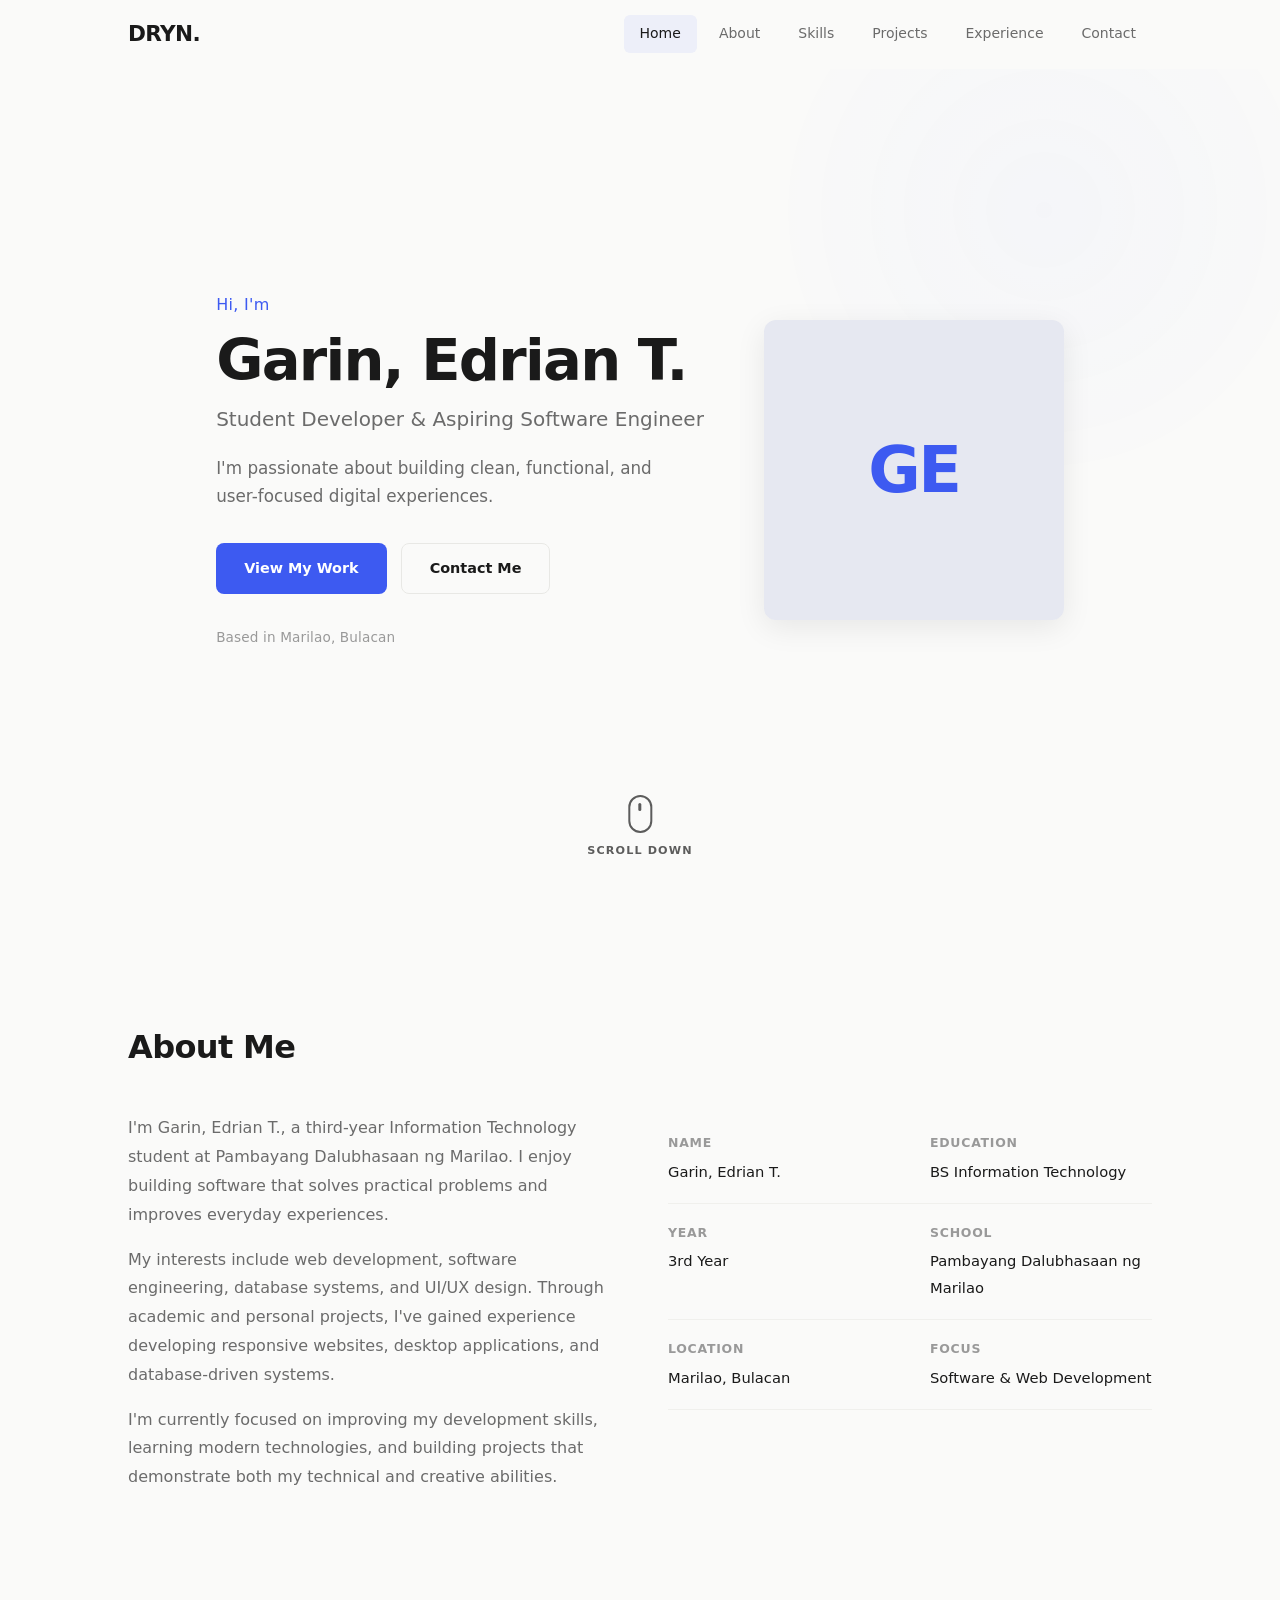
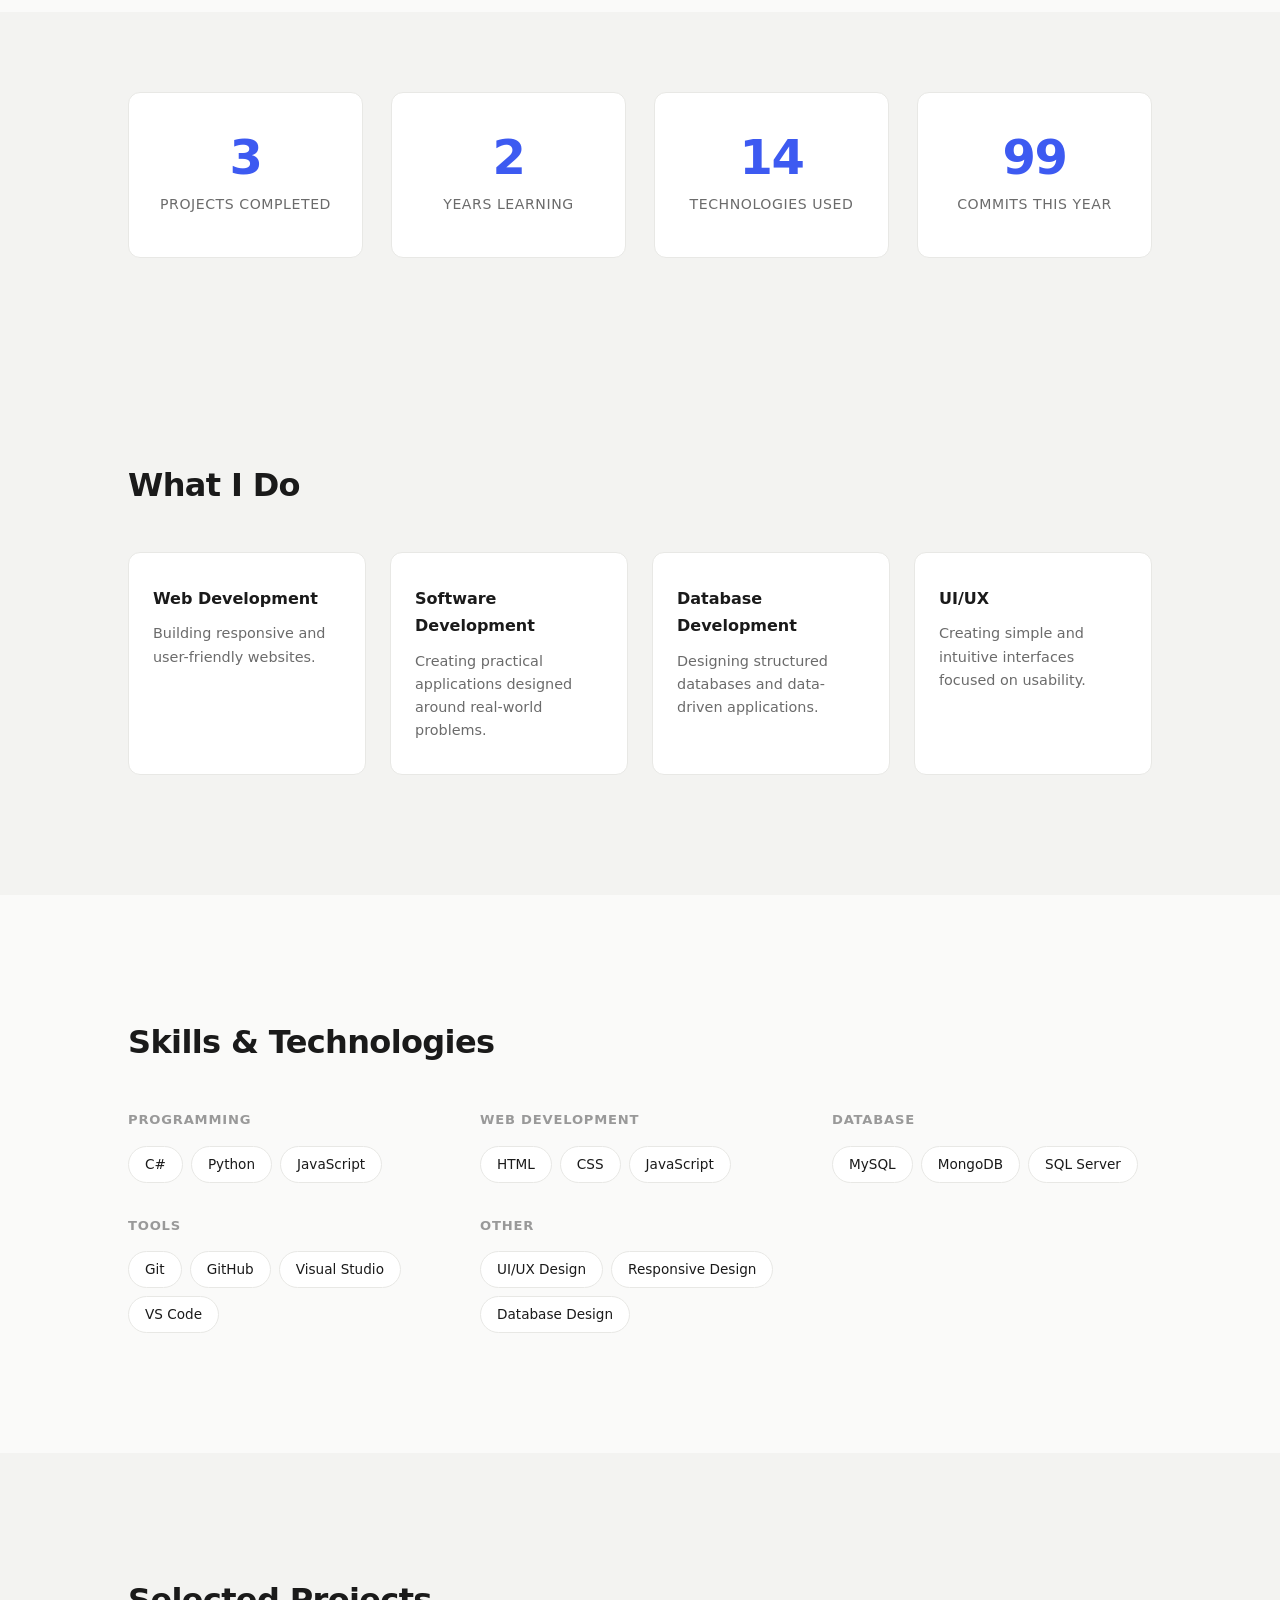
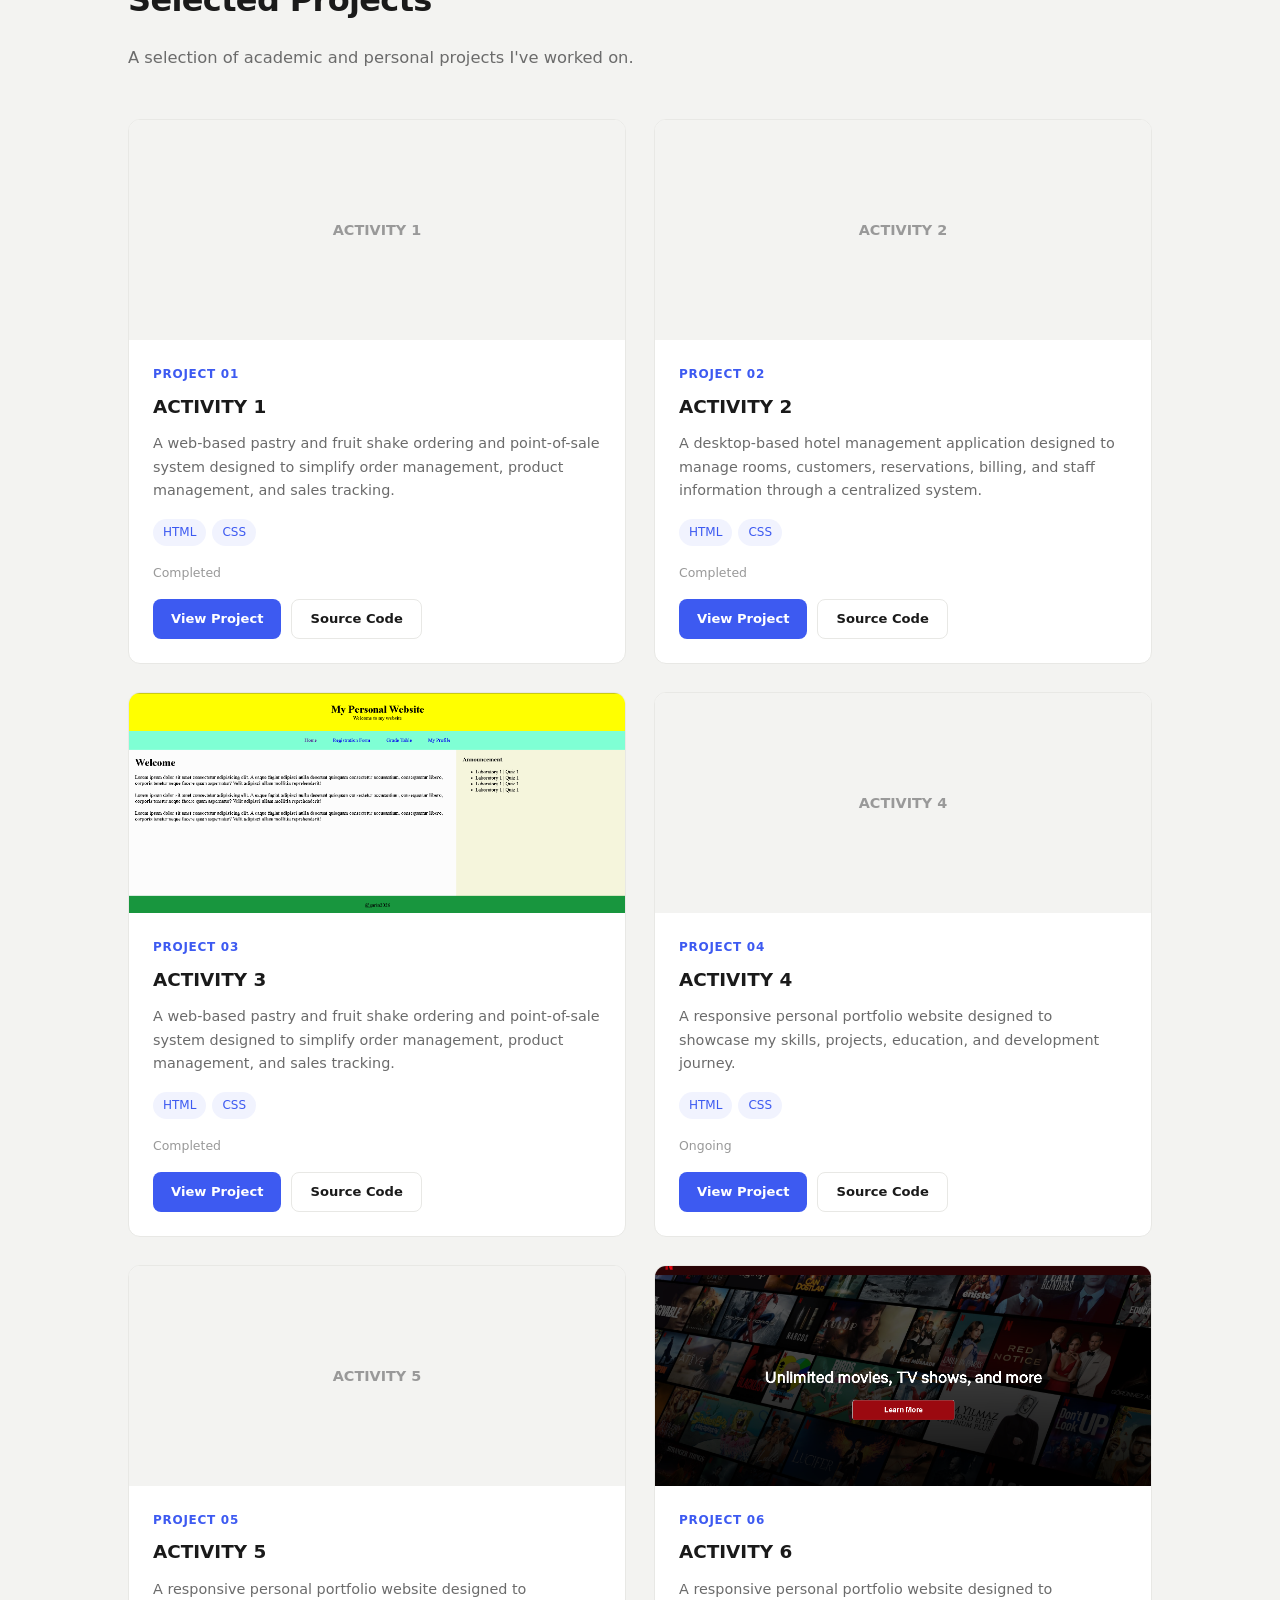
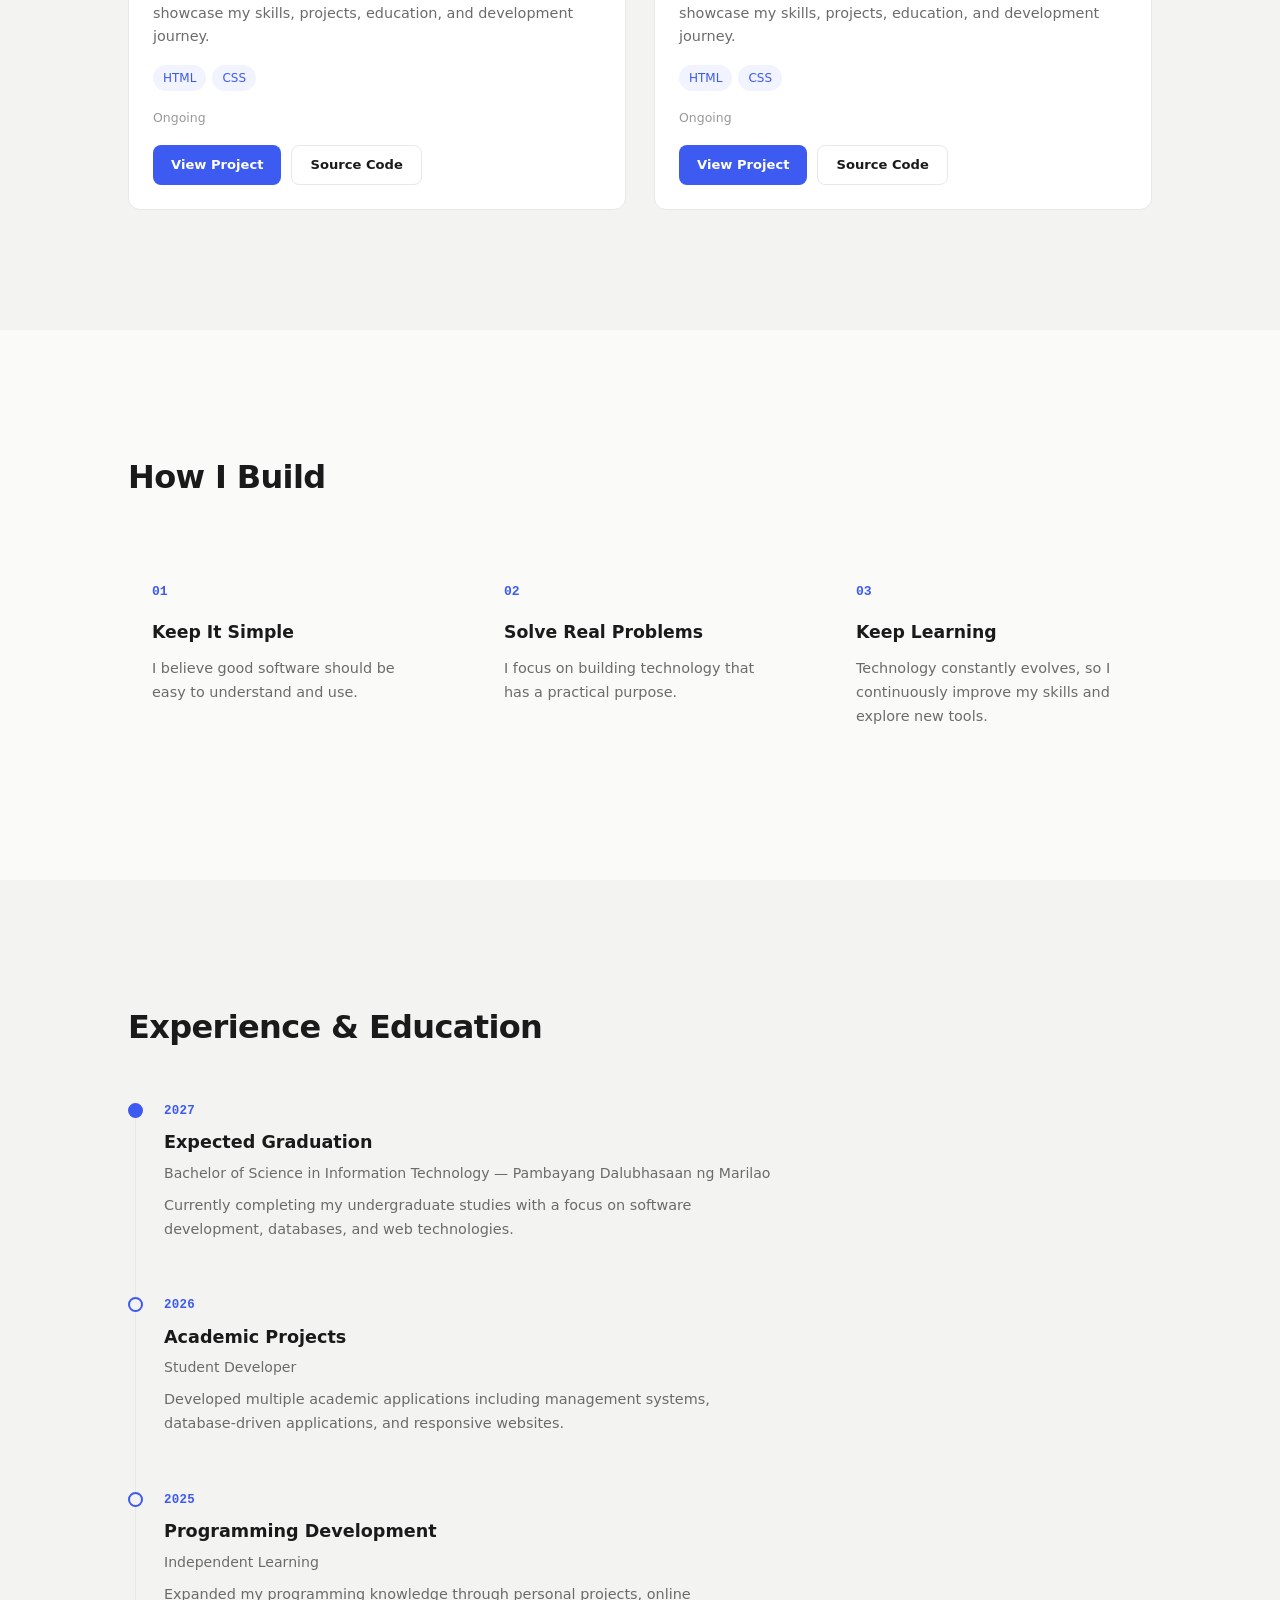
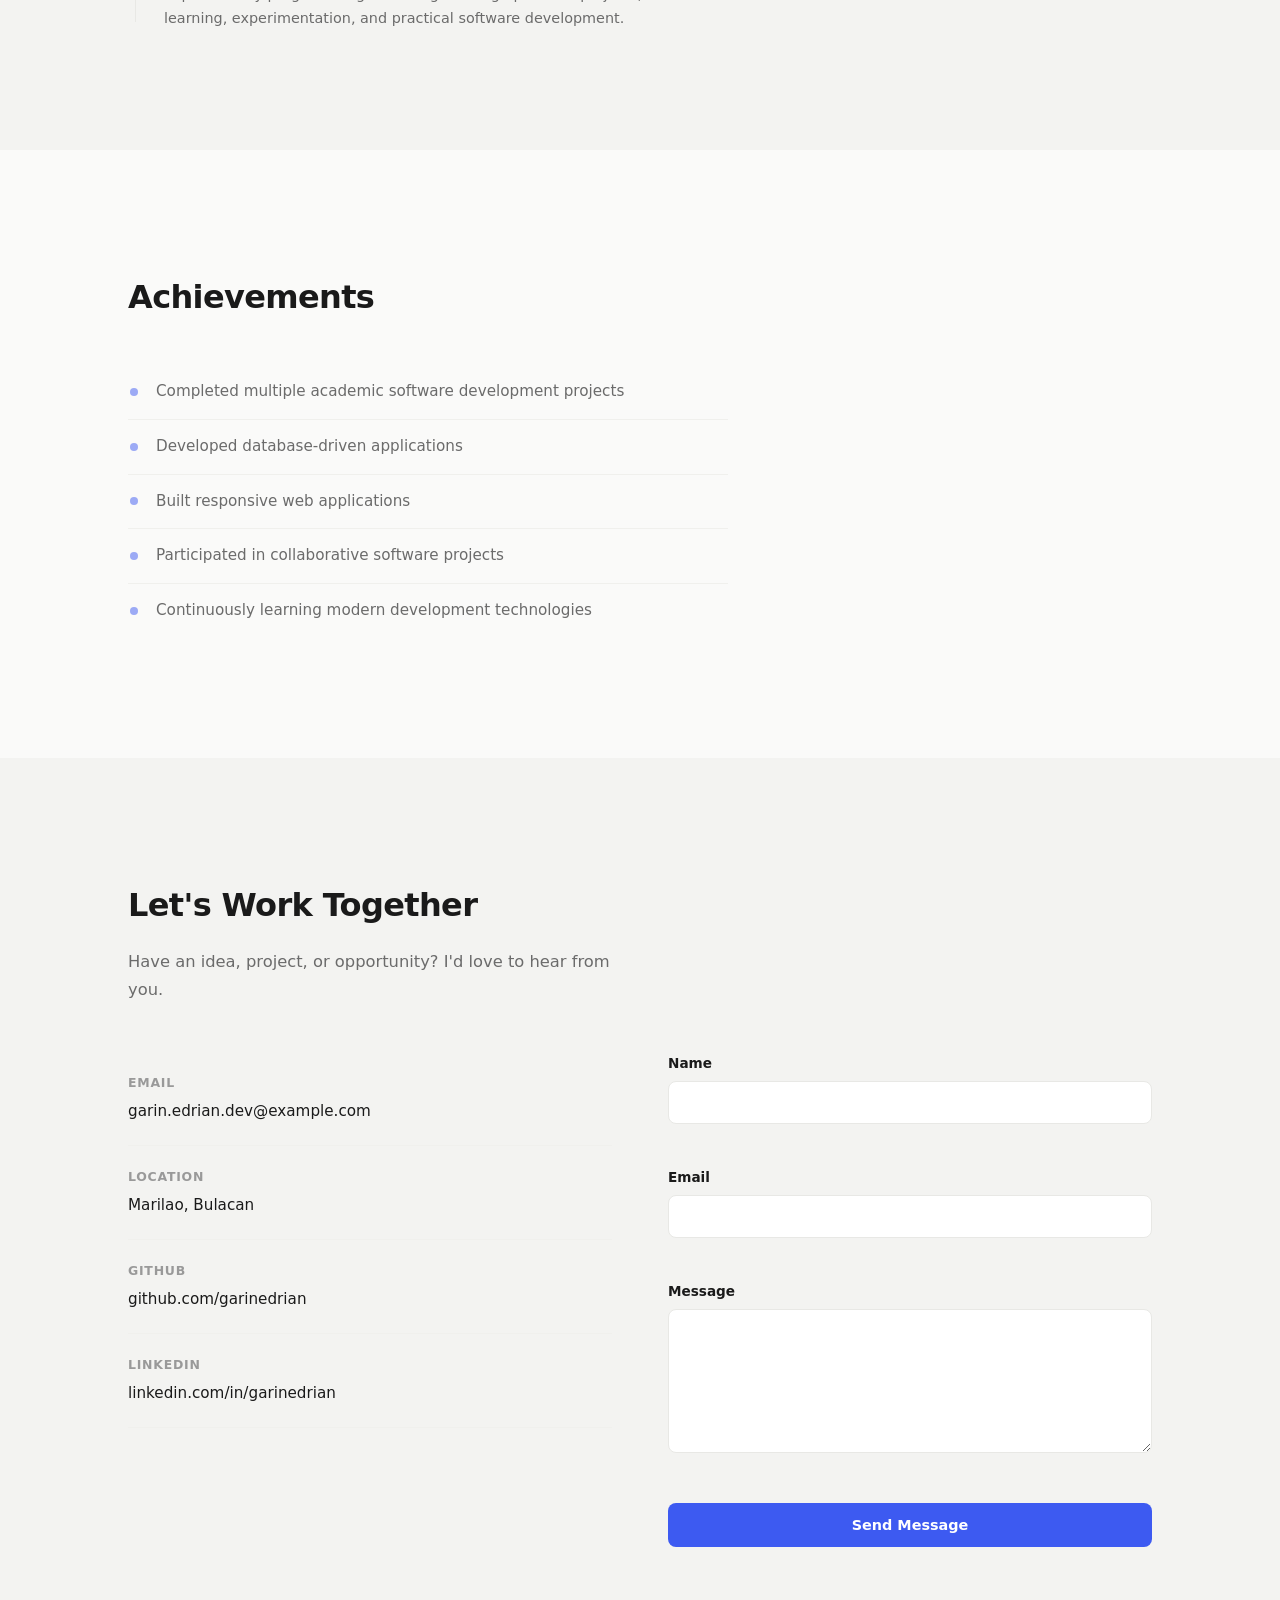
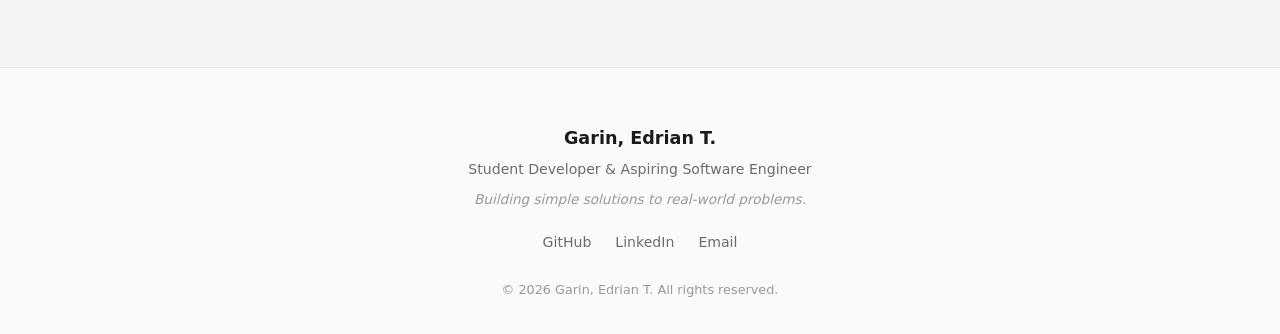
==== commit e1f2cce4: "hi" ====
--- a/index.html
+++ b/index.html
@@ -250,7 +250,7 @@
           <div class="timeline-content">
             <span class="timeline-year">2027</span>
             <h3 class="timeline-title">Expected Graduation</h3>
-            <p class="timeline-org">Bachelor of Science in Information Technology — North Valley State University</p>
+            <p class="timeline-org">Bachelor of Science in Information Technology — Pambayang Dalubhasaan ng Marilao</p>
             <p class="timeline-desc">Currently completing my undergraduate studies with a focus on software development, databases, and web technologies.</p>
           </div>
         </div>
--- a/styles.css
+++ b/styles.css
@@ -1,8 +1,3 @@
-/* ================================================================
-   Alex Mendoza — Portfolio Styles
-   ================================================================ */
-
-/* ── Reset ─────────────────────────────────────────────────────── */
 
 *,
 *::before,
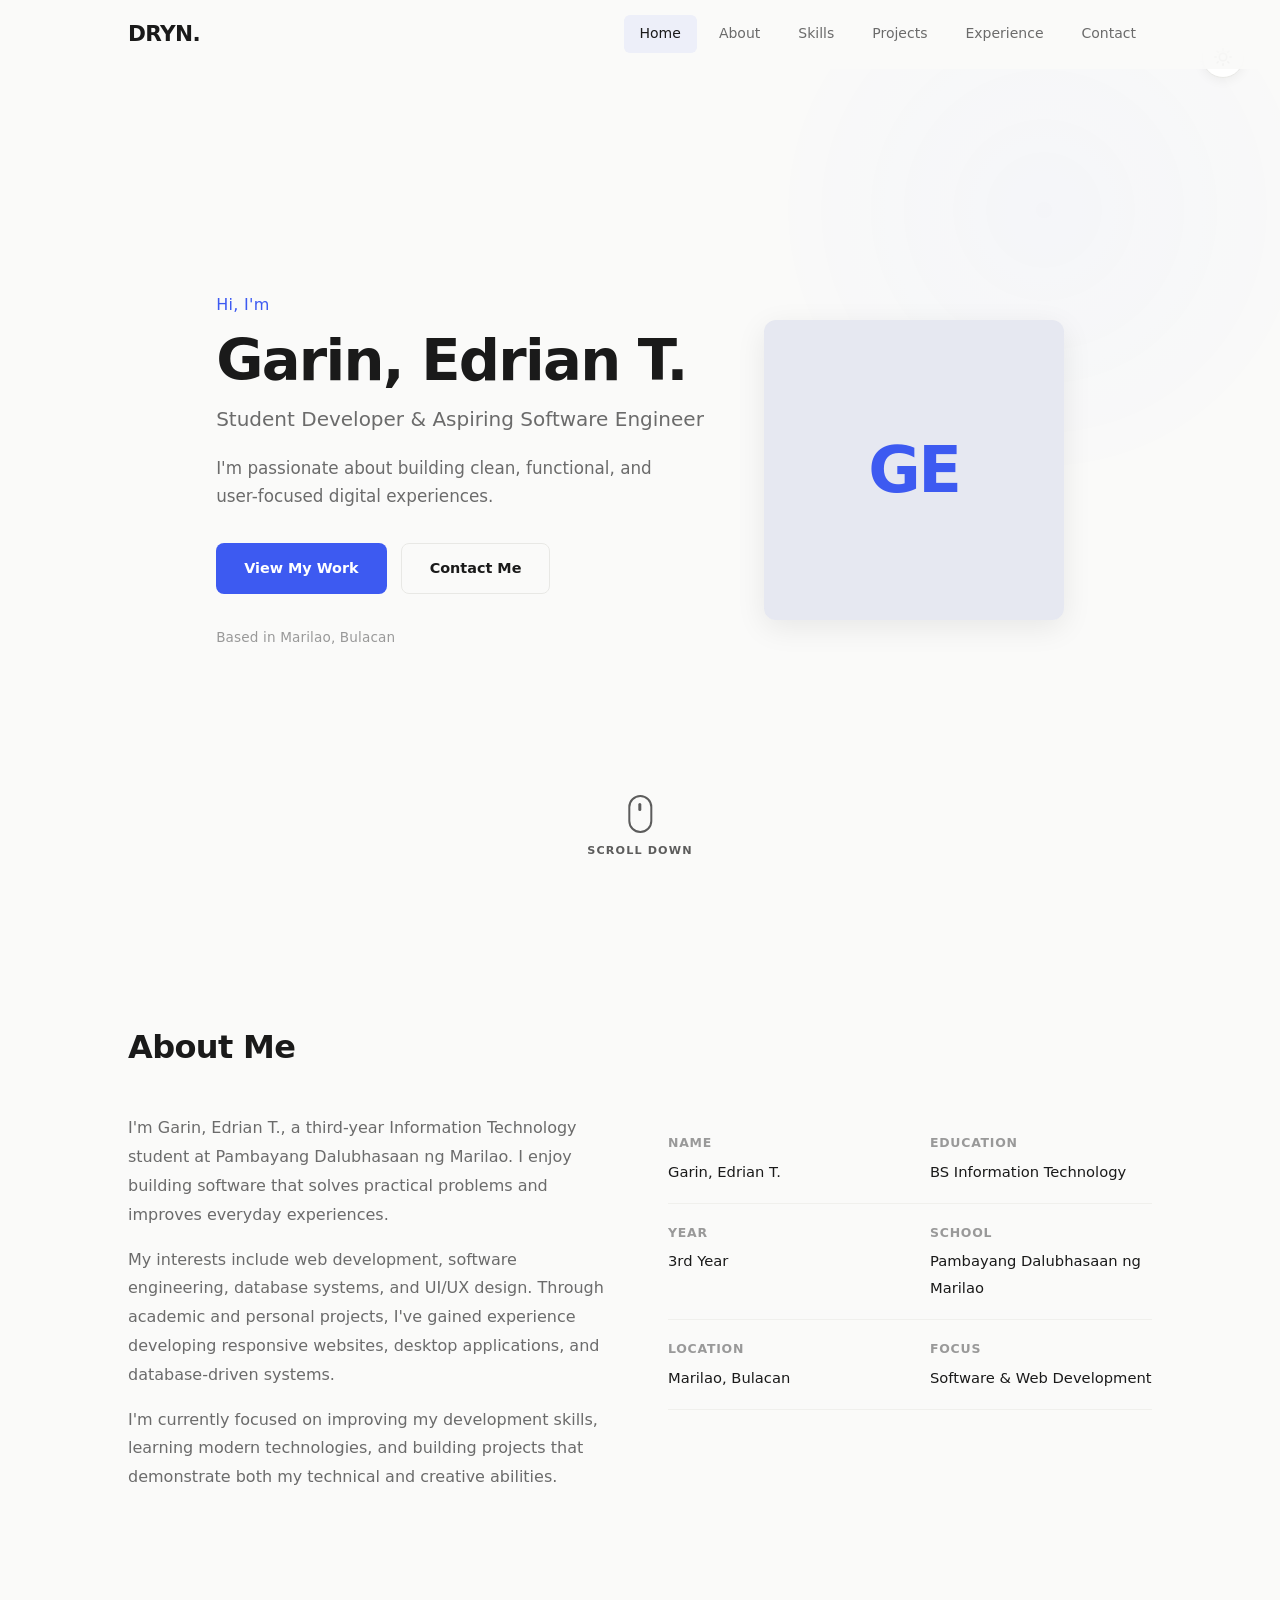
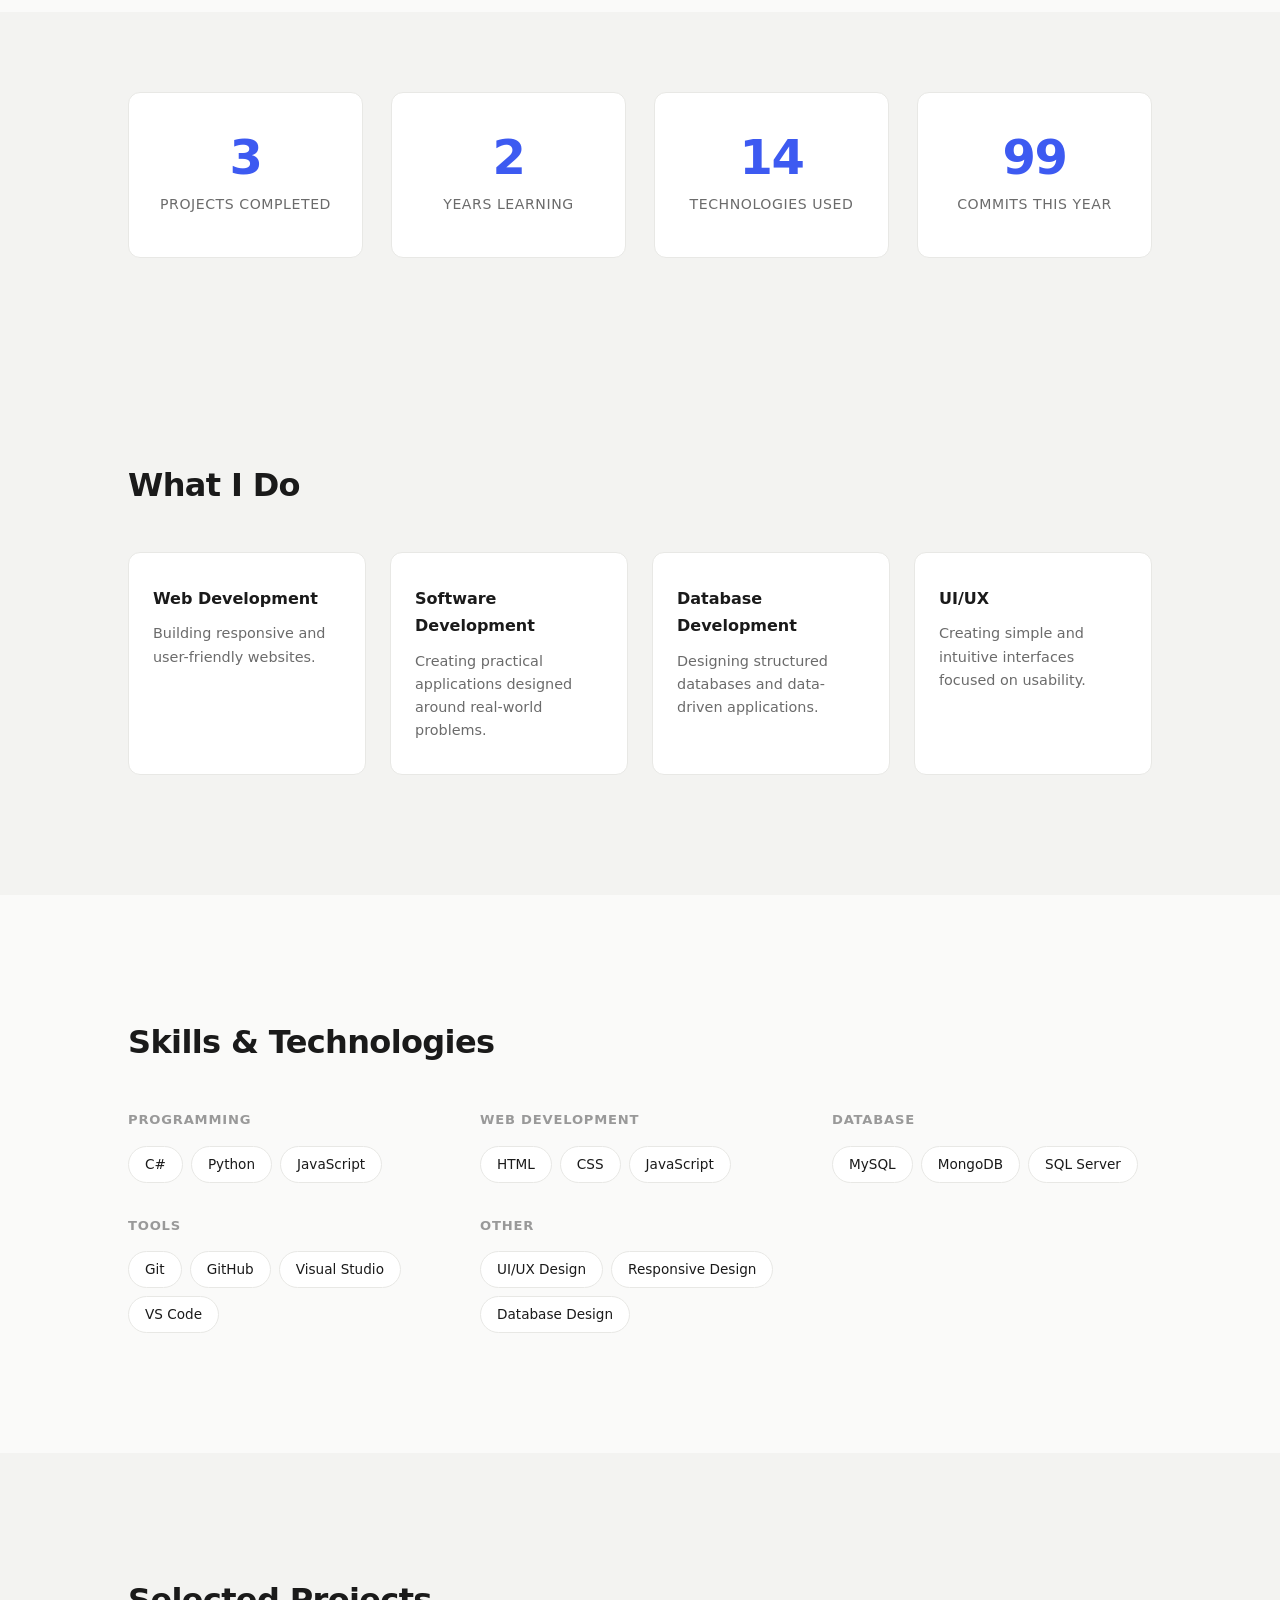
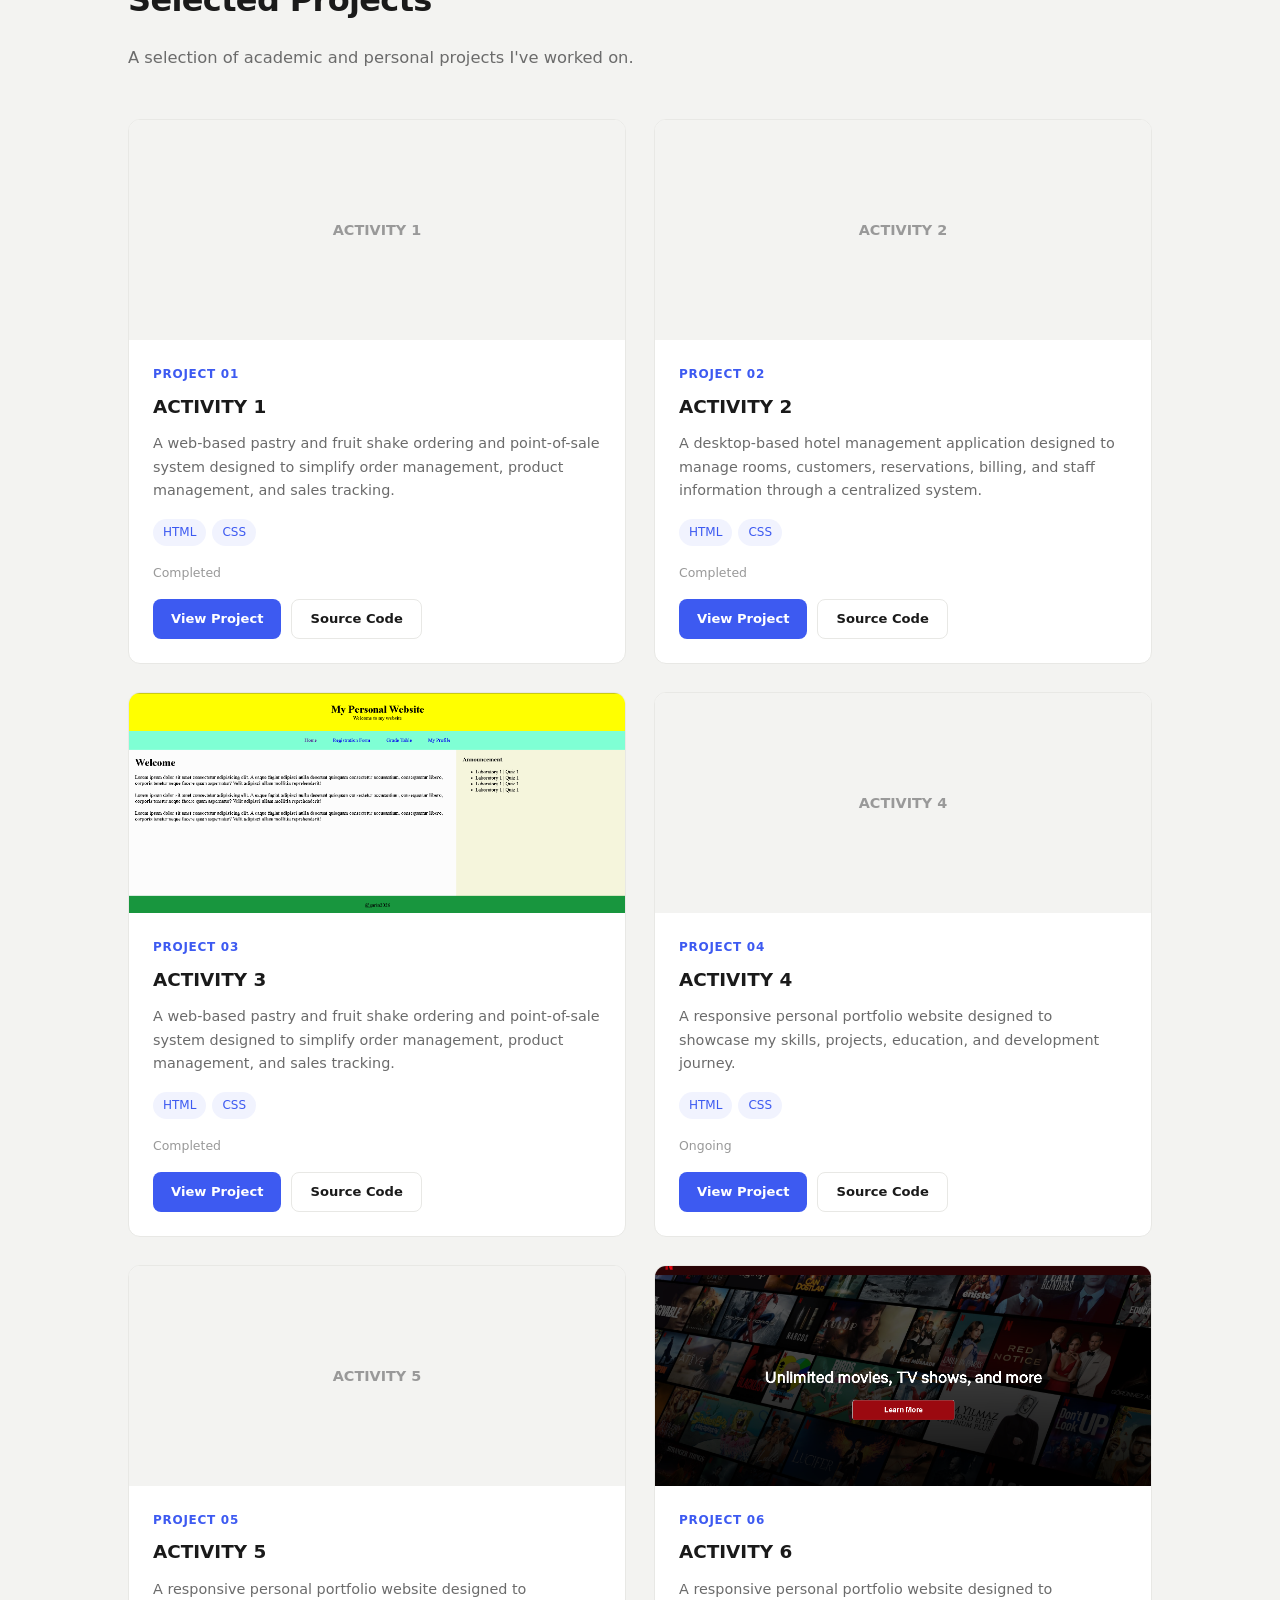
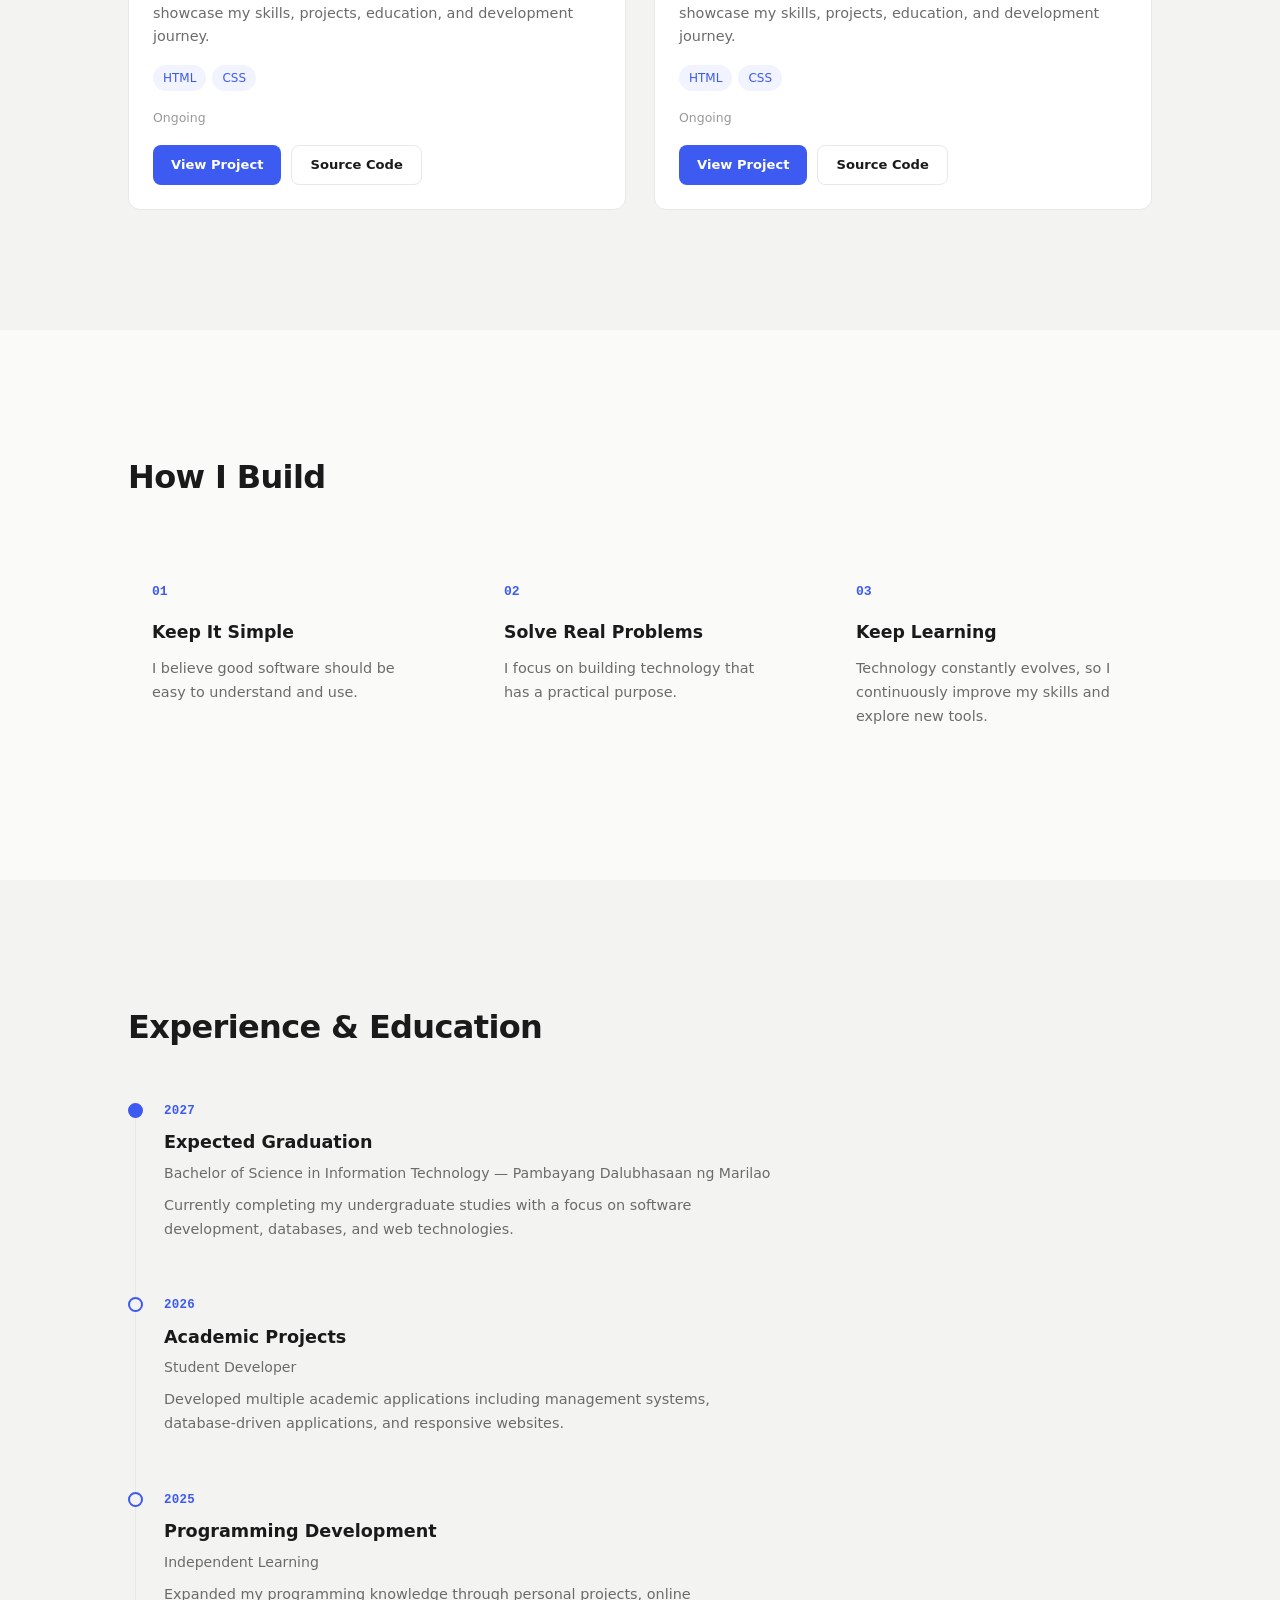
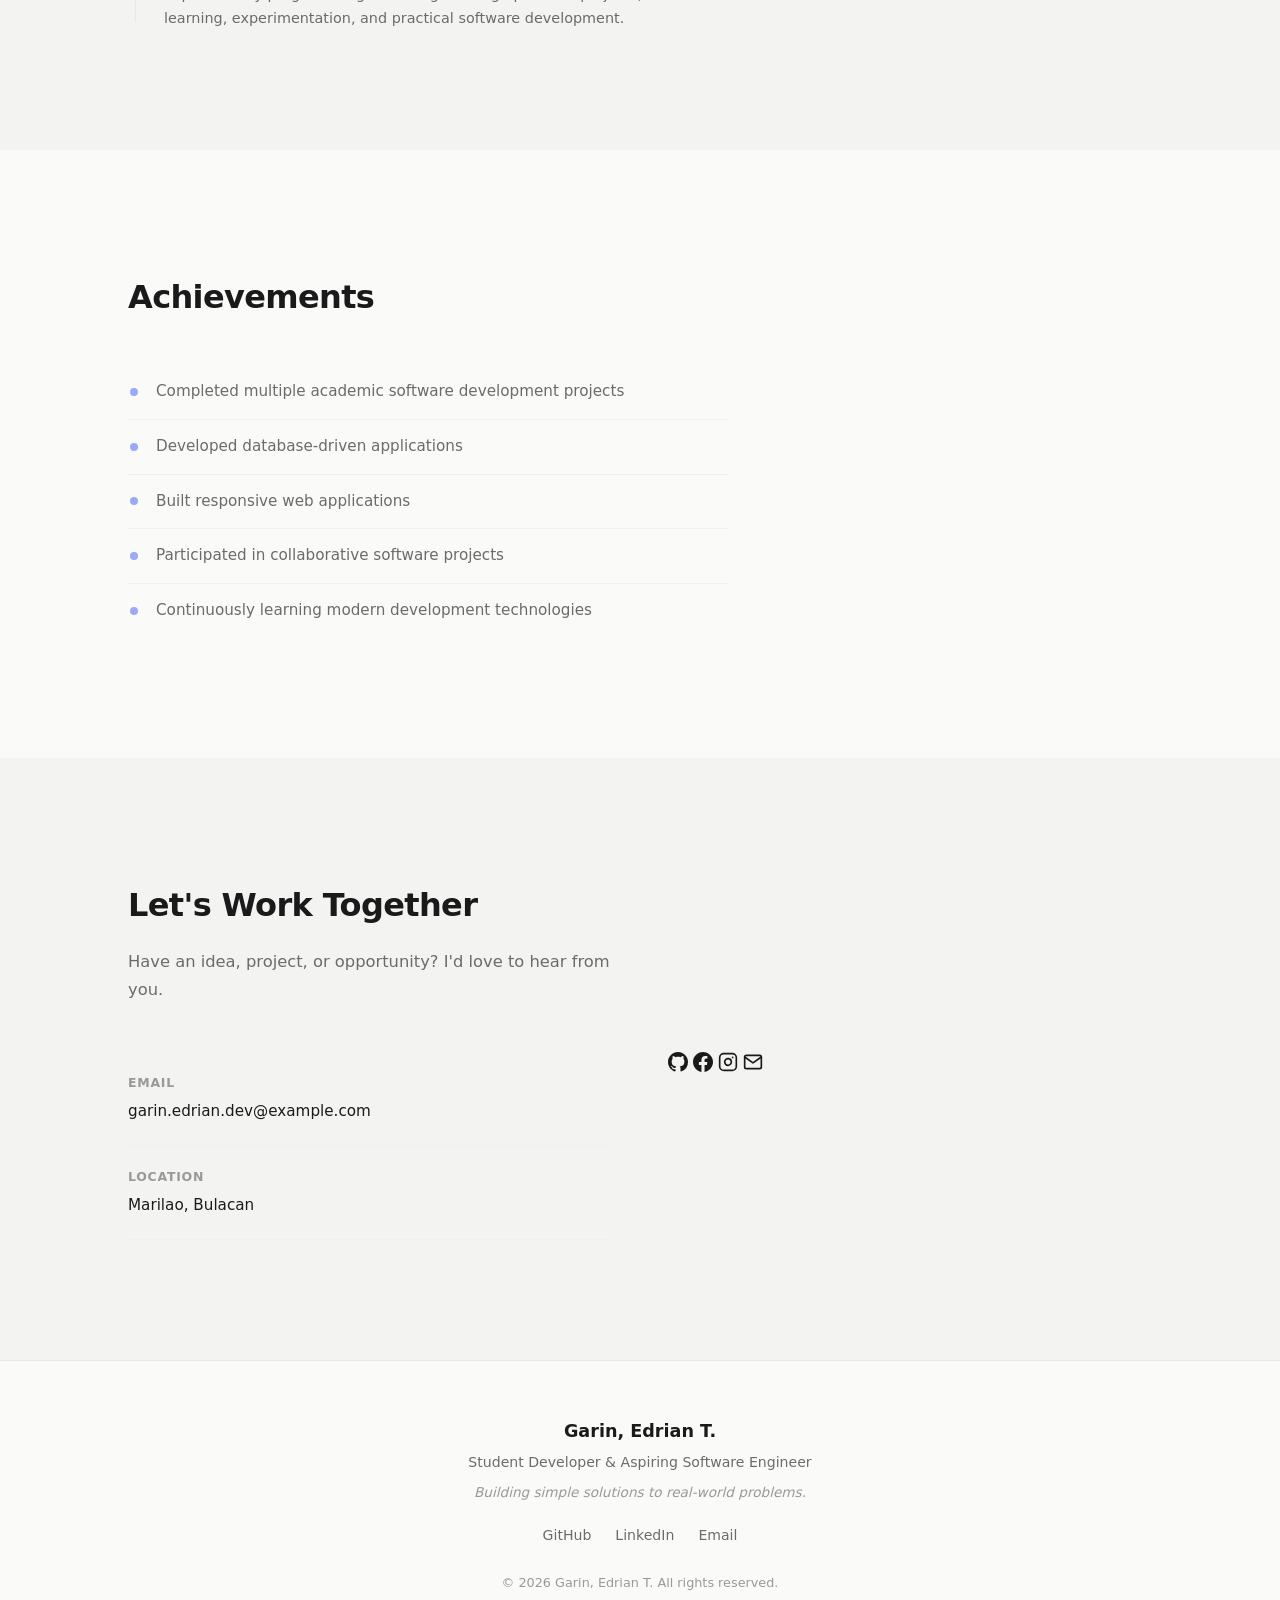
==== commit 28bb1da7: "theme" ====
--- a/index.html
+++ b/index.html
@@ -34,6 +34,16 @@
     </div>
   </nav>
 
+  <!-- Theme toggle -->
+  <button class="theme-toggle" id="themeToggle" aria-label="Toggle dark mode" title="Toggle theme">
+    <svg class="icon-sun" width="18" height="18" viewBox="0 0 24 24" fill="none" stroke="currentColor" stroke-width="2" stroke-linecap="round" stroke-linejoin="round">
+      <circle cx="12" cy="12" r="5"/><line x1="12" y1="1" x2="12" y2="3"/><line x1="12" y1="21" x2="12" y2="23"/><line x1="4.22" y1="4.22" x2="5.64" y2="5.64"/><line x1="18.36" y1="18.36" x2="19.78" y2="19.78"/><line x1="1" y1="12" x2="3" y2="12"/><line x1="21" y1="12" x2="23" y2="12"/><line x1="4.22" y1="19.78" x2="5.64" y2="18.36"/><line x1="18.36" y1="5.64" x2="19.78" y2="4.22"/>
+    </svg>
+    <svg class="icon-moon" width="18" height="18" viewBox="0 0 24 24" fill="none" stroke="currentColor" stroke-width="2" stroke-linecap="round" stroke-linejoin="round">
+      <path d="M21 12.79A9 9 0 1111.21 3 7 7 0 0021 12.79z"/>
+    </svg>
+  </button>
+
   <!-- Hero -->
   <section class="hero" id="hero">
     <div class="container hero-inner">
@@ -305,34 +315,34 @@
             <span class="contact-label">Location</span>
             <span class="contact-value">Marilao, Bulacan</span>
           </div>
-          <div class="contact-item">
-            <span class="contact-label">GitHub</span>
-            <a href="https://github.com/garinedrian" target="_blank" rel="noopener noreferrer" class="contact-value">github.com/garinedrian</a>
-          </div>
-          <div class="contact-item">
-            <span class="contact-label">LinkedIn</span>
-            <a href="https://linkedin.com/in/garinedrian" target="_blank" rel="noopener noreferrer" class="contact-value">linkedin.com/in/garinedrian</a>
-          </div>
-        </div>
-        <form class="contact-form reveal-right" id="contactForm" novalidate>
-          <div class="form-group">
-            <label for="contactName" class="form-label">Name</label>
-            <input type="text" id="contactName" class="form-input" required autocomplete="name">
-            <span class="form-error" id="nameError"></span>
-          </div>
-          <div class="form-group">
-            <label for="contactEmail" class="form-label">Email</label>
-            <input type="email" id="contactEmail" class="form-input" required autocomplete="email">
-            <span class="form-error" id="emailError"></span>
-          </div>
-          <div class="form-group">
-            <label for="contactMessage" class="form-label">Message</label>
-            <textarea id="contactMessage" class="form-textarea" rows="5" required></textarea>
-            <span class="form-error" id="messageError"></span>
-          </div>
-          <button type="submit" class="btn btn-primary btn-full">Send Message</button>
-          <p class="form-success hidden" id="formSuccess">Thank you! Your message has been sent.</p>
-        </form>
+        </div>
+
+        <!-- Social icon circles -->
+        <div class="social-icons reveal-right">
+          <a href="https://github.com/garinedrian" target="_blank" rel="noopener noreferrer" class="social-icon" aria-label="GitHub">
+            <svg width="20" height="20" viewBox="0 0 24 24" fill="currentColor">
+              <path d="M12 0C5.37 0 0 5.37 0 12c0 5.31 3.435 9.795 8.205 11.385.6.105.825-.255.825-.57 0-.285-.015-1.23-.015-2.235-3.015.555-3.795-.735-4.035-1.41-.135-.345-.72-1.41-1.23-1.695-.42-.225-1.02-.78-.015-.795.945-.015 1.62.87 1.845 1.23 1.08 1.815 2.805 1.305 3.495.99.105-.78.42-1.305.765-1.605-2.67-.3-5.46-1.335-5.46-5.925 0-1.305.465-2.385 1.23-3.225-.12-.3-.54-1.53.12-3.18 0 0 1.005-.315 3.3 1.23.96-.27 1.98-.405 3-.405s2.04.135 3 .405c2.295-1.56 3.3-1.23 3.3-1.23.66 1.65.24 2.88.12 3.18.765.84 1.23 1.905 1.23 3.225 0 4.605-2.805 5.625-5.475 5.925.435.375.81 1.095.81 2.22 0 1.605-.015 2.895-.015 3.3 0 .315.225.69.825.57A12.02 12.02 0 0024 12c0-6.63-5.37-12-12-12z"/>
+            </svg>
+          </a>
+          <a href="https://facebook.com/garinedrian" target="_blank" rel="noopener noreferrer" class="social-icon" aria-label="Facebook">
+            <svg width="20" height="20" viewBox="0 0 24 24" fill="currentColor">
+              <path d="M24 12.073c0-6.627-5.373-12-12-12s-12 5.373-12 12c0 5.99 4.388 10.954 10.125 11.854v-8.385H7.078v-3.47h3.047V9.43c0-3.007 1.792-4.669 4.533-4.669 1.312 0 2.686.235 2.686.235v2.953H15.83c-1.491 0-1.956.925-1.956 1.874v2.25h3.328l-.532 3.47h-2.796v8.385C19.612 23.027 24 18.062 24 12.073z"/>
+            </svg>
+          </a>
+          <a href="https://instagram.com/garinedrian" target="_blank" rel="noopener noreferrer" class="social-icon" aria-label="Instagram">
+            <svg width="20" height="20" viewBox="0 0 24 24" fill="none" stroke="currentColor" stroke-width="2" stroke-linecap="round" stroke-linejoin="round">
+              <rect x="2" y="2" width="20" height="20" rx="5" ry="5"/>
+              <path d="M16 11.37A4 4 0 1 1 12.63 8 4 4 0 0 1 16 11.37z"/>
+              <line x1="17.5" y1="6.5" x2="17.51" y2="6.5"/>
+            </svg>
+          </a>
+          <a href="mailto:garin.edrian.dev@example.com" class="social-icon" aria-label="Email">
+            <svg width="20" height="20" viewBox="0 0 24 24" fill="none" stroke="currentColor" stroke-width="2" stroke-linecap="round" stroke-linejoin="round">
+              <path d="M4 4h16c1.1 0 2 .9 2 2v12c0 1.1-.9 2-2 2H4c-1.1 0-2-.9-2-2V6c0-1.1.9-2 2-2z"/>
+              <polyline points="22,6 12,13 2,6"/>
+            </svg>
+          </a>
+        </div>
       </div>
     </div>
   </section>
--- a/styles.css
+++ b/styles.css
@@ -38,6 +38,24 @@
   --transition:    0.25s ease;
 }
 
+:root[data-theme="dark"] {
+  --bg:            #0f1115;
+  --bg-alt:        #14171d;
+  --surface:       #1a1d23;
+  --text:          #e9eef4;
+  --text-secondary:#a3afbe;
+  --text-muted:    #6e7985;
+  --accent:        #6b8cff;
+  --accent-hover:  #5576f5;
+  --accent-light:  rgba(107, 140, 255, 0.09);
+  --border:        #2a2e36;
+  --border-light:  #22262d;
+  --error-border:  #ff6b6b;
+  --error-text:    #ff6b6b;
+  --success-text:  #4caf96;
+  --success-bg:    rgba(76, 175, 150, 0.1);
+}
+
 html {
   scroll-behavior: smooth;
   scroll-padding-top: 80px;
@@ -84,6 +102,10 @@
   -webkit-backdrop-filter: blur(16px);
   border-bottom: 1px solid transparent;
   transition: border-color var(--transition), box-shadow var(--transition);
+}
+
+:root[data-theme="dark"] .navbar {
+  background: rgba(15, 17, 21, 0.92);
 }
 
 .navbar.scrolled {
@@ -919,7 +941,7 @@
 
 .form-input.error,
 .form-textarea.error {
-  border-color: #e74c3c;
+  border-color: var(--error-border);
 }
 
 .form-textarea {
@@ -945,6 +967,12 @@
   color: #2d8a56;
   background: rgba(45, 138, 86, 0.08);
   border-radius: var(--radius);
+}
+
+:root[data-theme="dark"] .form-error { color: var(--error-text); }
+:root[data-theme="dark"] .form-success {
+  color: var(--success-text);
+  background: var(--success-bg);
 }
 
 /* ── Footer ────────────────────────────────────────────────────── */
@@ -1038,6 +1066,56 @@
   box-shadow: var(--shadow-lg);
 }
 
+/* ── Theme Toggle ──────────────────────────────────────────────── */
+
+.theme-toggle {
+  position: fixed;
+  top: 36px;
+  right: 36px;
+  width: 42px;
+  height: 42px;
+  background: var(--surface);
+  border: 1px solid var(--border);
+  border-radius: 50%;
+  display: flex;
+  align-items: center;
+  justify-content: center;
+  color: var(--text);
+  cursor: pointer;
+  box-shadow: var(--shadow);
+  transition: background-color var(--transition),
+              border-color var(--transition),
+              color var(--transition),
+              transform var(--transition);
+  z-index: 999;
+}
+
+.theme-toggle:hover {
+  background: var(--accent);
+  color: #ffffff;
+  border-color: var(--accent);
+  transform: rotate(15deg) scale(1.05);
+}
+
+.theme-toggle:hover .icon-sun,
+.theme-toggle:hover .icon-moon {
+  color: #ffffff;
+}
+
+.theme-toggle .icon-sun { display: block; }
+.theme-toggle .icon-moon { display: none; }
+
+[data-theme="dark"] .theme-toggle .icon-sun { display: none; }
+[data-theme="dark"] .theme-toggle .icon-moon { display: block; }
+
+/* On mobile: move toggle near the hamburger */
+@media (max-width: 768px) {
+  .theme-toggle {
+    top: 24px;
+    right: 18px;
+  }
+}
+
 /* ── Scroll progress bar ───────────────────────────────────────── */
 
 .scroll-progress {
@@ -1212,6 +1290,10 @@
     transition: opacity 0.3s ease;
   }
 
+  :root[data-theme="dark"] .nav-links {
+    background: rgba(15, 17, 21, 0.98);
+  }
+
   .nav-links.open {
     opacity: 1;
     pointer-events: auto;
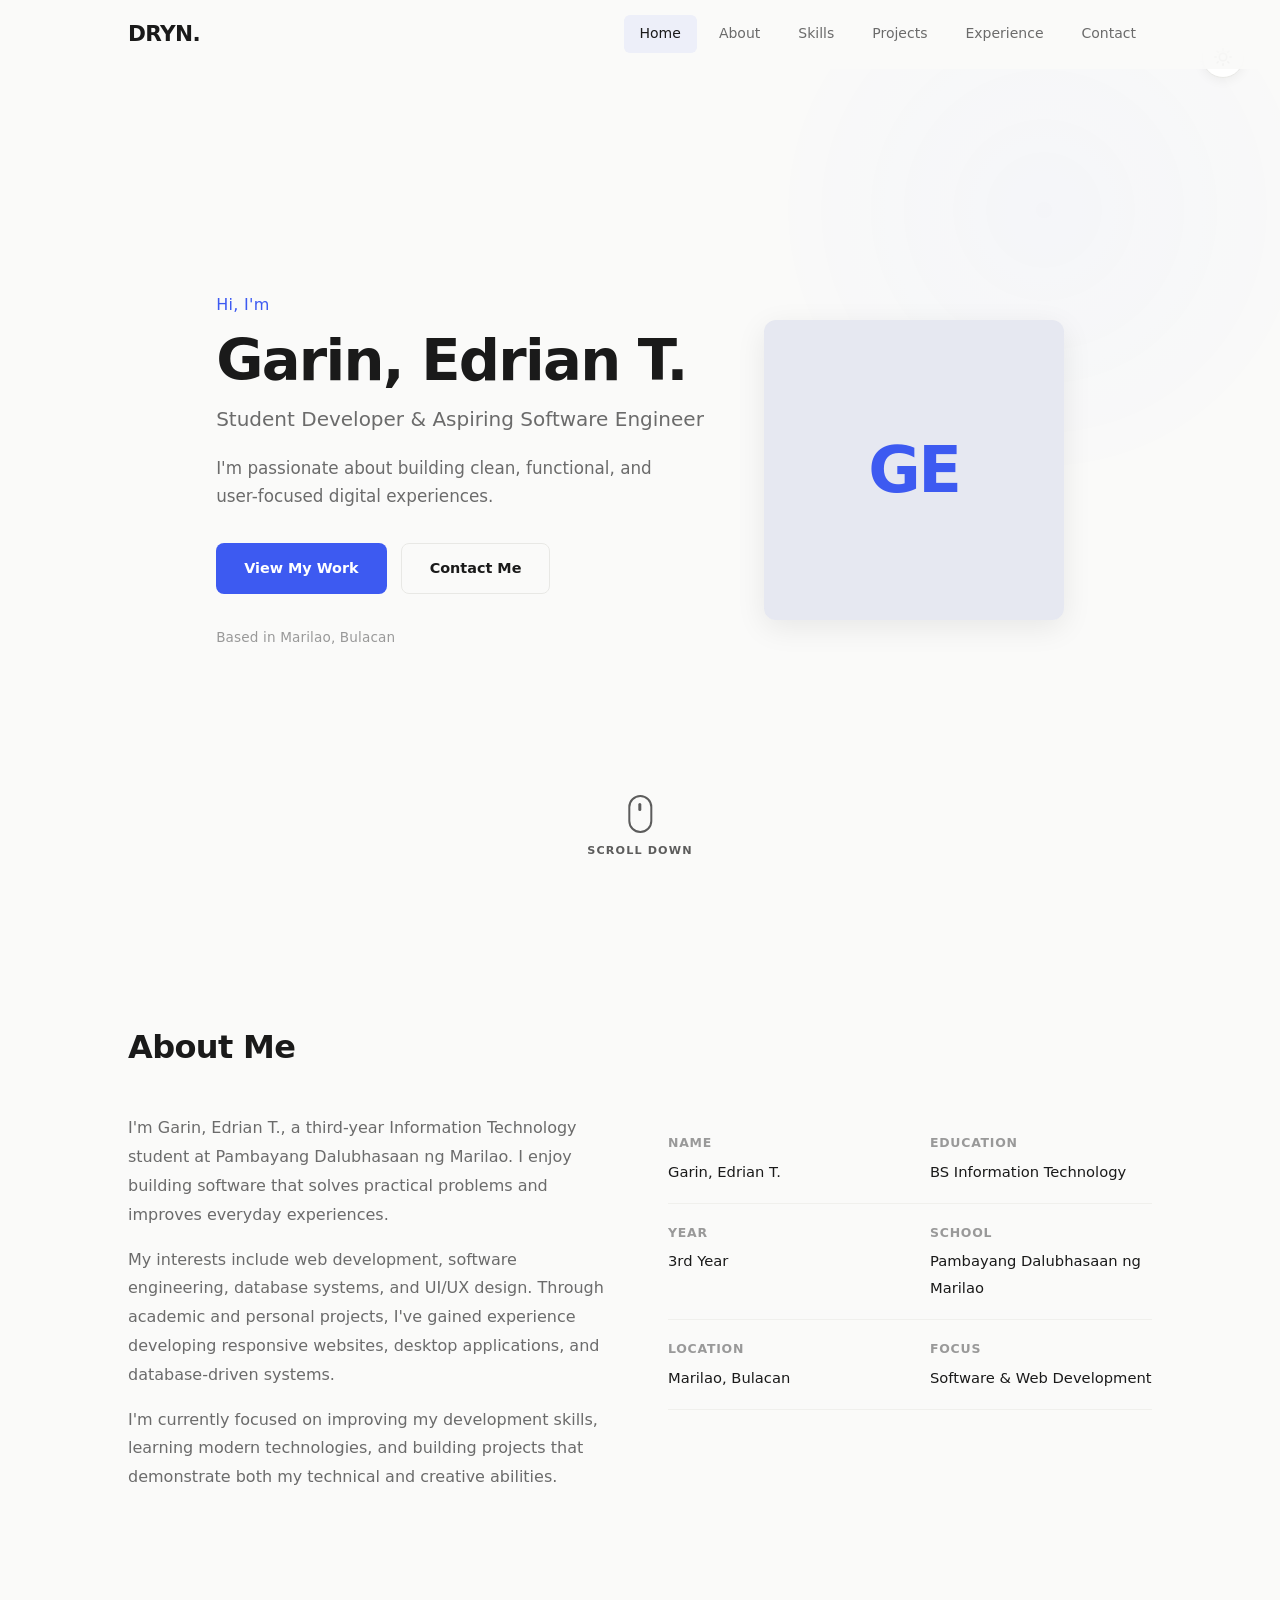
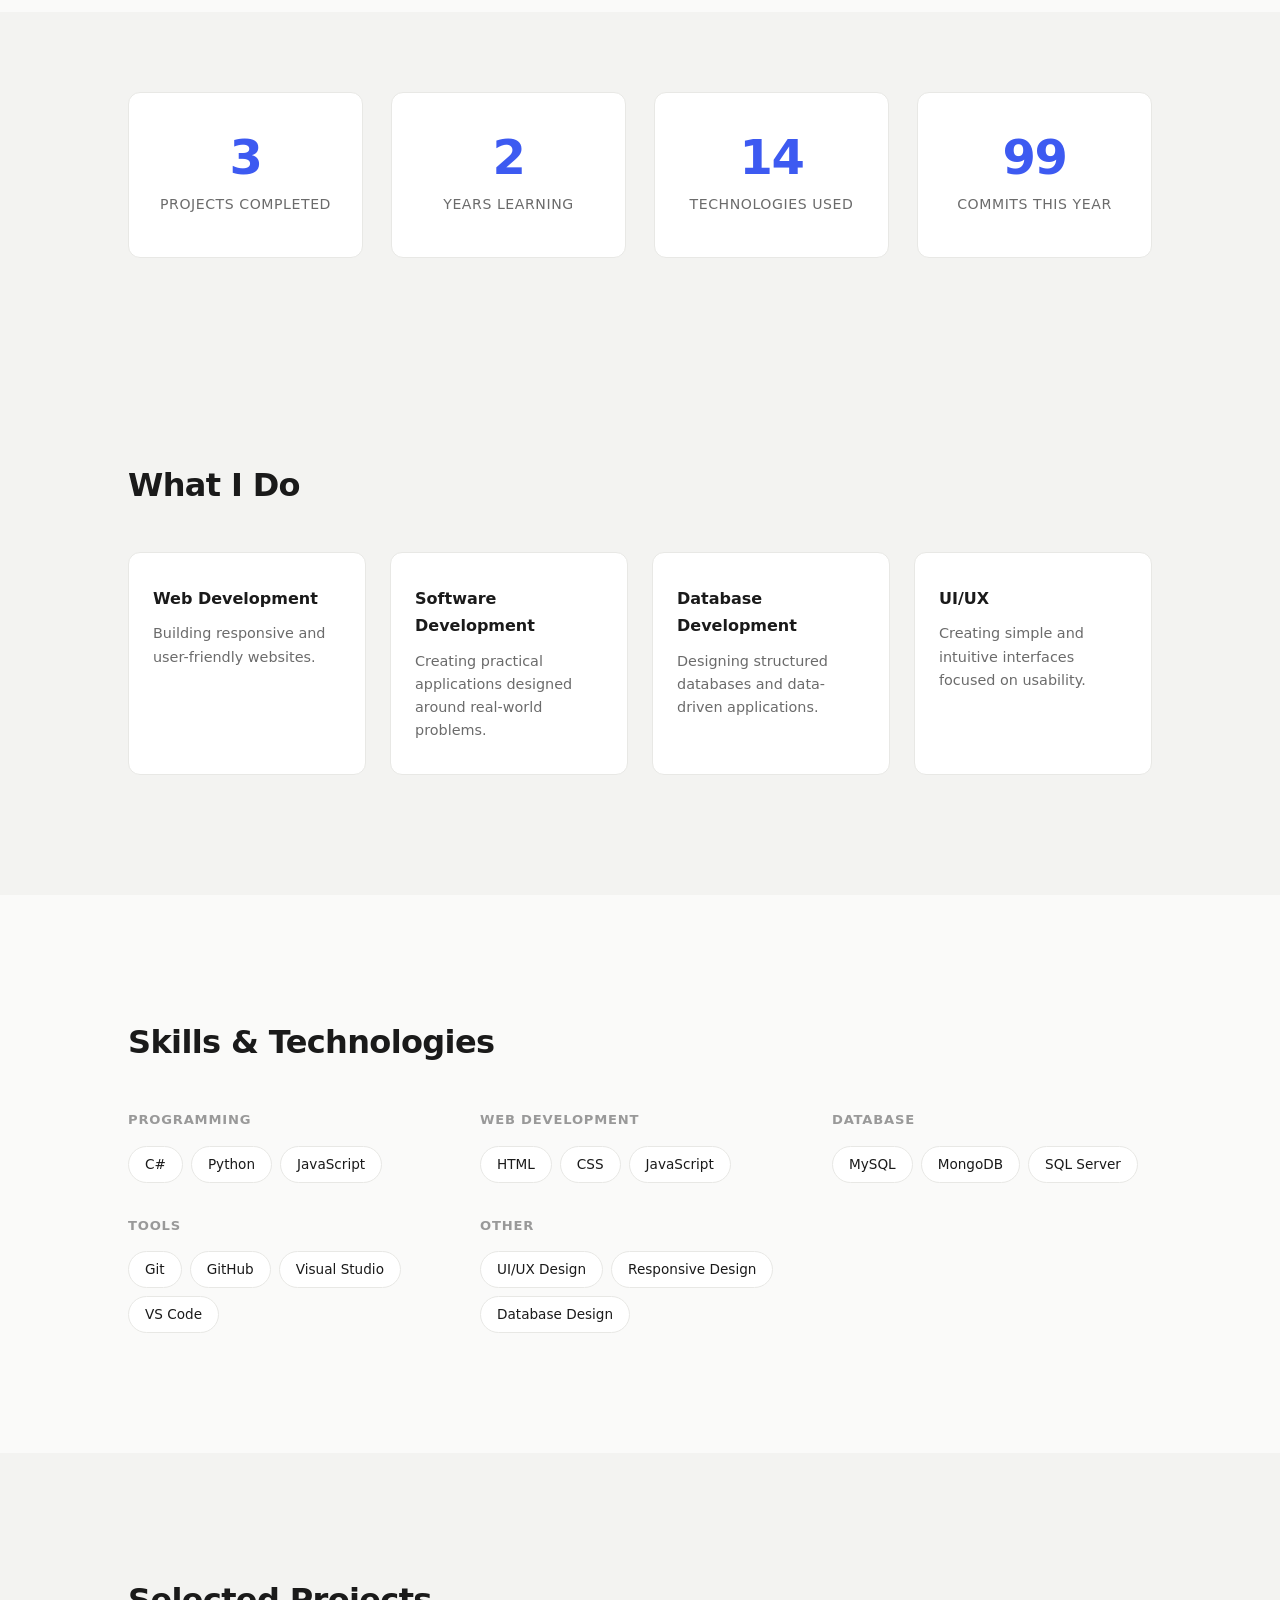
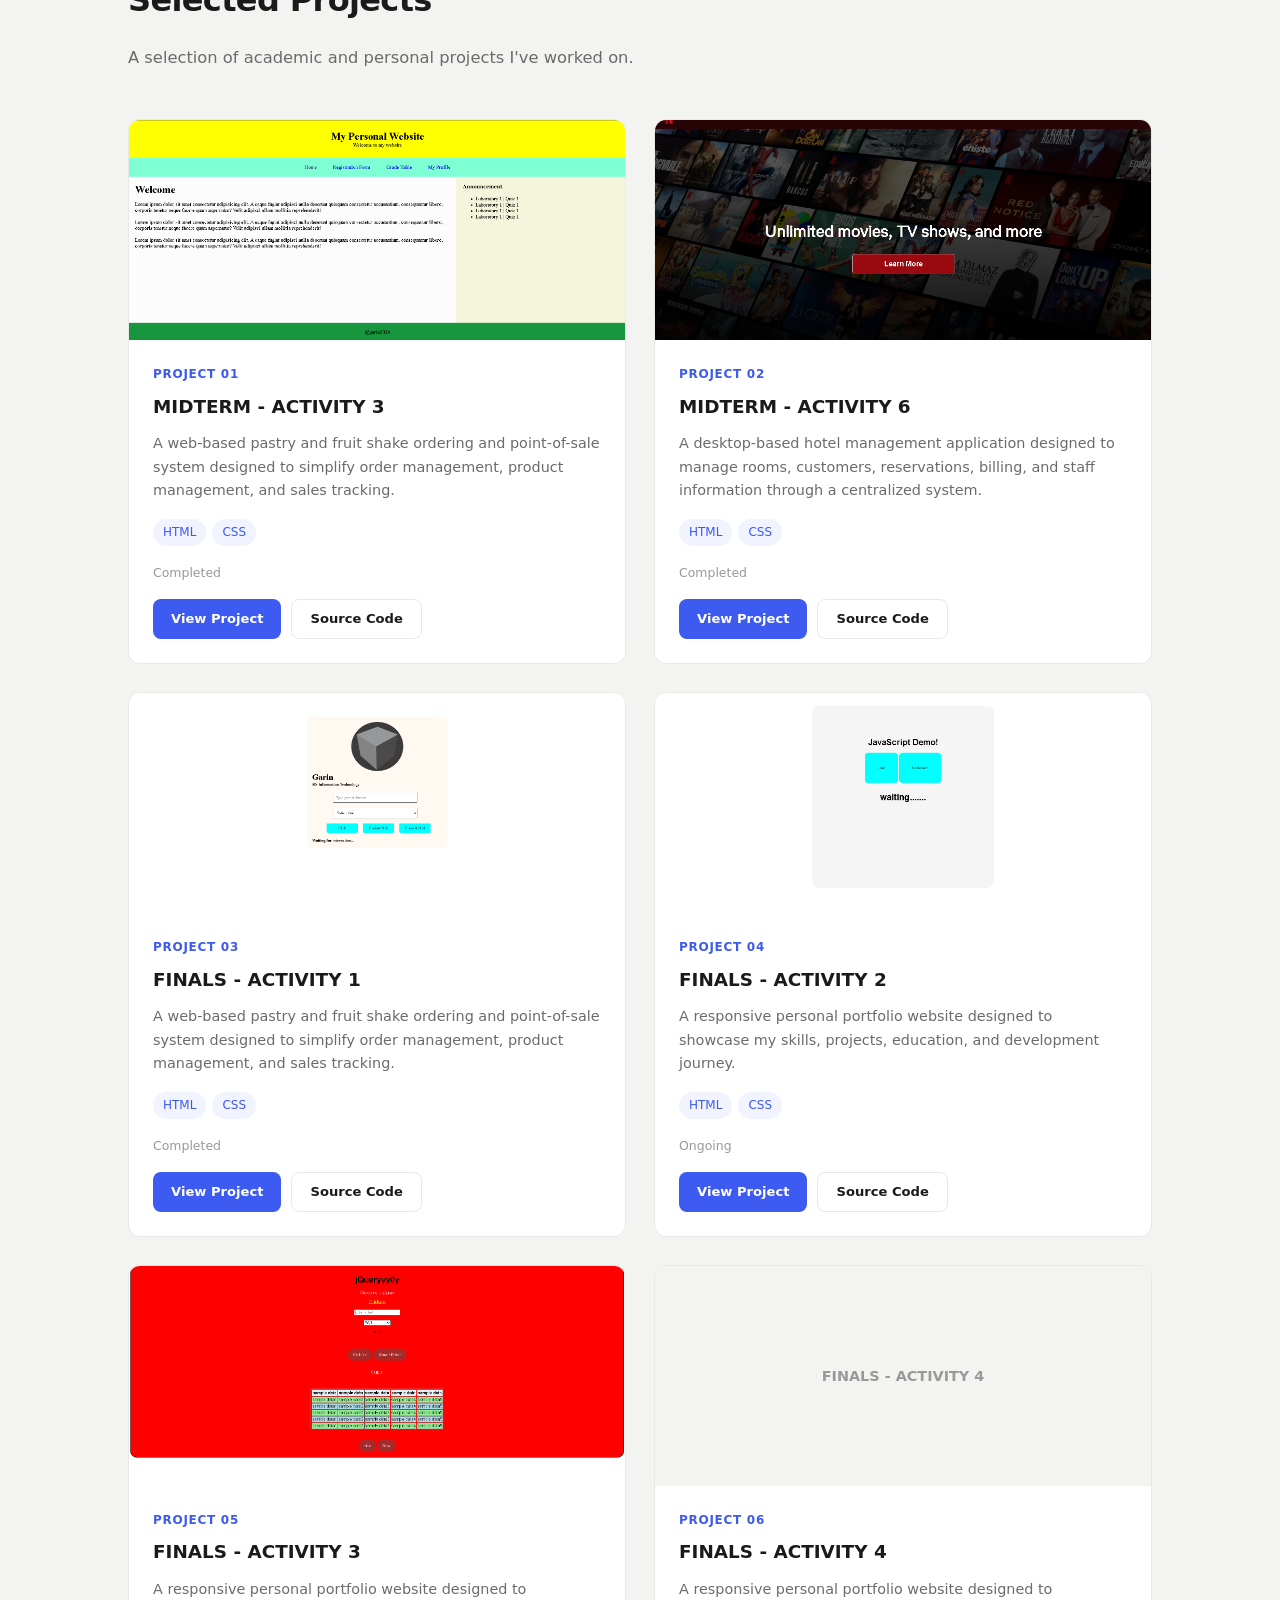
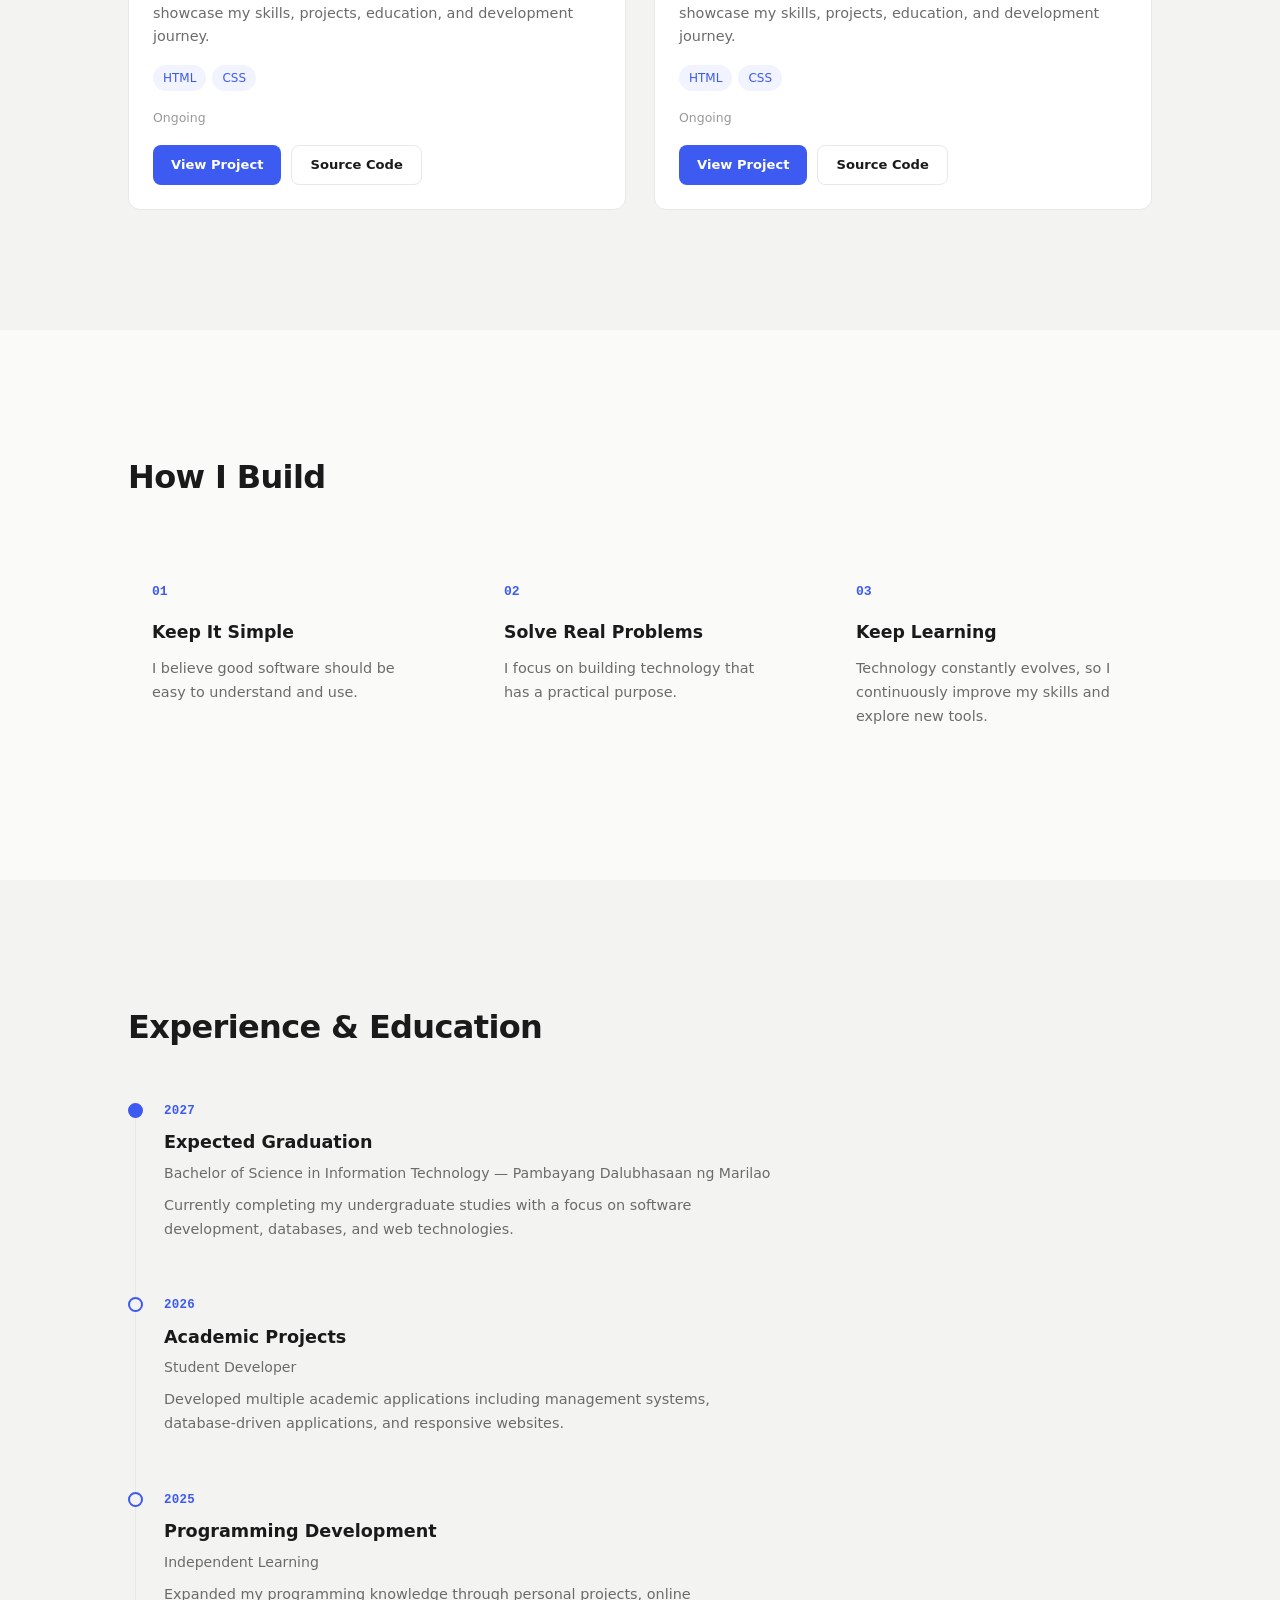
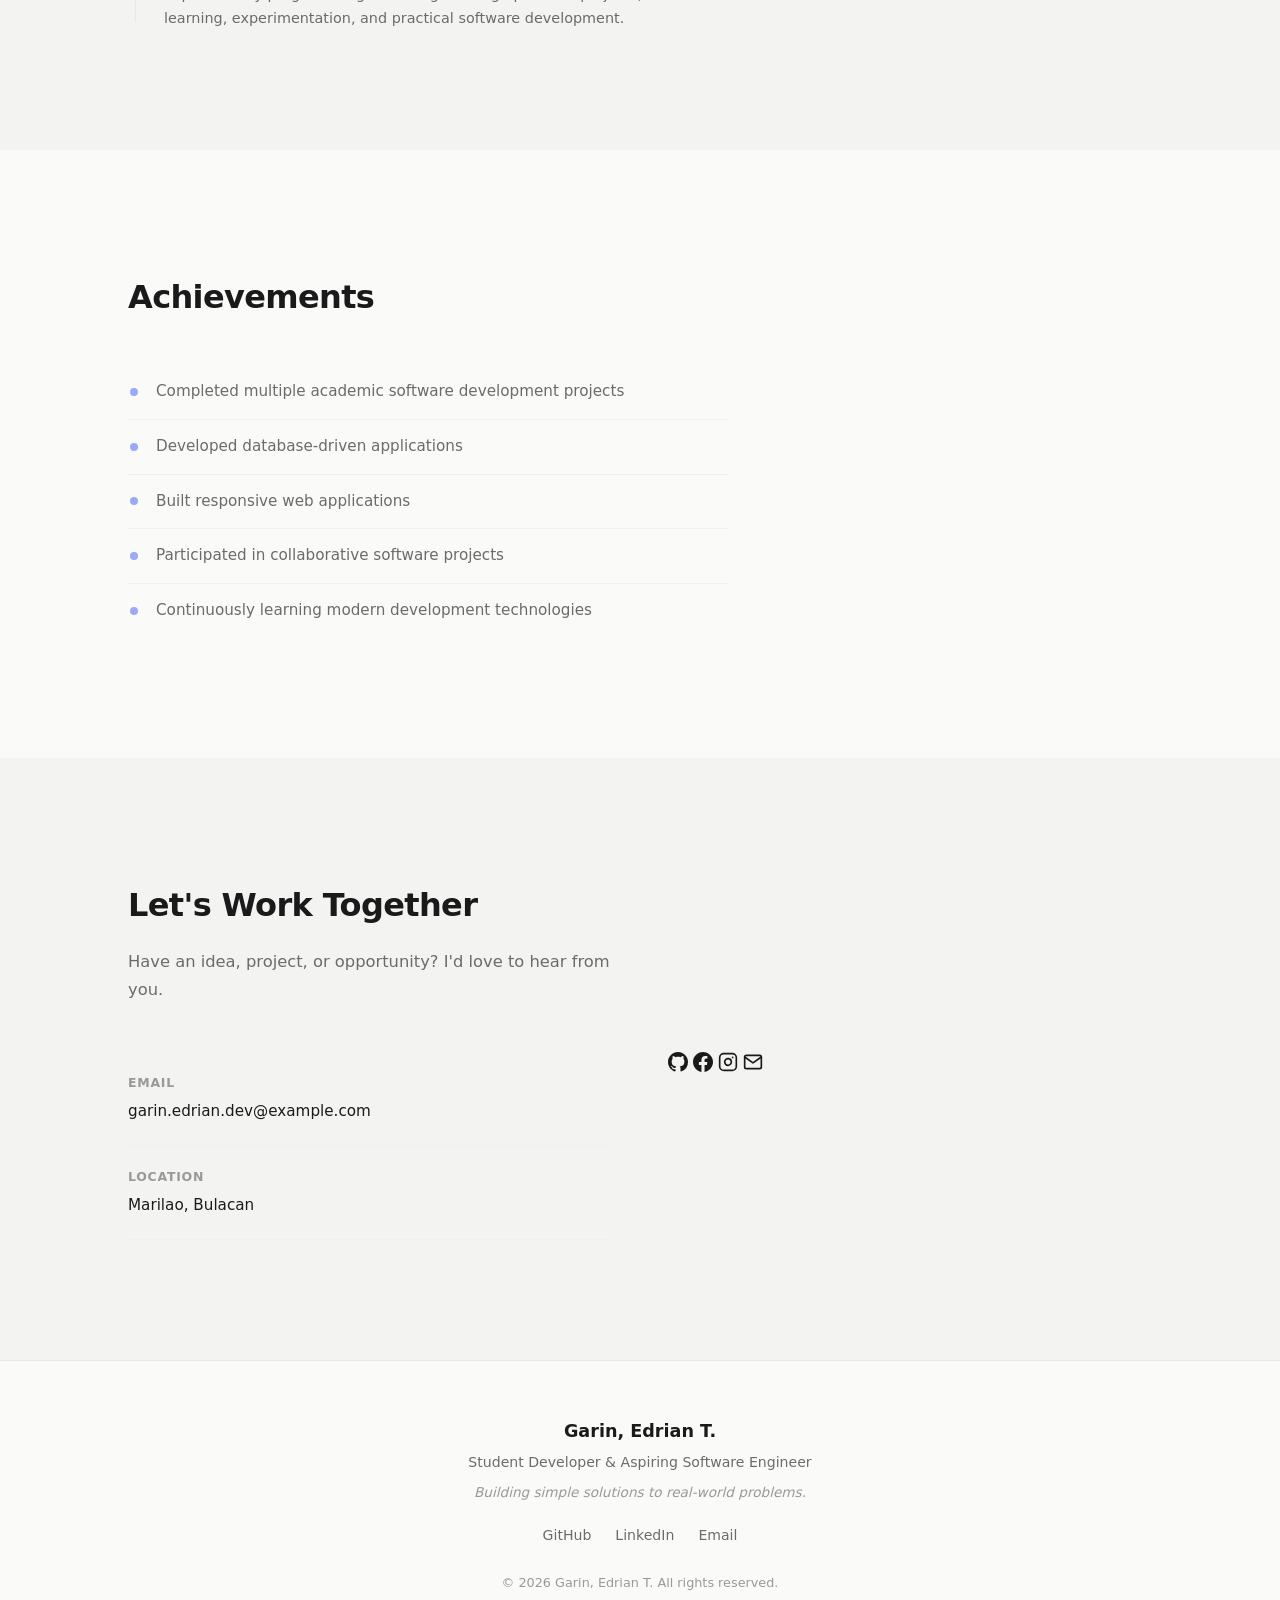
==== commit 72d61ad6: "final act" ====
--- a/index.html
+++ b/index.html
@@ -356,7 +356,7 @@
         <p class="footer-tagline">Building simple solutions to real-world problems.</p>
       </div>
       <div class="footer-links">
-        <a href="https://github.com/garinedrian" target="_blank" rel="noopener noreferrer" aria-label="GitHub">GitHub</a>
+        <a href="https://github.com/Dryn-23" target="_blank" rel="noopener noreferrer" aria-label="GitHub">GitHub</a>
         <a href="https://linkedin.com/in/garinedrian" target="_blank" rel="noopener noreferrer" aria-label="LinkedIn">LinkedIn</a>
         <a href="mailto:garin.edrian.dev@example.com" aria-label="Email">Email</a>
       </div>
